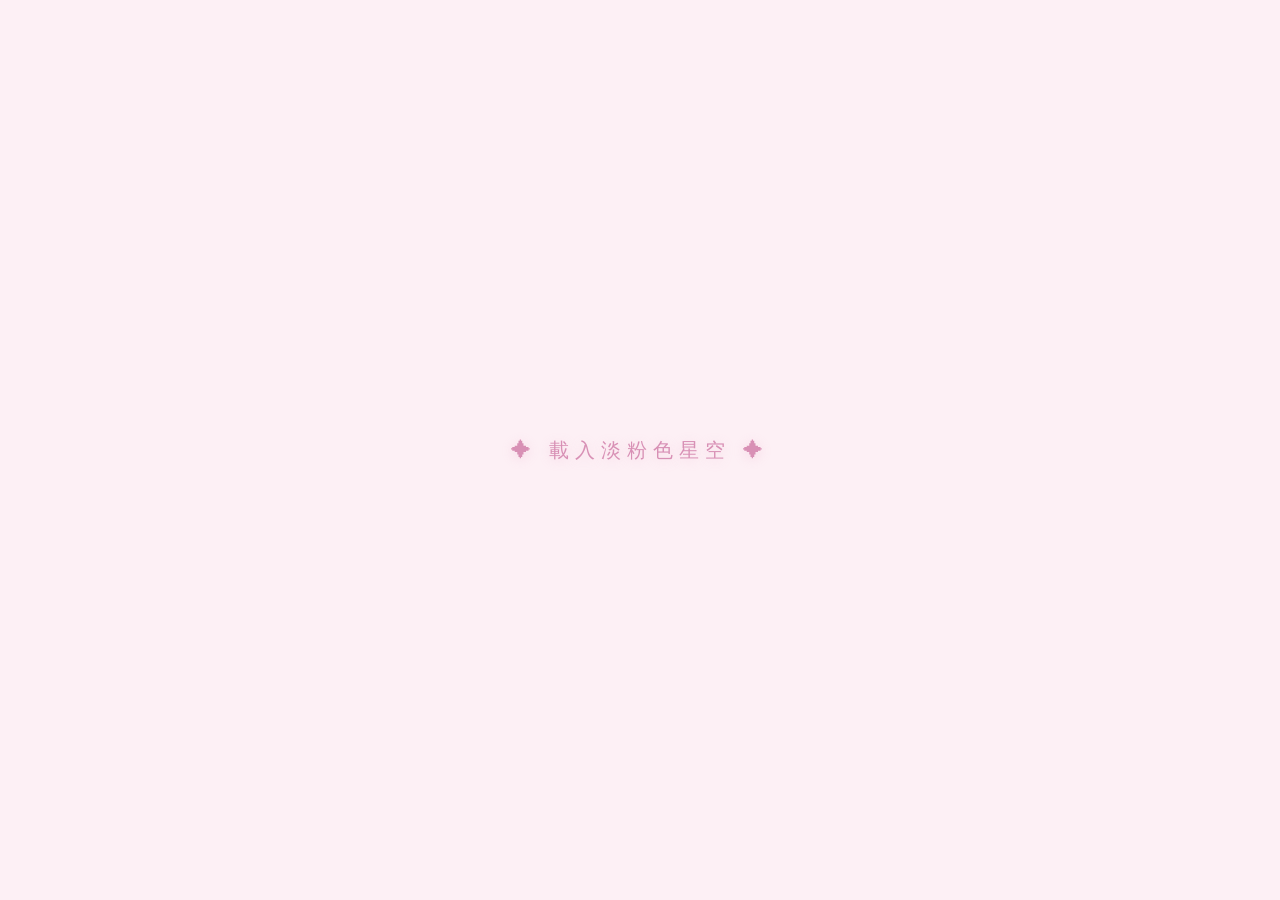
==== index.html @ 84b1563a "Add files via upload" ====
<!DOCTYPE html>
<html lang="zh-TW">
<head>
  <meta charset="UTF-8">
  <meta name="viewport" content="width=device-width, initial-scale=1.0, maximum-scale=1.0, user-scalable=no">
  <title>鄭雨絲 · 淡粉色星空AR展廳 · 臥遊</title>
  <style>
    * { margin: 0; padding: 0; box-sizing: border-box; }
    body {
      margin: 0;
      overflow: hidden;
      font-family: 'Segoe UI', '華文細黑', 'PingFang TC', 'Microsoft YaHei', sans-serif;
      background: #fdf0f5;
      touch-action: none;
    }
    #info {
      position: absolute;
      bottom: 20px;
      left: 0;
      right: 0;
      text-align: center;
      color: #8a5a75;
      font-size: 14px;
      letter-spacing: 2px;
      background: rgba(255, 240, 248, 0.7);
      backdrop-filter: blur(8px);
      -webkit-backdrop-filter: blur(8px);
      padding: 8px 20px;
      width: fit-content;
      margin: 0 auto;
      border-radius: 60px;
      border: 1px solid rgba(240, 180, 210, 0.4);
      pointer-events: none;
      z-index: 10;
      text-shadow: 0 1px 6px rgba(255, 220, 235, 0.5);
      box-shadow: 0 4px 20px rgba(220, 150, 180, 0.15);
    }
    #info span { opacity: 0.7; font-weight: 300; }
    @media (max-width: 600px) { 
      #info { font-size: 11px; padding: 4px 14px; bottom: 12px; letter-spacing: 1px; }
    }

    #loading {
      position: fixed;
      top: 0; left: 0; width: 100%; height: 100%;
      background: #fdf0f5;
      display: flex; align-items: center; justify-content: center;
      color: #d890b5; font-size: 20px; letter-spacing: 6px;
      z-index: 999; transition: opacity 0.8s ease;
      pointer-events: none; font-weight: 300;
      text-shadow: 0 2px 12px rgba(230, 160, 195, 0.3);
    }
    #loading.hide { opacity: 0; }

    /* ===== AR 掃描提示條 ===== */
    #ar-banner {
      position: absolute;
      top: 20px;
      left: 50%;
      transform: translateX(-50%);
      background: linear-gradient(90deg, 
        rgba(255, 200, 225, 0.8), 
        rgba(255, 215, 235, 0.8), 
        rgba(245, 195, 230, 0.8), 
        rgba(255, 210, 232, 0.8),
        rgba(255, 200, 225, 0.8));
      background-size: 300% 100%;
      backdrop-filter: blur(8px);
      -webkit-backdrop-filter: blur(8px);
      padding: 6px 22px;
      border-radius: 40px;
      color: #9a5a80;
      font-size: 13px;
      letter-spacing: 3px;
      border: 1px solid rgba(245, 190, 220, 0.5);
      pointer-events: none;
      z-index: 10;
      box-shadow: 0 4px 20px rgba(220, 150, 190, 0.2);
      text-shadow: 0 1px 4px rgba(255, 230, 245, 0.7);
      animation: arPulse 3s ease-in-out infinite, arRainbow 8s linear infinite;
      white-space: nowrap;
    }
    @keyframes arPulse {
      0%, 100% { opacity: 0.85; box-shadow: 0 4px 20px rgba(220, 150, 190, 0.2); }
      50% { opacity: 1; box-shadow: 0 4px 30px rgba(240, 160, 210, 0.4); }
    }
    @keyframes arRainbow {
      0% { background-position: 0% 50%; }
      100% { background-position: 300% 50%; }
    }
    @media (max-width: 600px) { 
      #ar-banner { font-size: 10px; padding: 4px 14px; letter-spacing: 2px; top: 14px; }
    }

    /* ===== 作品詳情彈窗 (臥遊) ===== */
    #detail-overlay {
      position: fixed;
      top: 0; left: 0; width: 100%; height: 100%;
      background: rgba(60, 35, 50, 0.65);
      backdrop-filter: blur(14px);
      -webkit-backdrop-filter: blur(14px);
      display: none;
      align-items: center;
      justify-content: center;
      z-index: 2000;
      animation: fadeIn 0.4s ease;
      padding: 12px;
    }
    #detail-overlay.active { display: flex; }
    #detail-box {
      background: rgba(255, 248, 252, 0.95);
      backdrop-filter: blur(10px);
      -webkit-backdrop-filter: blur(10px);
      border-radius: 28px;
      max-width: 1100px;
      width: 100%;
      max-height: 94vh;
      overflow-y: auto;
      padding: 20px 22px 22px 22px;
      box-shadow: 0 30px 80px rgba(120, 60, 90, 0.4), 0 0 0 1px rgba(245, 190, 220, 0.3);
      position: relative;
      border: 1px solid rgba(245, 200, 225, 0.5);
      display: flex;
      flex-direction: column;
      gap: 14px;
      -webkit-overflow-scrolling: touch;
    }
    #detail-close {
      position: sticky;
      top: 0;
      align-self: flex-end;
      background: rgba(220, 150, 190, 0.15);
      backdrop-filter: blur(4px);
      -webkit-backdrop-filter: blur(4px);
      border: none;
      color: #8a5a75;
      font-size: 28px;
      width: 44px; height: 44px;
      border-radius: 50%;
      cursor: pointer;
      transition: all 0.2s;
      display: flex;
      align-items: center;
      justify-content: center;
      border: 1px solid rgba(230, 170, 205, 0.3);
      flex-shrink: 0;
      margin-bottom: 2px;
      z-index: 5;
      touch-action: manipulation;
    }
    #detail-close:hover, #detail-close:active { background: rgba(230, 170, 205, 0.3); transform: scale(1.05); }

    #detail-content {
      display: flex;
      flex-direction: row;
      gap: 24px;
      flex-wrap: wrap;
      justify-content: center;
    }
    #detail-image-area {
      flex: 1 1 380px;
      min-width: 220px;
      display: flex;
      flex-direction: column;
      gap: 10px;
      position: relative;
    }
    #detail-main-img {
      width: 100%;
      border-radius: 18px;
      box-shadow: 0 10px 30px rgba(120, 60, 90, 0.2);
      background: #2a1825;
      object-fit: contain;
      max-height: 420px;
      min-height: 200px;
      border: 1px solid rgba(240, 190, 215, 0.3);
      cursor: zoom-in;
      transition: transform 0.2s;
      touch-action: manipulation;
    }
    #detail-main-img:active { transform: scale(0.98); }

    /* AR 光效層 - 淡粉色 */
    .ar-glow-effect {
      position: absolute;
      top: 0; left: 0; right: 0; bottom: 0;
      border-radius: 18px;
      pointer-events: none;
      background: radial-gradient(circle at 30% 20%, rgba(255, 200, 225, 0.15), transparent 60%),
                  radial-gradient(circle at 70% 80%, rgba(250, 190, 220, 0.12), transparent 50%),
                  radial-gradient(circle at 50% 50%, rgba(240, 200, 235, 0.1), transparent 70%);
      animation: arGlow 4s ease-in-out infinite alternate;
      z-index: 3;
    }
    @keyframes arGlow {
      0% { opacity: 0.5; }
      100% { opacity: 1; }
    }

    #detail-thumbs {
      display: flex;
      gap: 10px;
      flex-wrap: wrap;
      justify-content: center;
    }
    .thumb-img {
      width: 64px;
      height: 64px;
      object-fit: cover;
      border-radius: 12px;
      cursor: pointer;
      border: 2px solid transparent;
      transition: all 0.2s;
      background: #f5d8e8;
      box-shadow: 0 2px 8px rgba(180, 100, 140, 0.1);
      touch-action: manipulation;
    }
    .thumb-img:hover, .thumb-img:active { border-color: #e0a0c5; transform: scale(1.04); }
    .thumb-img.active { border-color: #d080b0; box-shadow: 0 0 0 2px #f0b8d8; }

    #detail-text {
      flex: 1 1 300px;
      min-width: 200px;
      display: flex;
      flex-direction: column;
      gap: 10px;
      color: #5a3a4a;
    }
    #detail-text h2 {
      font-size: 24px;
      font-weight: 400;
      letter-spacing: 2px;
      color: #5a3a4a;
      border-bottom: 2px solid rgba(240, 190, 215, 0.4);
      padding-bottom: 6px;
      word-break: break-word;
    }
    #detail-text .sub {
      font-size: 13px;
      color: #a07088;
      letter-spacing: 1px;
      margin-top: -2px;
    }
    #detail-text .concept {
      font-size: 15px;
      line-height: 1.8;
      color: #5a3a4a;
      background: rgba(255, 235, 245, 0.6);
      padding: 14px 16px;
      border-radius: 16px;
      border-left: 3px solid #f0b0d0;
      max-height: 300px;
      overflow-y: auto;
      white-space: pre-wrap;
      word-break: break-word;
      -webkit-overflow-scrolling: touch;
    }
    #detail-text .concept-en {
      font-size: 14px;
      line-height: 1.7;
      color: #7a5a6a;
      background: rgba(250, 240, 248, 0.5);
      padding: 12px 16px;
      border-radius: 16px;
      border-left: 3px solid #e0a0c5;
      max-height: 200px;
      overflow-y: auto;
      white-space: pre-wrap;
      word-break: break-word;
      -webkit-overflow-scrolling: touch;
      font-style: italic;
    }
    #detail-text .concept::-webkit-scrollbar, #detail-text .concept-en::-webkit-scrollbar { width: 4px; }
    #detail-text .concept::-webkit-scrollbar-track, #detail-text .concept-en::-webkit-scrollbar-track { background: rgba(0,0,0,0.05); border-radius: 8px; }
    #detail-text .concept::-webkit-scrollbar-thumb, #detail-text .concept-en::-webkit-scrollbar-thumb { background: #e0a0c5; border-radius: 8px; }

    .detail-footer {
      font-size: 12px;
      color: #b090a0;
      text-align: right;
      border-top: 1px solid rgba(240, 190, 215, 0.3);
      padding-top: 10px;
      margin-top: 2px;
    }
    .lang-tag {
      font-size: 11px;
      color: #b08098;
      background: rgba(240, 190, 215, 0.2);
      padding: 2px 10px;
      border-radius: 20px;
      display: inline-block;
      margin-right: 6px;
      font-weight: 400;
    }

    @media (max-width: 700px) {
      #detail-box { padding: 16px 14px; max-height: 96vh; border-radius: 24px; }
      #detail-content { flex-direction: column; gap: 14px; }
      #detail-image-area { flex: 1 1 auto; min-width: 0; }
      #detail-main-img { max-height: 300px; min-height: 160px; border-radius: 14px; }
      #detail-text h2 { font-size: 20px; }
      #detail-text .concept { font-size: 14px; max-height: 180px; padding: 12px 14px; }
      #detail-text .concept-en { font-size: 13px; max-height: 160px; padding: 10px 14px; }
      .thumb-img { width: 52px; height: 52px; }
      #detail-close { width: 38px; height: 38px; font-size: 22px; }
    }
    @media (max-width: 400px) {
      #detail-box { padding: 12px 10px; }
      #detail-main-img { max-height: 220px; min-height: 120px; }
      #detail-text h2 { font-size: 18px; }
      #detail-text .concept { font-size: 13px; max-height: 150px; }
      #detail-text .concept-en { font-size: 12px; max-height: 140px; }
      .thumb-img { width: 44px; height: 44px; }
    }
    @keyframes fadeIn { from { opacity: 0; } to { opacity: 1; } }

    .click-hint {
      position: absolute;
      bottom: 80px;
      left: 50%;
      transform: translateX(-50%);
      color: #9a5a80;
      background: rgba(255, 240, 248, 0.7);
      backdrop-filter: blur(4px);
      -webkit-backdrop-filter: blur(4px);
      padding: 6px 18px;
      border-radius: 40px;
      font-size: 13px;
      letter-spacing: 2px;
      border: 1px solid rgba(240, 180, 210, 0.3);
      pointer-events: none;
      z-index: 10;
      opacity: 0.9;
      white-space: nowrap;
    }
    @media (max-width: 600px) { 
      .click-hint { bottom: 70px; font-size: 11px; padding: 4px 14px; letter-spacing: 1px; }
    }
    @media (max-width: 400px) { 
      .click-hint { bottom: 62px; font-size: 10px; padding: 3px 12px; }
    }
  </style>
</head>
<body>
  <div id="loading">✦ 載入淡粉色星空 ✦</div>
  <div id="ar-banner">✨ AR 增強實境 · 淡粉色星空藝術體驗 ✨</div>
  <div id="info">🖱️ 拖拽旋轉 · 滾輪縮放 · 點擊畫作臥遊 🏞️ <span>「 鄭雨絲 · 淡粉色星空AR 」</span></div>
  <div class="click-hint">👆 點擊畫作 · 臥遊細節</div>

  <!-- 詳情彈窗 -->
  <div id="detail-overlay">
    <div id="detail-box">
      <button id="detail-close" aria-label="關閉">✕</button>
      <div id="detail-content">
        <div id="detail-image-area">
          <img id="detail-main-img" src="" alt="作品主圖">
          <div class="ar-glow-effect"></div>
          <div id="detail-thumbs"></div>
        </div>
        <div id="detail-text">
          <h2 id="detail-title">作品名</h2>
          <div class="sub" id="detail-sub">尺寸 · 年份</div>
          <div class="concept" id="detail-concept"><span class="lang-tag">中文</span>創作理念載入中...</div>
          <div class="concept-en" id="detail-concept-en"><span class="lang-tag">English</span>Loading...</div>
          <div class="detail-footer">👆 點擊主圖可縮放 · 縮略圖切換局部</div>
        </div>
      </div>
    </div>
  </div>

  <script type="importmap">
    {
      "imports": {
        "three": "https://unpkg.com/three@0.128.0/build/three.module.js",
        "three/addons/": "https://unpkg.com/three@0.128.0/examples/jsm/"
      }
    }
  </script>

  <script type="module">
    import * as THREE from 'three';
    import { OrbitControls } from 'three/addons/controls/OrbitControls.js';
    import { CSS2DRenderer, CSS2DObject } from 'three/addons/renderers/CSS2DRenderer.js';

    // --- DOM refs ---
    const detailOverlay = document.getElementById('detail-overlay');
    const detailClose = document.getElementById('detail-close');
    const detailMainImg = document.getElementById('detail-main-img');
    const detailTitle = document.getElementById('detail-title');
    const detailSub = document.getElementById('detail-sub');
    const detailConcept = document.getElementById('detail-concept');
    const detailConceptEn = document.getElementById('detail-concept-en');
    const detailThumbs = document.getElementById('detail-thumbs');

    // --- 1. 場景 (淡粉色星空漸變背景) ---
    const scene = new THREE.Scene();
    const canvas = document.createElement('canvas');
    canvas.width = 1024; canvas.height = 1024;
    const ctx = canvas.getContext('2d');
    
    // 淡粉色星空漸變 - 從淺粉到淡粉紫再到近白
    const gradient = ctx.createLinearGradient(0, 0, canvas.width, canvas.height);
    gradient.addColorStop(0, '#fce8f0');      // 極淺粉
    gradient.addColorStop(0.2, '#fad8e8');    // 淺粉
    gradient.addColorStop(0.4, '#f5c8e0');    // 粉紅
    gradient.addColorStop(0.6, '#f0b8d8');    // 玫瑰粉
    gradient.addColorStop(0.8, '#e8b0d5');    // 淡粉紫
    gradient.addColorStop(1, '#e0a8d0');      // 粉紫
    
    ctx.fillStyle = gradient;
    ctx.fillRect(0, 0, canvas.width, canvas.height);
    
    // 淡粉色星雲效果
    const nebulaColors = [
      'rgba(255, 210, 235, 0.2)',
      'rgba(250, 195, 225, 0.18)',
      'rgba(240, 200, 240, 0.15)',
      'rgba(255, 220, 240, 0.2)',
      'rgba(245, 200, 230, 0.18)',
      'rgba(235, 195, 235, 0.15)'
    ];
    
    for (let i = 0; i < 40; i++) {
      const x = Math.random() * canvas.width;
      const y = Math.random() * canvas.height;
      const radius = 120 + Math.random() * 350;
      const nebulaGrad = ctx.createRadialGradient(x, y, 0, x, y, radius);
      nebulaGrad.addColorStop(0, nebulaColors[i % nebulaColors.length]);
      nebulaGrad.addColorStop(0.4, 'rgba(250, 210, 235, 0.08)');
      nebulaGrad.addColorStop(0.7, 'rgba(240, 190, 230, 0.04)');
      nebulaGrad.addColorStop(1, 'rgba(220, 170, 220, 0)');
      ctx.fillStyle = nebulaGrad;
      ctx.beginPath();
      ctx.arc(x, y, radius, 0, Math.PI * 2);
      ctx.fill();
    }
    
    // 水彩暈染效果
    for (let i = 0; i < 20; i++) {
      const x = Math.random() * canvas.width;
      const y = Math.random() * canvas.height;
      const w = 180 + Math.random() * 320;
      const h = 180 + Math.random() * 320;
      const watercolorGrad = ctx.createRadialGradient(x, y, 0, x, y, Math.max(w, h));
      watercolorGrad.addColorStop(0, 'rgba(255, 220, 240, 0.12)');
      watercolorGrad.addColorStop(0.5, 'rgba(250, 200, 235, 0.06)');
      watercolorGrad.addColorStop(1, 'rgba(240, 180, 225, 0)');
      ctx.fillStyle = watercolorGrad;
      ctx.beginPath();
      ctx.ellipse(x, y, w, h, Math.random() * Math.PI, 0, Math.PI * 2);
      ctx.fill();
    }
    
    // 繪製星星 - 淡粉色調
    for (let i = 0; i < 1300; i++) {
      const x = Math.random() * canvas.width;
      const y = Math.random() * canvas.height;
      const r = Math.random() * 2.2 + 0.2;
      const brightness = Math.random() * 0.7 + 0.3;
      
      const starColors = [
        `rgba(255, 255, 255, ${brightness})`,
        `rgba(255, 230, 245, ${brightness * 0.95})`,
        `rgba(255, 215, 240, ${brightness * 0.9})`,
        `rgba(250, 225, 250, ${brightness * 0.92})`,
        `rgba(255, 240, 250, ${brightness * 0.98})`
      ];
      ctx.fillStyle = starColors[Math.floor(Math.random() * starColors.length)];
      ctx.beginPath();
      ctx.arc(x, y, r, 0, Math.PI * 2);
      ctx.fill();
      
      // 大星星加光暈
      if (r > 1.6) {
        const glowGrad = ctx.createRadialGradient(x, y, 0, x, y, r * 8);
        glowGrad.addColorStop(0, `rgba(255, 240, 250, ${brightness * 0.5})`);
        glowGrad.addColorStop(0.5, `rgba(250, 200, 235, ${brightness * 0.2})`);
        glowGrad.addColorStop(1, 'rgba(240, 180, 225, 0)');
        ctx.fillStyle = glowGrad;
        ctx.beginPath();
        ctx.arc(x, y, r * 8, 0, Math.PI * 2);
        ctx.fill();
      }
    }
    
    // 閃亮大星（帶星芒）
    for (let i = 0; i < 45; i++) {
      const x = Math.random() * canvas.width;
      const y = Math.random() * canvas.height;
      const r = Math.random() * 3.5 + 1.5;
      const glowGrad = ctx.createRadialGradient(x, y, 0, x, y, r * 12);
      glowGrad.addColorStop(0, 'rgba(255, 250, 255, 0.95)');
      glowGrad.addColorStop(0.2, 'rgba(255, 230, 245, 0.6)');
      glowGrad.addColorStop(0.5, 'rgba(245, 200, 235, 0.2)');
      glowGrad.addColorStop(1, 'rgba(235, 180, 225, 0)');
      ctx.fillStyle = glowGrad;
      ctx.beginPath();
      ctx.arc(x, y, r * 12, 0, Math.PI * 2);
      ctx.fill();
      
      // 星芒
      ctx.strokeStyle = 'rgba(255, 245, 252, 0.7)';
      ctx.lineWidth = 1.6;
      ctx.beginPath();
      ctx.moveTo(x - r * 5, y);
      ctx.lineTo(x + r * 5, y);
      ctx.moveTo(x, y - r * 5);
      ctx.lineTo(x, y + r * 5);
      ctx.stroke();
      
      // 對角星芒
      ctx.strokeStyle = 'rgba(255, 245, 252, 0.4)';
      ctx.lineWidth = 0.9;
      ctx.beginPath();
      ctx.moveTo(x - r * 3.5, y - r * 3.5);
      ctx.lineTo(x + r * 3.5, y + r * 3.5);
      ctx.moveTo(x + r * 3.5, y - r * 3.5);
      ctx.lineTo(x - r * 3.5, y + r * 3.5);
      ctx.stroke();
    }
    
    scene.background = new THREE.CanvasTexture(canvas);
    scene.fog = new THREE.FogExp2(0xf8e0ec, 0.009);

    const camera = new THREE.PerspectiveCamera(45, window.innerWidth / window.innerHeight, 0.1, 1000);
    camera.position.set(0, 2.2, 11);
    camera.lookAt(0, 0.5, 0);

    const renderer = new THREE.WebGLRenderer({ antialias: true, alpha: false });
    renderer.setSize(window.innerWidth, window.innerHeight);
    renderer.shadowMap.enabled = true;
    renderer.shadowMap.type = THREE.PCFSoftShadowMap;
    renderer.setPixelRatio(Math.min(window.devicePixelRatio, 2));
    renderer.domElement.style.touchAction = 'none';
    document.body.appendChild(renderer.domElement);

    const labelRenderer = new CSS2DRenderer();
    labelRenderer.setSize(window.innerWidth, window.innerHeight);
    labelRenderer.domElement.style.position = 'absolute';
    labelRenderer.domElement.style.top = '0px';
    labelRenderer.domElement.style.left = '0px';
    labelRenderer.domElement.style.pointerEvents = 'none';
    document.body.appendChild(labelRenderer.domElement);

    // --- 2. 控制器 (支援觸控) ---
    const controls = new OrbitControls(camera, renderer.domElement);
    controls.enableDamping = true;
    controls.dampingFactor = 0.05;
    controls.rotateSpeed = 0.6;
    controls.zoomSpeed = 0.8;
    controls.panSpeed = 0.4;
    controls.screenSpacePanning = true;
    controls.maxPolarAngle = Math.PI / 2.1;
    controls.minDistance = 2.5;
    controls.maxDistance = 18;
    controls.target.set(0, 0.6, 0);
    controls.touchRotate = true;
    controls.touchZoom = true;
    controls.touchPan = true;

    // --- 3. 燈光 (淡粉色氛圍光) ---
    const ambientLight = new THREE.AmbientLight(0xf8d8e8, 0.85);
    scene.add(ambientLight);
    const mainLight = new THREE.DirectionalLight(0xfff0f8, 1.0);
    mainLight.position.set(3, 6, 6);
    mainLight.castShadow = true;
    mainLight.shadow.mapSize.width = 1024;
    mainLight.shadow.mapSize.height = 1024;
    scene.add(mainLight);
    const backLight = new THREE.DirectionalLight(0xe8d0f0, 0.6);
    backLight.position.set(-3, 2, -6);
    scene.add(backLight);
    const fillLight = new THREE.PointLight(0xf8c8e0, 0.5);
    fillLight.position.set(0, 3, 4);
    scene.add(fillLight);
    const bottomLight = new THREE.PointLight(0xd8b0d8, 0.35);
    bottomLight.position.set(0, -2, 2);
    scene.add(bottomLight);

    // AR 專用補光
    const arLight1 = new THREE.PointLight(0xf8c8e0, 0.45);
    arLight1.position.set(2, 1.5, 3);
    scene.add(arLight1);
    const arLight2 = new THREE.PointLight(0xe0c8f0, 0.35);
    arLight2.position.set(-2, 1, 2);
    scene.add(arLight2);

    // --- 4. 地面 (淡粉色星空反光質感) ---
    const floorGeometry = new THREE.CircleGeometry(8, 32);
    const floorMaterial = new THREE.MeshStandardMaterial({
      color: 0xe8c0d8,
      roughness: 0.65,
      metalness: 0.2,
      transparent: true,
      opacity: 0.25,
      side: THREE.DoubleSide
    });
    const floor = new THREE.Mesh(floorGeometry, floorMaterial);
    floor.rotation.x = -Math.PI / 2;
    floor.position.y = -0.6;
    floor.receiveShadow = true;
    scene.add(floor);

    // AR 掃描光環 (淡粉色)
    const ringGeometry = new THREE.RingGeometry(2.5, 2.8, 64);
    const ringMaterial = new THREE.MeshBasicMaterial({
      color: 0xf0b8d8,
      transparent: true,
      opacity: 0.22,
      side: THREE.DoubleSide,
      blending: THREE.AdditiveBlending
    });
    const ring = new THREE.Mesh(ringGeometry, ringMaterial);
    ring.rotation.x = -Math.PI / 2;
    ring.position.y = -0.58;
    scene.add(ring);

    const ring2Geometry = new THREE.RingGeometry(4.5, 4.7, 64);
    const ring2Material = new THREE.MeshBasicMaterial({
      color: 0xd8b0e8,
      transparent: true,
      opacity: 0.14,
      side: THREE.DoubleSide,
      blending: THREE.AdditiveBlending
    });
    const ring2 = new THREE.Mesh(ring2Geometry, ring2Material);
    ring2.rotation.x = -Math.PI / 2;
    ring2.position.y = -0.58;
    scene.add(ring2);

    const ring3Geometry = new THREE.RingGeometry(6.0, 6.15, 64);
    const ring3Material = new THREE.MeshBasicMaterial({
      color: 0xf8c8e0,
      transparent: true,
      opacity: 0.1,
      side: THREE.DoubleSide,
      blending: THREE.AdditiveBlending
    });
    const ring3 = new THREE.Mesh(ring3Geometry, ring3Material);
    ring3.rotation.x = -Math.PI / 2;
    ring3.position.y = -0.58;
    scene.add(ring3);

    const gridHelper = new THREE.GridHelper(12, 12, 0xd8b0c8, 0xc8a0b8);
    gridHelper.position.y = -0.55;
    gridHelper.material.transparent = true;
    gridHelper.material.opacity = 0.1;
    scene.add(gridHelper);

    // --- 5. AR 粒子系統 (淡粉色粒子) ---
    const particleCount = 600;
    const particlesGeo = new THREE.BufferGeometry();
    const particlesPos = new Float32Array(particleCount * 3);
    const particlesColor = new Float32Array(particleCount * 3);
    // 淡粉色盤
    const starColors = [
      [1.0, 0.9, 0.96],  // 極淺粉
      [1.0, 0.85, 0.93], // 淡粉
      [0.95, 0.85, 0.98],// 淡粉紫
      [1.0, 0.88, 0.95], // 玫瑰粉
      [1.0, 0.95, 0.98], // 近白
    ];
    for (let i = 0; i < particleCount * 3; i += 3) {
      particlesPos[i] = (Math.random() - 0.5) * 32;
      particlesPos[i+1] = (Math.random() - 0.5) * 18;
      particlesPos[i+2] = (Math.random() - 0.5) * 24 - 4;
      const c = starColors[Math.floor(Math.random() * starColors.length)];
      particlesColor[i] = c[0];
      particlesColor[i+1] = c[1];
      particlesColor[i+2] = c[2];
    }
    particlesGeo.setAttribute('position', new THREE.BufferAttribute(particlesPos, 3));
    particlesGeo.setAttribute('color', new THREE.BufferAttribute(particlesColor, 3));
    const particlesMat = new THREE.PointsMaterial({
      size: 0.07,
      vertexColors: true,
      transparent: true,
      opacity: 0.65,
      blending: THREE.AdditiveBlending,
      sizeAttenuation: true
    });
    const particles = new THREE.Points(particlesGeo, particlesMat);
    scene.add(particles);

    // AR 光點 (環繞場景)
    const arDotsGeo = new THREE.BufferGeometry();
    const arDotsCount = 100;
    const arDotsPos = new Float32Array(arDotsCount * 3);
    for (let i = 0; i < arDotsCount * 3; i += 3) {
      const angle = Math.random() * Math.PI * 2;
      const r = 4 + Math.random() * 3;
      arDotsPos[i] = Math.sin(angle) * r;
      arDotsPos[i+1] = -0.5 + Math.random() * 2.5;
      arDotsPos[i+2] = Math.cos(angle) * r - 1.5;
    }
    arDotsGeo.setAttribute('position', new THREE.BufferAttribute(arDotsPos, 3));
    const arDotsMat = new THREE.PointsMaterial({
      color: 0xf8c0e0,
      size: 0.09,
      transparent: true,
      opacity: 0.5,
      blending: THREE.AdditiveBlending
    });
    const arDots = new THREE.Points(arDotsGeo, arDotsMat);
    scene.add(arDots);

    // --- 6. 畫作數據 (完整繁體+英文) ---
    const artworks = [
      { img: '图片1.jpg', title: '悠然自得', desc: '2025 · 宣紙 38x38cm', 
        concept: '北宋王希孟的千里江山圖，綿延不絕的山峰，層次分明的色彩結構，甚是讓人心曠神怡。因而將其重巒疊嶂的山峰和明豔夏日色彩，融入自己的想像，將峰巒嵌入茶杯中，通過清晰的山水景色，傳遞悠然自得的感受。在繁華喧囂的城市之中，給予自己一片靜謐而舒適的淨土，療愈心靈。',
        conceptEn: 'The "Ten Thousand Li Landscape" by Wang Ximeng of the Northern Song Dynasty features continuous mountains and a distinct color structure, which is truly soothing to the eyes. Therefore, I incorporated the mountain ranges with overlapping peaks and the bright colors of a sunny summer into my imagination, and then embedded the peaks into a teacup. Through the clear landscape, I convey a sense of tranquility and ease. In the midst of a bustling and noisy city, I provide myself with a peaceful and comfortable haven to heal my soul.'
      },
      { img: '图片2.jpg', title: '鏡中蜃樓', desc: '2025 · 卷軸 42x79cm', 
        concept: '童年時時常聽家裏長輩娓娓道來建築之宏偉，結構之複雜。因而便將建築融入鏡中花的想像之中，採用夏日輕盈、治癒系的柔和色調，展現「美」的內涵。繪畫時，常冥想如果鏡框裏的建築頂層有美麗的山水景色，能讓在喧囂的繁華都市裏生存的人呼吸到新鮮的空氣，欣賞大自然的山水，並從中尋找平靜，享受大自然的包圍感，在這片喧嚷的土地中找到一片屬於自己的淨土。',
        conceptEn: 'When I was a child, I often heard my elders describe the grandeur and complexity of buildings. So I incorporated architecture into the imagination of "mirror-like flowers". Then, I used the light and soothing, gentle tones of summer to convey the essence of "beauty". During the painting process, I often meditated on whether the top of the building in the frame had beautiful mountainous scenery, which could allow people living in the bustling and prosperous city to breathe fresh air and appreciate the beauty of nature\'s mountains. And from this, I sought peace and enjoyed the sense of being surrounded by nature, helping them find a piece of their own pure land in this noisy land.'
      },
      { img: '图片3.jpg', title: '香飄四溢', desc: '2025 · 宣紙 38x38cm', 
        concept: '每逢炎炎夏日，香港人總是喜歡捧著香飄四溢的奶茶欣賞著維港美麗的海景，拂面而來的海風撫平了因塵世紛擾的煩躁心情。而在深圳東門老街的夏天，是活力與煙火氣的縮影。購物與美食讓人沉浸在都市熱鬧的畫卷裏。無論是柔和愜意的海風還是霓虹閃爍的畫卷，都讓人卸下了疲憊的生活步伐。',
        conceptEn: 'Every summer, Hong Kong people always like to hold cups of fragrant milk tea and enjoy the beautiful sea view of Victoria Harbour. On the beach, the refreshing sea breeze calms people\'s agitated mood caused by worldly troubles. In the summer of Dongmen Old Street in Shenzhen, it is a snapshot of vitality and bustle. Shopping and delicious food make people immersed in the lively picture of the city. Whether it is the gentle and pleasant sea breeze or the neon-lit scene, they all make people let go of the tired pace of life.'
      },
      { img: '图片4.jpg', title: '懶惰貓貓', desc: '2025 · 42x29.7cm', 
        concept: '寵物是人類的好朋友，在面對生活的煩惱時，與善良貓咪的接觸，可以安撫緩解我們的緊張情緒。它有著明亮的眼睛和毛茸茸的身體，天生可愛討喜，舉止優雅。世人皆愛乖巧、溫馴的貓貓，就像是文人寵愛貓貓，是因為它陪伴在身邊，似一位佳人在身旁紅袖添香，讓人神清氣爽。',
        conceptEn: 'Pets are our good friends. When people are faced with life\'s troubles, interacting with kind cats can soothe and alleviate our tense emotions. It has bright eyes and a fluffy body, being naturally adorable and endearing, with graceful behavior. Everyone loves the obedient and gentle cats, and scholars adore cats because they are by our side, like a beautiful woman sitting by our side and adding fragrance to our hearts, making us feel refreshed.'
      },
      { img: '图片5.jpg', title: '旋轉木馬', desc: '2025 · 卷軸 80x31cm', 
        concept: '有時夜間臥枕時，腦海裏的記憶晶片會回撥童年時某個瞬間：小時候常與家人在遊樂場遊玩旋轉木馬，那時的無憂無慮，遠是現實的物質無法比擬的。白駒過隙，再憶往昔時，歡聲笑語時常環繞耳畔。童年裏純真美好溫暖的童話，一直寄存於旋轉木馬的歡笑之中。',
        conceptEn: 'Sometimes when lying on the pillow at night, the memory chip in my mind replays a moment from childhood: when I was young, I often played on the carousel with my family at the amusement park. The carefree feeling back then is far beyond comparison with any material things in reality. Time flies, and when I recall the past, laughter often echoes in my ears. The innocent, beautiful and warm fairy tales of childhood have always been stored in the laughter of the carousel.'
      },
      { img: '图片6.jpg', title: '丹頂鶴壽', desc: '2025 · 宣紙 33x28cm', 
        concept: '丹頂鶴有長壽、吉祥、忠貞、高潔的品德，被稱為仙鶴。繪作此畫是將祈願藏於禮物盒中，希望家中長輩，在未來漫長的歲月蹉跎中能夠長壽無疆，遠離病痛糾纏，歲歲平安、齒德俱尊、福祿延綿、福泰安康。',
        conceptEn: 'The red-crowned crane is known as the "immortal crane", symbolizing longevity, auspiciousness, loyalty, and nobility. In this painting, I have hidden my wishes in a gift box, hoping that my elders will enjoy boundless longevity in the long years ahead, stay away from illnesses, and have peace, virtue, happiness, and health year after year.'
      },
      { img: '图片7.jpg', title: '魚躍團圓', desc: '2025 · 宣紙 36.5x27cm', 
        concept: '中秋佳節是闔家團圓的喜慶之日。每逢佳節，馬鞍山體育場旁邊的恒安邨總會掛滿燈籠，而我的瞳孔總是聚焦於雀躍的小魚燈身上，心中便祈願"年年有魚，順遂無虞"。',
        conceptEn: 'The Mid-Autumn Festival is a joyous occasion for family reunion. Every time during this festival, Heng On Estate beside Ma\'anshan Stadium always hangs with lanterns. And my eyes always focus on the leaping fish-shaped lanterns, and in my heart, I always pray for "Year after year, there will be fish, and everything will go smoothly without any troubles."'
      },
      { img: '图片8.jpg', title: '梔子錦簇', desc: '2025 · 宣紙 33.5x27.5cm', 
        concept: '梔子花象徵純潔與優雅、永恆的愛與約定，一生守候與堅持，同時也有喜悅的寓意。甚是欣賞梔子的堅韌與深情。因此，便把梔子繪於古扇中，記念梔子花的忠貞。',
        conceptEn: 'Jasmines symbolize purity and elegance, eternal love and commitment, lifelong dedication and persistence, and also convey the meaning of joy. I highly appreciate the tenacity and depth of feeling of the jasmine. Therefore, I have depicted the jasmine on an ancient fan to commemorate the loyalty of the jasmine flower.'
      },
      { img: '图片9.jpg', title: '鳳冠霞帔', desc: '2025 · 宣紙 42x29.7cm', 
        concept: '古代後妃及誥命夫人的禮服，由飾有鳳凰的帽子和美如雲霞的披肩組成，以示身份尊貴，榮耀顯赫。在現代，鳳冠霞帔逐漸演變成了傳統中式婚禮的標配，象徵著喜慶、祝福和身份。同時也是一種女性自我價值的美學表達、傳統文化復興的載體。畫作將傳統的古代服飾和夏日的繽紛色彩結合在一起，現展出高雅、恬靜的古今韻味。',
        conceptEn: 'This is the ceremonial dress for ancient empresses and wives appointed by imperial edicts. It consists of a hat adorned with phoenixes and a robe resembling clouds, symbolizing their noble status and great honor. In modern times, the "Empress\'s Crown and Cloud-like Robe" has gradually evolved into a standard feature of traditional Chinese weddings. It represents joy, blessings, and identity. It is also an aesthetic expression of a woman\'s self-worth and a carrier of traditional culture revival. The painting combines traditional ancient clothing with the colorful summer hues, presenting a refined and serene charm of both the past and the present.'
      },
      { img: '图片10.jpg', title: '聘婷嫋娜·女冠', desc: '2025 · 卷軸 34x80cm', 
        concept: '女冠是指中國古代婦女的貴重禮冠。它通常分為兩種主要應用場景：一是古代後妃、命婦在重大典禮時所佩戴的頭飾；二是舊時平民女子在婚禮上搭配「霞帔」使用的豪華頭飾。畫作將古代的傳統飾物與現代夏日明亮的暖色系相融合，表達了古代女子對於美麗繁華的嚮往，也是對古韻美的一種精神寄託。',
        conceptEn: 'Female headwear refers to the precious ceremonial headgear worn by ancient Chinese women. It typically has two main applications: one is the headpiece worn by empresses and high-ranking officials in major ceremonies in ancient times; the other is the luxurious headgear used by commoner women at weddings along with the "Xiapei" (a type of veil). The painting combines the traditional ornaments of ancient times with the bright warm colors of modern summer, expressing the ancient women\'s yearning for beauty and prosperity, and also serving as a spiritual sustenance for the elegance of ancient times.'
      },
      { img: '图片11.jpg', title: '玉簪', desc: '2025 · 宣紙 38x38cm', 
        concept: '玉簪子選用玉石為原料，玉在傳統文化中象徵著美德與君子之風，在《禮記》亦有中記載："君子比德於玉，溫潤而澤仁也。"玉石在文化中享有崇高的地位，代表高雅、純潔、堅貞不渝。古人認為，佩戴玉簪子可驅邪、祈福、平安，為佩戴者帶來好運。',
        conceptEn: 'The "Yuzan" is made from jade as the raw material. Jade, in traditional culture, symbolizes virtue and the demeanor of a gentleman. It is also recorded in "The Book of Rites": "A gentleman compares his character to jade, which is smooth, lustrous and full of kindness." Jade holds a highly respected position in culture, representing elegance, purity, and unwavering loyalty. Ancient people believed that wearing a "Yuanzhen" could ward off evil, bring blessings, and ensure peace, bringing good luck to the wearer.'
      },
      { img: '图片12.jpg', title: '清馬騰飛', desc: '2025 · 宣紙 38x38cm', 
        concept: '在姑姑年輕時的畫作畢業展覽中，見到了一隻駿馬騰雲駕霧，十分輕盈俊美。她細膩的筆觸引起了我對馬兒的喜愛，便將現代版的獨角獸與細膩的工筆相結合；採用如代碼邏輯版精密的線條鋪排；結合淡淡的湖水淡蓝色和深色系的夜空色彩，展現出馬兒的美韻和自由，寓意一生清明澄澈，心性純良。',
        conceptEn: 'During my aunt\'s graduation exhibition of her paintings, I saw a magnificent horse soaring through the air, appearing extremely light and graceful. Her delicate brushstrokes sparked my love for horses, so I combined the modern version of the unicorn with meticulous line work. I used precise lines like those in code logic to arrange, combined with a light blue hue of the lake and dark colors of the night sky to showcase the beauty and freedom of the horse. It symbolizes a lifetime of clarity and purity of heart.'
      },
      { img: '图片13.jpg', title: '鄭雨絲 · 藝術家', desc: '暨南大學 · 港大進修 · 教大研究生', 
        concept: '2023年畢業於暨南大學本科，2024年在香港大學專業進修學院修讀設計課程，2026入讀香港教育大學研究生。現生活於香港並從事藝術教育工作，曾獲得倫敦英國繪畫比賽獎項，畫作曾在英國倫敦與香港展出。曾被深圳萬達廣場邀請個展「山有扶蘇，隰有荷華」個展 。擅長運用工筆繪畫生活中的靜物、所見所聞及研究古代仕女，在傳統風格裏面加入一些現代元素，賦予其美好的思想感情。用細膩的線條勾勒出物體的整體輪廓，用墨水暈染出不同的層次感和厚度，用色彩賦予其情感的完美釋放。最後將美融於畫作事物之中，以水墨的方式彰顯「美學」韻味，塑造出富有現代人性的畫面感，又能產生一種恬靜淡雅，又不失風韻的現代水墨畫作。',
        conceptEn: 'Graduated from Jinan University in 2023, studied design at HKU SPACE in 2024, and will pursue a master\'s degree at The Education University of Hong Kong in 2026. Currently living in Hong Kong and engaged in art education. Received awards in London\'s UK painting competitions, and her works have been exhibited in London and Hong Kong. Invited by Shenzhen Wanda Plaza for a solo exhibition "Shan You Fu Su, Xi You He Hua". She specializes in meticulous painting of still life, observations, and ancient court ladies, incorporating modern elements into traditional styles. With delicate lines and ink washes, she creates works that blend classical aesthetics with modern sensibility, evoking tranquility and elegance.'
      }
    ];

    const cardMeshes = [];
    const radius = 5.6;
    const startAngle = -1.2;
    const angleStep = (2.4) / (artworks.length - 1);
    const cardDataMap = new Map();

    function generateThumbUrls(baseImg) {
      return [
        baseImg + '?v=1',
        baseImg + '?v=2',
        baseImg + '?v=3'
      ];
    }

    artworks.forEach((item, index) => {
      const angle = startAngle + index * angleStep;
      const x = Math.sin(angle) * radius;
      const z = Math.cos(angle) * radius - 1.5;
      const y = 0.2 + Math.sin(angle * 1.5) * 0.3;

      const frameWidth = 1.9;
      const frameHeight = 2.1;
      const depth = 0.12;

      // 畫板 (淡粉紫星空色)
      const canvasMat = new THREE.MeshStandardMaterial({
        color: 0xf5e0ec,
        roughness: 0.5,
        metalness: 0.1,
        side: THREE.DoubleSide
      });
      const canvasGeo = new THREE.BoxGeometry(frameWidth, frameHeight, depth);
      const canvas = new THREE.Mesh(canvasGeo, canvasMat);
      canvas.castShadow = true;
      canvas.receiveShadow = true;
      canvas.position.set(x, y, z);

      // 圖片紋理
      const textureLoader = new THREE.TextureLoader();
      const placeholderMat = new THREE.MeshStandardMaterial({
        color: 0xf0d8e8,
        roughness: 0.6,
        metalness: 0.05,
      });
      const imgMesh = new THREE.Mesh(new THREE.PlaneGeometry(frameWidth * 0.85, frameHeight * 0.85), placeholderMat);
      imgMesh.position.set(x, y, z + depth/2 + 0.005);
      imgMesh.castShadow = false;
      imgMesh.receiveShadow = false;

      textureLoader.load(item.img, (texture) => {
        texture.minFilter = THREE.LinearMipmapLinearFilter;
        texture.magFilter = THREE.LinearFilter;
        texture.anisotropy = renderer.capabilities.getMaxAnisotropy();
        imgMesh.material = new THREE.MeshStandardMaterial({
          map: texture,
          roughness: 0.3,
          metalness: 0.02,
          side: THREE.DoubleSide,
        });
        imgMesh.material.needsUpdate = true;
      }, undefined, () => {
        imgMesh.material.color.setHex(0xe8c8d8);
      });

      scene.add(canvas);
      scene.add(imgMesh);

      // AR 光暈邊框 (淡粉色，每幅畫不同)
      const glowColors = [0xf0b8d8, 0xd8b0e8, 0xf8c8e0, 0xc8d8f0, 0xe8c0e8];
      const glowColor = glowColors[index % glowColors.length];
      const glowEdgeMat = new THREE.MeshBasicMaterial({
        color: glowColor,
        transparent: true,
        opacity: 0.4,
        side: THREE.DoubleSide,
        blending: THREE.AdditiveBlending
      });
      const glowEdgeGeo = new THREE.BoxGeometry(frameWidth + 0.15, frameHeight + 0.15, 0.02);
      const glowEdge = new THREE.Mesh(glowEdgeGeo, glowEdgeMat);
      glowEdge.position.set(x, y, z + depth/2 + 0.03);
      scene.add(glowEdge);

      // 裝飾外框 (淡粉金)
      const edgeMat = new THREE.MeshStandardMaterial({
        color: 0xf5d8e8,
        emissive: 0xd8b0c8,
        roughness: 0.3,
        metalness: 0.3,
        transparent: true,
        opacity: 0.3
      });
      const edgeGeo = new THREE.BoxGeometry(frameWidth + 0.08, frameHeight + 0.08, 0.04);
      const edge = new THREE.Mesh(edgeGeo, edgeMat);
      edge.position.set(x, y, z + depth/2 + 0.02);
      scene.add(edge);

      // AR 浮動粒子 (每幅畫周圍，淡粉色)
      const artParticlesGeo = new THREE.BufferGeometry();
      const artParticlesCount = 15;
      const artParticlesPos = new Float32Array(artParticlesCount * 3);
      const artParticlesCol = new Float32Array(artParticlesCount * 3);
      for (let i = 0; i < artParticlesCount * 3; i += 3) {
        artParticlesPos[i] = x + (Math.random() - 0.5) * 2.5;
        artParticlesPos[i+1] = y + (Math.random() - 0.5) * 2.5;
        artParticlesPos[i+2] = z + (Math.random() - 0.5) * 1.5;
        const pc = starColors[Math.floor(Math.random() * starColors.length)];
        artParticlesCol[i] = pc[0];
        artParticlesCol[i+1] = pc[1];
        artParticlesCol[i+2] = pc[2];
      }
      artParticlesGeo.setAttribute('position', new THREE.BufferAttribute(artParticlesPos, 3));
      artParticlesGeo.setAttribute('color', new THREE.BufferAttribute(artParticlesCol, 3));
      const artParticlesMat = new THREE.PointsMaterial({
        size: 0.06,
        vertexColors: true,
        transparent: true,
        opacity: 0.65,
        blending: THREE.AdditiveBlending
      });
      const artParticles = new THREE.Points(artParticlesGeo, artParticlesMat);
      scene.add(artParticles);

      // 標籤 (CSS2D) - 帶淡粉色AR發光效果
      const labelDiv = document.createElement('div');
      labelDiv.style.color = '#8a5a75';
      labelDiv.style.fontFamily = '"Segoe UI", "華文細黑", "PingFang TC", sans-serif';
      labelDiv.style.textAlign = 'center';
      labelDiv.style.textShadow = '0 0 20px rgba(255,200,230,0.9), 0 0 40px rgba(240,180,220,0.5)';
      labelDiv.style.background = 'rgba(255, 245, 250, 0.7)';
      labelDiv.style.backdropFilter = 'blur(6px)';
      labelDiv.style.padding = '5px 14px 7px 14px';
      labelDiv.style.borderRadius = '40px';
      labelDiv.style.border = '1px solid rgba(245, 190, 220, 0.5)';
      labelDiv.style.pointerEvents = 'none';
      labelDiv.style.maxWidth = '200px';
      
      const titleSpan = document.createElement('div');
      titleSpan.style.fontSize = '17px';
      titleSpan.style.fontWeight = '500';
      titleSpan.style.letterSpacing = '1px';
      titleSpan.style.color = '#8a5a75';
      titleSpan.textContent = item.title;
      
      const descSpan = document.createElement('div');
      descSpan.style.fontSize = '11px';
      descSpan.style.fontWeight = '300';
      descSpan.style.color = '#b08098';
      descSpan.style.marginTop = '2px';
      descSpan.textContent = item.desc;
      
      labelDiv.appendChild(titleSpan);
      labelDiv.appendChild(descSpan);
      
      const label = new CSS2DObject(labelDiv);
      label.position.set(x, y - frameHeight/2 - 0.3, z);
      scene.add(label);

      const cardKey = canvas.uuid;
      const thumbUrls = generateThumbUrls(item.img);
      cardDataMap.set(cardKey, {
        imgUrl: item.img,
        title: item.title,
        desc: item.desc,
        concept: item.concept,
        conceptEn: item.conceptEn,
        thumbs: thumbUrls
      });

      cardMeshes.push({ 
        canvas, imgMesh, edge, glowEdge, label, artParticles,
        baseY: y, phase: index * 0.5, key: cardKey 
      });
    });

    // --- 7. 中心裝飾 (淡粉色AR風格) ---
    const centerLabelDiv = document.createElement('div');
    centerLabelDiv.style.color = '#8a5a75';
    centerLabelDiv.style.fontSize = '28px';
    centerLabelDiv.style.fontWeight = '200';
    centerLabelDiv.style.letterSpacing = '10px';
    centerLabelDiv.style.textShadow = '0 0 60px rgba(255, 200, 230, 0.7), 0 0 100px rgba(240, 180, 220, 0.4)';
    centerLabelDiv.style.background = 'rgba(255, 245, 250, 0.5)';
    centerLabelDiv.style.backdropFilter = 'blur(4px)';
    centerLabelDiv.style.padding = '8px 28px';
    centerLabelDiv.style.borderRadius = '60px';
    centerLabelDiv.style.border = '1px solid rgba(245, 190, 220, 0.4)';
    centerLabelDiv.textContent = '✦ 鄭雨絲 ✦';
    const centerLabel = new CSS2DObject(centerLabelDiv);
    centerLabel.position.set(0, 1.9, -2.2);
    scene.add(centerLabel);

    // AR 中心光柱 (淡粉色)
    const pillarLightGeo = new THREE.CylinderGeometry(0.02, 0.02, 1.5, 8);
    const pillarLightMat = new THREE.MeshBasicMaterial({
      color: 0xf8c8e0,
      transparent: true,
      opacity: 0.2,
      blending: THREE.AdditiveBlending
    });
    const pillarLight = new THREE.Mesh(pillarLightGeo, pillarLightMat);
    pillarLight.position.set(0, 1.2, -2.2);
    scene.add(pillarLight);

    // 小立柱 (淡粉色裝飾)
    const pillarMat = new THREE.MeshStandardMaterial({ 
      color: 0xf0d0e0, 
      emissive: 0xd8b0c8, 
      roughness: 0.7, 
      metalness: 0.15 
    });
    for (let i = 0; i < 8; i++) {
      const angle = (i / 8) * Math.PI * 2;
      const r = 6.0;
      const pillar = new THREE.Mesh(new THREE.CylinderGeometry(0.06, 0.12, 0.3, 6), pillarMat);
      pillar.position.set(Math.sin(angle) * r, -0.5, Math.cos(angle) * r - 0.8);
      pillar.castShadow = true;
      pillar.receiveShadow = true;
      scene.add(pillar);
    }
    const glowLight = new THREE.PointLight(0xf0b8d8, 0.3);
    glowLight.position.set(0, 1, -1);
    scene.add(glowLight);

    // --- 8. 點擊交互 (支援觸控) ---
    const raycaster = new THREE.Raycaster();
    const mouse = new THREE.Vector2();
    let currentMainUrl = '';

    function openDetail(cardKey) {
      const data = cardDataMap.get(cardKey);
      if (!data) return;
      
      currentMainUrl = data.imgUrl;
      detailMainImg.src = currentMainUrl;
      detailTitle.textContent = data.title;
      detailSub.textContent = data.desc;
      detailConcept.innerHTML = `<span class="lang-tag">中文</span>${data.concept || '暫無創作理念'}`;
      detailConceptEn.innerHTML = `<span class="lang-tag">English</span>${data.conceptEn || 'No concept available'}`;

      detailThumbs.innerHTML = '';
      const thumbs = data.thumbs || [data.imgUrl];
      thumbs.forEach((thumbUrl, idx) => {
        const thumb = document.createElement('img');
        thumb.className = 'thumb-img';
        thumb.src = thumbUrl;
        thumb.alt = `局部${idx+1}`;
        thumb.dataset.url = thumbUrl;
        if (idx === 0) thumb.classList.add('active');
        thumb.addEventListener('click', (e) => {
          e.stopPropagation();
          currentMainUrl = thumbUrl;
          detailMainImg.src = thumbUrl;
          document.querySelectorAll('.thumb-img').forEach(el => el.classList.remove('active'));
          thumb.classList.add('active');
        });
        thumb.addEventListener('touchend', (e) => {
          e.preventDefault();
          e.stopPropagation();
          currentMainUrl = thumbUrl;
          detailMainImg.src = thumbUrl;
          document.querySelectorAll('.thumb-img').forEach(el => el.classList.remove('active'));
          thumb.classList.add('active');
        });
        detailThumbs.appendChild(thumb);
      });

      detailOverlay.classList.add('active');
      document.body.style.overflow = 'hidden';
    }

    function closeDetail() {
      detailOverlay.classList.remove('active');
      document.body.style.overflow = '';
      detailMainImg.src = '';
      detailThumbs.innerHTML = '';
    }

    function handlePointer(event) {
      const rect = renderer.domElement.getBoundingClientRect();
      let clientX, clientY;
      if (event.touches) {
        clientX = event.touches[0].clientX;
        clientY = event.touches[0].clientY;
        event.preventDefault();
      } else {
        clientX = event.clientX;
        clientY = event.clientY;
      }
      mouse.x = ((clientX - rect.left) / rect.width) * 2 - 1;
      mouse.y = -((clientY - rect.top) / rect.height) * 2 + 1;

      raycaster.setFromCamera(mouse, camera);
      const meshes = cardMeshes.map(item => item.canvas);
      const intersects = raycaster.intersectObjects(meshes);

      if (intersects.length > 0) {
        const hitMesh = intersects[0].object;
        const cardKey = hitMesh.uuid;
        if (cardDataMap.has(cardKey)) {
          openDetail(cardKey);
        }
      }
    }

    renderer.domElement.addEventListener('click', handlePointer);
    renderer.domElement.addEventListener('touchstart', handlePointer, { passive: false });

    detailClose.addEventListener('click', closeDetail);
    detailClose.addEventListener('touchend', (e) => { e.preventDefault(); closeDetail(); });
    detailOverlay.addEventListener('click', (e) => {
      if (e.target === detailOverlay) closeDetail();
    });
    detailOverlay.addEventListener('touchend', (e) => {
      if (e.target === detailOverlay) { e.preventDefault(); closeDetail(); }
    });
    document.addEventListener('keydown', (e) => {
      if (e.key === 'Escape') closeDetail();
    });

    // 主圖點擊縮放 (移動端友善)
    let zoomed = false;
    detailMainImg.addEventListener('click', () => {
      if (zoomed) {
        detailMainImg.style.transform = 'scale(1)';
        detailMainImg.style.cursor = 'zoom-in';
        zoomed = false;
      } else {
        detailMainImg.style.transform = 'scale(1.4)';
        detailMainImg.style.cursor = 'zoom-out';
        zoomed = true;
      }
    });
    detailMainImg.addEventListener('touchend', (e) => {
      e.preventDefault();
      if (zoomed) {
        detailMainImg.style.transform = 'scale(1)';
        detailMainImg.style.cursor = 'zoom-in';
        zoomed = false;
      } else {
        detailMainImg.style.transform = 'scale(1.4)';
        detailMainImg.style.cursor = 'zoom-out';
        zoomed = true;
      }
    });

    // --- 9. 動畫循環 (淡粉色AR動態效果) ---
    function animate() {
      const elapsedTime = performance.now() * 0.001;

      cardMeshes.forEach((item, idx) => {
        // 浮動效果
        const offsetY = Math.sin(elapsedTime * 0.4 + idx * 0.6) * 0.025;
        const baseY = 0.2 + Math.sin((idx / cardMeshes.length) * 6.28 * 0.5) * 0.3;
        const newY = baseY + offsetY;
        item.canvas.position.y = newY;
        item.imgMesh.position.y = newY;
        item.edge.position.y = newY;
        item.glowEdge.position.y = newY;
        item.label.position.y = newY - 0.25;

        // AR 光暈呼吸效果
        if (item.glowEdge) {
          const pulse = 0.3 + Math.sin(elapsedTime * 1.5 + idx) * 0.2;
          item.glowEdge.material.opacity = pulse;
        }

        // AR 粒子環繞
        if (item.artParticles) {
          item.artParticles.rotation.y += 0.002;
          item.artParticles.rotation.x += 0.001;
        }
      });

      // 地面光環動畫 (三層)
      ring.rotation.z += 0.001;
      ring2.rotation.z -= 0.0008;
      ring3.rotation.z += 0.0005;
      ring.material.opacity = 0.18 + Math.sin(elapsedTime * 0.8) * 0.08;
      ring2.material.opacity = 0.12 + Math.sin(elapsedTime * 0.6) * 0.05;
      ring3.material.opacity = 0.08 + Math.sin(elapsedTime * 0.5) * 0.04;

      // 粒子系統動態
      particles.rotation.y += 0.00015;
      arDots.rotation.y -= 0.00025;

      // 中心光柱脈衝
      pillarLight.material.opacity = 0.15 + Math.sin(elapsedTime * 2) * 0.1;

      controls.update();

      renderer.render(scene, camera);
      labelRenderer.render(scene, camera);
      requestAnimationFrame(animate);
    }
    animate();

    // --- 10. 自適應 ---
    window.addEventListener('resize', () => {
      camera.aspect = window.innerWidth / window.innerHeight;
      camera.updateProjectionMatrix();
      renderer.setSize(window.innerWidth, window.innerHeight);
      labelRenderer.setSize(window.innerWidth, window.innerHeight);
    });

    // 防止觸控滾動干擾
    document.addEventListener('touchmove', (e) => {
      if (e.target === renderer.domElement) e.preventDefault();
    }, { passive: false });

    setTimeout(() => {
      document.getElementById('loading')?.classList.add('hide');
    }, 500);

    console.log('🌸 淡粉色星空AR展廳已啟動 | 點擊畫作查看細節與理念 (支援手機觸控)');
  </script>
</body>
</html>
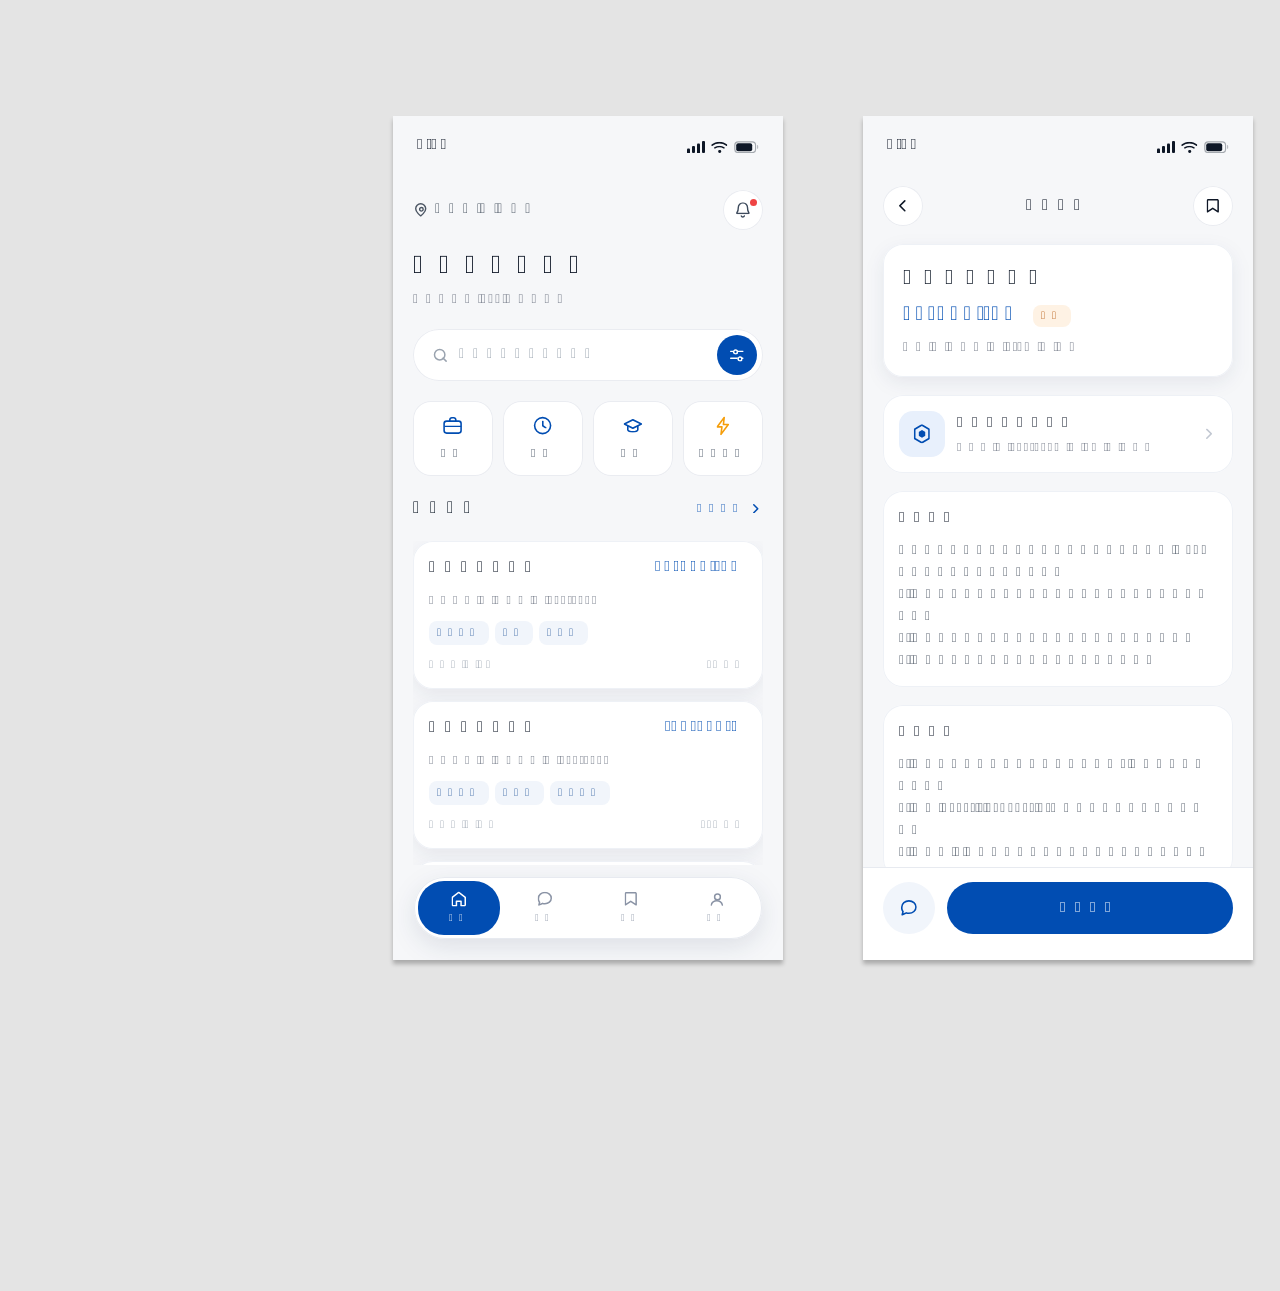
==== commit 4fe04dcb: "Add files via upload" ====
--- a/index.html
+++ b/index.html
@@ -1,1180 +1,6214 @@
 <!DOCTYPE html>
-<html lang="zh-TW">
+<html>
 <head>
-  <meta charset="UTF-8">
-  <meta name="viewport" content="width=device-width, initial-scale=1.0, maximum-scale=1.0, user-scalable=no">
-  <title>鄭雨絲 · 淡粉色星空AR展廳 · 臥遊</title>
-  <style>
-    * { margin: 0; padding: 0; box-sizing: border-box; }
-    body {
-      margin: 0;
-      overflow: hidden;
-      font-family: 'Segoe UI', '華文細黑', 'PingFang TC', 'Microsoft YaHei', sans-serif;
-      background: #fdf0f5;
-      touch-action: none;
-    }
-    #info {
-      position: absolute;
-      bottom: 20px;
-      left: 0;
-      right: 0;
-      text-align: center;
-      color: #8a5a75;
-      font-size: 14px;
-      letter-spacing: 2px;
-      background: rgba(255, 240, 248, 0.7);
-      backdrop-filter: blur(8px);
-      -webkit-backdrop-filter: blur(8px);
-      padding: 8px 20px;
-      width: fit-content;
-      margin: 0 auto;
-      border-radius: 60px;
-      border: 1px solid rgba(240, 180, 210, 0.4);
-      pointer-events: none;
-      z-index: 10;
-      text-shadow: 0 1px 6px rgba(255, 220, 235, 0.5);
-      box-shadow: 0 4px 20px rgba(220, 150, 180, 0.15);
-    }
-    #info span { opacity: 0.7; font-weight: 300; }
-    @media (max-width: 600px) { 
-      #info { font-size: 11px; padding: 4px 14px; bottom: 12px; letter-spacing: 1px; }
-    }
-
-    #loading {
-      position: fixed;
-      top: 0; left: 0; width: 100%; height: 100%;
-      background: #fdf0f5;
-      display: flex; align-items: center; justify-content: center;
-      color: #d890b5; font-size: 20px; letter-spacing: 6px;
-      z-index: 999; transition: opacity 0.8s ease;
-      pointer-events: none; font-weight: 300;
-      text-shadow: 0 2px 12px rgba(230, 160, 195, 0.3);
-    }
-    #loading.hide { opacity: 0; }
-
-    /* ===== AR 掃描提示條 ===== */
-    #ar-banner {
-      position: absolute;
-      top: 20px;
-      left: 50%;
-      transform: translateX(-50%);
-      background: linear-gradient(90deg, 
-        rgba(255, 200, 225, 0.8), 
-        rgba(255, 215, 235, 0.8), 
-        rgba(245, 195, 230, 0.8), 
-        rgba(255, 210, 232, 0.8),
-        rgba(255, 200, 225, 0.8));
-      background-size: 300% 100%;
-      backdrop-filter: blur(8px);
-      -webkit-backdrop-filter: blur(8px);
-      padding: 6px 22px;
-      border-radius: 40px;
-      color: #9a5a80;
-      font-size: 13px;
-      letter-spacing: 3px;
-      border: 1px solid rgba(245, 190, 220, 0.5);
-      pointer-events: none;
-      z-index: 10;
-      box-shadow: 0 4px 20px rgba(220, 150, 190, 0.2);
-      text-shadow: 0 1px 4px rgba(255, 230, 245, 0.7);
-      animation: arPulse 3s ease-in-out infinite, arRainbow 8s linear infinite;
-      white-space: nowrap;
-    }
-    @keyframes arPulse {
-      0%, 100% { opacity: 0.85; box-shadow: 0 4px 20px rgba(220, 150, 190, 0.2); }
-      50% { opacity: 1; box-shadow: 0 4px 30px rgba(240, 160, 210, 0.4); }
-    }
-    @keyframes arRainbow {
-      0% { background-position: 0% 50%; }
-      100% { background-position: 300% 50%; }
-    }
-    @media (max-width: 600px) { 
-      #ar-banner { font-size: 10px; padding: 4px 14px; letter-spacing: 2px; top: 14px; }
-    }
-
-    /* ===== 作品詳情彈窗 (臥遊) ===== */
-    #detail-overlay {
-      position: fixed;
-      top: 0; left: 0; width: 100%; height: 100%;
-      background: rgba(60, 35, 50, 0.65);
-      backdrop-filter: blur(14px);
-      -webkit-backdrop-filter: blur(14px);
-      display: none;
-      align-items: center;
-      justify-content: center;
-      z-index: 2000;
-      animation: fadeIn 0.4s ease;
-      padding: 12px;
-    }
-    #detail-overlay.active { display: flex; }
-    #detail-box {
-      background: rgba(255, 248, 252, 0.95);
-      backdrop-filter: blur(10px);
-      -webkit-backdrop-filter: blur(10px);
-      border-radius: 28px;
-      max-width: 1100px;
-      width: 100%;
-      max-height: 94vh;
-      overflow-y: auto;
-      padding: 20px 22px 22px 22px;
-      box-shadow: 0 30px 80px rgba(120, 60, 90, 0.4), 0 0 0 1px rgba(245, 190, 220, 0.3);
-      position: relative;
-      border: 1px solid rgba(245, 200, 225, 0.5);
-      display: flex;
-      flex-direction: column;
-      gap: 14px;
-      -webkit-overflow-scrolling: touch;
-    }
-    #detail-close {
-      position: sticky;
-      top: 0;
-      align-self: flex-end;
-      background: rgba(220, 150, 190, 0.15);
-      backdrop-filter: blur(4px);
-      -webkit-backdrop-filter: blur(4px);
-      border: none;
-      color: #8a5a75;
-      font-size: 28px;
-      width: 44px; height: 44px;
-      border-radius: 50%;
-      cursor: pointer;
-      transition: all 0.2s;
-      display: flex;
-      align-items: center;
-      justify-content: center;
-      border: 1px solid rgba(230, 170, 205, 0.3);
-      flex-shrink: 0;
-      margin-bottom: 2px;
-      z-index: 5;
-      touch-action: manipulation;
-    }
-    #detail-close:hover, #detail-close:active { background: rgba(230, 170, 205, 0.3); transform: scale(1.05); }
-
-    #detail-content {
-      display: flex;
-      flex-direction: row;
-      gap: 24px;
-      flex-wrap: wrap;
-      justify-content: center;
-    }
-    #detail-image-area {
-      flex: 1 1 380px;
-      min-width: 220px;
-      display: flex;
-      flex-direction: column;
-      gap: 10px;
-      position: relative;
-    }
-    #detail-main-img {
-      width: 100%;
-      border-radius: 18px;
-      box-shadow: 0 10px 30px rgba(120, 60, 90, 0.2);
-      background: #2a1825;
-      object-fit: contain;
-      max-height: 420px;
-      min-height: 200px;
-      border: 1px solid rgba(240, 190, 215, 0.3);
-      cursor: zoom-in;
-      transition: transform 0.2s;
-      touch-action: manipulation;
-    }
-    #detail-main-img:active { transform: scale(0.98); }
-
-    /* AR 光效層 - 淡粉色 */
-    .ar-glow-effect {
-      position: absolute;
-      top: 0; left: 0; right: 0; bottom: 0;
-      border-radius: 18px;
-      pointer-events: none;
-      background: radial-gradient(circle at 30% 20%, rgba(255, 200, 225, 0.15), transparent 60%),
-                  radial-gradient(circle at 70% 80%, rgba(250, 190, 220, 0.12), transparent 50%),
-                  radial-gradient(circle at 50% 50%, rgba(240, 200, 235, 0.1), transparent 70%);
-      animation: arGlow 4s ease-in-out infinite alternate;
-      z-index: 3;
-    }
-    @keyframes arGlow {
-      0% { opacity: 0.5; }
-      100% { opacity: 1; }
-    }
-
-    #detail-thumbs {
-      display: flex;
-      gap: 10px;
-      flex-wrap: wrap;
-      justify-content: center;
-    }
-    .thumb-img {
-      width: 64px;
-      height: 64px;
-      object-fit: cover;
-      border-radius: 12px;
-      cursor: pointer;
-      border: 2px solid transparent;
-      transition: all 0.2s;
-      background: #f5d8e8;
-      box-shadow: 0 2px 8px rgba(180, 100, 140, 0.1);
-      touch-action: manipulation;
-    }
-    .thumb-img:hover, .thumb-img:active { border-color: #e0a0c5; transform: scale(1.04); }
-    .thumb-img.active { border-color: #d080b0; box-shadow: 0 0 0 2px #f0b8d8; }
-
-    #detail-text {
-      flex: 1 1 300px;
-      min-width: 200px;
-      display: flex;
-      flex-direction: column;
-      gap: 10px;
-      color: #5a3a4a;
-    }
-    #detail-text h2 {
-      font-size: 24px;
-      font-weight: 400;
-      letter-spacing: 2px;
-      color: #5a3a4a;
-      border-bottom: 2px solid rgba(240, 190, 215, 0.4);
-      padding-bottom: 6px;
-      word-break: break-word;
-    }
-    #detail-text .sub {
-      font-size: 13px;
-      color: #a07088;
-      letter-spacing: 1px;
-      margin-top: -2px;
-    }
-    #detail-text .concept {
-      font-size: 15px;
-      line-height: 1.8;
-      color: #5a3a4a;
-      background: rgba(255, 235, 245, 0.6);
-      padding: 14px 16px;
-      border-radius: 16px;
-      border-left: 3px solid #f0b0d0;
-      max-height: 300px;
-      overflow-y: auto;
-      white-space: pre-wrap;
-      word-break: break-word;
-      -webkit-overflow-scrolling: touch;
-    }
-    #detail-text .concept-en {
-      font-size: 14px;
-      line-height: 1.7;
-      color: #7a5a6a;
-      background: rgba(250, 240, 248, 0.5);
-      padding: 12px 16px;
-      border-radius: 16px;
-      border-left: 3px solid #e0a0c5;
-      max-height: 200px;
-      overflow-y: auto;
-      white-space: pre-wrap;
-      word-break: break-word;
-      -webkit-overflow-scrolling: touch;
-      font-style: italic;
-    }
-    #detail-text .concept::-webkit-scrollbar, #detail-text .concept-en::-webkit-scrollbar { width: 4px; }
-    #detail-text .concept::-webkit-scrollbar-track, #detail-text .concept-en::-webkit-scrollbar-track { background: rgba(0,0,0,0.05); border-radius: 8px; }
-    #detail-text .concept::-webkit-scrollbar-thumb, #detail-text .concept-en::-webkit-scrollbar-thumb { background: #e0a0c5; border-radius: 8px; }
-
-    .detail-footer {
-      font-size: 12px;
-      color: #b090a0;
-      text-align: right;
-      border-top: 1px solid rgba(240, 190, 215, 0.3);
-      padding-top: 10px;
-      margin-top: 2px;
-    }
-    .lang-tag {
-      font-size: 11px;
-      color: #b08098;
-      background: rgba(240, 190, 215, 0.2);
-      padding: 2px 10px;
-      border-radius: 20px;
-      display: inline-block;
-      margin-right: 6px;
-      font-weight: 400;
-    }
-
-    @media (max-width: 700px) {
-      #detail-box { padding: 16px 14px; max-height: 96vh; border-radius: 24px; }
-      #detail-content { flex-direction: column; gap: 14px; }
-      #detail-image-area { flex: 1 1 auto; min-width: 0; }
-      #detail-main-img { max-height: 300px; min-height: 160px; border-radius: 14px; }
-      #detail-text h2 { font-size: 20px; }
-      #detail-text .concept { font-size: 14px; max-height: 180px; padding: 12px 14px; }
-      #detail-text .concept-en { font-size: 13px; max-height: 160px; padding: 10px 14px; }
-      .thumb-img { width: 52px; height: 52px; }
-      #detail-close { width: 38px; height: 38px; font-size: 22px; }
-    }
-    @media (max-width: 400px) {
-      #detail-box { padding: 12px 10px; }
-      #detail-main-img { max-height: 220px; min-height: 120px; }
-      #detail-text h2 { font-size: 18px; }
-      #detail-text .concept { font-size: 13px; max-height: 150px; }
-      #detail-text .concept-en { font-size: 12px; max-height: 140px; }
-      .thumb-img { width: 44px; height: 44px; }
-    }
-    @keyframes fadeIn { from { opacity: 0; } to { opacity: 1; } }
-
-    .click-hint {
-      position: absolute;
-      bottom: 80px;
-      left: 50%;
-      transform: translateX(-50%);
-      color: #9a5a80;
-      background: rgba(255, 240, 248, 0.7);
-      backdrop-filter: blur(4px);
-      -webkit-backdrop-filter: blur(4px);
-      padding: 6px 18px;
-      border-radius: 40px;
-      font-size: 13px;
-      letter-spacing: 2px;
-      border: 1px solid rgba(240, 180, 210, 0.3);
-      pointer-events: none;
-      z-index: 10;
-      opacity: 0.9;
-      white-space: nowrap;
-    }
-    @media (max-width: 600px) { 
-      .click-hint { bottom: 70px; font-size: 11px; padding: 4px 14px; letter-spacing: 1px; }
-    }
-    @media (max-width: 400px) { 
-      .click-hint { bottom: 62px; font-size: 10px; padding: 3px 12px; }
-    }
-  </style>
+<meta charset="utf-8">
+<meta name="viewport" content="width=device-width,initial-scale=1">
+<style>
+html { margin:0;padding:0;min-width:2241px;min-height:1291px }
+body { margin:0;padding:0;width:2241px;height:1291px;overflow:auto;font-family:sans-serif }
+</style>
 </head>
 <body>
-  <div id="loading">✦ 載入淡粉色星空 ✦</div>
-  <div id="ar-banner">✨ AR 增強實境 · 淡粉色星空藝術體驗 ✨</div>
-  <div id="info">🖱️ 拖拽旋轉 · 滾輪縮放 · 點擊畫作臥遊 🏞️ <span>「 鄭雨絲 · 淡粉色星空AR 」</span></div>
-  <div class="click-hint">👆 點擊畫作 · 臥遊細節</div>
-
-  <!-- 詳情彈窗 -->
-  <div id="detail-overlay">
-    <div id="detail-box">
-      <button id="detail-close" aria-label="關閉">✕</button>
-      <div id="detail-content">
-        <div id="detail-image-area">
-          <img id="detail-main-img" src="" alt="作品主圖">
-          <div class="ar-glow-effect"></div>
-          <div id="detail-thumbs"></div>
+<div data-pagx-viewport style="position:relative;width:2241px;height:1291px;overflow:visible">
+<style>
+.root0 {
+  position: relative;
+  width: 2241px;
+  height: 1291px;
+  overflow: hidden;
+}
+.layer0 {
+  position: absolute;
+  width: 2241px;
+  height: 1291px;
+}
+.layer1 {
+  position: absolute;
+  width: 3px;
+  height: 4.5px;
+}
+.layer2 {
+  position: absolute;
+  width: 3px;
+  height: 7px;
+}
+.layer3 {
+  position: absolute;
+  width: 3px;
+  height: 9.5px;
+}
+.layer4 {
+  position: absolute;
+  width: 3px;
+  height: 12px;
+}
+.layer5 {
+  position: absolute;
+  width: 15.49px;
+  height: 3.51px;
+}
+.layer6 {
+  position: absolute;
+  width: 9.9px;
+  height: 2.32px;
+}
+.layer7 {
+  position: absolute;
+  width: 20.8px;
+  height: 10.8px;
+}
+.layer8 {
+  position: absolute;
+  width: 15.6px;
+  height: 7.6px;
+}
+.layer9 {
+  position: absolute;
+  width: 1.4px;
+  height: 3.8px;
+}
+.layer10 {
+  position: absolute;
+  width: 13.75px;
+  height: 14.26px;
+}
+.layer11 {
+  position: absolute;
+  width: 13.6px;
+  height: 13.36px;
+}
+.layer12 {
+  position: absolute;
+  width: 11.55px;
+  height: 13.01px;
+}
+.layer13 {
+  position: absolute;
+  width: 12px;
+  height: 5px;
+}
+.layer15 {
+  position: absolute;
+  width: 390px;
+  height: 62px;
+}
+.layer16 {
+  position: absolute;
+  width: 18px;
+  height: 12px;
+}
+.layer17 {
+  position: absolute;
+  width: 350px;
+  height: 1px;
+}
+.layer18 {
+  position: absolute;
+  top: 0;
+  left: 0;
+  transform-origin: 0 0;
+}
+.layer19 {
+  width: 390px;
+  height: 62px;
+  transform: translate(393px,1076px);
+}
+.layer20 {
+  width: 3px;
+  height: 4.5px;
+  transform: translate(0,7.5px);
+}
+.layer21 {
+  width: 3px;
+  height: 7px;
+  transform: translate(5px,5px);
+}
+.layer22 {
+  width: 3px;
+  height: 9.5px;
+  transform: translate(10px,2.5px);
+}
+.layer23 {
+  width: 3px;
+  height: 12px;
+  transform: translate(15px,0);
+}
+.layer24 {
+  width: 14.6px;
+  height: 2.63px;
+  transform: translate(1.2px,1.68px);
+}
+.layer25 {
+  width: 9px;
+  height: 1.43px;
+  transform: translate(4px,5.68px);
+}
+.layer26 {
+  width: 2.6px;
+  height: 2.6px;
+  transform: translate(7.2px,8.9px);
+}
+.layer27 {
+  width: 20.8px;
+  height: 10.8px;
+  transform: translate(0.6px,0.6px);
+}
+.layer28 {
+  width: 15.6px;
+  height: 7.6px;
+  transform: translate(2.2px,2.2px);
+}
+.layer29 {
+  width: 1.4px;
+  height: 3.8px;
+  transform: translate(23.2px,4.1px);
+}
+.layer30 {
+  width: 390px;
+  height: 95px;
+  transform: translate(393px,1196px);
+}
+.layer31 {
+  width: 13px;
+  height: 13.5px;
+  transform: translate(2.5px,2.5px);
+}
+.layer32 {
+  width: 12.85px;
+  height: 12.6px;
+  transform: translate(2.55px,2.8px);
+}
+.layer33 {
+  width: 10.8px;
+  height: 12.2px;
+  transform: translate(3.6px,2.9px);
+}
+.layer34 {
+  width: 5.8px;
+  height: 5.8px;
+  transform: translate(6.1px,3.5px);
+}
+.layer35 {
+  width: 11.2px;
+  height: 4.2px;
+  transform: translate(3.4px,11.1px);
+}
+.layer36 {
+  width: 390px;
+  height: 687px;
+  transform: translate(0,62px);
+}
+.layer37 {
+  width: 10px;
+  height: 12.2px;
+  transform: translate(3px,2px);
+}
+.layer38 {
+  width: 3.6px;
+  height: 3.6px;
+  transform: translate(6.2px,5.1px);
+}
+.layer39 {
+  width: 12.28px;
+  height: 10.6px;
+  transform: translate(2.86px,2.2px);
+}
+.layer40 {
+  width: 3.2px;
+  height: 1.13px;
+  transform: translate(7.4px,15.1px);
+}
+.layer41 {
+  width: 10.4px;
+  height: 10.4px;
+  transform: translate(3px,3px);
+}
+.layer42 {
+  width: 3.2px;
+  height: 3.2px;
+  transform: translate(12.2px,12.2px);
+}
+.layer43 {
+  width: 12px;
+  height: 7px;
+  transform: translate(3px,5.5px);
+}
+.layer44 {
+  width: 3.8px;
+  height: 3.8px;
+  transform: translate(5.1px,3.6px);
+}
+.layer45 {
+  width: 3.8px;
+  height: 3.8px;
+  transform: translate(9.6px,10.6px);
+}
+.layer46 {
+  width: 17px;
+  height: 12px;
+  transform: translate(2.5px,6.5px);
+}
+.layer47 {
+  width: 6px;
+  height: 3.5px;
+  transform: translate(8px,3px);
+}
+.layer48 {
+  width: 17px;
+  height: 0.8px;
+  transform: translate(2.5px,11.5px);
+}
+.layer49 {
+  width: 16px;
+  height: 16px;
+  transform: translate(3px,3px);
+}
+.layer50 {
+  width: 3px;
+  height: 6.5px;
+  transform: translate(11px,6.5px);
+}
+.layer51 {
+  width: 17px;
+  height: 8.4px;
+  transform: translate(2.5px,5px);
+}
+.layer52 {
+  width: 10px;
+  height: 5.5px;
+  transform: translate(6px,11.6px);
+}
+.layer53 {
+  width: 11px;
+  height: 17px;
+  transform: translate(5.5px,2.5px);
+}
+.layer54 {
+  width: 4px;
+  height: 8px;
+  transform: translate(5px,3px);
+}
+.layer55 {
+  width: 390px;
+  height: 95px;
+  transform: translate(0,749px);
+}
+.layer56 {
+  width: 390px;
+  height: 844px;
+  transform: translate(470px,0);
+}
+.layer57 {
+  width: 390px;
+  height: 690px;
+  transform: translate(0,62px);
+}
+.layer58 {
+  width: 5px;
+  height: 10px;
+  transform: translate(6px,4px);
+}
+.layer59 {
+  width: 14.4px;
+  height: 17.6px;
+  transform: translate(4.8px,3.2px);
+}
+.layer60 {
+  width: 6.8px;
+  height: 7.6px;
+  transform: translate(8.6px,8.1px);
+}
+.layer61 {
+  width: 4.5px;
+  height: 9px;
+  transform: translate(6px,3.5px);
+}
+.layer62 {
+  width: 3.4px;
+  height: 3.4px;
+  transform: translate(6.3px,5.2px);
+}
+.layer63 {
+  width: 390px;
+  height: 1px;
+  transform: translate(0,751px);
+}
+.layer64 {
+  width: 390px;
+  height: 92px;
+  transform: translate(0,752px);
+}
+.layer65 {
+  width: 14.26px;
+  height: 13.9px;
+  transform: translate(2.84px,3.1px);
+}
+.layer66 {
+  width: 390px;
+  height: 844px;
+  transform: translate(940px,0);
+}
+.layer67 {
+  width: 11px;
+  height: 11px;
+  transform: translate(3.5px,3.5px);
+}
+.layer68 {
+  width: 14px;
+  height: 15.6px;
+  transform: translate(4px,3.2px);
+}
+.layer69 {
+  width: 6.2px;
+  height: 4.2px;
+  transform: translate(8px,8.8px);
+}
+.layer70 {
+  width: 16px;
+  height: 13px;
+  transform: translate(3px,5px);
+}
+.layer71 {
+  width: 7px;
+  height: 3px;
+  transform: translate(7.5px,3px);
+}
+.layer72 {
+  width: 7px;
+  height: 3.5px;
+  transform: translate(7.5px,11px);
+}
+.layer73 {
+  position: absolute;
+  top: 0;
+  left: 0;
+  overflow: hidden;
+}
+.layer74 {
+  width: 390px;
+  height: 62px;
+}
+.layer75 {
+  width: 72px;
+  height: 12px;
+}
+.layer76 {
+  width: 18px;
+  height: 12px;
+}
+.layer77 {
+  width: 17px;
+  height: 12px;
+}
+.layer78 {
+  width: 25px;
+  height: 12px;
+}
+.layer79 {
+  width: 390px;
+  height: 95px;
+}
+.layer80 {
+  width: 348px;
+  height: 62px;
+}
+.layer81 {
+  width: 82px;
+  height: 54px;
+}
+.layer82 {
+  width: 18px;
+  height: 18px;
+}
+.layer83 {
+  width: 390px;
+  height: 844px;
+}
+.layer84 {
+  width: 390px;
+  height: 687px;
+}
+.layer85 {
+  width: 350px;
+  height: 40px;
+}
+.layer86 {
+  width: 127px;
+  height: 20px;
+}
+.layer87 {
+  width: 16px;
+  height: 16px;
+}
+.layer88 {
+  width: 40px;
+  height: 40px;
+}
+.layer89 {
+  width: 350px;
+  height: 59px;
+}
+.layer90 {
+  width: 350px;
+  height: 52px;
+}
+.layer91 {
+  width: 350px;
+  height: 75px;
+}
+.layer92 {
+  width: 80px;
+  height: 75px;
+}
+.layer93 {
+  width: 22px;
+  height: 22px;
+}
+.layer94 {
+  width: 350px;
+  height: 25px;
+}
+.layer95 {
+  width: 66px;
+  height: 17px;
+}
+.layer96 {
+  width: 14px;
+  height: 14px;
+}
+.layer97 {
+  width: 350px;
+  height: 468px;
+}
+.layer98 {
+  width: 350px;
+  height: 148px;
+}
+.layer99 {
+  width: 318px;
+  height: 23px;
+}
+.layer100 {
+  width: 318px;
+  height: 24px;
+}
+.layer101 {
+  width: 60px;
+  height: 24px;
+}
+.layer102 {
+  width: 38px;
+  height: 24px;
+}
+.layer103 {
+  width: 49px;
+  height: 24px;
+}
+.layer104 {
+  width: 318px;
+  height: 16px;
+}
+.layer105 {
+  width: 390px;
+  height: 690px;
+}
+.layer106 {
+  width: 350px;
+  height: 133px;
+}
+.layer107 {
+  width: 310px;
+  height: 24px;
+}
+.layer108 {
+  width: 38px;
+  height: 22px;
+}
+.layer109 {
+  width: 350px;
+  height: 78px;
+}
+.layer110 {
+  width: 46px;
+  height: 46px;
+}
+.layer111 {
+  width: 24px;
+  height: 24px;
+}
+.layer112 {
+  width: 232px;
+  height: 44px;
+}
+.layer113 {
+  width: 350px;
+  height: 196px;
+}
+.layer114 {
+  width: 350px;
+  height: 174px;
+}
+.layer115 {
+  width: 350px;
+  height: 108px;
+}
+.layer116 {
+  width: 350px;
+  height: 86px;
+}
+.layer117 {
+  width: 318px;
+  height: 22px;
+}
+.layer118 {
+  width: 390px;
+  height: 1px;
+}
+.layer119 {
+  width: 390px;
+  height: 92px;
+}
+.layer120 {
+  width: 52px;
+  height: 52px;
+}
+.layer121 {
+  width: 20px;
+  height: 20px;
+}
+.layer122 {
+  width: 286px;
+  height: 52px;
+}
+.layer123 {
+  width: 90px;
+  height: 40px;
+}
+.layer124 {
+  width: 350px;
+  height: 44px;
+}
+.layer125 {
+  width: 111.33px;
+  height: 36px;
+}
+.layer126 {
+  width: 350px;
+  height: 457px;
+}
+.layer127 {
+  width: 350px;
+  height: 74px;
+}
+.layer128 {
+  width: 260px;
+  height: 46px;
+}
+.layer129 {
+  width: 260px;
+  height: 22px;
+}
+.layer130 {
+  width: 260px;
+  height: 19px;
+}
+.layer131 {
+  width: 19px;
+  height: 16px;
+}
+.layer132 {
+  width: 350px;
+  height: 1px;
+}
+.layer133 {
+  width: 17px;
+  height: 16px;
+}
+.div0 {
+  position: relative;
+  top: 0;
+  left: 0;
+}
+.div1 {
+  position: absolute;
+  top: 0;
+  left: 0;
+}
+.svg1 {
+  position: absolute;
+  top: -0.85px;
+  left: -0.89px;
+}
+.svg2 {
+  position: absolute;
+  top: -0.85px;
+  left: -0.9px;
+}
+.svg3 {
+  position: absolute;
+  top: -1.2px;
+  left: -1.2px;
+}
+.svg4 {
+  position: absolute;
+  top: -0.75px;
+  left: -0.75px;
+}
+.svg5 {
+  position: absolute;
+  top: -0.75px;
+  left: -0.86px;
+}
+.svg6 {
+  position: absolute;
+  top: -0.75px;
+  left: -0.76px;
+}
+.svg7 {
+  position: absolute;
+  top: -1.5px;
+  left: -1.5px;
+}
+.svg8 {
+  position: absolute;
+  top: -0.75px;
+  left: -0.8px;
+}
+.svg9 {
+  position: absolute;
+  top: -2px;
+  left: -2px;
+}
+.svg10 {
+  position: absolute;
+  top: -0.7px;
+  left: -0.7px;
+}
+.svg11 {
+  position: absolute;
+  top: -1.4px;
+  left: -1.4px;
+}
+.svg14 {
+  position: absolute;
+  top: -0.76px;
+  left: -0.76px;
+}
+.svg15 {
+  position: absolute;
+  top: -1.6px;
+  left: -1.6px;
+}
+.svg18 {
+  position: absolute;
+  top: -0.81px;
+  left: -0.81px;
+}
+.layer134 {
+  position: absolute;
+  display: flex;
+  flex-direction: row;
+  justify-content: space-between;
+  align-items: center;
+  box-sizing: border-box;
+  width: 390px;
+  height: 62px;
+  padding: 0 24px;
+}
+.layer135 {
+  position: relative;
+  flex-shrink: 0;
+}
+.layer136 {
+  width: 31px;
+  height: 18px;
+}
+.layer137 {
+  width: 72px;
+  height: 12px;
+}
+.layer138 {
+  width: 18px;
+  height: 12px;
+}
+.layer139 {
+  width: 17px;
+  height: 12px;
+}
+.layer140 {
+  width: 25px;
+  height: 12px;
+}
+.layer141 {
+  width: 348px;
+  height: 62px;
+}
+.layer142 {
+  width: 82px;
+  height: 54px;
+}
+.layer143 {
+  width: 18px;
+  height: 18px;
+}
+.layer144 {
+  width: 20px;
+  height: 14px;
+}
+.layer145 {
+  width: 350px;
+  height: 40px;
+}
+.layer146 {
+  width: 127px;
+  height: 20px;
+}
+.layer147 {
+  width: 16px;
+  height: 16px;
+}
+.layer148 {
+  width: 105px;
+  height: 20px;
+}
+.layer149 {
+  width: 40px;
+  height: 40px;
+}
+.layer150 {
+  width: 350px;
+  height: 59px;
+}
+.layer151 {
+  width: 350px;
+  height: 34px;
+}
+.layer152 {
+  width: 350px;
+  height: 19px;
+}
+.layer153 {
+  width: 350px;
+  height: 52px;
+}
+.layer154 {
+  width: 248px;
+  height: 20px;
+}
+.layer155 {
+  width: 350px;
+  height: 75px;
+}
+.layer156 {
+  width: 80px;
+  height: 75px;
+}
+.layer157 {
+  width: 22px;
+  height: 22px;
+}
+.layer158 {
+  width: 24px;
+  height: 17px;
+}
+.layer159 {
+  width: 48px;
+  height: 17px;
+}
+.layer160 {
+  width: 350px;
+  height: 25px;
+}
+.layer161 {
+  width: 68px;
+  height: 25px;
+}
+.layer162 {
+  width: 66px;
+  height: 17px;
+}
+.layer163 {
+  width: 14px;
+  height: 14px;
+}
+.layer164 {
+  width: 350px;
+  height: 468px;
+}
+.layer165 {
+  width: 350px;
+  height: 148px;
+}
+.layer166 {
+  width: 318px;
+  height: 23px;
+}
+.layer167 {
+  width: 218px;
+  height: 23px;
+}
+.layer168 {
+  width: 92px;
+  height: 18px;
+}
+.layer169 {
+  width: 318px;
+  height: 17px;
+}
+.layer170 {
+  width: 318px;
+  height: 24px;
+}
+.layer171 {
+  width: 60px;
+  height: 24px;
+}
+.layer172 {
+  width: 44px;
+  height: 16px;
+}
+.layer173 {
+  width: 38px;
+  height: 24px;
+}
+.layer174 {
+  width: 22px;
+  height: 16px;
+}
+.layer175 {
+  width: 49px;
+  height: 24px;
+}
+.layer176 {
+  width: 33px;
+  height: 16px;
+}
+.layer177 {
+  width: 318px;
+  height: 16px;
+}
+.layer178 {
+  width: 64px;
+  height: 16px;
+}
+.layer179 {
+  width: 40px;
+  height: 16px;
+}
+.layer180 {
+  width: 228px;
+  height: 23px;
+}
+.layer181 {
+  width: 82px;
+  height: 18px;
+}
+.layer182 {
+  width: 71px;
+  height: 16px;
+}
+.layer183 {
+  width: 46px;
+  height: 16px;
+}
+.layer184 {
+  width: 267px;
+  height: 23px;
+}
+.layer185 {
+  width: 43px;
+  height: 18px;
+}
+.layer186 {
+  width: 93px;
+  height: 16px;
+}
+.layer187 {
+  width: 254px;
+  height: 23px;
+}
+.layer188 {
+  width: 350px;
+  height: 133px;
+}
+.layer189 {
+  width: 310px;
+  height: 30px;
+}
+.layer190 {
+  width: 310px;
+  height: 24px;
+}
+.layer191 {
+  width: 122px;
+  height: 24px;
+}
+.layer192 {
+  width: 38px;
+  height: 22px;
+}
+.layer193 {
+  width: 310px;
+  height: 19px;
+}
+.layer194 {
+  width: 350px;
+  height: 78px;
+}
+.layer195 {
+  width: 46px;
+  height: 46px;
+}
+.layer196 {
+  width: 24px;
+  height: 24px;
+}
+.layer197 {
+  width: 232px;
+  height: 44px;
+}
+.layer198 {
+  width: 232px;
+  height: 22px;
+}
+.layer199 {
+  width: 232px;
+  height: 17px;
+}
+.layer200 {
+  width: 350px;
+  height: 196px;
+}
+.layer201 {
+  width: 318px;
+  height: 22px;
+}
+.layer202 {
+  width: 318px;
+  height: 132px;
+}
+.layer203 {
+  width: 350px;
+  height: 174px;
+}
+.layer204 {
+  width: 318px;
+  height: 110px;
+}
+.layer205 {
+  width: 350px;
+  height: 108px;
+}
+.layer206 {
+  width: 318px;
+  height: 44px;
+}
+.layer207 {
+  width: 350px;
+  height: 86px;
+}
+.layer208 {
+  width: 294px;
+  height: 22px;
+}
+.layer209 {
+  width: 52px;
+  height: 52px;
+}
+.layer210 {
+  width: 20px;
+  height: 20px;
+}
+.layer211 {
+  width: 286px;
+  height: 52px;
+}
+.layer212 {
+  width: 60px;
+  height: 22px;
+}
+.layer213 {
+  width: 52px;
+  height: 38px;
+}
+.layer214 {
+  width: 90px;
+  height: 40px;
+}
+.layer215 {
+  width: 350px;
+  height: 44px;
+}
+.layer216 {
+  width: 111px;
+  height: 36px;
+}
+.layer217 {
+  width: 26px;
+  height: 19px;
+}
+.layer218 {
+  width: 112px;
+  height: 36px;
+}
+.layer219 {
+  width: 52px;
+  height: 19px;
+}
+.layer220 {
+  width: 350px;
+  height: 457px;
+}
+.layer221 {
+  width: 350px;
+  height: 74px;
+}
+.layer222 {
+  width: 260px;
+  height: 46px;
+}
+.layer223 {
+  width: 260px;
+  height: 22px;
+}
+.layer224 {
+  width: 127px;
+  height: 22px;
+}
+.layer225 {
+  width: 31px;
+  height: 13px;
+}
+.layer226 {
+  width: 260px;
+  height: 19px;
+}
+.layer227 {
+  width: 233px;
+  height: 19px;
+}
+.layer228 {
+  width: 19px;
+  height: 16px;
+}
+.layer229 {
+  width: 7px;
+  height: 12px;
+}
+.layer230 {
+  width: 350px;
+  height: 1px;
+}
+.layer231 {
+  width: 235px;
+  height: 19px;
+}
+.layer232 {
+  width: 17px;
+  height: 16px;
+}
+.layer233 {
+  width: 5px;
+  height: 12px;
+}
+.layer234 {
+  width: 142px;
+  height: 22px;
+}
+.layer235 {
+  width: 90px;
+  height: 22px;
+}
+.layer236 {
+  width: 75px;
+  height: 22px;
+}
+.text0 {
+  position: absolute;
+  top: -1px;
+  left: 0;
+  color: #0E1726;
+  font-family: 'pagx-font-f0';
+  font-size: 15px;
+  line-height: 1;
+}
+.text1 {
+  position: absolute;
+  top: -1px;
+  left: 9.57px;
+  color: #0E1726;
+  font-family: 'pagx-font-f0';
+  font-size: 15px;
+  line-height: 1;
+}
+.text2 {
+  position: absolute;
+  top: -1px;
+  left: 14.27px;
+  color: #0E1726;
+  font-family: 'pagx-font-f0';
+  font-size: 15px;
+  line-height: 1;
+}
+.text3 {
+  position: absolute;
+  top: -1px;
+  left: 23.76px;
+  color: #0E1726;
+  font-family: 'pagx-font-f0';
+  font-size: 15px;
+  line-height: 1;
+}
+.text4 {
+  position: absolute;
+  top: 1px;
+  left: 0;
+  color: #FFFFFF;
+  font-family: 'pagx-font-f1';
+  font-size: 10px;
+  line-height: 1;
+}
+.text5 {
+  position: absolute;
+  top: 1px;
+  left: 10px;
+  color: #FFFFFF;
+  font-family: 'pagx-font-f1';
+  font-size: 10px;
+  line-height: 1;
+}
+.text6 {
+  position: absolute;
+  top: 1px;
+  left: 0;
+  color: #8A93A5;
+  font-family: 'pagx-font-f1';
+  font-size: 10px;
+  line-height: 1;
+}
+.text7 {
+  position: absolute;
+  top: 1px;
+  left: 10px;
+  color: #8A93A5;
+  font-family: 'pagx-font-f1';
+  font-size: 10px;
+  line-height: 1;
+}
+.text24 {
+  position: absolute;
+  top: 2px;
+  left: 0;
+  color: #6B7280;
+  font-family: 'pagx-font-f4';
+  font-size: 13px;
+  line-height: 1;
+}
+.text25 {
+  position: absolute;
+  top: 2px;
+  left: 13px;
+  color: #6B7280;
+  font-family: 'pagx-font-f4';
+  font-size: 13px;
+  line-height: 1;
+}
+.text26 {
+  position: absolute;
+  top: 2px;
+  left: 26px;
+  color: #6B7280;
+  font-family: 'pagx-font-f4';
+  font-size: 13px;
+  line-height: 1;
+}
+.text27 {
+  position: absolute;
+  top: 2px;
+  left: 39px;
+  color: #6B7280;
+  font-family: 'pagx-font-f4';
+  font-size: 13px;
+  line-height: 1;
+}
+.text28 {
+  position: absolute;
+  top: 2px;
+  left: 52px;
+  color: #6B7280;
+  font-family: 'pagx-font-f4';
+  font-size: 13px;
+  line-height: 1;
+}
+.text29 {
+  position: absolute;
+  top: 2px;
+  left: 65px;
+  color: #6B7280;
+  font-family: 'pagx-font-f4';
+  font-size: 13px;
+  line-height: 1;
+}
+.text49 {
+  position: absolute;
+  top: 2px;
+  left: 0;
+  color: #3D4A5C;
+  font-family: 'pagx-font-f1';
+  font-size: 12px;
+  line-height: 1;
+}
+.text50 {
+  position: absolute;
+  top: 2px;
+  left: 12px;
+  color: #3D4A5C;
+  font-family: 'pagx-font-f1';
+  font-size: 12px;
+  line-height: 1;
+}
+.text61 {
+  position: absolute;
+  top: 2px;
+  left: 0;
+  color: #0E1726;
+  font-family: 'pagx-font-f6';
+  font-size: 16px;
+  line-height: 1;
+}
+.text62 {
+  position: absolute;
+  top: 2px;
+  left: 16px;
+  color: #0E1726;
+  font-family: 'pagx-font-f6';
+  font-size: 16px;
+  line-height: 1;
+}
+.text63 {
+  position: absolute;
+  top: 2px;
+  left: 32px;
+  color: #0E1726;
+  font-family: 'pagx-font-f6';
+  font-size: 16px;
+  line-height: 1;
+}
+.text64 {
+  position: absolute;
+  top: 2px;
+  left: 48px;
+  color: #0E1726;
+  font-family: 'pagx-font-f6';
+  font-size: 16px;
+  line-height: 1;
+}
+.text65 {
+  position: absolute;
+  top: 2px;
+  left: 64px;
+  color: #0E1726;
+  font-family: 'pagx-font-f6';
+  font-size: 16px;
+  line-height: 1;
+}
+.text66 {
+  position: absolute;
+  top: 2px;
+  left: 80px;
+  color: #0E1726;
+  font-family: 'pagx-font-f6';
+  font-size: 16px;
+  line-height: 1;
+}
+.text67 {
+  position: absolute;
+  top: 2px;
+  left: 96px;
+  color: #0E1726;
+  font-family: 'pagx-font-f6';
+  font-size: 16px;
+  line-height: 1;
+}
+.text68 {
+  position: absolute;
+  top: -1px;
+  left: 0;
+  color: #014DB2;
+  font-family: 'pagx-font-f0';
+  font-size: 15px;
+  line-height: 1;
+}
+.text78 {
+  position: absolute;
+  top: 2px;
+  left: 0;
+  color: #6B7280;
+  font-family: 'pagx-font-f4';
+  font-size: 12px;
+  line-height: 1;
+}
+.text79 {
+  position: absolute;
+  top: 2px;
+  left: 12px;
+  color: #6B7280;
+  font-family: 'pagx-font-f4';
+  font-size: 12px;
+  line-height: 1;
+}
+.text80 {
+  position: absolute;
+  top: 2px;
+  left: 24px;
+  color: #6B7280;
+  font-family: 'pagx-font-f4';
+  font-size: 12px;
+  line-height: 1;
+}
+.text81 {
+  position: absolute;
+  top: 2px;
+  left: 36px;
+  color: #6B7280;
+  font-family: 'pagx-font-f4';
+  font-size: 12px;
+  line-height: 1;
+}
+.text82 {
+  position: absolute;
+  top: 2px;
+  left: 48px;
+  color: #6B7280;
+  font-family: 'pagx-font-f4';
+  font-size: 12px;
+  line-height: 1;
+}
+.text83 {
+  position: absolute;
+  top: 2px;
+  left: 50.69px;
+  color: #6B7280;
+  font-family: 'pagx-font-f4';
+  font-size: 12px;
+  line-height: 1;
+}
+.text84 {
+  position: absolute;
+  top: 2px;
+  left: 62.69px;
+  color: #6B7280;
+  font-family: 'pagx-font-f4';
+  font-size: 12px;
+  line-height: 1;
+}
+.text85 {
+  position: absolute;
+  top: 2px;
+  left: 65.38px;
+  color: #6B7280;
+  font-family: 'pagx-font-f4';
+  font-size: 12px;
+  line-height: 1;
+}
+.text86 {
+  position: absolute;
+  top: 2px;
+  left: 77.38px;
+  color: #6B7280;
+  font-family: 'pagx-font-f4';
+  font-size: 12px;
+  line-height: 1;
+}
+.text87 {
+  position: absolute;
+  top: 2px;
+  left: 89.38px;
+  color: #6B7280;
+  font-family: 'pagx-font-f4';
+  font-size: 12px;
+  line-height: 1;
+}
+.text88 {
+  position: absolute;
+  top: 2px;
+  left: 101.38px;
+  color: #6B7280;
+  font-family: 'pagx-font-f4';
+  font-size: 12px;
+  line-height: 1;
+}
+.text90 {
+  position: absolute;
+  top: 2px;
+  left: 116.06px;
+  color: #6B7280;
+  font-family: 'pagx-font-f4';
+  font-size: 12px;
+  line-height: 1;
+}
+.text99 {
+  position: absolute;
+  top: 2px;
+  left: 0;
+  color: #2B5B9E;
+  font-family: 'pagx-font-f4';
+  font-size: 11px;
+  line-height: 1;
+}
+.text100 {
+  position: absolute;
+  top: 2px;
+  left: 11px;
+  color: #2B5B9E;
+  font-family: 'pagx-font-f4';
+  font-size: 11px;
+  line-height: 1;
+}
+.text101 {
+  position: absolute;
+  top: 2px;
+  left: 22px;
+  color: #2B5B9E;
+  font-family: 'pagx-font-f4';
+  font-size: 11px;
+  line-height: 1;
+}
+.text102 {
+  position: absolute;
+  top: 2px;
+  left: 33px;
+  color: #2B5B9E;
+  font-family: 'pagx-font-f4';
+  font-size: 11px;
+  line-height: 1;
+}
+.text103 {
+  position: absolute;
+  top: 2px;
+  left: 0;
+  color: #9AA3AF;
+  font-family: 'pagx-font-f4';
+  font-size: 11px;
+  line-height: 1;
+}
+.text104 {
+  position: absolute;
+  top: 2px;
+  left: 11px;
+  color: #9AA3AF;
+  font-family: 'pagx-font-f4';
+  font-size: 11px;
+  line-height: 1;
+}
+.text105 {
+  position: absolute;
+  top: 2px;
+  left: 22px;
+  color: #9AA3AF;
+  font-family: 'pagx-font-f4';
+  font-size: 11px;
+  line-height: 1;
+}
+.text106 {
+  position: absolute;
+  top: 2px;
+  left: 33px;
+  color: #9AA3AF;
+  font-family: 'pagx-font-f4';
+  font-size: 11px;
+  line-height: 1;
+}
+.text107 {
+  position: absolute;
+  top: 2px;
+  left: 35.46px;
+  color: #9AA3AF;
+  font-family: 'pagx-font-f4';
+  font-size: 11px;
+  line-height: 1;
+}
+.text108 {
+  position: absolute;
+  top: 2px;
+  left: 46.46px;
+  color: #9AA3AF;
+  font-family: 'pagx-font-f4';
+  font-size: 11px;
+  line-height: 1;
+}
+.text109 {
+  position: absolute;
+  top: 2px;
+  left: 48.93px;
+  color: #9AA3AF;
+  font-family: 'pagx-font-f4';
+  font-size: 11px;
+  line-height: 1;
+}
+.text111 {
+  position: absolute;
+  top: 2px;
+  left: 6.11px;
+  color: #9AA3AF;
+  font-family: 'pagx-font-f4';
+  font-size: 11px;
+  line-height: 1;
+}
+.text112 {
+  position: absolute;
+  top: 2px;
+  left: 17.11px;
+  color: #9AA3AF;
+  font-family: 'pagx-font-f4';
+  font-size: 11px;
+  line-height: 1;
+}
+.text113 {
+  position: absolute;
+  top: 2px;
+  left: 28.11px;
+  color: #9AA3AF;
+  font-family: 'pagx-font-f4';
+  font-size: 11px;
+  line-height: 1;
+}
+.text122 {
+  position: absolute;
+  top: 2px;
+  left: 113.38px;
+  color: #6B7280;
+  font-family: 'pagx-font-f4';
+  font-size: 12px;
+  line-height: 1;
+}
+.text123 {
+  position: absolute;
+  top: 2px;
+  left: 128.06px;
+  color: #6B7280;
+  font-family: 'pagx-font-f4';
+  font-size: 12px;
+  line-height: 1;
+}
+.text124 {
+  position: absolute;
+  top: 2px;
+  left: 130.75px;
+  color: #6B7280;
+  font-family: 'pagx-font-f4';
+  font-size: 12px;
+  line-height: 1;
+}
+.text125 {
+  position: absolute;
+  top: 2px;
+  left: 137.41px;
+  color: #6B7280;
+  font-family: 'pagx-font-f4';
+  font-size: 12px;
+  line-height: 1;
+}
+.text126 {
+  position: absolute;
+  top: 2px;
+  left: 144.07px;
+  color: #6B7280;
+  font-family: 'pagx-font-f4';
+  font-size: 12px;
+  line-height: 1;
+}
+.text127 {
+  position: absolute;
+  top: 2px;
+  left: 150.73px;
+  color: #6B7280;
+  font-family: 'pagx-font-f4';
+  font-size: 12px;
+  line-height: 1;
+}
+.text132 {
+  position: absolute;
+  top: 2px;
+  left: 59.93px;
+  color: #9AA3AF;
+  font-family: 'pagx-font-f4';
+  font-size: 11px;
+  line-height: 1;
+}
+.text187 {
+  position: absolute;
+  top: 3px;
+  left: 0;
+  color: #0E1726;
+  font-family: 'pagx-font-f10';
+  font-size: 15px;
+  line-height: 1;
+}
+.text188 {
+  position: absolute;
+  top: 3px;
+  left: 15px;
+  color: #0E1726;
+  font-family: 'pagx-font-f10';
+  font-size: 15px;
+  line-height: 1;
+}
+.text189 {
+  position: absolute;
+  top: 3px;
+  left: 30px;
+  color: #0E1726;
+  font-family: 'pagx-font-f10';
+  font-size: 15px;
+  line-height: 1;
+}
+.text190 {
+  position: absolute;
+  top: 3px;
+  left: 45px;
+  color: #0E1726;
+  font-family: 'pagx-font-f10';
+  font-size: 15px;
+  line-height: 1;
+}
+.text191 {
+  position: absolute;
+  top: 3px;
+  left: 60px;
+  color: #0E1726;
+  font-family: 'pagx-font-f10';
+  font-size: 15px;
+  line-height: 1;
+}
+.text192 {
+  position: absolute;
+  top: 3px;
+  left: 75px;
+  color: #0E1726;
+  font-family: 'pagx-font-f10';
+  font-size: 15px;
+  line-height: 1;
+}
+.text215 {
+  position: absolute;
+  top: 4px;
+  left: 0;
+  color: #4B5563;
+  font-family: 'pagx-font-f4';
+  font-size: 13px;
+  line-height: 1;
+}
+.text216 {
+  position: absolute;
+  top: 4px;
+  left: 13px;
+  color: #4B5563;
+  font-family: 'pagx-font-f4';
+  font-size: 13px;
+  line-height: 1;
+}
+.text217 {
+  position: absolute;
+  top: 4px;
+  left: 26px;
+  color: #4B5563;
+  font-family: 'pagx-font-f4';
+  font-size: 13px;
+  line-height: 1;
+}
+.text218 {
+  position: absolute;
+  top: 4px;
+  left: 39px;
+  color: #4B5563;
+  font-family: 'pagx-font-f4';
+  font-size: 13px;
+  line-height: 1;
+}
+.text219 {
+  position: absolute;
+  top: 4px;
+  left: 52px;
+  color: #4B5563;
+  font-family: 'pagx-font-f4';
+  font-size: 13px;
+  line-height: 1;
+}
+.text220 {
+  position: absolute;
+  top: 4px;
+  left: 65px;
+  color: #4B5563;
+  font-family: 'pagx-font-f4';
+  font-size: 13px;
+  line-height: 1;
+}
+.text221 {
+  position: absolute;
+  top: 4px;
+  left: 78px;
+  color: #4B5563;
+  font-family: 'pagx-font-f4';
+  font-size: 13px;
+  line-height: 1;
+}
+.text222 {
+  position: absolute;
+  top: 4px;
+  left: 91px;
+  color: #4B5563;
+  font-family: 'pagx-font-f4';
+  font-size: 13px;
+  line-height: 1;
+}
+.text223 {
+  position: absolute;
+  top: 4px;
+  left: 104px;
+  color: #4B5563;
+  font-family: 'pagx-font-f4';
+  font-size: 13px;
+  line-height: 1;
+}
+.text224 {
+  position: absolute;
+  top: 4px;
+  left: 117px;
+  color: #4B5563;
+  font-family: 'pagx-font-f4';
+  font-size: 13px;
+  line-height: 1;
+}
+.text225 {
+  position: absolute;
+  top: 4px;
+  left: 130px;
+  color: #4B5563;
+  font-family: 'pagx-font-f4';
+  font-size: 13px;
+  line-height: 1;
+}
+.text241 {
+  position: absolute;
+  top: 26px;
+  left: 0;
+  color: #4B5563;
+  font-family: 'pagx-font-f4';
+  font-size: 13px;
+  line-height: 1;
+}
+.text242 {
+  position: absolute;
+  top: 26px;
+  left: 13px;
+  color: #4B5563;
+  font-family: 'pagx-font-f4';
+  font-size: 13px;
+  line-height: 1;
+}
+.text243 {
+  position: absolute;
+  top: 26px;
+  left: 26px;
+  color: #4B5563;
+  font-family: 'pagx-font-f4';
+  font-size: 13px;
+  line-height: 1;
+}
+.text244 {
+  position: absolute;
+  top: 26px;
+  left: 39px;
+  color: #4B5563;
+  font-family: 'pagx-font-f4';
+  font-size: 13px;
+  line-height: 1;
+}
+.text245 {
+  position: absolute;
+  top: 26px;
+  left: 52px;
+  color: #4B5563;
+  font-family: 'pagx-font-f4';
+  font-size: 13px;
+  line-height: 1;
+}
+.text254 {
+  position: absolute;
+  top: 48px;
+  left: 0;
+  color: #4B5563;
+  font-family: 'pagx-font-f4';
+  font-size: 13px;
+  line-height: 1;
+}
+.text255 {
+  position: absolute;
+  top: 48px;
+  left: 7.22px;
+  color: #4B5563;
+  font-family: 'pagx-font-f4';
+  font-size: 13px;
+  line-height: 1;
+}
+.text256 {
+  position: absolute;
+  top: 48px;
+  left: 10.83px;
+  color: #4B5563;
+  font-family: 'pagx-font-f4';
+  font-size: 13px;
+  line-height: 1;
+}
+.text257 {
+  position: absolute;
+  top: 48px;
+  left: 13.74px;
+  color: #4B5563;
+  font-family: 'pagx-font-f4';
+  font-size: 13px;
+  line-height: 1;
+}
+.text258 {
+  position: absolute;
+  top: 48px;
+  left: 26.74px;
+  color: #4B5563;
+  font-family: 'pagx-font-f4';
+  font-size: 13px;
+  line-height: 1;
+}
+.text259 {
+  position: absolute;
+  top: 48px;
+  left: 39.74px;
+  color: #4B5563;
+  font-family: 'pagx-font-f4';
+  font-size: 13px;
+  line-height: 1;
+}
+.text280 {
+  position: absolute;
+  top: 70px;
+  left: 0;
+  color: #4B5563;
+  font-family: 'pagx-font-f4';
+  font-size: 13px;
+  line-height: 1;
+}
+.text281 {
+  position: absolute;
+  top: 70px;
+  left: 13px;
+  color: #4B5563;
+  font-family: 'pagx-font-f4';
+  font-size: 13px;
+  line-height: 1;
+}
+.text283 {
+  position: absolute;
+  top: 92px;
+  left: 0;
+  color: #4B5563;
+  font-family: 'pagx-font-f4';
+  font-size: 13px;
+  line-height: 1;
+}
+.text284 {
+  position: absolute;
+  top: 92px;
+  left: 7.22px;
+  color: #4B5563;
+  font-family: 'pagx-font-f4';
+  font-size: 13px;
+  line-height: 1;
+}
+.text285 {
+  position: absolute;
+  top: 92px;
+  left: 10.83px;
+  color: #4B5563;
+  font-family: 'pagx-font-f4';
+  font-size: 13px;
+  line-height: 1;
+}
+.text286 {
+  position: absolute;
+  top: 92px;
+  left: 13.74px;
+  color: #4B5563;
+  font-family: 'pagx-font-f4';
+  font-size: 13px;
+  line-height: 1;
+}
+.text287 {
+  position: absolute;
+  top: 92px;
+  left: 26.74px;
+  color: #4B5563;
+  font-family: 'pagx-font-f4';
+  font-size: 13px;
+  line-height: 1;
+}
+.text288 {
+  position: absolute;
+  top: 92px;
+  left: 39.74px;
+  color: #4B5563;
+  font-family: 'pagx-font-f4';
+  font-size: 13px;
+  line-height: 1;
+}
+.text289 {
+  position: absolute;
+  top: 92px;
+  left: 52.74px;
+  color: #4B5563;
+  font-family: 'pagx-font-f4';
+  font-size: 13px;
+  line-height: 1;
+}
+.text472 {
+  position: absolute;
+  top: 3px;
+  left: 63.39px;
+  color: #0E1726;
+  font-family: 'pagx-font-f10';
+  font-size: 15px;
+  line-height: 1;
+}
+.text473 {
+  position: absolute;
+  top: 3px;
+  left: 78.39px;
+  color: #0E1726;
+  font-family: 'pagx-font-f10';
+  font-size: 15px;
+  line-height: 1;
+}
+.text474 {
+  position: absolute;
+  top: 3px;
+  left: 81.78px;
+  color: #0E1726;
+  font-family: 'pagx-font-f10';
+  font-size: 15px;
+  line-height: 1;
+}
+.text475 {
+  position: absolute;
+  top: 3px;
+  left: 96.78px;
+  color: #0E1726;
+  font-family: 'pagx-font-f10';
+  font-size: 15px;
+  line-height: 1;
+}
+.text476 {
+  position: absolute;
+  top: 3px;
+  left: 111.78px;
+  color: #0E1726;
+  font-family: 'pagx-font-f10';
+  font-size: 15px;
+  line-height: 1;
+}
+.text482 {
+  position: absolute;
+  top: 2px;
+  left: 78px;
+  color: #6B7280;
+  font-family: 'pagx-font-f4';
+  font-size: 13px;
+  line-height: 1;
+}
+.text483 {
+  position: absolute;
+  top: 2px;
+  left: 91px;
+  color: #6B7280;
+  font-family: 'pagx-font-f4';
+  font-size: 13px;
+  line-height: 1;
+}
+.text484 {
+  position: absolute;
+  top: 2px;
+  left: 104px;
+  color: #6B7280;
+  font-family: 'pagx-font-f4';
+  font-size: 13px;
+  line-height: 1;
+}
+.text485 {
+  position: absolute;
+  top: 2px;
+  left: 117px;
+  color: #6B7280;
+  font-family: 'pagx-font-f4';
+  font-size: 13px;
+  line-height: 1;
+}
+.text486 {
+  position: absolute;
+  top: 0;
+  left: 0;
+  color: #FFFFFF;
+  font-family: 'pagx-font-f0';
+  font-size: 10px;
+  line-height: 1;
+}
+.text487 {
+  position: absolute;
+  top: 2px;
+  left: 54.91px;
+  color: #6B7280;
+  font-family: 'pagx-font-f4';
+  font-size: 13px;
+  line-height: 1;
+}
+.text488 {
+  position: absolute;
+  top: 2px;
+  left: 62.13px;
+  color: #6B7280;
+  font-family: 'pagx-font-f4';
+  font-size: 13px;
+  line-height: 1;
+}
+.text497 {
+  position: absolute;
+  top: 2px;
+  left: 130px;
+  color: #6B7280;
+  font-family: 'pagx-font-f4';
+  font-size: 13px;
+  line-height: 1;
+}
+.text498 {
+  position: absolute;
+  top: 2px;
+  left: 143px;
+  color: #6B7280;
+  font-family: 'pagx-font-f4';
+  font-size: 13px;
+  line-height: 1;
+}
+.text499 {
+  position: absolute;
+  top: 2px;
+  left: 156px;
+  color: #6B7280;
+  font-family: 'pagx-font-f4';
+  font-size: 13px;
+  line-height: 1;
+}
+.layer237 {
+  position: absolute;
+  display: flex;
+  flex-direction: row;
+  align-items: center;
+  gap: 6px;
+  box-sizing: border-box;
+  width: 72px;
+  height: 12px;
+}
+.layer243 {
+  position: absolute;
+  display: flex;
+  flex-direction: row;
+  align-items: center;
+  gap: 8px;
+  box-sizing: border-box;
+  width: 318px;
+  height: 23px;
+}
+.layer244 {
+  position: absolute;
+  display: flex;
+  flex-direction: row;
+  align-items: flex-start;
+  gap: 6px;
+  box-sizing: border-box;
+  width: 318px;
+  height: 24px;
+}
+.layer250 {
+  position: absolute;
+  display: flex;
+  flex-direction: column;
+  align-items: center;
+  gap: 5px;
+  box-sizing: border-box;
+  width: 260px;
+  height: 46px;
+}
+.layer251 {
+  position: absolute;
+  display: flex;
+  flex-direction: row;
+  align-items: center;
+  gap: 8px;
+  box-sizing: border-box;
+  width: 260px;
+  height: 19px;
+}
+.layer252 {
+  position: absolute;
+  top: 0;
+  left: 0;
+  width: 3px;
+  height: 4.5px;
+  background-color: #0E1726;
+  border-radius: 1px;
+}
+.layer253 {
+  position: absolute;
+  top: 0;
+  left: 0;
+  width: 3px;
+  height: 7px;
+  background-color: #0E1726;
+  border-radius: 1px;
+}
+.layer254 {
+  position: absolute;
+  top: 0;
+  left: 0;
+  width: 3px;
+  height: 9.5px;
+  background-color: #0E1726;
+  border-radius: 1px;
+}
+.layer255 {
+  position: absolute;
+  top: 0;
+  left: 0;
+  width: 3px;
+  height: 12px;
+  background-color: #0E1726;
+  border-radius: 1px;
+}
+.layer256 {
+  position: absolute;
+  top: 0;
+  left: 0;
+  width: 2.6px;
+  height: 2.6px;
+  background-color: #0E1726;
+  border-radius: 50%;
+}
+.layer257 {
+  position: absolute;
+  top: 0;
+  left: 0;
+  width: 15.6px;
+  height: 7.6px;
+  background-color: #0E1726;
+  border-radius: 2px;
+}
+.layer258 {
+  position: absolute;
+  top: 0;
+  left: 0;
+  width: 348px;
+  height: 62px;
+  background-color: #FFFFFF;
+  border-radius: 31px;
+}
+.layer259 {
+  position: absolute;
+  top: 0;
+  left: 0;
+  width: 82px;
+  height: 54px;
+  background-color: #014DB2;
+  border-radius: 26px;
+}
+.layer260 {
+  position: absolute;
+  top: 0;
+  left: 0;
+  width: 40px;
+  height: 40px;
+  background-color: #FFFFFF;
+  border-radius: 20px;
+}
+.layer264 {
+  position: absolute;
+  top: 0;
+  left: 0;
+  width: 3.8px;
+  height: 3.8px;
+  background-color: #014DB2;
+  border-radius: 50%;
+}
+.layer265 {
+  position: absolute;
+  top: 0;
+  left: 0;
+  width: 80px;
+  height: 75px;
+  background-color: #FFFFFF;
+  border-radius: 18px;
+}
+.layer266 {
+  position: absolute;
+  top: 0;
+  left: 0;
+  width: 350px;
+  height: 148px;
+  background-color: #FFFFFF;
+  border-radius: 20px;
+}
+.layer267 {
+  position: absolute;
+  top: 0;
+  left: 0;
+  width: 60px;
+  height: 24px;
+  background-color: #F1F5FB;
+  border-radius: 8px;
+}
+.layer269 {
+  position: absolute;
+  top: 0;
+  left: 0;
+  width: 49px;
+  height: 24px;
+  background-color: #F1F5FB;
+  border-radius: 8px;
+}
+.layer287 {
+  position: absolute;
+  display: flex;
+  flex-direction: column;
+  align-items: center;
+  box-sizing: border-box;
+  width: 390px;
+  height: 95px;
+  padding: 12px 21px 21px 21px;
+}
+.layer288 {
+  position: absolute;
+  top: 8px;
+  left: 0;
+  width: 348px;
+  height: 62px;
+  filter: blur(12px);
+  background-color: rgba(13,31,71,0.1);
+  border-radius: 36px;
+}
+.layer289 {
+  position: absolute;
+  top: 6px;
+  left: 0;
+  width: 350px;
+  height: 148px;
+  filter: blur(9px);
+  background-color: rgba(15,36,79,0.07);
+  border-radius: 20px;
+}
+.div2 {
+  display: none;
+}
+.layer348 {
+  position: relative;
+  top: 0;
+  left: 0;
+  display: flex;
+  flex-direction: row;
+  align-items: center;
+  gap: 4px;
+  box-sizing: border-box;
+  width: 348px;
+  height: 62px;
+  padding: 4px;
+}
+.layer350 {
+  position: relative;
+  top: 0;
+  left: 0;
+  display: flex;
+  flex-direction: column;
+  align-items: center;
+  gap: 12px;
+  box-sizing: border-box;
+  width: 350px;
+  height: 148px;
+  padding: 16px;
+}
+.layer358 {
+  position: relative;
+  top: 0;
+  left: 0;
+  display: flex;
+  flex-direction: column;
+  justify-content: center;
+  align-items: center;
+  gap: 4px;
+  box-sizing: border-box;
+  width: 82px;
+  height: 54px;
+}
+.bg0 {
+  position: absolute;
+  top: 0;
+  left: 0;
+}
+.bg1 {
+  width: 2241px;
+  height: 1291px;
+  background-color: #E4E4E4;
+}
+.bg2 {
+  width: 390px;
+  height: 844px;
+  background-color: #F6F7F9;
+}
+.bg3 {
+  width: 390px;
+  height: 1px;
+  background-color: #E7EAF0;
+}
+.bg4 {
+  width: 390px;
+  height: 92px;
+  background-color: #FFFFFF;
+}
+.bg5 {
+  width: 350px;
+  height: 1px;
+  background-color: #F1F3F7;
+}
+.layer360 {
+  position: absolute;
+  top: 22px;
+  left: 24px;
+  width: 31px;
+  height: 18px;
+}
+.layer361 {
+  position: absolute;
+  top: 25px;
+  left: 294px;
+  width: 72px;
+  height: 12px;
+}
+.layer362 {
+  position: absolute;
+  top: 0;
+  left: 24px;
+  width: 17px;
+  height: 12px;
+}
+.layer363 {
+  position: absolute;
+  top: 0;
+  left: 47px;
+  width: 25px;
+  height: 12px;
+}
+.layer367 {
+  position: absolute;
+  top: 9px;
+  left: 32px;
+  width: 18px;
+  height: 18px;
+}
+.layer368 {
+  position: absolute;
+  top: 31px;
+  left: 31px;
+  width: 20px;
+  height: 14px;
+}
+.layer376 {
+  position: absolute;
+  display: flex;
+  flex-direction: row;
+  align-items: center;
+  gap: 12px;
+  box-sizing: border-box;
+  width: 350px;
+  height: 74px;
+  padding: 14px 16px;
+}
+.flex0 {
+  position: absolute;
+  display: flex;
+  flex-direction: row;
+  justify-content: space-between;
+  align-items: center;
+  box-sizing: border-box;
+}
+.flex1 {
+  width: 350px;
+  height: 40px;
+}
+.flex2 {
+  width: 350px;
+  height: 25px;
+}
+.flex3 {
+  width: 318px;
+  height: 16px;
+}
+.flex4 {
+  width: 260px;
+  height: 22px;
+}
+.flex5 {
+  position: relative;
+  top: 0;
+  left: 0;
+  display: flex;
+  flex-direction: column;
+  justify-content: center;
+  align-items: center;
+  box-sizing: border-box;
+}
+.flex6 {
+  width: 40px;
+  height: 40px;
+}
+.flex7 {
+  width: 46px;
+  height: 46px;
+}
+.flex8 {
+  width: 52px;
+  height: 52px;
+}
+.flex9 {
+  width: 286px;
+  height: 52px;
+}
+.flex10 {
+  width: 111px;
+  height: 36px;
+}
+.flex11 {
+  width: 112px;
+  height: 36px;
+}
+.layer377 {
+  position: absolute;
+  top: 0;
+  left: 0;
+  word-wrap: break-word;
+}
+.layer378 {
+  width: 350px;
+  line-height: 34px;
+}
+.layer379 {
+  width: 318px;
+  line-height: 22px;
+}
+.layer380 {
+  width: 294px;
+  line-height: 22px;
+}
+.layer381 {
+  position: absolute;
+  top: 0;
+  left: 0;
+  word-wrap: break-word;
+}
+.layer382 {
+  width: 350px;
+}
+.layer383 {
+  width: 248px;
+}
+.layer384 {
+  width: 218px;
+}
+.layer385 {
+  width: 318px;
+}
+.layer386 {
+  width: 228px;
+}
+.layer387 {
+  width: 267px;
+}
+.layer388 {
+  width: 310px;
+}
+.layer389 {
+  width: 232px;
+}
+.layer390 {
+  width: 233px;
+}
+.layer391 {
+  width: 235px;
+}
+.layer392 {
+  width: 260px;
+}
+.layer393 {
+  position: relative;
+  top: 0;
+  left: 0;
+  display: flex;
+  flex-direction: column;
+  justify-content: center;
+  align-items: center;
+  gap: 8px;
+  box-sizing: border-box;
+  width: 80px;
+  height: 75px;
+  padding: 14px 6px;
+}
+.layer394 {
+  position: relative;
+  top: 0;
+  left: 0;
+  display: flex;
+  flex-direction: row;
+  align-items: flex-start;
+  box-sizing: border-box;
+  width: 60px;
+  height: 24px;
+  padding: 4px 8px;
+}
+.layer396 {
+  position: relative;
+  top: 0;
+  left: 0;
+  display: flex;
+  flex-direction: row;
+  align-items: flex-start;
+  box-sizing: border-box;
+  width: 49px;
+  height: 24px;
+  padding: 4px 8px;
+}
+.layer402 {
+  position: absolute;
+  top: 0;
+  left: 0;
+  width: 46px;
+  height: 46px;
+  background-position: center;
+  background-repeat: no-repeat;
+  border-radius: 23px;
+  background-size: cover;
+}
+.layer403 {
+  background-image: url(assets/img109.jpeg);
+}
+.layer404 {
+  background-image: url(assets/img112.jpeg);
+}
+.layer405 {
+  background-image: url(assets/img115.jpeg);
+}
+.layer406 {
+  background-image: url(assets/img120.jpeg);
+}
+</style>
+<div class="root0" data-pagx-version="1.0">
+  <style>
+@font-face{font-family:'pagx-font-f0';src:url('assets/fonts/font_f0.woff2') format('woff2')}
+@font-face{font-family:'pagx-font-f1';src:url('assets/fonts/font_f1.woff2') format('woff2')}
+@font-face{font-family:'pagx-font-f2';src:url('assets/fonts/font_f2.woff2') format('woff2')}
+@font-face{font-family:'pagx-font-f3';src:url('assets/fonts/font_f3.woff2') format('woff2')}
+@font-face{font-family:'pagx-font-f4';src:url('assets/fonts/font_f4.woff2') format('woff2')}
+@font-face{font-family:'pagx-font-f5';src:url('assets/fonts/font_f5.woff2') format('woff2')}
+@font-face{font-family:'pagx-font-f6';src:url('assets/fonts/font_f6.woff2') format('woff2')}
+@font-face{font-family:'pagx-font-f7';src:url('assets/fonts/font_f7.woff2') format('woff2')}
+@font-face{font-family:'pagx-font-f8';src:url('assets/fonts/font_f8.woff2') format('woff2')}
+@font-face{font-family:'pagx-font-f9';src:url('assets/fonts/font_f9.woff2') format('woff2')}
+@font-face{font-family:'pagx-font-f10';src:url('assets/fonts/font_f10.woff2') format('woff2')}
+@font-face{font-family:'pagx-font-f11';src:url('assets/fonts/font_f11.woff2') format('woff2')}
+  </style>
+  <svg style="position:absolute;width:0;height:0;overflow:hidden">
+    <defs>
+    <path id="p12" d="M-0.551873 1.97852Q1.08051 0.585027 3.15169 -0.145366Q5.14983 -0.85 7.3 -0.85Q9.45017 -0.85 11.4483 -0.145366Q13.5195 0.585026 15.1519 1.97852Q15.4295 2.20207 15.4474 2.5581Q15.4856 2.91252 15.2465 3.17687Q15.0229 3.45454 14.6669 3.47236Q14.3125 3.51063 14.0481 3.27148Q11.2115 0.85 7.3 0.85Q3.38846 0.85 0.551873 3.27148Q0.28752 3.51063 -0.0668971 3.47236Q-0.422929 3.45454 -0.64648 3.17687Q-0.885632 2.91252 -0.847363 2.5581Q-0.829544 2.20207 -0.551873 1.97852Z"/>
+    <path id="p13" d="M-0.527597 0.758561Q1.50427 -0.85 4.5 -0.85Q7.49573 -0.85 9.5276 0.758561Q9.81334 0.971695 9.84431 1.32682Q9.89565 1.67958 9.66644 1.9526Q9.45331 2.23834 9.09818 2.26931Q8.74541 2.32066 8.4724 2.09144Q6.90427 0.85 4.5 0.85Q2.09573 0.85 0.527597 2.09144Q0.254585 2.32066 -0.0981757 2.26931Q-0.453305 2.23834 -0.666439 1.9526Q-0.895655 1.67958 -0.844311 1.32682Q-0.813342 0.971695 -0.527597 0.758561Z"/>
+    <path id="p14" d="M0 4.76837e-07L0 3.8C1 3.5 1.4 2.9 1.4 1.9C1.4 0.9 1 0.300001 0 4.76837e-07Z"/>
+    <clipPath id="clip15">
+      <rect width="348" height="62" rx="36"/>
+    </clipPath>
+    <clipPath id="clip16">
+      <rect width="82" height="54" rx="26"/>
+    </clipPath>
+    <path id="p17" d="M6.03703 -0.590053Q6.23929 -0.754638 6.5 -0.75Q6.76071 -0.754638 6.96297 -0.590054L13.463 4.50995Q13.5997 4.61594 13.6744 4.77192Q13.751 4.92703 13.75 5.1L13.75 12.5Q13.75 13.2249 13.2374 13.7374Q12.7249 14.25 12 14.25L8.8 14.25Q8.48559 14.259 8.26967 14.0303Q8.04095 13.8144 8.05 13.5L8.05 9.85L4.95 9.85L4.95 13.5Q4.95905 13.8144 4.73033 14.0303Q4.51441 14.259 4.2 14.25L1 14.25Q0.275125 14.25 -0.237437 13.7374Q-0.75 13.2249 -0.75 12.5L-0.75 5.1Q-0.750989 4.92703 -0.674434 4.77192Q-0.599659 4.61594 -0.462965 4.50995L6.03703 -0.590053ZM0.75 5.46484L0.75 12.5Q0.75 12.6036 0.823223 12.6768Q0.896447 12.75 1 12.75L3.45 12.75L3.45 9.1Q3.44095 8.78559 3.66967 8.56967Q3.88559 8.34095 4.2 8.35L8.8 8.35Q9.11441 8.34095 9.33033 8.56967Q9.55905 8.78559 9.55 9.1L9.55 12.75L12 12.75Q12.1036 12.75 12.1768 12.6768Q12.25 12.6036 12.25 12.5L12.25 5.46484L6.5 0.953303L0.75 5.46484Z"/>
+    <clipPath id="clip18">
+      <rect width="82" height="54" rx="26"/>
+    </clipPath>
+    <path id="p19" d="M6.45375 -0.75Q9.38427 -0.75 11.455 1.03144Q13.6033 2.87952 13.6033 5.6Q13.6033 8.32047 11.455 10.1686Q9.38426 11.95 6.45375 11.95Q5.1604 11.95 4.18956 11.6167L0.782309 13.2744Q0.66496 13.3319 0.535024 13.3456Q0.405159 13.36 0.278222 13.3291Q-0.0295335 13.2641 -0.185765 12.9911Q-0.357439 12.7275 -0.274874 12.424L0.343031 9.86395Q-0.262168 8.9924 -0.53995 7.95695Q-0.859329 6.76646 -0.695575 5.54686Q-0.674768 2.86145 1.45246 1.03144Q3.52323 -0.75 6.45375 -0.75ZM6.45375 0.75Q4.07965 0.75 2.4307 2.16856Q0.80422 3.56779 0.80422 5.6Q0.80422 5.6266 0.802335 5.65314Q0.80045 5.67967 0.79669 5.70601Q0.662102 6.64863 0.908821 7.56829Q1.15554 8.48795 1.74385 9.2366Q1.85117 9.37158 1.88693 9.54028Q1.92461 9.70856 1.8832 9.87597L1.55647 11.2297L3.8258 10.1256Q3.97248 10.0533 4.13596 10.0502Q4.2994 10.0455 4.44937 10.1107Q5.24114 10.45 6.45375 10.45Q8.82784 10.45 10.4768 9.03144Q12.1033 7.63221 12.1033 5.6Q12.1033 3.56779 10.4768 2.16856Q8.82784 0.75 6.45375 0.75Z"/>
+    <clipPath id="clip20">
+      <rect width="82" height="54" rx="26"/>
+    </clipPath>
+    <path id="p21" d="M9.8 -0.75Q10.5249 -0.75 11.0374 -0.237437Q11.55 0.275128 11.55 1L11.55 12.2Q11.5502 12.3086 11.5192 12.4127Q11.4886 12.5169 11.4294 12.6079Q11.266 12.8767 10.9566 12.9335Q10.651 13.008 10.3921 12.8294L5.4 9.59376L0.407922 12.8294Q0.316878 12.8886 0.212693 12.9192Q0.108598 12.9502 0 12.95Q-0.314409 12.9591 -0.53033 12.7303Q-0.75905 12.5144 -0.75 12.2L-0.75 0.999999Q-0.749999 0.275127 -0.237437 -0.237437Q0.275126 -0.75 1 -0.75L9.8 -0.75ZM9.8 0.75L1 0.75Q0.896446 0.75 0.823223 0.823223Q0.75 0.896447 0.75 1L0.75 10.8201L4.99208 8.07064Q5.17744 7.94742 5.4 7.95Q5.62256 7.94742 5.80792 8.07064L10.05 10.8201L10.05 1Q10.05 0.896447 9.97678 0.823223Q9.90355 0.75 9.8 0.75Z"/>
+    <clipPath id="clip22">
+      <rect width="82" height="54" rx="26"/>
+    </clipPath>
+    <path id="p23" d="M-0.736505 4.05836Q-0.310917 1.84531 1.49365 0.52044Q3.22407 -0.75 5.6 -0.75Q7.97593 -0.75 9.70636 0.52044Q11.5109 1.84531 11.9365 4.05836Q12.0048 4.36541 11.8209 4.62064Q11.6521 4.88602 11.3416 4.9365Q11.0346 5.00477 10.7794 4.82094Q10.514 4.6521 10.4635 4.34164Q10.149 2.70628 8.81865 1.72956Q7.48442 0.75 5.6 0.75Q3.71558 0.75 2.38135 1.72956Q1.051 2.70628 0.736505 4.34164Q0.686016 4.6521 0.420636 4.82094Q0.165407 5.00477 -0.141636 4.9365Q-0.452096 4.88602 -0.620939 4.62064Q-0.804767 4.36541 -0.736505 4.05836Z"/>
+    <filter id="filter25" x="-50%" y="-50%" width="200%" height="200%" color-interpolation-filters="sRGB">
+      <feColorMatrix in="SourceAlpha" type="matrix" values="0 0 0 0 0 0 0 0 0 0 0 0 0 0 0 0 0 0 255 0" result="opaqueAlpha"/>
+      <feGaussianBlur in="opaqueAlpha" stdDeviation="2 2" result="blur0"/>
+      <feOffset in="blur0" dy="4" result="off0"/>
+      <feColorMatrix in="off0" type="matrix" values="0 0 0 0 0 0 0 0 0 0 0 0 0 0 0 0 0 0 0.25 0" result="shadow0"/>
+      <feMerge>
+        <feMergeNode in="shadow0"/>
+        <feMergeNode in="SourceGraphic"/>
+      </feMerge>
+    </filter>
+    <path id="p26" d="M10.7 5Q10.7 7.52372 8.01483 10.4243Q6.7173 11.8259 5.40907 12.768L5.40901 12.7681Q5.22686 12.9033 5 12.9Q4.77314 12.9033 4.59099 12.7681Q3.28404 11.8271 1.98637 10.4256Q-0.7 7.5243 -0.7 5Q-0.7 2.63898 0.969491 0.969491Q2.63898 -0.7 5 -0.7Q7.36102 -0.7 9.03051 0.969491Q10.7 2.63898 10.7 5ZM9.3 5Q9.3 3.21888 8.04056 1.95944Q6.78111 0.7 5 0.7Q3.21888 0.7 1.95944 1.95944Q0.7 3.21888 0.7 5Q0.700001 6.97569 3.01363 9.47441Q4.00998 10.5505 4.99997 11.3247Q5.99103 10.5496 6.98747 9.47322Q9.3 6.97518 9.3 5Z"/>
+    <clipPath id="clip27">
+      <rect width="40" height="40" rx="20"/>
+    </clipPath>
+    <path id="p28" d="M9.88862 0.852334Q11.441 2.40467 11.441 4.6Q11.441 7.78914 12.6582 9.22774Q13.1883 9.77893 12.8909 10.5225Q12.5799 11.3 11.741 11.3L0.540954 11.3Q-0.297969 11.3 -0.60898 10.5225Q-0.906399 9.77892 -0.376292 9.22773Q0.840954 7.78913 0.840954 4.6Q0.840954 2.40467 2.39329 0.852334Q3.94562 -0.7 6.14095 -0.7Q8.33629 -0.700001 9.88862 0.852334ZM8.89867 1.84228Q7.75639 0.7 6.14095 0.7Q4.52552 0.7 3.38324 1.84228Q2.24095 2.98457 2.24095 4.6Q2.24095 8.07425 0.876944 9.9L11.405 9.9Q10.041 8.07425 10.041 4.6Q10.041 2.98457 8.89867 1.84228Z"/>
+    <path id="p29" d="M0.658824 -0.236541Q0.765774 0.0613414 1.02464 0.243442Q1.2835 0.425544 1.6 0.425544Q1.9165 0.425544 2.17536 0.243442Q2.43423 0.0613408 2.54118 -0.236541Q2.63239 -0.515581 2.9014 -0.633118Q3.16321 -0.765933 3.43654 -0.658824Q3.71558 -0.567612 3.83312 -0.298599Q3.96593 -0.0367916 3.85882 0.236541Q3.60214 0.951457 2.98087 1.3885Q2.3596 1.82554 1.6 1.82554Q0.840399 1.82554 0.219131 1.3885Q-0.402143 0.951458 -0.658824 0.236541Q-0.765934 -0.0367916 -0.633118 -0.298599Q-0.515581 -0.567612 -0.236541 -0.658824Q0.0367916 -0.765934 0.298599 -0.633118Q0.567612 -0.515581 0.658824 -0.236541Z"/>
+    <clipPath id="clip30">
+      <rect width="7" height="7" rx="4"/>
+    </clipPath>
+    <clipPath id="clip32">
+      <rect width="350" height="52" rx="26"/>
+    </clipPath>
+    <path id="p33" d="M0.53033 -0.53033L3.73033 2.66967Q3.95905 2.88559 3.95 3.2Q3.95905 3.51441 3.73033 3.73033Q3.51441 3.95905 3.2 3.95Q2.88559 3.95905 2.66967 3.73033L-0.53033 0.53033Q-0.75905 0.314409 -0.75 0Q-0.75905 -0.314409 -0.53033 -0.53033Q-0.314409 -0.75905 0 -0.75Q0.314409 -0.75905 0.53033 -0.53033Z"/>
+    <clipPath id="clip34">
+      <rect width="40" height="40" rx="20"/>
+    </clipPath>
+    <path id="p35" d="M0 -0.75L12 -0.75Q12.3144 -0.759049 12.5303 -0.53033Q12.759 -0.314409 12.75 0Q12.759 0.314409 12.5303 0.53033Q12.3144 0.759049 12 0.75L0 0.75Q-0.314409 0.759049 -0.53033 0.53033Q-0.759049 0.314409 -0.75 0Q-0.759049 -0.314409 -0.53033 -0.53033Q-0.314409 -0.759049 0 -0.75ZM0 6.25L12 6.25Q12.3144 6.24095 12.5303 6.46967Q12.759 6.68559 12.75 7Q12.759 7.31441 12.5303 7.53033Q12.3144 7.75905 12 7.75L0 7.75Q-0.314409 7.75905 -0.53033 7.53033Q-0.759049 7.31441 -0.75 7Q-0.759049 6.68559 -0.53033 6.46967Q-0.314409 6.24095 0 6.25Z"/>
+    <clipPath id="clip37">
+      <rect width="80" height="75" rx="18"/>
+    </clipPath>
+    <path id="p38" d="M-0.8 3.5L-0.8 2Q-0.8 0.840204 0.0201011 0.0201015Q0.840202 -0.8 2 -0.8L4 -0.8Q5.1598 -0.8 5.9799 0.0201006Q6.8 0.840204 6.8 2L6.8 3.5Q6.80965 3.83537 6.56569 4.06569Q6.33537 4.30965 6 4.3Q5.66463 4.30965 5.43431 4.06569Q5.19035 3.83537 5.2 3.5L5.2 2Q5.2 1.50294 4.84853 1.15147Q4.49706 0.8 4 0.8L2 0.8Q1.50294 0.8 1.15147 1.15147Q0.8 1.50294 0.8 2L0.8 3.5Q0.809653 3.83537 0.565685 4.06569Q0.335369 4.30965 0 4.3Q-0.335369 4.30965 -0.565685 4.06569Q-0.809653 3.83537 -0.8 3.5Z"/>
+    <path id="p39" d="M17 -0.8L17 0.8L0 0.8L0 -0.8L17 -0.8Z"/>
+    <clipPath id="clip41">
+      <rect width="80" height="75" rx="18"/>
+    </clipPath>
+    <path id="p42" d="M0.8 0L0.8 4.07185L3.44376 5.83436Q3.72816 6.01236 3.78446 6.34311Q3.8597 6.67007 3.66564 6.94376Q3.48764 7.22816 3.15689 7.28446Q2.82993 7.3597 2.55624 7.16564L-0.8 4.92815L-0.8 0Q-0.809653 -0.335369 -0.565685 -0.565685Q-0.335369 -0.809653 0 -0.8Q0.335369 -0.809653 0.565685 -0.565685Q0.809653 -0.335369 0.8 0Z"/>
+    <clipPath id="clip44">
+      <rect width="80" height="75" rx="18"/>
+    </clipPath>
+    <path id="p45" d="M8.14561 -0.717221Q8.31288 -0.801114 8.5 -0.8Q8.68712 -0.801114 8.85439 -0.717221L17.3544 3.48278Q17.4727 3.54091 17.5657 3.63431Q17.6591 3.72731 17.7172 3.84561Q17.8744 4.142 17.7577 4.45656Q17.6593 4.77731 17.3544 4.91722L8.85439 9.11722Q8.68712 9.20111 8.5 9.2Q8.31288 9.20111 8.14561 9.11722L-0.354392 4.91722Q-0.472686 4.85909 -0.565685 4.76569Q-0.659088 4.67269 -0.717221 4.55439Q-0.874441 4.258 -0.757745 3.94344Q-0.659335 3.62269 -0.354392 3.48278L8.14561 -0.717221ZM1.80591 4.2L8.5 7.50767L15.1941 4.2L8.5 0.892333L1.80591 4.2Z"/>
+    <path id="p46" d="M0.8 0L0.8 3.3Q0.8 3.42313 0.96681 3.59828Q1.23354 3.87834 1.77491 4.11895Q3.08227 4.7 5 4.7Q6.91773 4.7 8.22509 4.11895Q8.76646 3.87834 9.03319 3.59828Q9.2 3.42313 9.2 3.3L9.2 0Q9.19035 -0.335369 9.43431 -0.565685Q9.66463 -0.809653 10 -0.8Q10.3354 -0.809653 10.5657 -0.565685Q10.8097 -0.335369 10.8 0L10.8 3.3Q10.8 4.72546 8.87491 5.58105Q7.25727 6.3 5 6.3Q2.74273 6.3 1.12509 5.58105Q-0.8 4.72545 -0.8 3.3L-0.8 0Q-0.809653 -0.335369 -0.565685 -0.565685Q-0.335369 -0.809653 0 -0.8Q0.335369 -0.809653 0.565685 -0.565685Q0.809653 -0.335369 0.8 0Z"/>
+    <clipPath id="clip48">
+      <rect width="80" height="75" rx="18"/>
+    </clipPath>
+    <path id="p49" d="M-0.647283 9.02987L6.25272 -0.470132Q6.44199 -0.747153 6.77473 -0.790132Q7.10446 -0.852178 7.37013 -0.647283Q7.54619 -0.521804 7.63177 -0.323273Q7.7209 -0.126305 7.69511 0.0883451L6.99381 6.4L11 6.4Q11.3354 6.39035 11.5657 6.63431Q11.8097 6.86463 11.8 7.2Q11.8003 7.32919 11.7594 7.45174Q11.719 7.57445 11.6416 7.6779L4.34157 17.4779Q4.14897 17.7526 3.81573 17.7916Q3.48528 17.8497 3.2221 17.6416Q3.04816 17.5144 2.9649 17.3156Q2.87813 17.1184 2.9057 16.9047L3.69826 10.3L0 10.3Q-0.335369 10.3097 -0.565685 10.0657Q-0.809653 9.83537 -0.8 9.5Q-0.800244 9.37328 -0.760864 9.25284Q-0.721947 9.13225 -0.647283 9.02987ZM4.6 8.7Q4.62389 8.7 4.64774 8.70143Q4.67159 8.70285 4.69532 8.7057Q5.02945 8.73607 5.22905 9.00574Q5.44384 9.26349 5.3943 9.59532L4.85203 14.1143L9.40652 8L6.1 8Q6.07786 8 6.05576 7.99878Q6.03366 7.99755 6.01166 7.99511Q5.67727 7.96767 5.47531 7.69976Q5.25826 7.44391 5.30489 7.11165L5.77112 2.91557L1.5698 8.7L4.6 8.7Z"/>
+    <path id="p51" d="M0.53033 -0.53033L4.53033 3.46967Q4.75905 3.68559 4.75 4Q4.75905 4.31441 4.53033 4.53033L0.53033 8.53033Q0.314409 8.75905 0 8.75Q-0.314409 8.75905 -0.53033 8.53033Q-0.759049 8.31441 -0.75 8Q-0.759049 7.68559 -0.53033 7.46967L2.93934 4L-0.53033 0.53033Q-0.759049 0.314409 -0.75 0Q-0.759049 -0.314409 -0.53033 -0.53033Q-0.314409 -0.759049 0 -0.75Q0.314409 -0.759049 0.53033 -0.53033Z"/>
+    <clipPath id="clip52">
+      <rect width="350" height="148" rx="20"/>
+    </clipPath>
+    <clipPath id="clip53">
+      <rect width="60" height="24" rx="8"/>
+    </clipPath>
+    <clipPath id="clip54">
+      <rect width="38" height="24" rx="8"/>
+    </clipPath>
+    <clipPath id="clip55">
+      <rect width="49" height="24" rx="8"/>
+    </clipPath>
+    <clipPath id="clip57">
+      <rect width="350" height="148" rx="20"/>
+    </clipPath>
+    <clipPath id="clip58">
+      <rect width="60" height="24" rx="8"/>
+    </clipPath>
+    <clipPath id="clip59">
+      <rect width="49" height="24" rx="8"/>
+    </clipPath>
+    <clipPath id="clip60">
+      <rect width="60" height="24" rx="8"/>
+    </clipPath>
+    <clipPath id="clip62">
+      <rect width="350" height="148" rx="20"/>
+    </clipPath>
+    <clipPath id="clip63">
+      <rect width="60" height="24" rx="8"/>
+    </clipPath>
+    <clipPath id="clip64">
+      <rect width="60" height="24" rx="8"/>
+    </clipPath>
+    <clipPath id="clip65">
+      <rect width="60" height="24" rx="8"/>
+    </clipPath>
+    <clipPath id="clip67">
+      <rect width="348" height="62" rx="36"/>
+    </clipPath>
+    <clipPath id="clip68">
+      <rect width="82" height="54" rx="26"/>
+    </clipPath>
+    <clipPath id="clip69">
+      <rect width="82" height="54" rx="26"/>
+    </clipPath>
+    <clipPath id="clip70">
+      <rect width="82" height="54" rx="26"/>
+    </clipPath>
+    <clipPath id="clip71">
+      <rect width="82" height="54" rx="26"/>
+    </clipPath>
+    <clipPath id="clip73">
+      <rect width="40" height="40" rx="20"/>
+    </clipPath>
+    <path id="p74" d="M5.56569 0.565685L1.13137 5L5.56569 9.43431Q5.80965 9.66463 5.8 10Q5.80965 10.3354 5.56569 10.5657Q5.33537 10.8097 5 10.8Q4.66463 10.8097 4.43431 10.5657L-0.565685 5.56569Q-0.809653 5.33537 -0.8 5Q-0.809653 4.66463 -0.565685 4.43431L4.43431 -0.565685Q4.66463 -0.809653 5 -0.8Q5.33537 -0.809653 5.56569 -0.565685Q5.80965 -0.335369 5.8 0Q5.80965 0.335369 5.56569 0.565685Z"/>
+    <clipPath id="clip76">
+      <rect width="40" height="40" rx="20"/>
+    </clipPath>
+    <path id="p77" d="M9.8 -0.75Q10.5249 -0.75 11.0374 -0.237437Q11.55 0.275128 11.55 1L11.55 12.2Q11.5502 12.3086 11.5192 12.4127Q11.4886 12.5169 11.4294 12.6079Q11.266 12.8767 10.9566 12.9335Q10.651 13.008 10.3921 12.8294L5.4 9.59376L0.407922 12.8294Q0.316878 12.8886 0.212693 12.9192Q0.108598 12.9502 0 12.95Q-0.314409 12.959 -0.53033 12.7303Q-0.75905 12.5144 -0.75 12.2L-0.75 0.999999Q-0.749999 0.275127 -0.237437 -0.237437Q0.275126 -0.75 1 -0.75L9.8 -0.75ZM9.8 0.75L1 0.75Q0.896446 0.75 0.823223 0.823223Q0.75 0.896447 0.75 1L0.75 10.8201L4.99208 8.07063Q5.17744 7.94742 5.4 7.95Q5.62256 7.94742 5.80792 8.07063L10.05 10.8201L10.05 1Q10.05 0.896447 9.97678 0.823223Q9.90355 0.75 9.8 0.75Z"/>
+    <clipPath id="clip79">
+      <rect width="350" height="133" rx="20"/>
+    </clipPath>
+    <clipPath id="clip80">
+      <rect width="38" height="22" rx="8"/>
+    </clipPath>
+    <clipPath id="clip82">
+      <rect width="350" height="78" rx="20"/>
+    </clipPath>
+    <clipPath id="clip83">
+      <rect width="46" height="46" rx="14"/>
+    </clipPath>
+    <path id="p84" d="M14.8206 3.36136Q15.0212 3.47323 15.1349 3.67281Q15.2521 3.87033 15.25 4.1L15.25 13.5Q15.2521 13.7297 15.1349 13.9272Q15.0212 14.1268 14.8206 14.2386L7.62061 18.3386Q7.42556 18.4519 7.2 18.45Q6.97444 18.4519 6.77939 18.3386L-0.420613 14.2386Q-0.621206 14.1268 -0.734854 13.9272Q-0.852055 13.7297 -0.85 13.5L-0.85 4.1Q-0.852055 3.87033 -0.734854 3.67281Q-0.621206 3.47323 -0.420613 3.36136L6.77939 -0.738637Q6.97444 -0.851919 7.2 -0.85Q7.42556 -0.851919 7.62061 -0.738637L14.8206 3.36136ZM7.2 0.978153L0.85 4.59413L0.85 13.0059L7.2 16.6218L13.55 13.0059L13.55 4.59413L7.2 0.978153Z"/>
+    <path id="p85" d="M3.4 0L6.8 1.9L6.8 5.7L3.4 7.6L0 5.7L0 1.9L3.4 0Z"/>
+    <path id="p86" d="M0.565685 -0.565685L5.06569 3.93431Q5.30965 4.16463 5.3 4.5Q5.30965 4.83537 5.06569 5.06569L0.565685 9.56569Q0.335369 9.80965 0 9.8Q-0.335369 9.80965 -0.565685 9.56569Q-0.809653 9.33537 -0.8 9Q-0.809653 8.66463 -0.565685 8.43431L3.36863 4.5L-0.565685 0.565685Q-0.809653 0.335369 -0.8 0Q-0.809653 -0.335369 -0.565685 -0.565685Q-0.335369 -0.809653 0 -0.8Q0.335369 -0.809653 0.565685 -0.565685Z"/>
+    <clipPath id="clip88">
+      <rect width="350" height="196" rx="20"/>
+    </clipPath>
+    <clipPath id="clip90">
+      <rect width="350" height="174" rx="20"/>
+    </clipPath>
+    <clipPath id="clip92">
+      <rect width="350" height="108" rx="20"/>
+    </clipPath>
+    <clipPath id="clip94">
+      <rect width="350" height="86" rx="20"/>
+    </clipPath>
+    <clipPath id="clip96">
+      <rect width="52" height="52" rx="26"/>
+    </clipPath>
+    <path id="p97" d="M7.15652 -0.8Q10.3979 -0.8 12.6917 1.18219Q15.056 3.22526 15.056 6.2Q15.056 9.17474 12.6917 11.2178Q10.3979 13.2 7.15652 13.2Q5.70038 13.2 4.60245 12.8605L0.793375 14.6258Q0.669065 14.6838 0.532481 14.6964Q0.39596 14.7097 0.262971 14.6761Q-0.0647275 14.6041 -0.229001 14.3116Q-0.409829 14.029 -0.319131 13.706L0.390084 10.8689Q-0.268055 9.91123 -0.570416 8.7773Q-0.917121 7.47706 -0.742782 6.14483Q-0.721032 3.20629 1.6213 1.18219Q3.91514 -0.8 7.15652 -0.8ZM7.15652 0.8Q4.51068 0.8 2.66744 2.39281Q0.857014 3.95726 0.857014 6.2Q0.857015 6.2276 0.855112 6.25514Q0.85321 6.28268 0.849413 6.31002Q0.704978 7.35028 0.975568 8.36506Q1.24616 9.37984 1.88934 10.21Q2.00299 10.355 2.03984 10.5355Q2.07874 10.7156 2.03305 10.894L1.63896 12.4705L4.22032 11.2742Q4.36594 11.206 4.52664 11.2006Q4.68729 11.1939 4.83762 11.2509Q5.76837 11.6 7.15652 11.6Q9.80237 11.6 11.6456 10.0072Q13.456 8.44274 13.456 6.2Q13.456 3.95726 11.6456 2.39281Q9.80237 0.8 7.15652 0.8Z"/>
+    <clipPath id="clip98">
+      <rect width="286" height="52" rx="26"/>
+    </clipPath>
+    <clipPath id="clip99">
+      <rect width="40" height="40" rx="20"/>
+    </clipPath>
+    <clipPath id="clip101">
+      <rect width="40" height="40" rx="20"/>
+    </clipPath>
+    <path id="p102" d="M6.3 0L6.3 4.7L11 4.7Q11.3354 4.69035 11.5657 4.93431Q11.8097 5.16463 11.8 5.5Q11.8097 5.83537 11.5657 6.06569Q11.3354 6.30965 11 6.3L6.3 6.3L6.3 11Q6.30965 11.3354 6.06569 11.5657Q5.83537 11.8097 5.5 11.8Q5.16463 11.8097 4.93431 11.5657Q4.69035 11.3354 4.7 11L4.7 6.3L0 6.3Q-0.335369 6.30965 -0.565685 6.06569Q-0.809653 5.83537 -0.8 5.5Q-0.809653 5.16463 -0.565685 4.93431Q-0.335369 4.69035 0 4.7L4.7 4.7L4.7 0Q4.69035 -0.335369 4.93431 -0.565685Q5.16463 -0.809653 5.5 -0.8Q5.83537 -0.809653 6.06569 -0.565685Q6.30965 -0.335369 6.3 0Z"/>
+    <clipPath id="clip104">
+      <rect width="350" height="44" rx="22"/>
+    </clipPath>
+    <clipPath id="clip105">
+      <rect width="111.3333" height="36" rx="18"/>
+    </clipPath>
+    <clipPath id="clip106">
+      <rect width="111.3333" height="36" rx="18"/>
+    </clipPath>
+    <clipPath id="clip107">
+      <rect width="111.3333" height="36" rx="18"/>
+    </clipPath>
+    <clipPath id="clip108">
+      <rect width="350" height="457" rx="20"/>
+    </clipPath>
+    <clipPath id="clip110">
+      <rect width="46" height="46" rx="23"/>
+    </clipPath>
+    <clipPath id="clip111">
+      <rect width="19" height="16" rx="9"/>
+    </clipPath>
+    <clipPath id="clip113">
+      <rect width="46" height="46" rx="23"/>
+    </clipPath>
+    <clipPath id="clip114">
+      <rect width="17" height="16" rx="9"/>
+    </clipPath>
+    <clipPath id="clip116">
+      <rect width="46" height="46" rx="23"/>
+    </clipPath>
+    <clipPath id="clip117">
+      <rect width="46" height="46" rx="23"/>
+    </clipPath>
+    <path id="p118" d="M14.2971 2.05722Q14.527 2.14576 14.6625 2.3515Q14.8032 2.55369 14.8 2.8L14.8 7.4Q14.8 10.664 12.6415 13.1495Q10.5504 15.5575 7.18957 16.3772Q7.09616 16.4001 7 16.4Q6.90384 16.4001 6.81043 16.3772Q3.44958 15.5575 1.35847 13.1495Q-0.8 10.664 -0.8 7.4L-0.8 2.8Q-0.803161 2.55369 -0.662454 2.3515Q-0.526982 2.14576 -0.297113 2.05722L6.70289 -0.742781Q6.84583 -0.800526 7 -0.8Q7.15417 -0.800526 7.29711 -0.742781L14.2971 2.05722ZM7 0.861626L0.8 3.34163L0.8 7.4Q0.8 10.0663 2.56653 12.1004Q4.26514 14.0564 7 14.7748Q9.73486 14.0564 11.4335 12.1005Q13.2 10.0663 13.2 7.4L13.2 3.34163L7 0.861626Z"/>
+    <path id="p119" d="M0.565685 1.43431L2.18603 3.05466L5.62069 -0.551724Q5.84499 -0.801235 6.18049 -0.799762Q6.51553 -0.817589 6.75172 -0.57931Q7.00123 -0.355011 6.99976 -0.0195064Q7.01759 0.315528 6.77931 0.551724L2.77931 4.75172Q2.77595 4.75526 2.77254 4.75875Q2.76913 4.76224 2.76569 4.76569Q2.53537 5.00965 2.2 5Q1.86463 5.00965 1.63431 4.76569L-0.565685 2.56569Q-0.809653 2.33537 -0.8 2Q-0.809653 1.66463 -0.565685 1.43431Q-0.335369 1.19035 0 1.2Q0.335369 1.19035 0.565685 1.43431Z"/>
+    <clipPath id="clip121">
+      <rect width="46" height="46" rx="23"/>
+    </clipPath>
+    <clipPath id="clip122">
+      <rect width="46" height="46" rx="23"/>
+    </clipPath>
+    <path id="p123" d="M0.8 0L0.8 3Q0.809653 3.33537 0.565685 3.56569Q0.335369 3.80965 0 3.8Q-0.335369 3.80965 -0.565685 3.56569Q-0.809653 3.33537 -0.8 3L-0.8 0Q-0.809653 -0.335369 -0.565685 -0.565685Q-0.335369 -0.809653 0 -0.8Q0.335369 -0.809653 0.565685 -0.565685Q0.809653 -0.335369 0.8 0ZM7.8 0L7.8 3Q7.80965 3.33537 7.56569 3.56569Q7.33537 3.80965 7 3.8Q6.66463 3.80965 6.43431 3.56569Q6.19035 3.33537 6.2 3L6.2 0Q6.19035 -0.335369 6.43431 -0.565685Q6.66463 -0.809653 7 -0.8Q7.33537 -0.809653 7.56568 -0.565685Q7.80965 -0.335369 7.8 0Z"/>
+    <path id="p124" d="M0 -0.8L7 -0.8Q7.33537 -0.809653 7.56568 -0.565685Q7.80965 -0.335369 7.8 0Q7.80965 0.335369 7.56569 0.565685Q7.33537 0.809653 7 0.8L0 0.8Q-0.335369 0.809653 -0.565685 0.565685Q-0.809653 0.335369 -0.8 0Q-0.809653 -0.335369 -0.565685 -0.565685Q-0.335369 -0.809653 0 -0.8ZM0 2.7L4 2.7Q4.33537 2.69035 4.56569 2.93431Q4.80965 3.16463 4.8 3.5Q4.80965 3.83537 4.56569 4.06569Q4.33537 4.30965 4 4.3L0 4.3Q-0.335369 4.30965 -0.565685 4.06569Q-0.809653 3.83537 -0.8 3.5Q-0.809653 3.16463 -0.565685 2.93431Q-0.335369 2.69035 0 2.7Z"/>
+    <clipPath id="clip126">
+      <rect width="348" height="62" rx="36"/>
+    </clipPath>
+    <clipPath id="clip127">
+      <rect width="82" height="54" rx="26"/>
+    </clipPath>
+    <clipPath id="clip128">
+      <rect width="82" height="54" rx="26"/>
+    </clipPath>
+    <clipPath id="clip129">
+      <rect width="82" height="54" rx="26"/>
+    </clipPath>
+    <clipPath id="clip130">
+      <rect width="82" height="54" rx="26"/>
+    </clipPath>
+    </defs>
+  </svg>
+  <div class="layer0" id="2:1" data-name="Group 3" data-node-type="3">
+    <div class="layer18 layer19" id="2:2" data-name="组件 / 状态栏" data-stack-borders-take-space="false" data-stack-counter-spacing="infinity" data-stack-padding-bottom="0.000000" data-page-offset="-727.5,430.5" data-stack-padding-right="24.000000" data-stack-vertical-padding="0.000000" data-stack-counter-align-content="auto" data-node-type="15" data-stack-primary-sizing="fixed" data-stack-horizontal-padding="24.000000" data-stack-reverse-z-index="false" data-stack-counter-sizing="fixed" data-stack-spacing="0.000000" data-stack-counter-align-items="center" data-stack-wrap="no-wrap" data-stack-primary-align-items="space-between" data-stack-mode="horizontal">
+      <div class="layer73 layer74">
+        <div class="div0">
+          <div class="layer134" id="2:2__layout" data-name="__layout">
+            <div class="layer135 layer136" id="2:17" data-name="时间" data-cocraft-height-size-type="hug" data-text-auto-resize="width-and-height" data-stack-positioning="auto" data-stack-child-align-self="auto" data-cocraft-width-size-type="hug" data-stack-child-primary-grow="0.000000" data-node-type="13">
+              <div class="div1" data-pagx-text="9:41" data-pagx-font-family="Inter" data-pagx-font-style="SemiBold" data-pagx-faux-bold="0" data-pagx-faux-italic="0">
+                <span class="text0" data-pagx-text-part="1"></span>
+                <span class="text1" data-pagx-text-part="1"></span>
+                <span class="text2" data-pagx-text-part="1"></span>
+                <span class="text3" data-pagx-text-part="1"></span>
+              </div>
+            </div>
+            <div class="layer135 layer137" id="2:3" data-name="系统图标" data-stack-child-align-self="auto" data-stack-child-primary-grow="0.000000" data-stack-borders-take-space="false" data-stack-counter-spacing="infinity" data-stack-padding-bottom="0.000000" data-page-offset="-433.5,455.5" data-stack-padding-right="0.000000" data-cocraft-height-size-type="hug" data-stack-vertical-padding="0.000000" data-stack-counter-align-content="auto" data-node-type="4" data-stack-primary-sizing="resize-to-fit-with-implicit-size" data-stack-horizontal-padding="0.000000" data-cocraft-width-size-type="hug" data-stack-reverse-z-index="false" data-stack-counter-sizing="resize-to-fit-with-implicit-size" data-stack-spacing="6.000000" data-stack-positioning="auto" data-stack-counter-align-items="center" data-stack-wrap="no-wrap" data-stack-primary-align-items="min" data-stack-mode="horizontal">
+              <div class="layer73 layer75">
+                <div class="div0">
+                  <div class="layer237" id="2:3__layout" data-name="__layout">
+                    <div class="layer135 layer138" id="2:4" data-name="信号" data-cocraft-height-size-type="fixed" data-cocraft-width-size-type="fixed" data-stack-positioning="auto" data-stack-child-align-self="auto" data-stack-child-primary-grow="0.000000" data-page-offset="-433.5,455.5" data-node-type="4">
+                      <div class="layer73 layer76">
+                        <div class="div0">
+                          <div class="layer18 layer20" id="2:5" data-name="Rectangle" data-node-type="10">
+                            <div class="layer1">
+                              <div class="layer252"></div>
+                            </div>
+                          </div>
+                          <div class="layer18 layer21" id="2:8" data-name="Rectangle" data-node-type="10">
+                            <div class="layer2">
+                              <div class="layer253"></div>
+                            </div>
+                          </div>
+                          <div class="layer18 layer22" id="2:7" data-name="Rectangle" data-node-type="10">
+                            <div class="layer3">
+                              <div class="layer254"></div>
+                            </div>
+                          </div>
+                          <div class="layer18 layer23" id="2:6" data-name="Rectangle" data-node-type="10">
+                            <div class="layer4">
+                              <div class="layer255"></div>
+                            </div>
+                          </div>
+                        </div>
+                      </div>
+                    </div>
+                    <div class="layer135 layer139" id="2:9" data-name="无线网络" data-cocraft-height-size-type="fixed" data-cocraft-width-size-type="fixed" data-stack-positioning="auto" data-stack-child-align-self="auto" data-stack-child-primary-grow="0.000000" data-page-offset="-409.5,455.5" data-node-type="4">
+                      <div class="layer73 layer77">
+                        <div class="div0">
+                          <div class="layer18 layer24" id="2:12" data-name="Vector" data-node-type="6">
+                            <div class="layer5">
+                              <svg class="svg1" width="16.3713" height="4.3606" viewBox="-0.8856 -0.85 16.3713 4.3606">
+                                <use href="#p12" fill="#0E1726"/>
+                              </svg>
+                            </div>
+                          </div>
+                          <div class="layer18 layer25" id="2:10" data-name="Vector" data-node-type="6">
+                            <div class="layer6">
+                              <svg class="svg2" width="10.7913" height="3.1707" viewBox="-0.8957 -0.85 10.7913 3.1707">
+                                <use href="#p13" fill="#0E1726"/>
+                              </svg>
+                            </div>
+                          </div>
+                          <div class="layer18 layer26" id="2:11" data-name="Ellipse" data-node-type="9">
+                            <div class="layer256"></div>
+                          </div>
+                        </div>
+                      </div>
+                    </div>
+                    <div class="layer135 layer140" id="2:13" data-name="电量" data-cocraft-height-size-type="fixed" data-cocraft-width-size-type="fixed" data-stack-positioning="auto" data-stack-child-align-self="auto" data-stack-child-primary-grow="0.000000" data-page-offset="-386.5,455.5" data-node-type="4">
+                      <div class="layer73 layer78">
+                        <div class="div0">
+                          <div class="layer18 layer27" id="2:14" data-name="Rectangle" data-node-type="10">
+                            <div class="layer7">
+                              <svg class="svg3" width="23.2" height="13.2" viewBox="-1.2 -1.2 23.2 13.2">
+                                <rect width="20.8" height="10.8" rx="3.4" ry="3.4" fill="none" stroke="#0E1726" stroke-opacity="0.35" stroke-width="1.2"/>
+                              </svg>
+                            </div>
+                          </div>
+                          <div class="layer18 layer28" id="2:15" data-name="Rectangle" data-node-type="10">
+                            <div class="layer8">
+                              <div class="layer257"></div>
+                            </div>
+                          </div>
+                          <div class="layer18 layer29" id="2:16" data-name="Vector" data-node-type="6">
+                            <div class="layer9">
+                              <svg class="div1" width="1.4" height="3.8" viewBox="0 0 1.4 3.8">
+                                <use href="#p14" fill="#0E1726" fill-opacity="0.4"/>
+                              </svg>
+                            </div>
+                          </div>
+                        </div>
+                      </div>
+                    </div>
+                  </div>
+                </div>
+              </div>
+            </div>
+          </div>
         </div>
-        <div id="detail-text">
-          <h2 id="detail-title">作品名</h2>
-          <div class="sub" id="detail-sub">尺寸 · 年份</div>
-          <div class="concept" id="detail-concept"><span class="lang-tag">中文</span>創作理念載入中...</div>
-          <div class="concept-en" id="detail-concept-en"><span class="lang-tag">English</span>Loading...</div>
-          <div class="detail-footer">👆 點擊主圖可縮放 · 縮略圖切換局部</div>
+      </div>
+    </div>
+    <div class="layer18 layer30" id="2:271" data-name="组件 / 标签栏" data-stack-borders-take-space="false" data-stack-counter-spacing="infinity" data-stack-padding-bottom="21.000000" data-page-offset="-727.5,550.5" data-stack-padding-right="21.000000" data-stack-vertical-padding="12.000000" data-stack-counter-align-content="auto" data-node-type="15" data-stack-primary-sizing="fixed" data-stack-horizontal-padding="21.000000" data-stack-reverse-z-index="false" data-stack-counter-sizing="fixed" data-stack-spacing="0.000000" data-stack-counter-align-items="min" data-stack-wrap="no-wrap" data-stack-primary-align-items="min" data-stack-mode="vertical">
+      <div class="layer73 layer79">
+        <div class="div0">
+          <div class="layer287" id="2:271__layout" data-name="__layout">
+            <div class="layer135 layer141" id="2:272" data-name="胶囊" data-stack-child-align-self="stretch" data-stack-child-primary-grow="0.000000" data-stack-borders-take-space="false" data-stack-counter-spacing="infinity" data-stack-padding-bottom="4.000000" data-page-offset="-706.5,562.5" data-stack-padding-right="4.000000" data-cocraft-height-size-type="fixed" data-stack-vertical-padding="4.000000" data-stack-counter-align-content="auto" data-node-type="4" data-stack-primary-sizing="fixed" data-stack-horizontal-padding="4.000000" data-cocraft-width-size-type="fill" data-stack-reverse-z-index="false" data-stack-counter-sizing="fixed" data-stack-spacing="4.000000" data-stack-positioning="auto" data-stack-counter-align-items="min" data-stack-wrap="no-wrap" data-stack-primary-align-items="min" data-stack-mode="horizontal">
+              <div class="layer288"></div>
+              <div class="layer258"></div>
+              <div class="div2" id="2:272__clip_mask"></div>
+              <div style="position:absolute;width:348px;height:62px;clip-path:url(#clip15)" id="2:272__clip" data-name="__clip">
+                <div class="layer73 layer80">
+                  <div class="layer348">
+                    <div class="layer135 layer142" id="2:286" data-name="标签 / 首页" data-stack-child-align-self="stretch" data-stack-child-primary-grow="1.000000" data-stack-borders-take-space="false" data-stack-counter-spacing="infinity" data-stack-padding-bottom="0.000000" data-page-offset="-702.5,566.5" data-stack-padding-right="0.000000" data-cocraft-height-size-type="fill" data-stack-vertical-padding="0.000000" data-stack-counter-align-content="auto" data-node-type="4" data-stack-primary-sizing="fixed" data-stack-horizontal-padding="0.000000" data-cocraft-width-size-type="fill" data-stack-reverse-z-index="false" data-stack-counter-sizing="fixed" data-stack-spacing="4.000000" data-stack-positioning="auto" data-stack-counter-align-items="center" data-stack-wrap="no-wrap" data-stack-primary-align-items="center" data-stack-mode="vertical">
+                      <div class="layer259"></div>
+                      <div class="div2" id="2:286__clip_mask"></div>
+                      <div style="position:absolute;width:82px;height:54px;clip-path:url(#clip16)" id="2:286__clip" data-name="__clip">
+                        <div class="layer73 layer81">
+                          <div class="layer358">
+                            <div class="layer135 layer143" id="2:287" data-name="图标" data-cocraft-height-size-type="fixed" data-cocraft-width-size-type="fixed" data-stack-positioning="auto" data-stack-child-align-self="auto" data-stack-child-primary-grow="0.000000" data-page-offset="-670.5,575.5" data-node-type="4">
+                              <div class="layer73 layer82">
+                                <div class="div0">
+                                  <div class="layer18 layer31" id="2:288" data-name="Vector" data-node-type="6">
+                                    <div class="layer10">
+                                      <svg class="svg4" width="14.502" height="15.0137" viewBox="-0.751 -0.7546 14.502 15.0137">
+                                        <use href="#p17" fill="#FFFFFF"/>
+                                      </svg>
+                                    </div>
+                                  </div>
+                                </div>
+                              </div>
+                            </div>
+                            <div class="layer135 layer144" id="2:289" data-name="文字" data-cocraft-height-size-type="hug" data-text-auto-resize="width-and-height" data-stack-positioning="auto" data-stack-child-align-self="auto" data-cocraft-width-size-type="hug" data-stack-child-primary-grow="0.000000" data-node-type="13">
+                              <div class="div1" data-pagx-text="首页" data-pagx-font-family="Noto Sans SC" data-pagx-font-style="Medium" data-pagx-faux-bold="0" data-pagx-faux-italic="0">
+                                <span class="text4" data-pagx-text-part="1"></span>
+                                <span class="text5" data-pagx-text-part="1"></span>
+                              </div>
+                            </div>
+                          </div>
+                        </div>
+                      </div>
+                    </div>
+                    <div class="layer135 layer142" id="2:282" data-name="标签 / 消息" data-stack-child-align-self="stretch" data-stack-child-primary-grow="1.000000" data-stack-borders-take-space="false" data-stack-counter-spacing="infinity" data-stack-padding-bottom="0.000000" data-page-offset="-616.5,566.5" data-stack-padding-right="0.000000" data-cocraft-height-size-type="fill" data-stack-vertical-padding="0.000000" data-stack-counter-align-content="auto" data-node-type="4" data-stack-primary-sizing="fixed" data-stack-horizontal-padding="0.000000" data-cocraft-width-size-type="fill" data-stack-reverse-z-index="false" data-stack-counter-sizing="fixed" data-stack-spacing="4.000000" data-stack-positioning="auto" data-stack-counter-align-items="center" data-stack-wrap="no-wrap" data-stack-primary-align-items="center" data-stack-mode="vertical">
+                      <div class="div2" id="2:282__clip_mask"></div>
+                      <div style="position:absolute;width:82px;height:54px;clip-path:url(#clip18)" id="2:282__clip" data-name="__clip">
+                        <div class="layer73 layer81">
+                          <div class="layer358">
+                            <div class="layer135 layer143" id="2:284" data-name="图标" data-cocraft-height-size-type="fixed" data-cocraft-width-size-type="fixed" data-stack-positioning="auto" data-stack-child-align-self="auto" data-stack-child-primary-grow="0.000000" data-page-offset="-584.5,575.5" data-node-type="4">
+                              <div class="layer73 layer82">
+                                <div class="div0">
+                                  <div class="layer18 layer32" id="2:285" data-name="Vector" data-node-type="6">
+                                    <div class="layer11">
+                                      <svg class="svg5" width="14.4626" height="14.11" viewBox="-0.8593 -0.75 14.4626 14.11">
+                                        <use href="#p19" fill="#8A93A5"/>
+                                      </svg>
+                                    </div>
+                                  </div>
+                                </div>
+                              </div>
+                            </div>
+                            <div class="layer135 layer144" id="2:283" data-name="文字" data-cocraft-height-size-type="hug" data-text-auto-resize="width-and-height" data-stack-positioning="auto" data-stack-child-align-self="auto" data-cocraft-width-size-type="hug" data-stack-child-primary-grow="0.000000" data-node-type="13">
+                              <div class="div1" data-pagx-text="消息" data-pagx-font-family="Noto Sans SC" data-pagx-font-style="Medium" data-pagx-faux-bold="0" data-pagx-faux-italic="0">
+                                <span class="text6" data-pagx-text-part="1"></span>
+                                <span class="text7" data-pagx-text-part="1"></span>
+                              </div>
+                            </div>
+                          </div>
+                        </div>
+                      </div>
+                    </div>
+                    <div class="layer135 layer142" id="2:278" data-name="标签 / 收藏" data-stack-child-align-self="stretch" data-stack-child-primary-grow="1.000000" data-stack-borders-take-space="false" data-stack-counter-spacing="infinity" data-stack-padding-bottom="0.000000" data-page-offset="-530.5,566.5" data-stack-padding-right="0.000000" data-cocraft-height-size-type="fill" data-stack-vertical-padding="0.000000" data-stack-counter-align-content="auto" data-node-type="4" data-stack-primary-sizing="fixed" data-stack-horizontal-padding="0.000000" data-cocraft-width-size-type="fill" data-stack-reverse-z-index="false" data-stack-counter-sizing="fixed" data-stack-spacing="4.000000" data-stack-positioning="auto" data-stack-counter-align-items="center" data-stack-wrap="no-wrap" data-stack-primary-align-items="center" data-stack-mode="vertical">
+                      <div class="div2" id="2:278__clip_mask"></div>
+                      <div style="position:absolute;width:82px;height:54px;clip-path:url(#clip20)" id="2:278__clip" data-name="__clip">
+                        <div class="layer73 layer81">
+                          <div class="layer358">
+                            <div class="layer135 layer143" id="2:279" data-name="图标" data-cocraft-height-size-type="fixed" data-cocraft-width-size-type="fixed" data-stack-positioning="auto" data-stack-child-align-self="auto" data-stack-child-primary-grow="0.000000" data-page-offset="-498.5,575.5" data-node-type="4">
+                              <div class="layer73 layer82">
+                                <div class="div0">
+                                  <div class="layer18 layer33" id="2:280" data-name="Vector" data-node-type="6">
+                                    <div class="layer12">
+                                      <svg class="svg6" width="12.3092" height="13.758" viewBox="-0.759 -0.75 12.3092 13.758">
+                                        <use href="#p21" fill="#8A93A5"/>
+                                      </svg>
+                                    </div>
+                                  </div>
+                                </div>
+                              </div>
+                            </div>
+                            <div class="layer135 layer144" id="2:281" data-name="文字" data-cocraft-height-size-type="hug" data-text-auto-resize="width-and-height" data-stack-positioning="auto" data-stack-child-align-self="auto" data-cocraft-width-size-type="hug" data-stack-child-primary-grow="0.000000" data-node-type="13">
+                              <div class="div1" data-pagx-text="收藏" data-pagx-font-family="Noto Sans SC" data-pagx-font-style="Medium" data-pagx-faux-bold="0" data-pagx-faux-italic="0">
+                                <span class="text6" data-pagx-text-part="1"></span>
+                                <span class="text7" data-pagx-text-part="1"></span>
+                              </div>
+                            </div>
+                          </div>
+                        </div>
+                      </div>
+                    </div>
+                    <div class="layer135 layer142" id="2:273" data-name="标签 / 我的" data-stack-child-align-self="stretch" data-stack-child-primary-grow="1.000000" data-stack-borders-take-space="false" data-stack-counter-spacing="infinity" data-stack-padding-bottom="0.000000" data-page-offset="-444.5,566.5" data-stack-padding-right="0.000000" data-cocraft-height-size-type="fill" data-stack-vertical-padding="0.000000" data-stack-counter-align-content="auto" data-node-type="4" data-stack-primary-sizing="fixed" data-stack-horizontal-padding="0.000000" data-cocraft-width-size-type="fill" data-stack-reverse-z-index="false" data-stack-counter-sizing="fixed" data-stack-spacing="4.000000" data-stack-positioning="auto" data-stack-counter-align-items="center" data-stack-wrap="no-wrap" data-stack-primary-align-items="center" data-stack-mode="vertical">
+                      <div class="div2" id="2:273__clip_mask"></div>
+                      <div style="position:absolute;width:82px;height:54px;clip-path:url(#clip22)" id="2:273__clip" data-name="__clip">
+                        <div class="layer73 layer81">
+                          <div class="layer358">
+                            <div class="layer135 layer143" id="2:274" data-name="图标" data-cocraft-height-size-type="fixed" data-cocraft-width-size-type="fixed" data-stack-positioning="auto" data-stack-child-align-self="auto" data-stack-child-primary-grow="0.000000" data-page-offset="-412.5,575.5" data-node-type="4">
+                              <div class="layer73 layer82">
+                                <div class="div0">
+                                  <div class="layer18 layer34" id="2:276" data-name="Ellipse" data-node-type="9">
+                                    <svg class="svg7" width="8.8" height="8.8" viewBox="-1.5 -1.5 8.8 8.8">
+                                      <ellipse cx="2.9" cy="2.9" rx="2.9" ry="2.9" fill="none" stroke="#8A93A5" stroke-width="1.5"/>
+                                    </svg>
+                                  </div>
+                                  <div class="layer18 layer35" id="2:275" data-name="Vector" data-node-type="6">
+                                    <div class="layer13">
+                                      <svg class="svg8" width="12.8095" height="5.7548" viewBox="-0.8048 -0.75 12.8095 5.7548">
+                                        <use href="#p23" fill="#8A93A5"/>
+                                      </svg>
+                                    </div>
+                                  </div>
+                                </div>
+                              </div>
+                            </div>
+                            <div class="layer135 layer144" id="2:277" data-name="文字" data-cocraft-height-size-type="hug" data-text-auto-resize="width-and-height" data-stack-positioning="auto" data-stack-child-align-self="auto" data-cocraft-width-size-type="hug" data-stack-child-primary-grow="0.000000" data-node-type="13">
+                              <div class="div1" data-pagx-text="我的" data-pagx-font-family="Noto Sans SC" data-pagx-font-style="Medium" data-pagx-faux-bold="0" data-pagx-faux-italic="0">
+                                <span class="text6" data-pagx-text-part="1"></span>
+                                <span class="text7" data-pagx-text-part="1"></span>
+                              </div>
+                            </div>
+                          </div>
+                        </div>
+                      </div>
+                    </div>
+                  </div>
+                </div>
+              </div>
+              <svg class="svg9" width="352" height="66" viewBox="-2 -2 352 66">
+                <defs>
+                  <clipPath id="sclip24">
+                    <rect width="348" height="62" rx="31"/>
+                  </clipPath>
+                </defs>
+                <g clip-path="url(#sclip24)">
+                  <rect width="348" height="62" rx="31" ry="31" fill="none" stroke="#E7EAF0" stroke-width="2"/>
+                </g>
+              </svg>
+            </div>
+          </div>
+        </div>
+      </div>
+    </div>
+    <div class="layer0" id="2:290" data-name="Rectangle 3" data-node-type="10">
+      <div class="bg0 bg1"></div>
+    </div>
+    <div style="position:absolute;top:0;left:0;width:390px;height:844px;transform:translate(393px,116px);transform-origin:0 0;filter:url(#filter25)" id="2:18" data-name="Group 1" data-node-type="3">
+      <div style="position:absolute;width:390px;height:844px" id="2:19" data-name="01 首页 · 职位发现" data-page-offset="-727.5,-529.499634" data-node-type="4">
+        <div class="layer73 layer83">
+          <div class="div0">
+            <div class="bg0 bg2"></div>
+            <div class="layer15" id="2:119" data-name="组件 / 状态栏" data-stack-borders-take-space="false" data-stack-counter-spacing="infinity" data-stack-padding-bottom="0.000000" data-page-offset="-727.5,-529.499634" data-stack-padding-right="24.000000" data-stack-vertical-padding="0.000000" data-stack-counter-align-content="auto" data-node-type="16" data-stack-primary-sizing="fixed" data-stack-horizontal-padding="24.000000" data-stack-reverse-z-index="false" data-stack-counter-sizing="fixed" data-stack-spacing="0.000000" data-stack-counter-align-items="center" data-stack-wrap="no-wrap" data-stack-primary-align-items="space-between" data-component-id="2:2" data-stack-mode="horizontal">
+              <div class="layer73 layer74">
+                <div class="div0">
+                  <div class="layer134" id="2:119__layout" data-name="__layout">
+                    <div class="layer360" id="2:119__2:119;2:17" data-name="时间" data-cocraft-height-size-type="hug" data-text-auto-resize="width-and-height" data-stack-positioning="auto" data-stack-child-align-self="auto" data-cocraft-width-size-type="hug" data-stack-child-primary-grow="0.000000" data-node-type="13">
+                      <div class="div1" data-pagx-text="9:41" data-pagx-font-family="Inter" data-pagx-font-style="SemiBold" data-pagx-faux-bold="0" data-pagx-faux-italic="0">
+                        <span class="text0" data-pagx-text-part="1"></span>
+                        <span class="text1" data-pagx-text-part="1"></span>
+                        <span class="text2" data-pagx-text-part="1"></span>
+                        <span class="text3" data-pagx-text-part="1"></span>
+                      </div>
+                    </div>
+                    <div class="layer361" id="2:119__2:119;2:3" data-name="系统图标" data-stack-child-align-self="auto" data-stack-child-primary-grow="0.000000" data-stack-borders-take-space="false" data-stack-counter-spacing="infinity" data-stack-padding-bottom="0.000000" data-page-offset="-433.5,-504.499634" data-stack-padding-right="0.000000" data-cocraft-height-size-type="hug" data-stack-vertical-padding="0.000000" data-stack-counter-align-content="auto" data-node-type="4" data-stack-primary-sizing="resize-to-fit-with-implicit-size" data-stack-horizontal-padding="0.000000" data-cocraft-width-size-type="hug" data-stack-reverse-z-index="false" data-stack-counter-sizing="resize-to-fit-with-implicit-size" data-stack-spacing="6.000000" data-stack-positioning="auto" data-stack-counter-align-items="center" data-stack-wrap="no-wrap" data-stack-primary-align-items="min" data-stack-mode="horizontal">
+                      <div class="layer73 layer75">
+                        <div class="div0">
+                          <div class="layer237" id="2:119__2:119;2:3__layout" data-name="__layout">
+                            <div class="layer16" id="2:119__2:119;2:4" data-name="信号" data-cocraft-height-size-type="fixed" data-cocraft-width-size-type="fixed" data-stack-positioning="auto" data-stack-child-align-self="auto" data-stack-child-primary-grow="0.000000" data-page-offset="-433.5,-504.499634" data-node-type="4">
+                              <div class="layer73 layer76">
+                                <div class="div0">
+                                  <div class="layer18 layer20" id="2:119__2:119;2:5" data-name="Rectangle" data-node-type="10">
+                                    <div class="layer1">
+                                      <div class="layer252"></div>
+                                    </div>
+                                  </div>
+                                  <div class="layer18 layer21" id="2:119__2:119;2:8" data-name="Rectangle" data-node-type="10">
+                                    <div class="layer2">
+                                      <div class="layer253"></div>
+                                    </div>
+                                  </div>
+                                  <div class="layer18 layer22" id="2:119__2:119;2:7" data-name="Rectangle" data-node-type="10">
+                                    <div class="layer3">
+                                      <div class="layer254"></div>
+                                    </div>
+                                  </div>
+                                  <div class="layer18 layer23" id="2:119__2:119;2:6" data-name="Rectangle" data-node-type="10">
+                                    <div class="layer4">
+                                      <div class="layer255"></div>
+                                    </div>
+                                  </div>
+                                </div>
+                              </div>
+                            </div>
+                            <div class="layer362" id="2:119__2:119;2:9" data-name="无线网络" data-cocraft-height-size-type="fixed" data-cocraft-width-size-type="fixed" data-stack-positioning="auto" data-stack-child-align-self="auto" data-stack-child-primary-grow="0.000000" data-page-offset="-409.5,-504.499634" data-node-type="4">
+                              <div class="layer73 layer77">
+                                <div class="div0">
+                                  <div class="layer18 layer24" id="2:119__2:119;2:12" data-name="Vector" data-node-type="6">
+                                    <div class="layer5">
+                                      <svg class="svg1" width="16.3713" height="4.3606" viewBox="-0.8856 -0.85 16.3713 4.3606">
+                                        <use href="#p12" fill="#0E1726"/>
+                                      </svg>
+                                    </div>
+                                  </div>
+                                  <div class="layer18 layer25" id="2:119__2:119;2:10" data-name="Vector" data-node-type="6">
+                                    <div class="layer6">
+                                      <svg class="svg2" width="10.7913" height="3.1707" viewBox="-0.8957 -0.85 10.7913 3.1707">
+                                        <use href="#p13" fill="#0E1726"/>
+                                      </svg>
+                                    </div>
+                                  </div>
+                                  <div class="layer18 layer26" id="2:119__2:119;2:11" data-name="Ellipse" data-node-type="9">
+                                    <div class="layer256"></div>
+                                  </div>
+                                </div>
+                              </div>
+                            </div>
+                            <div class="layer363" id="2:119__2:119;2:13" data-name="电量" data-cocraft-height-size-type="fixed" data-cocraft-width-size-type="fixed" data-stack-positioning="auto" data-stack-child-align-self="auto" data-stack-child-primary-grow="0.000000" data-page-offset="-386.5,-504.499634" data-node-type="4">
+                              <div class="layer73 layer78">
+                                <div class="div0">
+                                  <div class="layer18 layer27" id="2:119__2:119;2:14" data-name="Rectangle" data-node-type="10">
+                                    <div class="layer7">
+                                      <svg class="svg3" width="23.2" height="13.2" viewBox="-1.2 -1.2 23.2 13.2">
+                                        <rect width="20.8" height="10.8" rx="3.4" ry="3.4" fill="none" stroke="#0E1726" stroke-opacity="0.35" stroke-width="1.2"/>
+                                      </svg>
+                                    </div>
+                                  </div>
+                                  <div class="layer18 layer28" id="2:119__2:119;2:15" data-name="Rectangle" data-node-type="10">
+                                    <div class="layer8">
+                                      <div class="layer257"></div>
+                                    </div>
+                                  </div>
+                                  <div class="layer18 layer29" id="2:119__2:119;2:16" data-name="Vector" data-node-type="6">
+                                    <div class="layer9">
+                                      <svg class="div1" width="1.4" height="3.8" viewBox="0 0 1.4 3.8">
+                                        <use href="#p14" fill="#0E1726" fill-opacity="0.4"/>
+                                      </svg>
+                                    </div>
+                                  </div>
+                                </div>
+                              </div>
+                            </div>
+                          </div>
+                        </div>
+                      </div>
+                    </div>
+                  </div>
+                </div>
+              </div>
+            </div>
+            <div class="layer18 layer36" id="2:20" data-name="内容" data-stack-borders-take-space="false" data-stack-counter-spacing="infinity" data-stack-padding-bottom="24.000000" data-page-offset="-727.5,-467.499634" data-stack-padding-right="20.000000" data-stack-vertical-padding="12.000000" data-stack-counter-align-content="auto" data-node-type="4" data-stack-primary-sizing="fixed" data-stack-horizontal-padding="20.000000" data-stack-reverse-z-index="false" data-stack-counter-sizing="fixed" data-stack-spacing="20.000000" data-stack-counter-align-items="min" data-stack-wrap="no-wrap" data-stack-primary-align-items="min" data-stack-mode="vertical">
+              <div class="layer73 layer84">
+                <div class="div0">
+                  <div style="position:absolute;display:flex;flex-direction:column;align-items:center;gap:20px;box-sizing:border-box;width:390px;height:687px;padding:12px 20px 24px 20px" id="2:20__layout" data-name="__layout">
+                    <div class="layer135 layer145" id="2:21" data-name="顶部信息" data-stack-child-align-self="stretch" data-stack-child-primary-grow="0.000000" data-stack-borders-take-space="false" data-stack-counter-spacing="infinity" data-stack-padding-bottom="0.000000" data-page-offset="-707.5,-455.499634" data-stack-padding-right="0.000000" data-cocraft-height-size-type="hug" data-stack-vertical-padding="0.000000" data-stack-counter-align-content="auto" data-node-type="4" data-stack-primary-sizing="fixed" data-stack-horizontal-padding="0.000000" data-cocraft-width-size-type="fill" data-stack-reverse-z-index="false" data-stack-counter-sizing="resize-to-fit-with-implicit-size" data-stack-spacing="0.000000" data-stack-positioning="auto" data-stack-counter-align-items="center" data-stack-wrap="no-wrap" data-stack-primary-align-items="space-between" data-stack-mode="horizontal">
+                      <div class="layer73 layer85">
+                        <div class="div0">
+                          <div class="flex0 flex1" id="2:21__layout" data-name="__layout">
+                            <div class="layer135 layer146" id="2:22" data-name="定位" data-stack-child-align-self="auto" data-stack-child-primary-grow="0.000000" data-stack-borders-take-space="false" data-stack-counter-spacing="infinity" data-stack-padding-bottom="0.000000" data-page-offset="-707.5,-445.499634" data-stack-padding-right="0.000000" data-cocraft-height-size-type="hug" data-stack-vertical-padding="0.000000" data-stack-counter-align-content="auto" data-node-type="4" data-stack-primary-sizing="resize-to-fit-with-implicit-size" data-stack-horizontal-padding="0.000000" data-cocraft-width-size-type="hug" data-stack-reverse-z-index="false" data-stack-counter-sizing="resize-to-fit-with-implicit-size" data-stack-spacing="6.000000" data-stack-positioning="auto" data-stack-counter-align-items="center" data-stack-wrap="no-wrap" data-stack-primary-align-items="min" data-stack-mode="horizontal">
+                              <div class="layer73 layer86">
+                                <div class="div0">
+                                  <div style="position:absolute;display:flex;flex-direction:row;align-items:center;gap:6px;box-sizing:border-box;width:127px;height:20px" id="2:22__layout" data-name="__layout">
+                                    <div class="layer135 layer147" id="2:24" data-name="定位图标" data-cocraft-height-size-type="fixed" data-cocraft-width-size-type="fixed" data-stack-positioning="auto" data-stack-child-align-self="auto" data-stack-child-primary-grow="0.000000" data-page-offset="-707.5,-443.499634" data-node-type="4">
+                                      <div class="layer73 layer87">
+                                        <div class="div0">
+                                          <div class="layer18 layer37" id="2:25" data-name="Vector" data-node-type="6">
+                                            <svg class="svg10" width="11.4" height="13.6033" viewBox="-0.7 -0.7 11.4 13.6033">
+                                              <use href="#p26" fill="#4B5563"/>
+                                            </svg>
+                                          </div>
+                                          <div class="layer18 layer38" id="2:26" data-name="Ellipse" data-node-type="9">
+                                            <svg class="svg11" width="6.4" height="6.4" viewBox="-1.4 -1.4 6.4 6.4">
+                                              <ellipse cx="1.8" cy="1.8" rx="1.8" ry="1.8" fill="none" stroke="#4B5563" stroke-width="1.4"/>
+                                            </svg>
+                                          </div>
+                                        </div>
+                                      </div>
+                                    </div>
+                                    <div class="layer135 layer148" id="2:23" data-name="城市" data-cocraft-height-size-type="hug" data-text-auto-resize="width-and-height" data-stack-positioning="auto" data-stack-child-align-self="auto" data-cocraft-width-size-type="hug" data-stack-child-primary-grow="0.000000" data-node-type="13">
+                                      <div class="div1" data-pagx-text="北京市 · 朝阳区" data-pagx-font-family="Noto Sans SC" data-pagx-font-style="Medium" data-pagx-faux-bold="0" data-pagx-faux-italic="0">
+                                        <span style="position:absolute;top:2px;left:0;color:#4B5563;font-family:'pagx-font-f2';font-size:14px;line-height:1" data-pagx-text-part="1"></span>
+                                        <span style="position:absolute;top:2px;left:14px;color:#4B5563;font-family:'pagx-font-f2';font-size:14px;line-height:1" data-pagx-text-part="1"></span>
+                                        <span style="position:absolute;top:2px;left:28px;color:#4B5563;font-family:'pagx-font-f2';font-size:14px;line-height:1" data-pagx-text-part="1"></span>
+                                        <span style="position:absolute;top:2px;left:42px;color:#4B5563;font-family:'pagx-font-f2';font-size:14px;line-height:1" data-pagx-text-part="1"></span>
+                                        <span style="position:absolute;top:2px;left:45.15px;color:#4B5563;font-family:'pagx-font-f2';font-size:14px;line-height:1" data-pagx-text-part="1"></span>
+                                        <span style="position:absolute;top:2px;left:59.15px;color:#4B5563;font-family:'pagx-font-f2';font-size:14px;line-height:1" data-pagx-text-part="1"></span>
+                                        <span style="position:absolute;top:2px;left:62.3px;color:#4B5563;font-family:'pagx-font-f2';font-size:14px;line-height:1" data-pagx-text-part="1"></span>
+                                        <span style="position:absolute;top:2px;left:76.3px;color:#4B5563;font-family:'pagx-font-f2';font-size:14px;line-height:1" data-pagx-text-part="1"></span>
+                                        <span style="position:absolute;top:2px;left:90.3px;color:#4B5563;font-family:'pagx-font-f2';font-size:14px;line-height:1" data-pagx-text-part="1"></span>
+                                      </div>
+                                    </div>
+                                  </div>
+                                </div>
+                              </div>
+                            </div>
+                            <div class="layer135 layer149" id="2:27" data-name="通知按钮" data-stack-child-align-self="auto" data-stack-child-primary-grow="0.000000" data-stack-borders-take-space="false" data-stack-counter-spacing="infinity" data-stack-padding-bottom="0.000000" data-page-offset="-397.5,-455.499634" data-stack-padding-right="0.000000" data-cocraft-height-size-type="fixed" data-stack-vertical-padding="0.000000" data-stack-counter-align-content="auto" data-node-type="4" data-stack-primary-sizing="fixed" data-stack-horizontal-padding="0.000000" data-cocraft-width-size-type="fixed" data-stack-reverse-z-index="false" data-stack-counter-sizing="fixed" data-stack-spacing="0.000000" data-stack-positioning="auto" data-stack-counter-align-items="center" data-stack-wrap="no-wrap" data-stack-primary-align-items="center" data-stack-mode="vertical">
+                              <div class="layer260"></div>
+                              <div class="div2" id="2:27__clip_mask"></div>
+                              <div style="position:absolute;width:40px;height:40px;clip-path:url(#clip27)" id="2:27__clip" data-name="__clip">
+                                <div class="layer73 layer88">
+                                  <div class="flex5 flex6">
+                                    <div class="layer135 layer143" id="2:28" data-name="铃铛" data-cocraft-height-size-type="fixed" data-cocraft-width-size-type="fixed" data-stack-positioning="auto" data-stack-child-align-self="auto" data-stack-child-primary-grow="0.000000" data-page-offset="-386.5,-444.499634" data-node-type="4">
+                                      <div class="layer73 layer82">
+                                        <div class="div0">
+                                          <div class="layer18 layer39" id="2:29" data-name="Vector" data-node-type="6">
+                                            <svg style="position:absolute;top:-0.7px;left:-0.91px" width="14.0947" height="12" viewBox="-0.9064 -0.7 14.0947 12">
+                                              <use href="#p28" fill="#3D4A5C"/>
+                                            </svg>
+                                          </div>
+                                          <div class="layer18 layer40" id="2:30" data-name="Vector" data-node-type="6">
+                                            <svg style="position:absolute;top:-0.77px;left:-0.77px" width="4.7319" height="2.5915" viewBox="-0.7659 -0.7659 4.7319 2.5915">
+                                              <use href="#p29" fill="#3D4A5C"/>
+                                            </svg>
+                                          </div>
+                                        </div>
+                                      </div>
+                                    </div>
+                                    <div style="position:absolute;top:9px;left:27px;width:7px;height:7px" id="2:31" data-name="红点" data-cocraft-height-size-type="fixed" data-cocraft-width-size-type="fixed" data-stack-positioning="absolute" data-stack-child-align-self="auto" data-stack-child-primary-grow="0.000000" data-page-offset="-370.5,-446.499634" data-node-type="4">
+                                      <div style="position:absolute;top:0;left:0;width:7px;height:7px;background-color:#EF4444;border-radius:3.5px"></div>
+                                      <div class="div2" id="2:31__clip_mask"></div>
+                                      <div style="position:absolute;clip-path:url(#clip30)" id="2:31__clip" data-name="__clip"></div>
+                                    </div>
+                                  </div>
+                                </div>
+                              </div>
+                              <svg class="svg9" width="44" height="44" viewBox="-2 -2 44 44">
+                                <defs>
+                                  <clipPath id="sclip31">
+                                    <rect width="40" height="40" rx="20"/>
+                                  </clipPath>
+                                </defs>
+                                <g clip-path="url(#sclip31)">
+                                  <rect width="40" height="40" rx="20" ry="20" fill="none" stroke="#EAECF1" stroke-width="2"/>
+                                </g>
+                              </svg>
+                            </div>
+                          </div>
+                        </div>
+                      </div>
+                    </div>
+                    <div class="layer135 layer150" id="2:32" data-name="标题组" data-stack-child-align-self="stretch" data-stack-child-primary-grow="0.000000" data-stack-borders-take-space="false" data-stack-counter-spacing="infinity" data-stack-padding-bottom="0.000000" data-page-offset="-707.5,-395.499634" data-stack-padding-right="0.000000" data-cocraft-height-size-type="hug" data-stack-vertical-padding="0.000000" data-stack-counter-align-content="auto" data-node-type="4" data-stack-primary-sizing="resize-to-fit-with-implicit-size" data-stack-horizontal-padding="0.000000" data-cocraft-width-size-type="fill" data-stack-reverse-z-index="false" data-stack-counter-sizing="fixed" data-stack-spacing="6.000000" data-stack-positioning="auto" data-stack-counter-align-items="min" data-stack-wrap="no-wrap" data-stack-primary-align-items="min" data-stack-mode="vertical">
+                      <div class="layer73 layer89">
+                        <div class="div0">
+                          <div style="position:absolute;display:flex;flex-direction:column;align-items:center;gap:6px;box-sizing:border-box;width:350px;height:59px" id="2:32__layout" data-name="__layout">
+                            <div class="layer135 layer151" id="2:33" data-name="主标题" data-cocraft-height-size-type="hug" data-text-auto-resize="height" data-stack-positioning="auto" data-stack-child-align-self="stretch" data-cocraft-width-size-type="fill" data-stack-child-primary-grow="0.000000" data-node-type="13">
+                              <div class="layer377 layer378">
+                                <div class="div1" data-pagx-text="找到心仪的工作" data-pagx-font-family="Noto Sans SC" data-pagx-font-style="Bold" data-pagx-faux-bold="0" data-pagx-faux-italic="0">
+                                  <span style="position:absolute;top:2px;left:0;color:#0E1726;font-family:'pagx-font-f3';font-size:26px;line-height:1" data-pagx-text-part="1"></span>
+                                  <span style="position:absolute;top:2px;left:26px;color:#0E1726;font-family:'pagx-font-f3';font-size:26px;line-height:1" data-pagx-text-part="1"></span>
+                                  <span style="position:absolute;top:2px;left:52px;color:#0E1726;font-family:'pagx-font-f3';font-size:26px;line-height:1" data-pagx-text-part="1"></span>
+                                  <span style="position:absolute;top:2px;left:78px;color:#0E1726;font-family:'pagx-font-f3';font-size:26px;line-height:1" data-pagx-text-part="1"></span>
+                                  <span style="position:absolute;top:2px;left:104px;color:#0E1726;font-family:'pagx-font-f3';font-size:26px;line-height:1" data-pagx-text-part="1"></span>
+                                  <span style="position:absolute;top:2px;left:130px;color:#0E1726;font-family:'pagx-font-f3';font-size:26px;line-height:1" data-pagx-text-part="1"></span>
+                                  <span style="position:absolute;top:2px;left:156px;color:#0E1726;font-family:'pagx-font-f3';font-size:26px;line-height:1" data-pagx-text-part="1"></span>
+                                </div>
+                              </div>
+                            </div>
+                            <div class="layer135 layer152" id="2:34" data-name="副标题" data-cocraft-height-size-type="hug" data-text-auto-resize="height" data-stack-positioning="auto" data-stack-child-align-self="stretch" data-cocraft-width-size-type="fill" data-stack-child-primary-grow="0.000000" data-node-type="13">
+                              <div class="layer381 layer382">
+                                <div class="div1" data-pagx-text="已为你匹配 128 个高薪职位" data-pagx-font-family="Noto Sans SC" data-pagx-font-style="Regular" data-pagx-faux-bold="0" data-pagx-faux-italic="0">
+                                  <span class="text24" data-pagx-text-part="1"></span>
+                                  <span class="text25" data-pagx-text-part="1"></span>
+                                  <span class="text26" data-pagx-text-part="1"></span>
+                                  <span class="text27" data-pagx-text-part="1"></span>
+                                  <span class="text28" data-pagx-text-part="1"></span>
+                                  <span class="text29" data-pagx-text-part="1"></span>
+                                  <span style="position:absolute;top:2px;left:67.91px;color:#6B7280;font-family:'pagx-font-f4';font-size:13px;line-height:1" data-pagx-text-part="1"></span>
+                                  <span style="position:absolute;top:2px;left:75.13px;color:#6B7280;font-family:'pagx-font-f4';font-size:13px;line-height:1" data-pagx-text-part="1"></span>
+                                  <span style="position:absolute;top:2px;left:82.34px;color:#6B7280;font-family:'pagx-font-f4';font-size:13px;line-height:1" data-pagx-text-part="1"></span>
+                                  <span style="position:absolute;top:2px;left:89.56px;color:#6B7280;font-family:'pagx-font-f4';font-size:13px;line-height:1" data-pagx-text-part="1"></span>
+                                  <span style="position:absolute;top:2px;left:92.47px;color:#6B7280;font-family:'pagx-font-f4';font-size:13px;line-height:1" data-pagx-text-part="1"></span>
+                                  <span style="position:absolute;top:2px;left:105.47px;color:#6B7280;font-family:'pagx-font-f4';font-size:13px;line-height:1" data-pagx-text-part="1"></span>
+                                  <span style="position:absolute;top:2px;left:118.47px;color:#6B7280;font-family:'pagx-font-f4';font-size:13px;line-height:1" data-pagx-text-part="1"></span>
+                                  <span style="position:absolute;top:2px;left:131.47px;color:#6B7280;font-family:'pagx-font-f4';font-size:13px;line-height:1" data-pagx-text-part="1"></span>
+                                  <span style="position:absolute;top:2px;left:144.47px;color:#6B7280;font-family:'pagx-font-f4';font-size:13px;line-height:1" data-pagx-text-part="1"></span>
+                                </div>
+                              </div>
+                            </div>
+                          </div>
+                        </div>
+                      </div>
+                    </div>
+                    <div class="layer135 layer153" id="2:35" data-name="搜索框" data-stack-child-align-self="stretch" data-stack-child-primary-grow="0.000000" data-stack-borders-take-space="false" data-stack-counter-spacing="infinity" data-stack-padding-bottom="0.000000" data-page-offset="-707.5,-316.499634" data-stack-padding-right="6.000000" data-cocraft-height-size-type="fixed" data-stack-vertical-padding="0.000000" data-stack-counter-align-content="auto" data-node-type="4" data-stack-primary-sizing="fixed" data-stack-horizontal-padding="18.000000" data-cocraft-width-size-type="fill" data-stack-reverse-z-index="false" data-stack-counter-sizing="fixed" data-stack-spacing="10.000000" data-stack-positioning="auto" data-stack-counter-align-items="center" data-stack-wrap="no-wrap" data-stack-primary-align-items="min" data-stack-mode="horizontal">
+                      <div style="position:absolute;top:0;left:0;width:350px;height:52px;background-color:#FFFFFF;border-radius:26px"></div>
+                      <div class="div2" id="2:35__clip_mask"></div>
+                      <div style="position:absolute;width:350px;height:52px;clip-path:url(#clip32)" id="2:35__clip" data-name="__clip">
+                        <div class="layer73 layer90">
+                          <div style="position:relative;top:0;left:0;display:flex;flex-direction:row;align-items:center;gap:10px;box-sizing:border-box;width:350px;height:52px;padding:0 6px 0 18px">
+                            <div class="layer135 layer143" id="2:36" data-name="搜索图标" data-cocraft-height-size-type="fixed" data-cocraft-width-size-type="fixed" data-stack-positioning="auto" data-stack-child-align-self="auto" data-stack-child-primary-grow="0.000000" data-page-offset="-689.5,-299.499634" data-node-type="4">
+                              <div class="layer73 layer82">
+                                <div class="div0">
+                                  <div class="layer18 layer41" id="2:37" data-name="Ellipse" data-node-type="9">
+                                    <svg class="svg7" width="13.4" height="13.4" viewBox="-1.5 -1.5 13.4 13.4">
+                                      <ellipse cx="5.2" cy="5.2" rx="5.2" ry="5.2" fill="none" stroke="#9AA3AF" stroke-width="1.5"/>
+                                    </svg>
+                                  </div>
+                                  <div class="layer18 layer42" id="2:38" data-name="Vector" data-node-type="6">
+                                    <svg class="svg14" width="4.7181" height="4.7181" viewBox="-0.759 -0.759 4.7181 4.7181">
+                                      <use href="#p33" fill="#9AA3AF"/>
+                                    </svg>
+                                  </div>
+                                </div>
+                              </div>
+                            </div>
+                            <div class="layer135 layer154" id="2:44" data-name="占位文案" data-cocraft-height-size-type="hug" data-text-auto-resize="height" data-stack-positioning="auto" data-stack-child-align-self="auto" data-cocraft-width-size-type="fill" data-stack-child-primary-grow="1.000000" data-node-type="13">
+                              <div class="layer381 layer383">
+                                <div class="div1" data-pagx-text="搜索职位、公司或技能" data-pagx-font-family="Noto Sans SC" data-pagx-font-style="Regular" data-pagx-faux-bold="0" data-pagx-faux-italic="0">
+                                  <span style="position:absolute;top:2px;left:0;color:#9AA3AF;font-family:'pagx-font-f5';font-size:14px;line-height:1" data-pagx-text-part="1"></span>
+                                  <span style="position:absolute;top:2px;left:14px;color:#9AA3AF;font-family:'pagx-font-f5';font-size:14px;line-height:1" data-pagx-text-part="1"></span>
+                                  <span style="position:absolute;top:2px;left:28px;color:#9AA3AF;font-family:'pagx-font-f5';font-size:14px;line-height:1" data-pagx-text-part="1"></span>
+                                  <span style="position:absolute;top:2px;left:42px;color:#9AA3AF;font-family:'pagx-font-f5';font-size:14px;line-height:1" data-pagx-text-part="1"></span>
+                                  <span style="position:absolute;top:2px;left:56px;color:#9AA3AF;font-family:'pagx-font-f5';font-size:14px;line-height:1" data-pagx-text-part="1"></span>
+                                  <span style="position:absolute;top:2px;left:70px;color:#9AA3AF;font-family:'pagx-font-f5';font-size:14px;line-height:1" data-pagx-text-part="1"></span>
+                                  <span style="position:absolute;top:2px;left:84px;color:#9AA3AF;font-family:'pagx-font-f5';font-size:14px;line-height:1" data-pagx-text-part="1"></span>
+                                  <span style="position:absolute;top:2px;left:98px;color:#9AA3AF;font-family:'pagx-font-f5';font-size:14px;line-height:1" data-pagx-text-part="1"></span>
+                                  <span style="position:absolute;top:2px;left:112px;color:#9AA3AF;font-family:'pagx-font-f5';font-size:14px;line-height:1" data-pagx-text-part="1"></span>
+                                  <span style="position:absolute;top:2px;left:126px;color:#9AA3AF;font-family:'pagx-font-f5';font-size:14px;line-height:1" data-pagx-text-part="1"></span>
+                                </div>
+                              </div>
+                            </div>
+                            <div class="layer135 layer149" id="2:39" data-name="筛选按钮" data-stack-child-align-self="auto" data-stack-child-primary-grow="0.000000" data-stack-borders-take-space="false" data-stack-counter-spacing="infinity" data-stack-padding-bottom="0.000000" data-page-offset="-403.5,-310.499634" data-stack-padding-right="0.000000" data-cocraft-height-size-type="fixed" data-stack-vertical-padding="0.000000" data-stack-counter-align-content="auto" data-node-type="4" data-stack-primary-sizing="fixed" data-stack-horizontal-padding="0.000000" data-cocraft-width-size-type="fixed" data-stack-reverse-z-index="false" data-stack-counter-sizing="fixed" data-stack-spacing="0.000000" data-stack-positioning="auto" data-stack-counter-align-items="center" data-stack-wrap="no-wrap" data-stack-primary-align-items="center" data-stack-mode="vertical">
+                              <div style="position:absolute;top:0;left:0;width:40px;height:40px;background-color:#014DB2;border-radius:20px"></div>
+                              <div class="div2" id="2:39__clip_mask"></div>
+                              <div style="position:absolute;width:40px;height:40px;clip-path:url(#clip34)" id="2:39__clip" data-name="__clip">
+                                <div class="layer73 layer88">
+                                  <div class="flex5 flex6">
+                                    <div class="layer135 layer143" id="2:40" data-name="筛选图标" data-cocraft-height-size-type="fixed" data-cocraft-width-size-type="fixed" data-stack-positioning="auto" data-stack-child-align-self="auto" data-stack-child-primary-grow="0.000000" data-page-offset="-392.5,-299.499634" data-node-type="4">
+                                      <div class="layer73 layer82">
+                                        <div class="div0">
+                                          <div class="layer18 layer43" id="2:43" data-name="Vector" data-node-type="6">
+                                            <svg class="svg14" width="13.5181" height="8.5181" viewBox="-0.759 -0.759 13.5181 8.5181">
+                                              <use href="#p35" fill="#FFFFFF"/>
+                                            </svg>
+                                          </div>
+                                          <div class="layer18 layer44" id="2:41" data-name="Ellipse" data-node-type="9">
+                                            <div class="layer264"></div>
+                                            <svg class="svg7" width="6.8" height="6.8" viewBox="-1.5 -1.5 6.8 6.8">
+                                              <ellipse cx="1.9" cy="1.9" rx="1.9" ry="1.9" fill="none" stroke="#FFFFFF" stroke-width="1.5"/>
+                                            </svg>
+                                          </div>
+                                          <div class="layer18 layer45" id="2:42" data-name="Ellipse" data-node-type="9">
+                                            <div class="layer264"></div>
+                                            <svg class="svg7" width="6.8" height="6.8" viewBox="-1.5 -1.5 6.8 6.8">
+                                              <ellipse cx="1.9" cy="1.9" rx="1.9" ry="1.9" fill="none" stroke="#FFFFFF" stroke-width="1.5"/>
+                                            </svg>
+                                          </div>
+                                        </div>
+                                      </div>
+                                    </div>
+                                  </div>
+                                </div>
+                              </div>
+                            </div>
+                          </div>
+                        </div>
+                      </div>
+                      <svg class="svg9" width="354" height="56" viewBox="-2 -2 354 56">
+                        <defs>
+                          <clipPath id="sclip36">
+                            <rect width="350" height="52" rx="26"/>
+                          </clipPath>
+                        </defs>
+                        <g clip-path="url(#sclip36)">
+                          <rect width="350" height="52" rx="26" ry="26" fill="none" stroke="#EAECF1" stroke-width="2"/>
+                        </g>
+                      </svg>
+                    </div>
+                    <div class="layer135 layer155" id="2:51" data-name="快捷分类" data-stack-child-align-self="stretch" data-stack-child-primary-grow="0.000000" data-stack-borders-take-space="false" data-stack-counter-spacing="infinity" data-stack-padding-bottom="0.000000" data-page-offset="-707.5,-244.499634" data-stack-padding-right="0.000000" data-cocraft-height-size-type="hug" data-stack-vertical-padding="0.000000" data-stack-counter-align-content="auto" data-node-type="4" data-stack-primary-sizing="fixed" data-stack-horizontal-padding="0.000000" data-cocraft-width-size-type="fill" data-stack-reverse-z-index="false" data-stack-counter-sizing="resize-to-fit-with-implicit-size" data-stack-spacing="10.000000" data-stack-positioning="auto" data-stack-counter-align-items="min" data-stack-wrap="no-wrap" data-stack-primary-align-items="min" data-stack-mode="horizontal">
+                      <div class="layer73 layer91">
+                        <div class="div0">
+                          <div style="position:absolute;display:flex;flex-direction:row;align-items:flex-start;gap:10px;box-sizing:border-box;width:350px;height:75px" id="2:51__layout" data-name="__layout">
+                            <div class="layer135 layer156" id="2:61" data-name="分类 / 全职" data-stack-child-align-self="auto" data-stack-child-primary-grow="1.000000" data-stack-borders-take-space="false" data-stack-counter-spacing="infinity" data-stack-padding-bottom="14.000000" data-page-offset="-707.5,-244.499634" data-stack-padding-right="6.000000" data-cocraft-height-size-type="hug" data-stack-vertical-padding="14.000000" data-stack-counter-align-content="auto" data-node-type="4" data-stack-primary-sizing="resize-to-fit-with-implicit-size" data-stack-horizontal-padding="6.000000" data-cocraft-width-size-type="fill" data-stack-reverse-z-index="false" data-stack-counter-sizing="fixed" data-stack-spacing="8.000000" data-stack-positioning="auto" data-stack-counter-align-items="center" data-stack-wrap="no-wrap" data-stack-primary-align-items="center" data-stack-mode="vertical">
+                              <div class="layer265"></div>
+                              <div class="div2" id="2:61__clip_mask"></div>
+                              <div style="position:absolute;width:80px;height:75px;clip-path:url(#clip37)" id="2:61__clip" data-name="__clip">
+                                <div class="layer73 layer92">
+                                  <div class="layer393">
+                                    <div class="layer135 layer157" id="2:63" data-name="图标" data-cocraft-height-size-type="fixed" data-cocraft-width-size-type="fixed" data-stack-positioning="auto" data-stack-child-align-self="auto" data-stack-child-primary-grow="0.000000" data-page-offset="-678.5,-230.499634" data-node-type="4">
+                                      <div class="layer73 layer93">
+                                        <div class="div0">
+                                          <div class="layer18 layer46" id="2:66" data-name="Rectangle" data-node-type="10">
+                                            <svg class="svg15" width="20.2" height="15.2" viewBox="-1.6 -1.6 20.2 15.2">
+                                              <rect width="17" height="12" rx="2.5" ry="2.5" fill="none" stroke="#014DB2" stroke-width="1.6"/>
+                                            </svg>
+                                          </div>
+                                          <div class="layer18 layer47" id="2:65" data-name="Vector" data-node-type="6">
+                                            <svg style="position:absolute;top:-0.8px;left:-0.81px" width="7.6193" height="5.1097" viewBox="-0.8097 -0.8 7.6193 5.1097">
+                                              <use href="#p38" fill="#014DB2"/>
+                                            </svg>
+                                          </div>
+                                          <div class="layer18 layer48" id="2:64" data-name="Vector" data-node-type="6">
+                                            <svg style="position:absolute;top:-0.8px;left:0" width="17" height="1.6" viewBox="0 -0.8 17 1.6">
+                                              <use href="#p39" fill="#014DB2"/>
+                                            </svg>
+                                          </div>
+                                        </div>
+                                      </div>
+                                    </div>
+                                    <div class="layer135 layer158" id="2:62" data-name="文字" data-cocraft-height-size-type="hug" data-text-auto-resize="width-and-height" data-stack-positioning="auto" data-stack-child-align-self="auto" data-cocraft-width-size-type="hug" data-stack-child-primary-grow="0.000000" data-node-type="13">
+                                      <div class="div1" data-pagx-text="全职" data-pagx-font-family="Noto Sans SC" data-pagx-font-style="Medium" data-pagx-faux-bold="0" data-pagx-faux-italic="0">
+                                        <span class="text49" data-pagx-text-part="1"></span>
+                                        <span class="text50" data-pagx-text-part="1"></span>
+                                      </div>
+                                    </div>
+                                  </div>
+                                </div>
+                              </div>
+                              <svg class="svg9" width="84" height="79" viewBox="-2 -2 84 79">
+                                <defs>
+                                  <clipPath id="sclip40">
+                                    <rect width="80" height="75" rx="18"/>
+                                  </clipPath>
+                                </defs>
+                                <g clip-path="url(#sclip40)">
+                                  <rect width="80" height="75" rx="18" ry="18" fill="none" stroke="#EAECF1" stroke-width="2"/>
+                                </g>
+                              </svg>
+                            </div>
+                            <div class="layer135 layer156" id="2:52" data-name="分类 / 兼职" data-stack-child-align-self="auto" data-stack-child-primary-grow="1.000000" data-stack-borders-take-space="false" data-stack-counter-spacing="infinity" data-stack-padding-bottom="14.000000" data-page-offset="-617.5,-244.499634" data-stack-padding-right="6.000000" data-cocraft-height-size-type="hug" data-stack-vertical-padding="14.000000" data-stack-counter-align-content="auto" data-node-type="4" data-stack-primary-sizing="resize-to-fit-with-implicit-size" data-stack-horizontal-padding="6.000000" data-cocraft-width-size-type="fill" data-stack-reverse-z-index="false" data-stack-counter-sizing="fixed" data-stack-spacing="8.000000" data-stack-positioning="auto" data-stack-counter-align-items="center" data-stack-wrap="no-wrap" data-stack-primary-align-items="center" data-stack-mode="vertical">
+                              <div class="layer265"></div>
+                              <div class="div2" id="2:52__clip_mask"></div>
+                              <div style="position:absolute;width:80px;height:75px;clip-path:url(#clip41)" id="2:52__clip" data-name="__clip">
+                                <div class="layer73 layer92">
+                                  <div class="layer393">
+                                    <div class="layer135 layer157" id="2:54" data-name="图标" data-cocraft-height-size-type="fixed" data-cocraft-width-size-type="fixed" data-stack-positioning="auto" data-stack-child-align-self="auto" data-stack-child-primary-grow="0.000000" data-page-offset="-588.5,-230.499634" data-node-type="4">
+                                      <div class="layer73 layer93">
+                                        <div class="div0">
+                                          <div class="layer18 layer49" id="2:55" data-name="Ellipse" data-node-type="9">
+                                            <svg class="svg15" width="19.2" height="19.2" viewBox="-1.6 -1.6 19.2 19.2">
+                                              <ellipse cx="8" cy="8" rx="8" ry="8" fill="none" stroke="#014DB2" stroke-width="1.6"/>
+                                            </svg>
+                                          </div>
+                                          <div class="layer18 layer50" id="2:56" data-name="Vector" data-node-type="6">
+                                            <svg class="svg18" width="4.6694" height="8.1694" viewBox="-0.8097 -0.8097 4.6694 8.1694">
+                                              <use href="#p42" fill="#014DB2"/>
+                                            </svg>
+                                          </div>
+                                        </div>
+                                      </div>
+                                    </div>
+                                    <div class="layer135 layer158" id="2:53" data-name="文字" data-cocraft-height-size-type="hug" data-text-auto-resize="width-and-height" data-stack-positioning="auto" data-stack-child-align-self="auto" data-cocraft-width-size-type="hug" data-stack-child-primary-grow="0.000000" data-node-type="13">
+                                      <div class="div1" data-pagx-text="兼职" data-pagx-font-family="Noto Sans SC" data-pagx-font-style="Medium" data-pagx-faux-bold="0" data-pagx-faux-italic="0">
+                                        <span class="text49" data-pagx-text-part="1"></span>
+                                        <span class="text50" data-pagx-text-part="1"></span>
+                                      </div>
+                                    </div>
+                                  </div>
+                                </div>
+                              </div>
+                              <svg class="svg9" width="84" height="79" viewBox="-2 -2 84 79">
+                                <defs>
+                                  <clipPath id="sclip43">
+                                    <rect width="80" height="75" rx="18"/>
+                                  </clipPath>
+                                </defs>
+                                <g clip-path="url(#sclip43)">
+                                  <rect width="80" height="75" rx="18" ry="18" fill="none" stroke="#EAECF1" stroke-width="2"/>
+                                </g>
+                              </svg>
+                            </div>
+                            <div class="layer135 layer156" id="2:67" data-name="分类 / 实习" data-stack-child-align-self="auto" data-stack-child-primary-grow="1.000000" data-stack-borders-take-space="false" data-stack-counter-spacing="infinity" data-stack-padding-bottom="14.000000" data-page-offset="-527.5,-244.499634" data-stack-padding-right="6.000000" data-cocraft-height-size-type="hug" data-stack-vertical-padding="14.000000" data-stack-counter-align-content="auto" data-node-type="4" data-stack-primary-sizing="resize-to-fit-with-implicit-size" data-stack-horizontal-padding="6.000000" data-cocraft-width-size-type="fill" data-stack-reverse-z-index="false" data-stack-counter-sizing="fixed" data-stack-spacing="8.000000" data-stack-positioning="auto" data-stack-counter-align-items="center" data-stack-wrap="no-wrap" data-stack-primary-align-items="center" data-stack-mode="vertical">
+                              <div class="layer265"></div>
+                              <div class="div2" id="2:67__clip_mask"></div>
+                              <div style="position:absolute;width:80px;height:75px;clip-path:url(#clip44)" id="2:67__clip" data-name="__clip">
+                                <div class="layer73 layer92">
+                                  <div class="layer393">
+                                    <div class="layer135 layer157" id="2:68" data-name="图标" data-cocraft-height-size-type="fixed" data-cocraft-width-size-type="fixed" data-stack-positioning="auto" data-stack-child-align-self="auto" data-stack-child-primary-grow="0.000000" data-page-offset="-498.5,-230.499634" data-node-type="4">
+                                      <div class="layer73 layer93">
+                                        <div class="div0">
+                                          <div class="layer18 layer51" id="2:70" data-name="Vector" data-node-type="6">
+                                            <svg style="position:absolute;top:-0.8px;left:-0.87px" width="18.7489" height="10.0022" viewBox="-0.8744 -0.8011 18.7489 10.0022">
+                                              <use href="#p45" fill="#014DB2"/>
+                                            </svg>
+                                          </div>
+                                          <div class="layer18 layer52" id="2:69" data-name="Vector" data-node-type="6">
+                                            <svg class="svg18" width="11.6193" height="7.1097" viewBox="-0.8097 -0.8097 11.6193 7.1097">
+                                              <use href="#p46" fill="#014DB2"/>
+                                            </svg>
+                                          </div>
+                                        </div>
+                                      </div>
+                                    </div>
+                                    <div class="layer135 layer158" id="2:71" data-name="文字" data-cocraft-height-size-type="hug" data-text-auto-resize="width-and-height" data-stack-positioning="auto" data-stack-child-align-self="auto" data-cocraft-width-size-type="hug" data-stack-child-primary-grow="0.000000" data-node-type="13">
+                                      <div class="div1" data-pagx-text="实习" data-pagx-font-family="Noto Sans SC" data-pagx-font-style="Medium" data-pagx-faux-bold="0" data-pagx-faux-italic="0">
+                                        <span class="text49" data-pagx-text-part="1"></span>
+                                        <span class="text50" data-pagx-text-part="1"></span>
+                                      </div>
+                                    </div>
+                                  </div>
+                                </div>
+                              </div>
+                              <svg class="svg9" width="84" height="79" viewBox="-2 -2 84 79">
+                                <defs>
+                                  <clipPath id="sclip47">
+                                    <rect width="80" height="75" rx="18"/>
+                                  </clipPath>
+                                </defs>
+                                <g clip-path="url(#sclip47)">
+                                  <rect width="80" height="75" rx="18" ry="18" fill="none" stroke="#EAECF1" stroke-width="2"/>
+                                </g>
+                              </svg>
+                            </div>
+                            <div class="layer135 layer156" id="2:57" data-name="分类 / 高薪急招" data-stack-child-align-self="auto" data-stack-child-primary-grow="1.000000" data-stack-borders-take-space="false" data-stack-counter-spacing="infinity" data-stack-padding-bottom="14.000000" data-page-offset="-437.5,-244.499634" data-stack-padding-right="6.000000" data-cocraft-height-size-type="hug" data-stack-vertical-padding="14.000000" data-stack-counter-align-content="auto" data-node-type="4" data-stack-primary-sizing="resize-to-fit-with-implicit-size" data-stack-horizontal-padding="6.000000" data-cocraft-width-size-type="fill" data-stack-reverse-z-index="false" data-stack-counter-sizing="fixed" data-stack-spacing="8.000000" data-stack-positioning="auto" data-stack-counter-align-items="center" data-stack-wrap="no-wrap" data-stack-primary-align-items="center" data-stack-mode="vertical">
+                              <div class="layer265"></div>
+                              <div class="div2" id="2:57__clip_mask"></div>
+                              <div style="position:absolute;width:80px;height:75px;clip-path:url(#clip48)" id="2:57__clip" data-name="__clip">
+                                <div class="layer73 layer92">
+                                  <div class="layer393">
+                                    <div class="layer135 layer157" id="2:58" data-name="图标" data-cocraft-height-size-type="fixed" data-cocraft-width-size-type="fixed" data-stack-positioning="auto" data-stack-child-align-self="auto" data-stack-child-primary-grow="0.000000" data-page-offset="-408.5,-230.499634" data-node-type="4">
+                                      <div class="layer73 layer93">
+                                        <div class="div0">
+                                          <div class="layer18 layer53" id="2:59" data-name="Vector" data-node-type="6">
+                                            <svg style="position:absolute;top:-0.85px;left:-0.81px" width="12.6193" height="18.7018" viewBox="-0.8097 -0.8522 12.6193 18.7018">
+                                              <use href="#p49" fill="#F59E0B"/>
+                                            </svg>
+                                          </div>
+                                        </div>
+                                      </div>
+                                    </div>
+                                    <div class="layer135 layer159" id="2:60" data-name="文字" data-cocraft-height-size-type="hug" data-text-auto-resize="width-and-height" data-stack-positioning="auto" data-stack-child-align-self="auto" data-cocraft-width-size-type="hug" data-stack-child-primary-grow="0.000000" data-node-type="13">
+                                      <div class="div1" data-pagx-text="高薪急招" data-pagx-font-family="Noto Sans SC" data-pagx-font-style="Medium" data-pagx-faux-bold="0" data-pagx-faux-italic="0">
+                                        <span class="text49" data-pagx-text-part="1"></span>
+                                        <span class="text50" data-pagx-text-part="1"></span>
+                                        <span style="position:absolute;top:2px;left:24px;color:#3D4A5C;font-family:'pagx-font-f1';font-size:12px;line-height:1" data-pagx-text-part="1"></span>
+                                        <span style="position:absolute;top:2px;left:36px;color:#3D4A5C;font-family:'pagx-font-f1';font-size:12px;line-height:1" data-pagx-text-part="1"></span>
+                                      </div>
+                                    </div>
+                                  </div>
+                                </div>
+                              </div>
+                              <svg class="svg9" width="84" height="79" viewBox="-2 -2 84 79">
+                                <defs>
+                                  <clipPath id="sclip50">
+                                    <rect width="80" height="75" rx="18"/>
+                                  </clipPath>
+                                </defs>
+                                <g clip-path="url(#sclip50)">
+                                  <rect width="80" height="75" rx="18" ry="18" fill="none" stroke="#EAECF1" stroke-width="2"/>
+                                </g>
+                              </svg>
+                            </div>
+                          </div>
+                        </div>
+                      </div>
+                    </div>
+                    <div class="layer135 layer160" id="2:45" data-name="区块标题" data-stack-child-align-self="stretch" data-stack-child-primary-grow="0.000000" data-stack-borders-take-space="false" data-stack-counter-spacing="infinity" data-stack-padding-bottom="0.000000" data-page-offset="-707.5,-149.499634" data-stack-padding-right="0.000000" data-cocraft-height-size-type="hug" data-stack-vertical-padding="0.000000" data-stack-counter-align-content="auto" data-node-type="4" data-stack-primary-sizing="fixed" data-stack-horizontal-padding="0.000000" data-cocraft-width-size-type="fill" data-stack-reverse-z-index="false" data-stack-counter-sizing="resize-to-fit-with-implicit-size" data-stack-spacing="0.000000" data-stack-positioning="auto" data-stack-counter-align-items="center" data-stack-wrap="no-wrap" data-stack-primary-align-items="space-between" data-stack-mode="horizontal">
+                      <div class="layer73 layer94">
+                        <div class="div0">
+                          <div class="flex0 flex2" id="2:45__layout" data-name="__layout">
+                            <div class="layer135 layer161" id="2:46" data-name="标题" data-cocraft-height-size-type="hug" data-text-auto-resize="width-and-height" data-stack-positioning="auto" data-stack-child-align-self="auto" data-cocraft-width-size-type="hug" data-stack-child-primary-grow="0.000000" data-node-type="13">
+                              <div class="div1" data-pagx-text="推荐职位" data-pagx-font-family="Noto Sans SC" data-pagx-font-style="SemiBold" data-pagx-faux-bold="0" data-pagx-faux-italic="0">
+                                <span style="position:absolute;top:3px;left:0;color:#0E1726;font-family:'pagx-font-f6';font-size:17px;line-height:1" data-pagx-text-part="1"></span>
+                                <span style="position:absolute;top:3px;left:17px;color:#0E1726;font-family:'pagx-font-f6';font-size:17px;line-height:1" data-pagx-text-part="1"></span>
+                                <span style="position:absolute;top:3px;left:34px;color:#0E1726;font-family:'pagx-font-f6';font-size:17px;line-height:1" data-pagx-text-part="1"></span>
+                                <span style="position:absolute;top:3px;left:51px;color:#0E1726;font-family:'pagx-font-f6';font-size:17px;line-height:1" data-pagx-text-part="1"></span>
+                              </div>
+                            </div>
+                            <div class="layer135 layer162" id="2:47" data-name="查看全部" data-stack-child-align-self="auto" data-stack-child-primary-grow="0.000000" data-stack-borders-take-space="false" data-stack-counter-spacing="infinity" data-stack-padding-bottom="0.000000" data-page-offset="-423.5,-145.499634" data-stack-padding-right="0.000000" data-cocraft-height-size-type="hug" data-stack-vertical-padding="0.000000" data-stack-counter-align-content="auto" data-node-type="4" data-stack-primary-sizing="resize-to-fit-with-implicit-size" data-stack-horizontal-padding="0.000000" data-cocraft-width-size-type="hug" data-stack-reverse-z-index="false" data-stack-counter-sizing="resize-to-fit-with-implicit-size" data-stack-spacing="4.000000" data-stack-positioning="auto" data-stack-counter-align-items="center" data-stack-wrap="no-wrap" data-stack-primary-align-items="min" data-stack-mode="horizontal">
+                              <div class="layer73 layer95">
+                                <div class="div0">
+                                  <div style="position:absolute;display:flex;flex-direction:row;align-items:center;gap:4px;box-sizing:border-box;width:66px;height:17px" id="2:47__layout" data-name="__layout">
+                                    <div class="layer135 layer159" id="2:48" data-name="文字" data-cocraft-height-size-type="hug" data-text-auto-resize="width-and-height" data-stack-positioning="auto" data-stack-child-align-self="auto" data-cocraft-width-size-type="hug" data-stack-child-primary-grow="0.000000" data-node-type="13">
+                                      <div class="div1" data-pagx-text="查看全部" data-pagx-font-family="Noto Sans SC" data-pagx-font-style="Regular" data-pagx-faux-bold="0" data-pagx-faux-italic="0">
+                                        <span style="position:absolute;top:2px;left:0;color:#014DB2;font-family:'pagx-font-f4';font-size:12px;line-height:1" data-pagx-text-part="1"></span>
+                                        <span style="position:absolute;top:2px;left:12px;color:#014DB2;font-family:'pagx-font-f4';font-size:12px;line-height:1" data-pagx-text-part="1"></span>
+                                        <span style="position:absolute;top:2px;left:24px;color:#014DB2;font-family:'pagx-font-f4';font-size:12px;line-height:1" data-pagx-text-part="1"></span>
+                                        <span style="position:absolute;top:2px;left:36px;color:#014DB2;font-family:'pagx-font-f4';font-size:12px;line-height:1" data-pagx-text-part="1"></span>
+                                      </div>
+                                    </div>
+                                    <div class="layer135 layer163" id="2:49" data-name="箭头" data-cocraft-height-size-type="fixed" data-cocraft-width-size-type="fixed" data-stack-positioning="auto" data-stack-child-align-self="auto" data-stack-child-primary-grow="0.000000" data-page-offset="-371.5,-143.999634" data-node-type="4">
+                                      <div class="layer73 layer96">
+                                        <div class="div0">
+                                          <div class="layer18 layer54" id="2:50" data-name="Vector" data-node-type="6">
+                                            <svg class="svg14" width="5.5181" height="9.5181" viewBox="-0.759 -0.759 5.5181 9.5181">
+                                              <use href="#p51" fill="#014DB2"/>
+                                            </svg>
+                                          </div>
+                                        </div>
+                                      </div>
+                                    </div>
+                                  </div>
+                                </div>
+                              </div>
+                            </div>
+                          </div>
+                        </div>
+                      </div>
+                    </div>
+                    <div class="layer135 layer164" id="2:72" data-name="职位列表" data-stack-child-align-self="stretch" data-stack-child-primary-grow="0.000000" data-stack-borders-take-space="false" data-stack-counter-spacing="infinity" data-stack-padding-bottom="0.000000" data-page-offset="-707.5,-104.499634" data-stack-padding-right="0.000000" data-cocraft-height-size-type="hug" data-stack-vertical-padding="0.000000" data-stack-counter-align-content="auto" data-node-type="4" data-stack-primary-sizing="resize-to-fit-with-implicit-size" data-stack-horizontal-padding="0.000000" data-cocraft-width-size-type="fill" data-stack-reverse-z-index="false" data-stack-counter-sizing="fixed" data-stack-spacing="12.000000" data-stack-positioning="auto" data-stack-counter-align-items="min" data-stack-wrap="no-wrap" data-stack-primary-align-items="min" data-stack-mode="vertical">
+                      <div class="layer73 layer97">
+                        <div class="div0">
+                          <div style="position:absolute;display:flex;flex-direction:column;align-items:center;gap:12px;box-sizing:border-box;width:350px;height:468px" id="2:72__layout" data-name="__layout">
+                            <div class="layer135 layer165" id="2:73" data-name="职位卡 / 高级前端工程师" data-stack-child-align-self="stretch" data-stack-child-primary-grow="0.000000" data-stack-borders-take-space="false" data-stack-counter-spacing="infinity" data-stack-padding-bottom="16.000000" data-page-offset="-707.5,-104.499634" data-stack-padding-right="16.000000" data-cocraft-height-size-type="hug" data-stack-vertical-padding="16.000000" data-stack-counter-align-content="auto" data-node-type="4" data-stack-primary-sizing="resize-to-fit-with-implicit-size" data-stack-horizontal-padding="16.000000" data-cocraft-width-size-type="fill" data-stack-reverse-z-index="false" data-stack-counter-sizing="fixed" data-stack-spacing="12.000000" data-stack-positioning="auto" data-stack-counter-align-items="min" data-stack-wrap="no-wrap" data-stack-primary-align-items="min" data-stack-mode="vertical">
+                              <div class="layer289"></div>
+                              <div class="layer266"></div>
+                              <div class="div2" id="2:73__clip_mask"></div>
+                              <div style="position:absolute;width:350px;height:148px;clip-path:url(#clip52)" id="2:73__clip" data-name="__clip">
+                                <div class="layer73 layer98">
+                                  <div class="layer350">
+                                    <div class="layer135 layer166" id="2:78" data-name="标题行" data-stack-child-align-self="stretch" data-stack-child-primary-grow="0.000000" data-stack-borders-take-space="false" data-stack-counter-spacing="infinity" data-stack-padding-bottom="0.000000" data-page-offset="-691.5,-88.499634" data-stack-padding-right="0.000000" data-cocraft-height-size-type="hug" data-stack-vertical-padding="0.000000" data-stack-counter-align-content="auto" data-node-type="4" data-stack-primary-sizing="fixed" data-stack-horizontal-padding="0.000000" data-cocraft-width-size-type="fill" data-stack-reverse-z-index="false" data-stack-counter-sizing="resize-to-fit-with-implicit-size" data-stack-spacing="8.000000" data-stack-positioning="auto" data-stack-counter-align-items="center" data-stack-wrap="no-wrap" data-stack-primary-align-items="min" data-stack-mode="horizontal">
+                                      <div class="layer73 layer99">
+                                        <div class="div0">
+                                          <div class="layer243" id="2:78__layout" data-name="__layout">
+                                            <div class="layer135 layer167" id="2:79" data-name="职位名" data-cocraft-height-size-type="hug" data-text-auto-resize="height" data-stack-positioning="auto" data-stack-child-align-self="auto" data-cocraft-width-size-type="fill" data-stack-child-primary-grow="1.000000" data-node-type="13">
+                                              <div class="layer381 layer384">
+                                                <div class="div1" data-pagx-text="高级前端工程师" data-pagx-font-family="Noto Sans SC" data-pagx-font-style="SemiBold" data-pagx-faux-bold="0" data-pagx-faux-italic="0">
+                                                  <span class="text61" data-pagx-text-part="1"></span>
+                                                  <span class="text62" data-pagx-text-part="1"></span>
+                                                  <span class="text63" data-pagx-text-part="1"></span>
+                                                  <span class="text64" data-pagx-text-part="1"></span>
+                                                  <span class="text65" data-pagx-text-part="1"></span>
+                                                  <span class="text66" data-pagx-text-part="1"></span>
+                                                  <span class="text67" data-pagx-text-part="1"></span>
+                                                </div>
+                                              </div>
+                                            </div>
+                                            <div class="layer135 layer168" id="2:80" data-name="薪资" data-cocraft-height-size-type="hug" data-text-auto-resize="width-and-height" data-stack-positioning="auto" data-stack-child-align-self="auto" data-cocraft-width-size-type="hug" data-stack-child-primary-grow="0.000000" data-node-type="13">
+                                              <div class="div1" data-pagx-text="25-40K·14薪" data-pagx-font-family="Inter" data-pagx-font-style="SemiBold" data-pagx-faux-bold="0" data-pagx-faux-italic="0">
+                                                <span class="text68" data-pagx-text-part="1"></span>
+                                                <span style="position:absolute;top:-1px;left:9.32px;color:#014DB2;font-family:'pagx-font-f0';font-size:15px;line-height:1" data-pagx-text-part="1"></span>
+                                                <span style="position:absolute;top:-1px;left:18.49px;color:#014DB2;font-family:'pagx-font-f0';font-size:15px;line-height:1" data-pagx-text-part="1"></span>
+                                                <span style="position:absolute;top:-1px;left:25.44px;color:#014DB2;font-family:'pagx-font-f0';font-size:15px;line-height:1" data-pagx-text-part="1"></span>
+                                                <span style="position:absolute;top:-1px;left:35.42px;color:#014DB2;font-family:'pagx-font-f0';font-size:15px;line-height:1" data-pagx-text-part="1"></span>
+                                                <span style="position:absolute;top:-1px;left:45.3px;color:#014DB2;font-family:'pagx-font-f0';font-size:15px;line-height:1" data-pagx-text-part="1"></span>
+                                                <span style="position:absolute;top:-1px;left:55.14px;color:#014DB2;font-family:'pagx-font-f0';font-size:15px;line-height:1" data-pagx-text-part="1"></span>
+                                                <span style="position:absolute;top:-1px;left:59.85px;color:#014DB2;font-family:'pagx-font-f0';font-size:15px;line-height:1" data-pagx-text-part="1"></span>
+                                                <span style="position:absolute;top:-1px;left:66.16px;color:#014DB2;font-family:'pagx-font-f0';font-size:15px;line-height:1" data-pagx-text-part="1"></span>
+                                                <span style="position:absolute;top:-1px;left:76.14px;color:#014DB2;font-family:'pagx-font-f7';font-size:15px;line-height:1" data-pagx-text-part="1"></span>
+                                              </div>
+                                            </div>
+                                          </div>
+                                        </div>
+                                      </div>
+                                    </div>
+                                    <div class="layer135 layer169" id="2:74" data-name="公司信息" data-cocraft-height-size-type="hug" data-text-auto-resize="height" data-stack-positioning="auto" data-stack-child-align-self="stretch" data-cocraft-width-size-type="fill" data-stack-child-primary-grow="0.000000" data-node-type="13">
+                                      <div class="layer381 layer385">
+                                        <div class="div1" data-pagx-text="星野科技 · 互联网 · 500-999人" data-pagx-font-family="Noto Sans SC" data-pagx-font-style="Regular" data-pagx-faux-bold="0" data-pagx-faux-italic="0">
+                                          <span class="text78" data-pagx-text-part="1"></span>
+                                          <span class="text79" data-pagx-text-part="1"></span>
+                                          <span class="text80" data-pagx-text-part="1"></span>
+                                          <span class="text81" data-pagx-text-part="1"></span>
+                                          <span class="text82" data-pagx-text-part="1"></span>
+                                          <span class="text83" data-pagx-text-part="1"></span>
+                                          <span class="text84" data-pagx-text-part="1"></span>
+                                          <span class="text85" data-pagx-text-part="1"></span>
+                                          <span class="text86" data-pagx-text-part="1"></span>
+                                          <span class="text87" data-pagx-text-part="1"></span>
+                                          <span class="text88" data-pagx-text-part="1"></span>
+                                          <span style="position:absolute;top:2px;left:104.06px;color:#6B7280;font-family:'pagx-font-f4';font-size:12px;line-height:1" data-pagx-text-part="1"></span>
+                                          <span class="text90" data-pagx-text-part="1"></span>
+                                          <span style="position:absolute;top:2px;left:118.75px;color:#6B7280;font-family:'pagx-font-f4';font-size:12px;line-height:1" data-pagx-text-part="1"></span>
+                                          <span style="position:absolute;top:2px;left:125.41px;color:#6B7280;font-family:'pagx-font-f4';font-size:12px;line-height:1" data-pagx-text-part="1"></span>
+                                          <span style="position:absolute;top:2px;left:132.07px;color:#6B7280;font-family:'pagx-font-f4';font-size:12px;line-height:1" data-pagx-text-part="1"></span>
+                                          <span style="position:absolute;top:2px;left:138.73px;color:#6B7280;font-family:'pagx-font-f4';font-size:12px;line-height:1" data-pagx-text-part="1"></span>
+                                          <span style="position:absolute;top:2px;left:142.9px;color:#6B7280;font-family:'pagx-font-f4';font-size:12px;line-height:1" data-pagx-text-part="1"></span>
+                                          <span style="position:absolute;top:2px;left:149.56px;color:#6B7280;font-family:'pagx-font-f4';font-size:12px;line-height:1" data-pagx-text-part="1"></span>
+                                          <span style="position:absolute;top:2px;left:156.22px;color:#6B7280;font-family:'pagx-font-f4';font-size:12px;line-height:1" data-pagx-text-part="1"></span>
+                                          <span style="position:absolute;top:2px;left:162.88px;color:#6B7280;font-family:'pagx-font-f4';font-size:12px;line-height:1" data-pagx-text-part="1"></span>
+                                        </div>
+                                      </div>
+                                    </div>
+                                    <div class="layer135 layer170" id="2:81" data-name="标签行" data-stack-child-align-self="stretch" data-stack-child-primary-grow="0.000000" data-stack-borders-take-space="false" data-stack-counter-spacing="infinity" data-stack-padding-bottom="0.000000" data-page-offset="-691.5,-24.499634" data-stack-padding-right="0.000000" data-cocraft-height-size-type="hug" data-stack-vertical-padding="0.000000" data-stack-counter-align-content="auto" data-node-type="4" data-stack-primary-sizing="fixed" data-stack-horizontal-padding="0.000000" data-cocraft-width-size-type="fill" data-stack-reverse-z-index="false" data-stack-counter-sizing="resize-to-fit-with-implicit-size" data-stack-spacing="6.000000" data-stack-positioning="auto" data-stack-counter-align-items="min" data-stack-wrap="no-wrap" data-stack-primary-align-items="min" data-stack-mode="horizontal">
+                                      <div class="layer73 layer100">
+                                        <div class="div0">
+                                          <div class="layer244" id="2:81__layout" data-name="__layout">
+                                            <div class="layer135 layer171" id="2:82" data-name="标签" data-stack-child-align-self="auto" data-stack-child-primary-grow="0.000000" data-stack-borders-take-space="false" data-stack-counter-spacing="infinity" data-stack-padding-bottom="4.000000" data-page-offset="-691.5,-24.499634" data-stack-padding-right="8.000000" data-cocraft-height-size-type="hug" data-stack-vertical-padding="4.000000" data-stack-counter-align-content="auto" data-node-type="4" data-stack-primary-sizing="resize-to-fit-with-implicit-size" data-stack-horizontal-padding="8.000000" data-cocraft-width-size-type="hug" data-stack-reverse-z-index="false" data-stack-counter-sizing="resize-to-fit-with-implicit-size" data-stack-spacing="0.000000" data-stack-positioning="auto" data-stack-counter-align-items="min" data-stack-wrap="no-wrap" data-stack-primary-align-items="min" data-stack-mode="horizontal">
+                                              <div class="layer267"></div>
+                                              <div class="div2" id="2:82__clip_mask"></div>
+                                              <div style="position:absolute;width:60px;height:24px;clip-path:url(#clip53)" id="2:82__clip" data-name="__clip">
+                                                <div class="layer73 layer101">
+                                                  <div class="layer394">
+                                                    <div class="layer135 layer172" id="2:83" data-name="文字" data-cocraft-height-size-type="hug" data-text-auto-resize="width-and-height" data-stack-positioning="auto" data-stack-child-align-self="auto" data-cocraft-width-size-type="hug" data-stack-child-primary-grow="0.000000" data-node-type="13">
+                                                      <div class="div1" data-pagx-text="五险一金" data-pagx-font-family="Noto Sans SC" data-pagx-font-style="Regular" data-pagx-faux-bold="0" data-pagx-faux-italic="0">
+                                                        <span class="text99" data-pagx-text-part="1"></span>
+                                                        <span class="text100" data-pagx-text-part="1"></span>
+                                                        <span class="text101" data-pagx-text-part="1"></span>
+                                                        <span class="text102" data-pagx-text-part="1"></span>
+                                                      </div>
+                                                    </div>
+                                                  </div>
+                                                </div>
+                                              </div>
+                                            </div>
+                                            <div class="layer135 layer173" id="2:86" data-name="标签" data-stack-child-align-self="auto" data-stack-child-primary-grow="0.000000" data-stack-borders-take-space="false" data-stack-counter-spacing="infinity" data-stack-padding-bottom="4.000000" data-page-offset="-625.5,-24.499634" data-stack-padding-right="8.000000" data-cocraft-height-size-type="hug" data-stack-vertical-padding="4.000000" data-stack-counter-align-content="auto" data-node-type="4" data-stack-primary-sizing="resize-to-fit-with-implicit-size" data-stack-horizontal-padding="8.000000" data-cocraft-width-size-type="hug" data-stack-reverse-z-index="false" data-stack-counter-sizing="resize-to-fit-with-implicit-size" data-stack-spacing="0.000000" data-stack-positioning="auto" data-stack-counter-align-items="min" data-stack-wrap="no-wrap" data-stack-primary-align-items="min" data-stack-mode="horizontal">
+                                              <div style="position:absolute;top:0;left:0;width:38px;height:24px;background-color:#F1F5FB;border-radius:8px"></div>
+                                              <div class="div2" id="2:86__clip_mask"></div>
+                                              <div style="position:absolute;width:38px;height:24px;clip-path:url(#clip54)" id="2:86__clip" data-name="__clip">
+                                                <div class="layer73 layer102">
+                                                  <div style="position:relative;top:0;left:0;display:flex;flex-direction:row;align-items:flex-start;box-sizing:border-box;width:38px;height:24px;padding:4px 8px">
+                                                    <div class="layer135 layer174" id="2:87" data-name="文字" data-cocraft-height-size-type="hug" data-text-auto-resize="width-and-height" data-stack-positioning="auto" data-stack-child-align-self="auto" data-cocraft-width-size-type="hug" data-stack-child-primary-grow="0.000000" data-node-type="13">
+                                                      <div class="div1" data-pagx-text="双休" data-pagx-font-family="Noto Sans SC" data-pagx-font-style="Regular" data-pagx-faux-bold="0" data-pagx-faux-italic="0">
+                                                        <span class="text99" data-pagx-text-part="1"></span>
+                                                        <span class="text100" data-pagx-text-part="1"></span>
+                                                      </div>
+                                                    </div>
+                                                  </div>
+                                                </div>
+                                              </div>
+                                            </div>
+                                            <div class="layer135 layer175" id="2:84" data-name="标签" data-stack-child-align-self="auto" data-stack-child-primary-grow="0.000000" data-stack-borders-take-space="false" data-stack-counter-spacing="infinity" data-stack-padding-bottom="4.000000" data-page-offset="-581.5,-24.499634" data-stack-padding-right="8.000000" data-cocraft-height-size-type="hug" data-stack-vertical-padding="4.000000" data-stack-counter-align-content="auto" data-node-type="4" data-stack-primary-sizing="resize-to-fit-with-implicit-size" data-stack-horizontal-padding="8.000000" data-cocraft-width-size-type="hug" data-stack-reverse-z-index="false" data-stack-counter-sizing="resize-to-fit-with-implicit-size" data-stack-spacing="0.000000" data-stack-positioning="auto" data-stack-counter-align-items="min" data-stack-wrap="no-wrap" data-stack-primary-align-items="min" data-stack-mode="horizontal">
+                                              <div class="layer269"></div>
+                                              <div class="div2" id="2:84__clip_mask"></div>
+                                              <div style="position:absolute;width:49px;height:24px;clip-path:url(#clip55)" id="2:84__clip" data-name="__clip">
+                                                <div class="layer73 layer103">
+                                                  <div class="layer396">
+                                                    <div class="layer135 layer176" id="2:85" data-name="文字" data-cocraft-height-size-type="hug" data-text-auto-resize="width-and-height" data-stack-positioning="auto" data-stack-child-align-self="auto" data-cocraft-width-size-type="hug" data-stack-child-primary-grow="0.000000" data-node-type="13">
+                                                      <div class="div1" data-pagx-text="年终奖" data-pagx-font-family="Noto Sans SC" data-pagx-font-style="Regular" data-pagx-faux-bold="0" data-pagx-faux-italic="0">
+                                                        <span class="text99" data-pagx-text-part="1"></span>
+                                                        <span class="text100" data-pagx-text-part="1"></span>
+                                                        <span class="text101" data-pagx-text-part="1"></span>
+                                                      </div>
+                                                    </div>
+                                                  </div>
+                                                </div>
+                                              </div>
+                                            </div>
+                                          </div>
+                                        </div>
+                                      </div>
+                                    </div>
+                                    <div class="layer135 layer177" id="2:75" data-name="底部行" data-stack-child-align-self="stretch" data-stack-child-primary-grow="0.000000" data-stack-borders-take-space="false" data-stack-counter-spacing="infinity" data-stack-padding-bottom="0.000000" data-page-offset="-691.5,11.500366" data-stack-padding-right="0.000000" data-cocraft-height-size-type="hug" data-stack-vertical-padding="0.000000" data-stack-counter-align-content="auto" data-node-type="4" data-stack-primary-sizing="fixed" data-stack-horizontal-padding="0.000000" data-cocraft-width-size-type="fill" data-stack-reverse-z-index="false" data-stack-counter-sizing="resize-to-fit-with-implicit-size" data-stack-spacing="0.000000" data-stack-positioning="auto" data-stack-counter-align-items="center" data-stack-wrap="no-wrap" data-stack-primary-align-items="space-between" data-stack-mode="horizontal">
+                                      <div class="layer73 layer104">
+                                        <div class="div0">
+                                          <div class="flex0 flex3" id="2:75__layout" data-name="__layout">
+                                            <div class="layer135 layer178" id="2:77" data-name="招聘人" data-cocraft-height-size-type="hug" data-text-auto-resize="width-and-height" data-stack-positioning="auto" data-stack-child-align-self="auto" data-cocraft-width-size-type="hug" data-stack-child-primary-grow="0.000000" data-node-type="13">
+                                              <div class="div1" data-pagx-text="王女士 · HR" data-pagx-font-family="Noto Sans SC" data-pagx-font-style="Regular" data-pagx-faux-bold="0" data-pagx-faux-italic="0">
+                                                <span class="text103" data-pagx-text-part="1"></span>
+                                                <span class="text104" data-pagx-text-part="1"></span>
+                                                <span class="text105" data-pagx-text-part="1"></span>
+                                                <span class="text106" data-pagx-text-part="1"></span>
+                                                <span class="text107" data-pagx-text-part="1"></span>
+                                                <span class="text108" data-pagx-text-part="1"></span>
+                                                <span class="text109" data-pagx-text-part="1"></span>
+                                                <span style="position:absolute;top:2px;left:56.94px;color:#9AA3AF;font-family:'pagx-font-f4';font-size:11px;line-height:1" data-pagx-text-part="1"></span>
+                                              </div>
+                                            </div>
+                                            <div class="layer135 layer179" id="2:76" data-name="时间" data-cocraft-height-size-type="hug" data-text-auto-resize="width-and-height" data-stack-positioning="auto" data-stack-child-align-self="auto" data-cocraft-width-size-type="hug" data-stack-child-primary-grow="0.000000" data-node-type="13">
+                                              <div class="div1" data-pagx-text="3分钟前" data-pagx-font-family="Noto Sans SC" data-pagx-font-style="Regular" data-pagx-faux-bold="0" data-pagx-faux-italic="0">
+                                                <span class="text103" data-pagx-text-part="1"></span>
+                                                <span class="text111" data-pagx-text-part="1"></span>
+                                                <span class="text112" data-pagx-text-part="1"></span>
+                                                <span class="text113" data-pagx-text-part="1"></span>
+                                              </div>
+                                            </div>
+                                          </div>
+                                        </div>
+                                      </div>
+                                    </div>
+                                  </div>
+                                </div>
+                              </div>
+                              <svg class="svg9" width="354" height="152" viewBox="-2 -2 354 152">
+                                <defs>
+                                  <clipPath id="sclip56">
+                                    <rect width="350" height="148" rx="20"/>
+                                  </clipPath>
+                                </defs>
+                                <g clip-path="url(#sclip56)">
+                                  <rect width="350" height="148" rx="20" ry="20" fill="none" stroke="#EEF1F6" stroke-width="2"/>
+                                </g>
+                              </svg>
+                            </div>
+                            <div class="layer135 layer165" id="2:103" data-name="职位卡 / 产品运营实习生" data-stack-child-align-self="stretch" data-stack-child-primary-grow="0.000000" data-stack-borders-take-space="false" data-stack-counter-spacing="infinity" data-stack-padding-bottom="16.000000" data-page-offset="-707.5,55.500366" data-stack-padding-right="16.000000" data-cocraft-height-size-type="hug" data-stack-vertical-padding="16.000000" data-stack-counter-align-content="auto" data-node-type="4" data-stack-primary-sizing="resize-to-fit-with-implicit-size" data-stack-horizontal-padding="16.000000" data-cocraft-width-size-type="fill" data-stack-reverse-z-index="false" data-stack-counter-sizing="fixed" data-stack-spacing="12.000000" data-stack-positioning="auto" data-stack-counter-align-items="min" data-stack-wrap="no-wrap" data-stack-primary-align-items="min" data-stack-mode="vertical">
+                              <div class="layer289"></div>
+                              <div class="layer266"></div>
+                              <div class="div2" id="2:103__clip_mask"></div>
+                              <div style="position:absolute;width:350px;height:148px;clip-path:url(#clip57)" id="2:103__clip" data-name="__clip">
+                                <div class="layer73 layer98">
+                                  <div class="layer350">
+                                    <div class="layer135 layer166" id="2:104" data-name="标题行" data-stack-child-align-self="stretch" data-stack-child-primary-grow="0.000000" data-stack-borders-take-space="false" data-stack-counter-spacing="infinity" data-stack-padding-bottom="0.000000" data-page-offset="-691.5,71.500366" data-stack-padding-right="0.000000" data-cocraft-height-size-type="hug" data-stack-vertical-padding="0.000000" data-stack-counter-align-content="auto" data-node-type="4" data-stack-primary-sizing="fixed" data-stack-horizontal-padding="0.000000" data-cocraft-width-size-type="fill" data-stack-reverse-z-index="false" data-stack-counter-sizing="resize-to-fit-with-implicit-size" data-stack-spacing="8.000000" data-stack-positioning="auto" data-stack-counter-align-items="center" data-stack-wrap="no-wrap" data-stack-primary-align-items="min" data-stack-mode="horizontal">
+                                      <div class="layer73 layer99">
+                                        <div class="div0">
+                                          <div class="layer243" id="2:104__layout" data-name="__layout">
+                                            <div class="layer135 layer180" id="2:105" data-name="职位名" data-cocraft-height-size-type="hug" data-text-auto-resize="height" data-stack-positioning="auto" data-stack-child-align-self="auto" data-cocraft-width-size-type="fill" data-stack-child-primary-grow="1.000000" data-node-type="13">
+                                              <div class="layer381 layer386">
+                                                <div class="div1" data-pagx-text="产品运营实习生" data-pagx-font-family="Noto Sans SC" data-pagx-font-style="SemiBold" data-pagx-faux-bold="0" data-pagx-faux-italic="0">
+                                                  <span class="text61" data-pagx-text-part="1"></span>
+                                                  <span class="text62" data-pagx-text-part="1"></span>
+                                                  <span class="text63" data-pagx-text-part="1"></span>
+                                                  <span class="text64" data-pagx-text-part="1"></span>
+                                                  <span class="text65" data-pagx-text-part="1"></span>
+                                                  <span class="text66" data-pagx-text-part="1"></span>
+                                                  <span class="text67" data-pagx-text-part="1"></span>
+                                                </div>
+                                              </div>
+                                            </div>
+                                            <div class="layer135 layer181" id="2:106" data-name="薪资" data-cocraft-height-size-type="hug" data-text-auto-resize="width-and-height" data-stack-positioning="auto" data-stack-child-align-self="auto" data-cocraft-width-size-type="hug" data-stack-child-primary-grow="0.000000" data-node-type="13">
+                                              <div class="div1" data-pagx-text="180-220/天" data-pagx-font-family="Inter" data-pagx-font-style="SemiBold" data-pagx-faux-bold="0" data-pagx-faux-italic="0">
+                                                <span class="text68" data-pagx-text-part="1"></span>
+                                                <span style="position:absolute;top:-1px;left:6.31px;color:#014DB2;font-family:'pagx-font-f0';font-size:15px;line-height:1" data-pagx-text-part="1"></span>
+                                                <span style="position:absolute;top:-1px;left:15.89px;color:#014DB2;font-family:'pagx-font-f0';font-size:15px;line-height:1" data-pagx-text-part="1"></span>
+                                                <span style="position:absolute;top:-1px;left:25.77px;color:#014DB2;font-family:'pagx-font-f0';font-size:15px;line-height:1" data-pagx-text-part="1"></span>
+                                                <span style="position:absolute;top:-1px;left:32.34px;color:#014DB2;font-family:'pagx-font-f0';font-size:15px;line-height:1" data-pagx-text-part="1"></span>
+                                                <span style="position:absolute;top:-1px;left:41.66px;color:#014DB2;font-family:'pagx-font-f0';font-size:15px;line-height:1" data-pagx-text-part="1"></span>
+                                                <span style="position:absolute;top:-1px;left:50.98px;color:#014DB2;font-family:'pagx-font-f0';font-size:15px;line-height:1" data-pagx-text-part="1"></span>
+                                                <span style="position:absolute;top:-1px;left:60.86px;color:#014DB2;font-family:'pagx-font-f0';font-size:15px;line-height:1" data-pagx-text-part="1"></span>
+                                                <span style="position:absolute;top:-1px;left:66.52px;color:#014DB2;font-family:'pagx-font-f7';font-size:15px;line-height:1" data-pagx-text-part="1"></span>
+                                              </div>
+                                            </div>
+                                          </div>
+                                        </div>
+                                      </div>
+                                    </div>
+                                    <div class="layer135 layer169" id="2:117" data-name="公司信息" data-cocraft-height-size-type="hug" data-text-auto-resize="height" data-stack-positioning="auto" data-stack-child-align-self="stretch" data-cocraft-width-size-type="fill" data-stack-child-primary-grow="0.000000" data-node-type="13">
+                                      <div class="layer381 layer385">
+                                        <div class="div1" data-pagx-text="拾光文化 · 内容社区 · 100-499人" data-pagx-font-family="Noto Sans SC" data-pagx-font-style="Regular" data-pagx-faux-bold="0" data-pagx-faux-italic="0">
+                                          <span class="text78" data-pagx-text-part="1"></span>
+                                          <span class="text79" data-pagx-text-part="1"></span>
+                                          <span class="text80" data-pagx-text-part="1"></span>
+                                          <span class="text81" data-pagx-text-part="1"></span>
+                                          <span class="text82" data-pagx-text-part="1"></span>
+                                          <span class="text83" data-pagx-text-part="1"></span>
+                                          <span class="text84" data-pagx-text-part="1"></span>
+                                          <span class="text85" data-pagx-text-part="1"></span>
+                                          <span class="text86" data-pagx-text-part="1"></span>
+                                          <span class="text87" data-pagx-text-part="1"></span>
+                                          <span class="text88" data-pagx-text-part="1"></span>
+                                          <span class="text122" data-pagx-text-part="1"></span>
+                                          <span class="text90" data-pagx-text-part="1"></span>
+                                          <span class="text123" data-pagx-text-part="1"></span>
+                                          <span class="text124" data-pagx-text-part="1"></span>
+                                          <span class="text125" data-pagx-text-part="1"></span>
+                                          <span class="text126" data-pagx-text-part="1"></span>
+                                          <span class="text127" data-pagx-text-part="1"></span>
+                                          <span style="position:absolute;top:2px;left:154.9px;color:#6B7280;font-family:'pagx-font-f4';font-size:12px;line-height:1" data-pagx-text-part="1"></span>
+                                          <span style="position:absolute;top:2px;left:161.56px;color:#6B7280;font-family:'pagx-font-f4';font-size:12px;line-height:1" data-pagx-text-part="1"></span>
+                                          <span style="position:absolute;top:2px;left:168.22px;color:#6B7280;font-family:'pagx-font-f4';font-size:12px;line-height:1" data-pagx-text-part="1"></span>
+                                          <span style="position:absolute;top:2px;left:174.88px;color:#6B7280;font-family:'pagx-font-f4';font-size:12px;line-height:1" data-pagx-text-part="1"></span>
+                                        </div>
+                                      </div>
+                                    </div>
+                                    <div class="layer135 layer170" id="2:107" data-name="标签行" data-stack-child-align-self="stretch" data-stack-child-primary-grow="0.000000" data-stack-borders-take-space="false" data-stack-counter-spacing="infinity" data-stack-padding-bottom="0.000000" data-page-offset="-691.5,135.500366" data-stack-padding-right="0.000000" data-cocraft-height-size-type="hug" data-stack-vertical-padding="0.000000" data-stack-counter-align-content="auto" data-node-type="4" data-stack-primary-sizing="fixed" data-stack-horizontal-padding="0.000000" data-cocraft-width-size-type="fill" data-stack-reverse-z-index="false" data-stack-counter-sizing="resize-to-fit-with-implicit-size" data-stack-spacing="6.000000" data-stack-positioning="auto" data-stack-counter-align-items="min" data-stack-wrap="no-wrap" data-stack-primary-align-items="min" data-stack-mode="horizontal">
+                                      <div class="layer73 layer100">
+                                        <div class="div0">
+                                          <div class="layer244" id="2:107__layout" data-name="__layout">
+                                            <div class="layer135 layer171" id="2:112" data-name="标签" data-stack-child-align-self="auto" data-stack-child-primary-grow="0.000000" data-stack-borders-take-space="false" data-stack-counter-spacing="infinity" data-stack-padding-bottom="4.000000" data-page-offset="-691.5,135.500366" data-stack-padding-right="8.000000" data-cocraft-height-size-type="hug" data-stack-vertical-padding="4.000000" data-stack-counter-align-content="auto" data-node-type="4" data-stack-primary-sizing="resize-to-fit-with-implicit-size" data-stack-horizontal-padding="8.000000" data-cocraft-width-size-type="hug" data-stack-reverse-z-index="false" data-stack-counter-sizing="resize-to-fit-with-implicit-size" data-stack-spacing="0.000000" data-stack-positioning="auto" data-stack-counter-align-items="min" data-stack-wrap="no-wrap" data-stack-primary-align-items="min" data-stack-mode="horizontal">
+                                              <div class="layer267"></div>
+                                              <div class="div2" id="2:112__clip_mask"></div>
+                                              <div style="position:absolute;width:60px;height:24px;clip-path:url(#clip58)" id="2:112__clip" data-name="__clip">
+                                                <div class="layer73 layer101">
+                                                  <div class="layer394">
+                                                    <div class="layer135 layer172" id="2:113" data-name="文字" data-cocraft-height-size-type="hug" data-text-auto-resize="width-and-height" data-stack-positioning="auto" data-stack-child-align-self="auto" data-cocraft-width-size-type="hug" data-stack-child-primary-grow="0.000000" data-node-type="13">
+                                                      <div class="div1" data-pagx-text="接受应届" data-pagx-font-family="Noto Sans SC" data-pagx-font-style="Regular" data-pagx-faux-bold="0" data-pagx-faux-italic="0">
+                                                        <span class="text99" data-pagx-text-part="1"></span>
+                                                        <span class="text100" data-pagx-text-part="1"></span>
+                                                        <span class="text101" data-pagx-text-part="1"></span>
+                                                        <span class="text102" data-pagx-text-part="1"></span>
+                                                      </div>
+                                                    </div>
+                                                  </div>
+                                                </div>
+                                              </div>
+                                            </div>
+                                            <div class="layer135 layer175" id="2:110" data-name="标签" data-stack-child-align-self="auto" data-stack-child-primary-grow="0.000000" data-stack-borders-take-space="false" data-stack-counter-spacing="infinity" data-stack-padding-bottom="4.000000" data-page-offset="-625.5,135.500366" data-stack-padding-right="8.000000" data-cocraft-height-size-type="hug" data-stack-vertical-padding="4.000000" data-stack-counter-align-content="auto" data-node-type="4" data-stack-primary-sizing="resize-to-fit-with-implicit-size" data-stack-horizontal-padding="8.000000" data-cocraft-width-size-type="hug" data-stack-reverse-z-index="false" data-stack-counter-sizing="resize-to-fit-with-implicit-size" data-stack-spacing="0.000000" data-stack-positioning="auto" data-stack-counter-align-items="min" data-stack-wrap="no-wrap" data-stack-primary-align-items="min" data-stack-mode="horizontal">
+                                              <div class="layer269"></div>
+                                              <div class="div2" id="2:110__clip_mask"></div>
+                                              <div style="position:absolute;width:49px;height:24px;clip-path:url(#clip59)" id="2:110__clip" data-name="__clip">
+                                                <div class="layer73 layer103">
+                                                  <div class="layer396">
+                                                    <div class="layer135 layer176" id="2:111" data-name="文字" data-cocraft-height-size-type="hug" data-text-auto-resize="width-and-height" data-stack-positioning="auto" data-stack-child-align-self="auto" data-cocraft-width-size-type="hug" data-stack-child-primary-grow="0.000000" data-node-type="13">
+                                                      <div class="div1" data-pagx-text="可转正" data-pagx-font-family="Noto Sans SC" data-pagx-font-style="Regular" data-pagx-faux-bold="0" data-pagx-faux-italic="0">
+                                                        <span class="text99" data-pagx-text-part="1"></span>
+                                                        <span class="text100" data-pagx-text-part="1"></span>
+                                                        <span class="text101" data-pagx-text-part="1"></span>
+                                                      </div>
+                                                    </div>
+                                                  </div>
+                                                </div>
+                                              </div>
+                                            </div>
+                                            <div class="layer135 layer171" id="2:108" data-name="标签" data-stack-child-align-self="auto" data-stack-child-primary-grow="0.000000" data-stack-borders-take-space="false" data-stack-counter-spacing="infinity" data-stack-padding-bottom="4.000000" data-page-offset="-570.5,135.500366" data-stack-padding-right="8.000000" data-cocraft-height-size-type="hug" data-stack-vertical-padding="4.000000" data-stack-counter-align-content="auto" data-node-type="4" data-stack-primary-sizing="resize-to-fit-with-implicit-size" data-stack-horizontal-padding="8.000000" data-cocraft-width-size-type="hug" data-stack-reverse-z-index="false" data-stack-counter-sizing="resize-to-fit-with-implicit-size" data-stack-spacing="0.000000" data-stack-positioning="auto" data-stack-counter-align-items="min" data-stack-wrap="no-wrap" data-stack-primary-align-items="min" data-stack-mode="horizontal">
+                                              <div class="layer267"></div>
+                                              <div class="div2" id="2:108__clip_mask"></div>
+                                              <div style="position:absolute;width:60px;height:24px;clip-path:url(#clip60)" id="2:108__clip" data-name="__clip">
+                                                <div class="layer73 layer101">
+                                                  <div class="layer394">
+                                                    <div class="layer135 layer172" id="2:109" data-name="文字" data-cocraft-height-size-type="hug" data-text-auto-resize="width-and-height" data-stack-positioning="auto" data-stack-child-align-self="auto" data-cocraft-width-size-type="hug" data-stack-child-primary-grow="0.000000" data-node-type="13">
+                                                      <div class="div1" data-pagx-text="弹性工作" data-pagx-font-family="Noto Sans SC" data-pagx-font-style="Regular" data-pagx-faux-bold="0" data-pagx-faux-italic="0">
+                                                        <span class="text99" data-pagx-text-part="1"></span>
+                                                        <span class="text100" data-pagx-text-part="1"></span>
+                                                        <span class="text101" data-pagx-text-part="1"></span>
+                                                        <span class="text102" data-pagx-text-part="1"></span>
+                                                      </div>
+                                                    </div>
+                                                  </div>
+                                                </div>
+                                              </div>
+                                            </div>
+                                          </div>
+                                        </div>
+                                      </div>
+                                    </div>
+                                    <div class="layer135 layer177" id="2:114" data-name="底部行" data-stack-child-align-self="stretch" data-stack-child-primary-grow="0.000000" data-stack-borders-take-space="false" data-stack-counter-spacing="infinity" data-stack-padding-bottom="0.000000" data-page-offset="-691.5,171.500366" data-stack-padding-right="0.000000" data-cocraft-height-size-type="hug" data-stack-vertical-padding="0.000000" data-stack-counter-align-content="auto" data-node-type="4" data-stack-primary-sizing="fixed" data-stack-horizontal-padding="0.000000" data-cocraft-width-size-type="fill" data-stack-reverse-z-index="false" data-stack-counter-sizing="resize-to-fit-with-implicit-size" data-stack-spacing="0.000000" data-stack-positioning="auto" data-stack-counter-align-items="center" data-stack-wrap="no-wrap" data-stack-primary-align-items="space-between" data-stack-mode="horizontal">
+                                      <div class="layer73 layer104">
+                                        <div class="div0">
+                                          <div class="flex0 flex3" id="2:114__layout" data-name="__layout">
+                                            <div class="layer135 layer182" id="2:116" data-name="招聘人" data-cocraft-height-size-type="hug" data-text-auto-resize="width-and-height" data-stack-positioning="auto" data-stack-child-align-self="auto" data-cocraft-width-size-type="hug" data-stack-child-primary-grow="0.000000" data-node-type="13">
+                                              <div class="div1" data-pagx-text="李女士 · 招聘" data-pagx-font-family="Noto Sans SC" data-pagx-font-style="Regular" data-pagx-faux-bold="0" data-pagx-faux-italic="0">
+                                                <span class="text103" data-pagx-text-part="1"></span>
+                                                <span class="text104" data-pagx-text-part="1"></span>
+                                                <span class="text105" data-pagx-text-part="1"></span>
+                                                <span class="text106" data-pagx-text-part="1"></span>
+                                                <span class="text107" data-pagx-text-part="1"></span>
+                                                <span class="text108" data-pagx-text-part="1"></span>
+                                                <span class="text109" data-pagx-text-part="1"></span>
+                                                <span class="text132" data-pagx-text-part="1"></span>
+                                              </div>
+                                            </div>
+                                            <div class="layer135 layer183" id="2:115" data-name="时间" data-cocraft-height-size-type="hug" data-text-auto-resize="width-and-height" data-stack-positioning="auto" data-stack-child-align-self="auto" data-cocraft-width-size-type="hug" data-stack-child-primary-grow="0.000000" data-node-type="13">
+                                              <div class="div1" data-pagx-text="12分钟前" data-pagx-font-family="Noto Sans SC" data-pagx-font-style="Regular" data-pagx-faux-bold="0" data-pagx-faux-italic="0">
+                                                <span class="text103" data-pagx-text-part="1"></span>
+                                                <span class="text111" data-pagx-text-part="1"></span>
+                                                <span style="position:absolute;top:2px;left:12.21px;color:#9AA3AF;font-family:'pagx-font-f4';font-size:11px;line-height:1" data-pagx-text-part="1"></span>
+                                                <span style="position:absolute;top:2px;left:23.21px;color:#9AA3AF;font-family:'pagx-font-f4';font-size:11px;line-height:1" data-pagx-text-part="1"></span>
+                                                <span style="position:absolute;top:2px;left:34.21px;color:#9AA3AF;font-family:'pagx-font-f4';font-size:11px;line-height:1" data-pagx-text-part="1"></span>
+                                              </div>
+                                            </div>
+                                          </div>
+                                        </div>
+                                      </div>
+                                    </div>
+                                  </div>
+                                </div>
+                              </div>
+                              <svg class="svg9" width="354" height="152" viewBox="-2 -2 354 152">
+                                <defs>
+                                  <clipPath id="sclip61">
+                                    <rect width="350" height="148" rx="20"/>
+                                  </clipPath>
+                                </defs>
+                                <g clip-path="url(#sclip61)">
+                                  <rect width="350" height="148" rx="20" ry="20" fill="none" stroke="#EEF1F6" stroke-width="2"/>
+                                </g>
+                              </svg>
+                            </div>
+                            <div class="layer135 layer165" id="2:88" data-name="职位卡 / 门店储备店长" data-stack-child-align-self="stretch" data-stack-child-primary-grow="0.000000" data-stack-borders-take-space="false" data-stack-counter-spacing="infinity" data-stack-padding-bottom="16.000000" data-page-offset="-707.5,215.500366" data-stack-padding-right="16.000000" data-cocraft-height-size-type="hug" data-stack-vertical-padding="16.000000" data-stack-counter-align-content="auto" data-node-type="4" data-stack-primary-sizing="resize-to-fit-with-implicit-size" data-stack-horizontal-padding="16.000000" data-cocraft-width-size-type="fill" data-stack-reverse-z-index="false" data-stack-counter-sizing="fixed" data-stack-spacing="12.000000" data-stack-positioning="auto" data-stack-counter-align-items="min" data-stack-wrap="no-wrap" data-stack-primary-align-items="min" data-stack-mode="vertical">
+                              <div class="layer289"></div>
+                              <div class="layer266"></div>
+                              <div class="div2" id="2:88__clip_mask"></div>
+                              <div style="position:absolute;width:350px;height:148px;clip-path:url(#clip62)" id="2:88__clip" data-name="__clip">
+                                <div class="layer73 layer98">
+                                  <div class="layer350">
+                                    <div class="layer135 layer166" id="2:99" data-name="标题行" data-stack-child-align-self="stretch" data-stack-child-primary-grow="0.000000" data-stack-borders-take-space="false" data-stack-counter-spacing="infinity" data-stack-padding-bottom="0.000000" data-page-offset="-691.5,231.500366" data-stack-padding-right="0.000000" data-cocraft-height-size-type="hug" data-stack-vertical-padding="0.000000" data-stack-counter-align-content="auto" data-node-type="4" data-stack-primary-sizing="fixed" data-stack-horizontal-padding="0.000000" data-cocraft-width-size-type="fill" data-stack-reverse-z-index="false" data-stack-counter-sizing="resize-to-fit-with-implicit-size" data-stack-spacing="8.000000" data-stack-positioning="auto" data-stack-counter-align-items="center" data-stack-wrap="no-wrap" data-stack-primary-align-items="min" data-stack-mode="horizontal">
+                                      <div class="layer73 layer99">
+                                        <div class="div0">
+                                          <div class="layer243" id="2:99__layout" data-name="__layout">
+                                            <div class="layer135 layer184" id="2:101" data-name="职位名" data-cocraft-height-size-type="hug" data-text-auto-resize="height" data-stack-positioning="auto" data-stack-child-align-self="auto" data-cocraft-width-size-type="fill" data-stack-child-primary-grow="1.000000" data-node-type="13">
+                                              <div class="layer381 layer387">
+                                                <div class="div1" data-pagx-text="门店储备店长" data-pagx-font-family="Noto Sans SC" data-pagx-font-style="SemiBold" data-pagx-faux-bold="0" data-pagx-faux-italic="0">
+                                                  <span class="text61" data-pagx-text-part="1"></span>
+                                                  <span class="text62" data-pagx-text-part="1"></span>
+                                                  <span class="text63" data-pagx-text-part="1"></span>
+                                                  <span class="text64" data-pagx-text-part="1"></span>
+                                                  <span class="text65" data-pagx-text-part="1"></span>
+                                                  <span class="text66" data-pagx-text-part="1"></span>
+                                                </div>
+                                              </div>
+                                            </div>
+                                            <div class="layer135 layer185" id="2:100" data-name="薪资" data-cocraft-height-size-type="hug" data-text-auto-resize="width-and-height" data-stack-positioning="auto" data-stack-child-align-self="auto" data-cocraft-width-size-type="hug" data-stack-child-primary-grow="0.000000" data-node-type="13">
+                                              <div class="div1" data-pagx-text="8-12K" data-pagx-font-family="Inter" data-pagx-font-style="SemiBold" data-pagx-faux-bold="0" data-pagx-faux-italic="0">
+                                                <span class="text68" data-pagx-text-part="1"></span>
+                                                <span style="position:absolute;top:-1px;left:9.57px;color:#014DB2;font-family:'pagx-font-f0';font-size:15px;line-height:1" data-pagx-text-part="1"></span>
+                                                <span style="position:absolute;top:-1px;left:16.53px;color:#014DB2;font-family:'pagx-font-f0';font-size:15px;line-height:1" data-pagx-text-part="1"></span>
+                                                <span style="position:absolute;top:-1px;left:22.84px;color:#014DB2;font-family:'pagx-font-f0';font-size:15px;line-height:1" data-pagx-text-part="1"></span>
+                                                <span style="position:absolute;top:-1px;left:32.16px;color:#014DB2;font-family:'pagx-font-f0';font-size:15px;line-height:1" data-pagx-text-part="1"></span>
+                                              </div>
+                                            </div>
+                                          </div>
+                                        </div>
+                                      </div>
+                                    </div>
+                                    <div class="layer135 layer169" id="2:102" data-name="公司信息" data-cocraft-height-size-type="hug" data-text-auto-resize="height" data-stack-positioning="auto" data-stack-child-align-self="stretch" data-cocraft-width-size-type="fill" data-stack-child-primary-grow="0.000000" data-node-type="13">
+                                      <div class="layer381 layer385">
+                                        <div class="div1" data-pagx-text="好邻居便利 · 新零售 · 1000人以上" data-pagx-font-family="Noto Sans SC" data-pagx-font-style="Regular" data-pagx-faux-bold="0" data-pagx-faux-italic="0">
+                                          <span class="text78" data-pagx-text-part="1"></span>
+                                          <span class="text79" data-pagx-text-part="1"></span>
+                                          <span class="text80" data-pagx-text-part="1"></span>
+                                          <span class="text81" data-pagx-text-part="1"></span>
+                                          <span class="text82" data-pagx-text-part="1"></span>
+                                          <span style="position:absolute;top:2px;left:60px;color:#6B7280;font-family:'pagx-font-f4';font-size:12px;line-height:1" data-pagx-text-part="1"></span>
+                                          <span class="text84" data-pagx-text-part="1"></span>
+                                          <span style="position:absolute;top:2px;left:74.69px;color:#6B7280;font-family:'pagx-font-f4';font-size:12px;line-height:1" data-pagx-text-part="1"></span>
+                                          <span class="text86" data-pagx-text-part="1"></span>
+                                          <span class="text87" data-pagx-text-part="1"></span>
+                                          <span class="text88" data-pagx-text-part="1"></span>
+                                          <span class="text122" data-pagx-text-part="1"></span>
+                                          <span class="text90" data-pagx-text-part="1"></span>
+                                          <span class="text123" data-pagx-text-part="1"></span>
+                                          <span class="text124" data-pagx-text-part="1"></span>
+                                          <span class="text125" data-pagx-text-part="1"></span>
+                                          <span class="text126" data-pagx-text-part="1"></span>
+                                          <span class="text127" data-pagx-text-part="1"></span>
+                                          <span style="position:absolute;top:2px;left:157.39px;color:#6B7280;font-family:'pagx-font-f4';font-size:12px;line-height:1" data-pagx-text-part="1"></span>
+                                          <span style="position:absolute;top:2px;left:169.39px;color:#6B7280;font-family:'pagx-font-f4';font-size:12px;line-height:1" data-pagx-text-part="1"></span>
+                                          <span style="position:absolute;top:2px;left:181.39px;color:#6B7280;font-family:'pagx-font-f4';font-size:12px;line-height:1" data-pagx-text-part="1"></span>
+                                        </div>
+                                      </div>
+                                    </div>
+                                    <div class="layer135 layer170" id="2:89" data-name="标签行" data-stack-child-align-self="stretch" data-stack-child-primary-grow="0.000000" data-stack-borders-take-space="false" data-stack-counter-spacing="infinity" data-stack-padding-bottom="0.000000" data-page-offset="-691.5,295.500366" data-stack-padding-right="0.000000" data-cocraft-height-size-type="hug" data-stack-vertical-padding="0.000000" data-stack-counter-align-content="auto" data-node-type="4" data-stack-primary-sizing="fixed" data-stack-horizontal-padding="0.000000" data-cocraft-width-size-type="fill" data-stack-reverse-z-index="false" data-stack-counter-sizing="resize-to-fit-with-implicit-size" data-stack-spacing="6.000000" data-stack-positioning="auto" data-stack-counter-align-items="min" data-stack-wrap="no-wrap" data-stack-primary-align-items="min" data-stack-mode="horizontal">
+                                      <div class="layer73 layer100">
+                                        <div class="div0">
+                                          <div class="layer244" id="2:89__layout" data-name="__layout">
+                                            <div class="layer135 layer171" id="2:94" data-name="标签" data-stack-child-align-self="auto" data-stack-child-primary-grow="0.000000" data-stack-borders-take-space="false" data-stack-counter-spacing="infinity" data-stack-padding-bottom="4.000000" data-page-offset="-691.5,295.500366" data-stack-padding-right="8.000000" data-cocraft-height-size-type="hug" data-stack-vertical-padding="4.000000" data-stack-counter-align-content="auto" data-node-type="4" data-stack-primary-sizing="resize-to-fit-with-implicit-size" data-stack-horizontal-padding="8.000000" data-cocraft-width-size-type="hug" data-stack-reverse-z-index="false" data-stack-counter-sizing="resize-to-fit-with-implicit-size" data-stack-spacing="0.000000" data-stack-positioning="auto" data-stack-counter-align-items="min" data-stack-wrap="no-wrap" data-stack-primary-align-items="min" data-stack-mode="horizontal">
+                                              <div class="layer267"></div>
+                                              <div class="div2" id="2:94__clip_mask"></div>
+                                              <div style="position:absolute;width:60px;height:24px;clip-path:url(#clip63)" id="2:94__clip" data-name="__clip">
+                                                <div class="layer73 layer101">
+                                                  <div class="layer394">
+                                                    <div class="layer135 layer172" id="2:95" data-name="文字" data-cocraft-height-size-type="hug" data-text-auto-resize="width-and-height" data-stack-positioning="auto" data-stack-child-align-self="auto" data-cocraft-width-size-type="hug" data-stack-child-primary-grow="0.000000" data-node-type="13">
+                                                      <div class="div1" data-pagx-text="提供住宿" data-pagx-font-family="Noto Sans SC" data-pagx-font-style="Regular" data-pagx-faux-bold="0" data-pagx-faux-italic="0">
+                                                        <span class="text99" data-pagx-text-part="1"></span>
+                                                        <span class="text100" data-pagx-text-part="1"></span>
+                                                        <span class="text101" data-pagx-text-part="1"></span>
+                                                        <span class="text102" data-pagx-text-part="1"></span>
+                                                      </div>
+                                                    </div>
+                                                  </div>
+                                                </div>
+                                              </div>
+                                            </div>
+                                            <div class="layer135 layer171" id="2:90" data-name="标签" data-stack-child-align-self="auto" data-stack-child-primary-grow="0.000000" data-stack-borders-take-space="false" data-stack-counter-spacing="infinity" data-stack-padding-bottom="4.000000" data-page-offset="-625.5,295.500366" data-stack-padding-right="8.000000" data-cocraft-height-size-type="hug" data-stack-vertical-padding="4.000000" data-stack-counter-align-content="auto" data-node-type="4" data-stack-primary-sizing="resize-to-fit-with-implicit-size" data-stack-horizontal-padding="8.000000" data-cocraft-width-size-type="hug" data-stack-reverse-z-index="false" data-stack-counter-sizing="resize-to-fit-with-implicit-size" data-stack-spacing="0.000000" data-stack-positioning="auto" data-stack-counter-align-items="min" data-stack-wrap="no-wrap" data-stack-primary-align-items="min" data-stack-mode="horizontal">
+                                              <div class="layer267"></div>
+                                              <div class="div2" id="2:90__clip_mask"></div>
+                                              <div style="position:absolute;width:60px;height:24px;clip-path:url(#clip64)" id="2:90__clip" data-name="__clip">
+                                                <div class="layer73 layer101">
+                                                  <div class="layer394">
+                                                    <div class="layer135 layer172" id="2:91" data-name="文字" data-cocraft-height-size-type="hug" data-text-auto-resize="width-and-height" data-stack-positioning="auto" data-stack-child-align-self="auto" data-cocraft-width-size-type="hug" data-stack-child-primary-grow="0.000000" data-node-type="13">
+                                                      <div class="div1" data-pagx-text="带薪培训" data-pagx-font-family="Noto Sans SC" data-pagx-font-style="Regular" data-pagx-faux-bold="0" data-pagx-faux-italic="0">
+                                                        <span class="text99" data-pagx-text-part="1"></span>
+                                                        <span class="text100" data-pagx-text-part="1"></span>
+                                                        <span class="text101" data-pagx-text-part="1"></span>
+                                                        <span class="text102" data-pagx-text-part="1"></span>
+                                                      </div>
+                                                    </div>
+                                                  </div>
+                                                </div>
+                                              </div>
+                                            </div>
+                                            <div class="layer135 layer171" id="2:92" data-name="标签" data-stack-child-align-self="auto" data-stack-child-primary-grow="0.000000" data-stack-borders-take-space="false" data-stack-counter-spacing="infinity" data-stack-padding-bottom="4.000000" data-page-offset="-559.5,295.500366" data-stack-padding-right="8.000000" data-cocraft-height-size-type="hug" data-stack-vertical-padding="4.000000" data-stack-counter-align-content="auto" data-node-type="4" data-stack-primary-sizing="resize-to-fit-with-implicit-size" data-stack-horizontal-padding="8.000000" data-cocraft-width-size-type="hug" data-stack-reverse-z-index="false" data-stack-counter-sizing="resize-to-fit-with-implicit-size" data-stack-spacing="0.000000" data-stack-positioning="auto" data-stack-counter-align-items="min" data-stack-wrap="no-wrap" data-stack-primary-align-items="min" data-stack-mode="horizontal">
+                                              <div class="layer267"></div>
+                                              <div class="div2" id="2:92__clip_mask"></div>
+                                              <div style="position:absolute;width:60px;height:24px;clip-path:url(#clip65)" id="2:92__clip" data-name="__clip">
+                                                <div class="layer73 layer101">
+                                                  <div class="layer394">
+                                                    <div class="layer135 layer172" id="2:93" data-name="文字" data-cocraft-height-size-type="hug" data-text-auto-resize="width-and-height" data-stack-positioning="auto" data-stack-child-align-self="auto" data-cocraft-width-size-type="hug" data-stack-child-primary-grow="0.000000" data-node-type="13">
+                                                      <div class="div1" data-pagx-text="晋升通道" data-pagx-font-family="Noto Sans SC" data-pagx-font-style="Regular" data-pagx-faux-bold="0" data-pagx-faux-italic="0">
+                                                        <span class="text99" data-pagx-text-part="1"></span>
+                                                        <span class="text100" data-pagx-text-part="1"></span>
+                                                        <span class="text101" data-pagx-text-part="1"></span>
+                                                        <span class="text102" data-pagx-text-part="1"></span>
+                                                      </div>
+                                                    </div>
+                                                  </div>
+                                                </div>
+                                              </div>
+                                            </div>
+                                          </div>
+                                        </div>
+                                      </div>
+                                    </div>
+                                    <div class="layer135 layer177" id="2:96" data-name="底部行" data-stack-child-align-self="stretch" data-stack-child-primary-grow="0.000000" data-stack-borders-take-space="false" data-stack-counter-spacing="infinity" data-stack-padding-bottom="0.000000" data-page-offset="-691.5,331.500366" data-stack-padding-right="0.000000" data-cocraft-height-size-type="hug" data-stack-vertical-padding="0.000000" data-stack-counter-align-content="auto" data-node-type="4" data-stack-primary-sizing="fixed" data-stack-horizontal-padding="0.000000" data-cocraft-width-size-type="fill" data-stack-reverse-z-index="false" data-stack-counter-sizing="resize-to-fit-with-implicit-size" data-stack-spacing="0.000000" data-stack-positioning="auto" data-stack-counter-align-items="center" data-stack-wrap="no-wrap" data-stack-primary-align-items="space-between" data-stack-mode="horizontal">
+                                      <div class="layer73 layer104">
+                                        <div class="div0">
+                                          <div class="flex0 flex3" id="2:96__layout" data-name="__layout">
+                                            <div class="layer135 layer186" id="2:97" data-name="招聘人" data-cocraft-height-size-type="hug" data-text-auto-resize="width-and-height" data-stack-positioning="auto" data-stack-child-align-self="auto" data-cocraft-width-size-type="hug" data-stack-child-primary-grow="0.000000" data-node-type="13">
+                                              <div class="div1" data-pagx-text="张先生 · 区域经理" data-pagx-font-family="Noto Sans SC" data-pagx-font-style="Regular" data-pagx-faux-bold="0" data-pagx-faux-italic="0">
+                                                <span class="text103" data-pagx-text-part="1"></span>
+                                                <span class="text104" data-pagx-text-part="1"></span>
+                                                <span class="text105" data-pagx-text-part="1"></span>
+                                                <span class="text106" data-pagx-text-part="1"></span>
+                                                <span class="text107" data-pagx-text-part="1"></span>
+                                                <span class="text108" data-pagx-text-part="1"></span>
+                                                <span class="text109" data-pagx-text-part="1"></span>
+                                                <span class="text132" data-pagx-text-part="1"></span>
+                                                <span style="position:absolute;top:2px;left:70.93px;color:#9AA3AF;font-family:'pagx-font-f4';font-size:11px;line-height:1" data-pagx-text-part="1"></span>
+                                                <span style="position:absolute;top:2px;left:81.93px;color:#9AA3AF;font-family:'pagx-font-f4';font-size:11px;line-height:1" data-pagx-text-part="1"></span>
+                                              </div>
+                                            </div>
+                                            <div class="layer135 layer179" id="2:98" data-name="时间" data-cocraft-height-size-type="hug" data-text-auto-resize="width-and-height" data-stack-positioning="auto" data-stack-child-align-self="auto" data-cocraft-width-size-type="hug" data-stack-child-primary-grow="0.000000" data-node-type="13">
+                                              <div class="div1" data-pagx-text="1小时前" data-pagx-font-family="Noto Sans SC" data-pagx-font-style="Regular" data-pagx-faux-bold="0" data-pagx-faux-italic="0">
+                                                <span class="text103" data-pagx-text-part="1"></span>
+                                                <span class="text111" data-pagx-text-part="1"></span>
+                                                <span class="text112" data-pagx-text-part="1"></span>
+                                                <span class="text113" data-pagx-text-part="1"></span>
+                                              </div>
+                                            </div>
+                                          </div>
+                                        </div>
+                                      </div>
+                                    </div>
+                                  </div>
+                                </div>
+                              </div>
+                              <svg class="svg9" width="354" height="152" viewBox="-2 -2 354 152">
+                                <defs>
+                                  <clipPath id="sclip66">
+                                    <rect width="350" height="148" rx="20"/>
+                                  </clipPath>
+                                </defs>
+                                <g clip-path="url(#sclip66)">
+                                  <rect width="350" height="148" rx="20" ry="20" fill="none" stroke="#EEF1F6" stroke-width="2"/>
+                                </g>
+                              </svg>
+                            </div>
+                          </div>
+                        </div>
+                      </div>
+                    </div>
+                  </div>
+                </div>
+              </div>
+            </div>
+            <div class="layer18 layer55" id="2:118" data-name="组件 / 标签栏" data-stack-borders-take-space="false" data-stack-counter-spacing="infinity" data-stack-padding-bottom="21.000000" data-page-offset="-727.5,219.500366" data-stack-padding-right="21.000000" data-stack-vertical-padding="12.000000" data-stack-counter-align-content="auto" data-node-type="16" data-stack-primary-sizing="fixed" data-stack-horizontal-padding="21.000000" data-stack-reverse-z-index="false" data-stack-counter-sizing="fixed" data-stack-spacing="0.000000" data-stack-counter-align-items="min" data-stack-wrap="no-wrap" data-stack-primary-align-items="min" data-component-id="2:271" data-stack-mode="vertical">
+              <div class="layer73 layer79">
+                <div class="div0">
+                  <div class="layer287" id="2:118__layout" data-name="__layout">
+                    <div style="position:absolute;top:12px;left:21px;width:348px;height:62px" id="2:118__2:118;2:272" data-name="胶囊" data-stack-child-align-self="stretch" data-stack-child-primary-grow="0.000000" data-stack-borders-take-space="false" data-stack-counter-spacing="infinity" data-stack-padding-bottom="4.000000" data-page-offset="-706.5,231.500366" data-stack-padding-right="4.000000" data-cocraft-height-size-type="fixed" data-stack-vertical-padding="4.000000" data-stack-counter-align-content="auto" data-node-type="4" data-stack-primary-sizing="fixed" data-stack-horizontal-padding="4.000000" data-cocraft-width-size-type="fill" data-stack-reverse-z-index="false" data-stack-counter-sizing="fixed" data-stack-spacing="4.000000" data-stack-positioning="auto" data-stack-counter-align-items="min" data-stack-wrap="no-wrap" data-stack-primary-align-items="min" data-stack-mode="horizontal">
+                      <div class="layer288"></div>
+                      <div class="layer258"></div>
+                      <div class="div2" id="2:118__2:118;2:272__clip_mask"></div>
+                      <div style="position:absolute;width:348px;height:62px;clip-path:url(#clip67)" id="2:118__2:118;2:272__clip" data-name="__clip">
+                        <div class="layer73 layer80">
+                          <div class="layer348">
+                            <div style="position:absolute;top:4px;left:4px;width:82px;height:54px" id="2:118__2:118;2:286" data-name="标签 / 首页" data-stack-child-align-self="stretch" data-stack-child-primary-grow="1.000000" data-stack-borders-take-space="false" data-stack-counter-spacing="infinity" data-stack-padding-bottom="0.000000" data-page-offset="-702.5,235.500366" data-stack-padding-right="0.000000" data-cocraft-height-size-type="fill" data-stack-vertical-padding="0.000000" data-stack-counter-align-content="auto" data-node-type="4" data-stack-primary-sizing="fixed" data-stack-horizontal-padding="0.000000" data-cocraft-width-size-type="fill" data-stack-reverse-z-index="false" data-stack-counter-sizing="fixed" data-stack-spacing="4.000000" data-stack-positioning="auto" data-stack-counter-align-items="center" data-stack-wrap="no-wrap" data-stack-primary-align-items="center" data-stack-mode="vertical">
+                              <div class="layer259"></div>
+                              <div class="div2" id="2:118__2:118;2:286__clip_mask"></div>
+                              <div style="position:absolute;width:82px;height:54px;clip-path:url(#clip68)" id="2:118__2:118;2:286__clip" data-name="__clip">
+                                <div class="layer73 layer81">
+                                  <div class="layer358">
+                                    <div class="layer367" id="2:118__2:118;2:287" data-name="图标" data-cocraft-height-size-type="fixed" data-cocraft-width-size-type="fixed" data-stack-positioning="auto" data-stack-child-align-self="auto" data-stack-child-primary-grow="0.000000" data-page-offset="-670.5,244.500366" data-node-type="4">
+                                      <div class="layer73 layer82">
+                                        <div class="div0">
+                                          <div class="layer18 layer31" id="2:118__2:118;2:288" data-name="Vector" data-node-type="6">
+                                            <div class="layer10">
+                                              <svg class="svg4" width="14.502" height="15.0137" viewBox="-0.751 -0.7546 14.502 15.0137">
+                                                <use href="#p17" fill="#FFFFFF"/>
+                                              </svg>
+                                            </div>
+                                          </div>
+                                        </div>
+                                      </div>
+                                    </div>
+                                    <div class="layer368" id="2:118__2:118;2:289" data-name="文字" data-cocraft-height-size-type="hug" data-text-auto-resize="width-and-height" data-stack-positioning="auto" data-stack-child-align-self="auto" data-cocraft-width-size-type="hug" data-stack-child-primary-grow="0.000000" data-node-type="13">
+                                      <div class="div1" data-pagx-text="首页" data-pagx-font-family="Noto Sans SC" data-pagx-font-style="Medium" data-pagx-faux-bold="0" data-pagx-faux-italic="0">
+                                        <span class="text4" data-pagx-text-part="1"></span>
+                                        <span class="text5" data-pagx-text-part="1"></span>
+                                      </div>
+                                    </div>
+                                  </div>
+                                </div>
+                              </div>
+                            </div>
+                            <div style="position:absolute;top:4px;left:90px;width:82px;height:54px" id="2:118__2:118;2:282" data-name="标签 / 消息" data-stack-child-align-self="stretch" data-stack-child-primary-grow="1.000000" data-stack-borders-take-space="false" data-stack-counter-spacing="infinity" data-stack-padding-bottom="0.000000" data-page-offset="-616.5,235.500366" data-stack-padding-right="0.000000" data-cocraft-height-size-type="fill" data-stack-vertical-padding="0.000000" data-stack-counter-align-content="auto" data-node-type="4" data-stack-primary-sizing="fixed" data-stack-horizontal-padding="0.000000" data-cocraft-width-size-type="fill" data-stack-reverse-z-index="false" data-stack-counter-sizing="fixed" data-stack-spacing="4.000000" data-stack-positioning="auto" data-stack-counter-align-items="center" data-stack-wrap="no-wrap" data-stack-primary-align-items="center" data-stack-mode="vertical">
+                              <div class="div2" id="2:118__2:118;2:282__clip_mask"></div>
+                              <div style="position:absolute;width:82px;height:54px;clip-path:url(#clip69)" id="2:118__2:118;2:282__clip" data-name="__clip">
+                                <div class="layer73 layer81">
+                                  <div class="layer358">
+                                    <div class="layer367" id="2:118__2:118;2:284" data-name="图标" data-cocraft-height-size-type="fixed" data-cocraft-width-size-type="fixed" data-stack-positioning="auto" data-stack-child-align-self="auto" data-stack-child-primary-grow="0.000000" data-page-offset="-584.5,244.500366" data-node-type="4">
+                                      <div class="layer73 layer82">
+                                        <div class="div0">
+                                          <div class="layer18 layer32" id="2:118__2:118;2:285" data-name="Vector" data-node-type="6">
+                                            <div class="layer11">
+                                              <svg class="svg5" width="14.4626" height="14.11" viewBox="-0.8593 -0.75 14.4626 14.11">
+                                                <use href="#p19" fill="#8A93A5"/>
+                                              </svg>
+                                            </div>
+                                          </div>
+                                        </div>
+                                      </div>
+                                    </div>
+                                    <div class="layer368" id="2:118__2:118;2:283" data-name="文字" data-cocraft-height-size-type="hug" data-text-auto-resize="width-and-height" data-stack-positioning="auto" data-stack-child-align-self="auto" data-cocraft-width-size-type="hug" data-stack-child-primary-grow="0.000000" data-node-type="13">
+                                      <div class="div1" data-pagx-text="消息" data-pagx-font-family="Noto Sans SC" data-pagx-font-style="Medium" data-pagx-faux-bold="0" data-pagx-faux-italic="0">
+                                        <span class="text6" data-pagx-text-part="1"></span>
+                                        <span class="text7" data-pagx-text-part="1"></span>
+                                      </div>
+                                    </div>
+                                  </div>
+                                </div>
+                              </div>
+                            </div>
+                            <div style="position:absolute;top:4px;left:176px;width:82px;height:54px" id="2:118__2:118;2:278" data-name="标签 / 收藏" data-stack-child-align-self="stretch" data-stack-child-primary-grow="1.000000" data-stack-borders-take-space="false" data-stack-counter-spacing="infinity" data-stack-padding-bottom="0.000000" data-page-offset="-530.5,235.500366" data-stack-padding-right="0.000000" data-cocraft-height-size-type="fill" data-stack-vertical-padding="0.000000" data-stack-counter-align-content="auto" data-node-type="4" data-stack-primary-sizing="fixed" data-stack-horizontal-padding="0.000000" data-cocraft-width-size-type="fill" data-stack-reverse-z-index="false" data-stack-counter-sizing="fixed" data-stack-spacing="4.000000" data-stack-positioning="auto" data-stack-counter-align-items="center" data-stack-wrap="no-wrap" data-stack-primary-align-items="center" data-stack-mode="vertical">
+                              <div class="div2" id="2:118__2:118;2:278__clip_mask"></div>
+                              <div style="position:absolute;width:82px;height:54px;clip-path:url(#clip70)" id="2:118__2:118;2:278__clip" data-name="__clip">
+                                <div class="layer73 layer81">
+                                  <div class="layer358">
+                                    <div class="layer367" id="2:118__2:118;2:279" data-name="图标" data-cocraft-height-size-type="fixed" data-cocraft-width-size-type="fixed" data-stack-positioning="auto" data-stack-child-align-self="auto" data-stack-child-primary-grow="0.000000" data-page-offset="-498.5,244.500366" data-node-type="4">
+                                      <div class="layer73 layer82">
+                                        <div class="div0">
+                                          <div class="layer18 layer33" id="2:118__2:118;2:280" data-name="Vector" data-node-type="6">
+                                            <div class="layer12">
+                                              <svg class="svg6" width="12.3092" height="13.758" viewBox="-0.759 -0.75 12.3092 13.758">
+                                                <use href="#p21" fill="#8A93A5"/>
+                                              </svg>
+                                            </div>
+                                          </div>
+                                        </div>
+                                      </div>
+                                    </div>
+                                    <div class="layer368" id="2:118__2:118;2:281" data-name="文字" data-cocraft-height-size-type="hug" data-text-auto-resize="width-and-height" data-stack-positioning="auto" data-stack-child-align-self="auto" data-cocraft-width-size-type="hug" data-stack-child-primary-grow="0.000000" data-node-type="13">
+                                      <div class="div1" data-pagx-text="收藏" data-pagx-font-family="Noto Sans SC" data-pagx-font-style="Medium" data-pagx-faux-bold="0" data-pagx-faux-italic="0">
+                                        <span class="text6" data-pagx-text-part="1"></span>
+                                        <span class="text7" data-pagx-text-part="1"></span>
+                                      </div>
+                                    </div>
+                                  </div>
+                                </div>
+                              </div>
+                            </div>
+                            <div style="position:absolute;top:4px;left:262px;width:82px;height:54px" id="2:118__2:118;2:273" data-name="标签 / 我的" data-stack-child-align-self="stretch" data-stack-child-primary-grow="1.000000" data-stack-borders-take-space="false" data-stack-counter-spacing="infinity" data-stack-padding-bottom="0.000000" data-page-offset="-444.5,235.500366" data-stack-padding-right="0.000000" data-cocraft-height-size-type="fill" data-stack-vertical-padding="0.000000" data-stack-counter-align-content="auto" data-node-type="4" data-stack-primary-sizing="fixed" data-stack-horizontal-padding="0.000000" data-cocraft-width-size-type="fill" data-stack-reverse-z-index="false" data-stack-counter-sizing="fixed" data-stack-spacing="4.000000" data-stack-positioning="auto" data-stack-counter-align-items="center" data-stack-wrap="no-wrap" data-stack-primary-align-items="center" data-stack-mode="vertical">
+                              <div class="div2" id="2:118__2:118;2:273__clip_mask"></div>
+                              <div style="position:absolute;width:82px;height:54px;clip-path:url(#clip71)" id="2:118__2:118;2:273__clip" data-name="__clip">
+                                <div class="layer73 layer81">
+                                  <div class="layer358">
+                                    <div class="layer367" id="2:118__2:118;2:274" data-name="图标" data-cocraft-height-size-type="fixed" data-cocraft-width-size-type="fixed" data-stack-positioning="auto" data-stack-child-align-self="auto" data-stack-child-primary-grow="0.000000" data-page-offset="-412.5,244.500366" data-node-type="4">
+                                      <div class="layer73 layer82">
+                                        <div class="div0">
+                                          <div class="layer18 layer34" id="2:118__2:118;2:276" data-name="Ellipse" data-node-type="9">
+                                            <svg class="svg7" width="8.8" height="8.8" viewBox="-1.5 -1.5 8.8 8.8">
+                                              <ellipse cx="2.9" cy="2.9" rx="2.9" ry="2.9" fill="none" stroke="#8A93A5" stroke-width="1.5"/>
+                                            </svg>
+                                          </div>
+                                          <div class="layer18 layer35" id="2:118__2:118;2:275" data-name="Vector" data-node-type="6">
+                                            <div class="layer13">
+                                              <svg class="svg8" width="12.8095" height="5.7548" viewBox="-0.8048 -0.75 12.8095 5.7548">
+                                                <use href="#p23" fill="#8A93A5"/>
+                                              </svg>
+                                            </div>
+                                          </div>
+                                        </div>
+                                      </div>
+                                    </div>
+                                    <div class="layer368" id="2:118__2:118;2:277" data-name="文字" data-cocraft-height-size-type="hug" data-text-auto-resize="width-and-height" data-stack-positioning="auto" data-stack-child-align-self="auto" data-cocraft-width-size-type="hug" data-stack-child-primary-grow="0.000000" data-node-type="13">
+                                      <div class="div1" data-pagx-text="我的" data-pagx-font-family="Noto Sans SC" data-pagx-font-style="Medium" data-pagx-faux-bold="0" data-pagx-faux-italic="0">
+                                        <span class="text6" data-pagx-text-part="1"></span>
+                                        <span class="text7" data-pagx-text-part="1"></span>
+                                      </div>
+                                    </div>
+                                  </div>
+                                </div>
+                              </div>
+                            </div>
+                          </div>
+                        </div>
+                      </div>
+                      <svg class="svg9" width="352" height="66" viewBox="-2 -2 352 66">
+                        <defs>
+                          <clipPath id="sclip72">
+                            <rect width="348" height="62" rx="31"/>
+                          </clipPath>
+                        </defs>
+                        <g clip-path="url(#sclip72)">
+                          <rect width="348" height="62" rx="31" ry="31" fill="none" stroke="#E7EAF0" stroke-width="2"/>
+                        </g>
+                      </svg>
+                    </div>
+                  </div>
+                </div>
+              </div>
+            </div>
+          </div>
+        </div>
+      </div>
+      <div class="layer18 layer56" id="2:220" data-name="02 职位详情" data-page-offset="-257.5,-529.499634" data-node-type="4">
+        <div class="layer73 layer83">
+          <div class="div0">
+            <div class="bg0 bg2"></div>
+            <div class="layer15" id="2:270" data-name="组件 / 状态栏" data-stack-borders-take-space="false" data-stack-counter-spacing="infinity" data-stack-padding-bottom="0.000000" data-page-offset="-257.5,-529.499634" data-stack-padding-right="24.000000" data-stack-vertical-padding="0.000000" data-stack-counter-align-content="auto" data-node-type="16" data-stack-primary-sizing="fixed" data-stack-horizontal-padding="24.000000" data-stack-reverse-z-index="false" data-stack-counter-sizing="fixed" data-stack-spacing="0.000000" data-stack-counter-align-items="center" data-stack-wrap="no-wrap" data-stack-primary-align-items="space-between" data-component-id="2:2" data-stack-mode="horizontal">
+              <div class="layer73 layer74">
+                <div class="div0">
+                  <div class="layer134" id="2:270__layout" data-name="__layout">
+                    <div class="layer360" id="2:270__2:270;2:17" data-name="时间" data-cocraft-height-size-type="hug" data-text-auto-resize="width-and-height" data-stack-positioning="auto" data-stack-child-align-self="auto" data-cocraft-width-size-type="hug" data-stack-child-primary-grow="0.000000" data-node-type="13">
+                      <div class="div1" data-pagx-text="9:41" data-pagx-font-family="Inter" data-pagx-font-style="SemiBold" data-pagx-faux-bold="0" data-pagx-faux-italic="0">
+                        <span class="text0" data-pagx-text-part="1"></span>
+                        <span class="text1" data-pagx-text-part="1"></span>
+                        <span class="text2" data-pagx-text-part="1"></span>
+                        <span class="text3" data-pagx-text-part="1"></span>
+                      </div>
+                    </div>
+                    <div class="layer361" id="2:270__2:270;2:3" data-name="系统图标" data-stack-child-align-self="auto" data-stack-child-primary-grow="0.000000" data-stack-borders-take-space="false" data-stack-counter-spacing="infinity" data-stack-padding-bottom="0.000000" data-page-offset="36.5,-504.499634" data-stack-padding-right="0.000000" data-cocraft-height-size-type="hug" data-stack-vertical-padding="0.000000" data-stack-counter-align-content="auto" data-node-type="4" data-stack-primary-sizing="resize-to-fit-with-implicit-size" data-stack-horizontal-padding="0.000000" data-cocraft-width-size-type="hug" data-stack-reverse-z-index="false" data-stack-counter-sizing="resize-to-fit-with-implicit-size" data-stack-spacing="6.000000" data-stack-positioning="auto" data-stack-counter-align-items="center" data-stack-wrap="no-wrap" data-stack-primary-align-items="min" data-stack-mode="horizontal">
+                      <div class="layer73 layer75">
+                        <div class="div0">
+                          <div class="layer237" id="2:270__2:270;2:3__layout" data-name="__layout">
+                            <div class="layer16" id="2:270__2:270;2:4" data-name="信号" data-cocraft-height-size-type="fixed" data-cocraft-width-size-type="fixed" data-stack-positioning="auto" data-stack-child-align-self="auto" data-stack-child-primary-grow="0.000000" data-page-offset="36.5,-504.499634" data-node-type="4">
+                              <div class="layer73 layer76">
+                                <div class="div0">
+                                  <div class="layer18 layer20" id="2:270__2:270;2:5" data-name="Rectangle" data-node-type="10">
+                                    <div class="layer1">
+                                      <div class="layer252"></div>
+                                    </div>
+                                  </div>
+                                  <div class="layer18 layer21" id="2:270__2:270;2:8" data-name="Rectangle" data-node-type="10">
+                                    <div class="layer2">
+                                      <div class="layer253"></div>
+                                    </div>
+                                  </div>
+                                  <div class="layer18 layer22" id="2:270__2:270;2:7" data-name="Rectangle" data-node-type="10">
+                                    <div class="layer3">
+                                      <div class="layer254"></div>
+                                    </div>
+                                  </div>
+                                  <div class="layer18 layer23" id="2:270__2:270;2:6" data-name="Rectangle" data-node-type="10">
+                                    <div class="layer4">
+                                      <div class="layer255"></div>
+                                    </div>
+                                  </div>
+                                </div>
+                              </div>
+                            </div>
+                            <div class="layer362" id="2:270__2:270;2:9" data-name="无线网络" data-cocraft-height-size-type="fixed" data-cocraft-width-size-type="fixed" data-stack-positioning="auto" data-stack-child-align-self="auto" data-stack-child-primary-grow="0.000000" data-page-offset="60.5,-504.499634" data-node-type="4">
+                              <div class="layer73 layer77">
+                                <div class="div0">
+                                  <div class="layer18 layer24" id="2:270__2:270;2:12" data-name="Vector" data-node-type="6">
+                                    <div class="layer5">
+                                      <svg class="svg1" width="16.3713" height="4.3606" viewBox="-0.8856 -0.85 16.3713 4.3606">
+                                        <use href="#p12" fill="#0E1726"/>
+                                      </svg>
+                                    </div>
+                                  </div>
+                                  <div class="layer18 layer25" id="2:270__2:270;2:10" data-name="Vector" data-node-type="6">
+                                    <div class="layer6">
+                                      <svg class="svg2" width="10.7913" height="3.1707" viewBox="-0.8957 -0.85 10.7913 3.1707">
+                                        <use href="#p13" fill="#0E1726"/>
+                                      </svg>
+                                    </div>
+                                  </div>
+                                  <div class="layer18 layer26" id="2:270__2:270;2:11" data-name="Ellipse" data-node-type="9">
+                                    <div class="layer256"></div>
+                                  </div>
+                                </div>
+                              </div>
+                            </div>
+                            <div class="layer363" id="2:270__2:270;2:13" data-name="电量" data-cocraft-height-size-type="fixed" data-cocraft-width-size-type="fixed" data-stack-positioning="auto" data-stack-child-align-self="auto" data-stack-child-primary-grow="0.000000" data-page-offset="83.5,-504.499634" data-node-type="4">
+                              <div class="layer73 layer78">
+                                <div class="div0">
+                                  <div class="layer18 layer27" id="2:270__2:270;2:14" data-name="Rectangle" data-node-type="10">
+                                    <div class="layer7">
+                                      <svg class="svg3" width="23.2" height="13.2" viewBox="-1.2 -1.2 23.2 13.2">
+                                        <rect width="20.8" height="10.8" rx="3.4" ry="3.4" fill="none" stroke="#0E1726" stroke-opacity="0.35" stroke-width="1.2"/>
+                                      </svg>
+                                    </div>
+                                  </div>
+                                  <div class="layer18 layer28" id="2:270__2:270;2:15" data-name="Rectangle" data-node-type="10">
+                                    <div class="layer8">
+                                      <div class="layer257"></div>
+                                    </div>
+                                  </div>
+                                  <div class="layer18 layer29" id="2:270__2:270;2:16" data-name="Vector" data-node-type="6">
+                                    <div class="layer9">
+                                      <svg class="div1" width="1.4" height="3.8" viewBox="0 0 1.4 3.8">
+                                        <use href="#p14" fill="#0E1726" fill-opacity="0.4"/>
+                                      </svg>
+                                    </div>
+                                  </div>
+                                </div>
+                              </div>
+                            </div>
+                          </div>
+                        </div>
+                      </div>
+                    </div>
+                  </div>
+                </div>
+              </div>
+            </div>
+            <div class="layer18 layer57" id="2:227" data-name="内容" data-stack-borders-take-space="false" data-stack-counter-spacing="infinity" data-stack-padding-bottom="24.000000" data-page-offset="-257.5,-467.499634" data-stack-padding-right="20.000000" data-stack-vertical-padding="8.000000" data-stack-counter-align-content="auto" data-node-type="4" data-stack-primary-sizing="fixed" data-stack-horizontal-padding="20.000000" data-stack-reverse-z-index="false" data-stack-counter-sizing="fixed" data-stack-spacing="18.000000" data-stack-counter-align-items="min" data-stack-wrap="no-wrap" data-stack-primary-align-items="min" data-stack-mode="vertical">
+              <div class="layer73 layer105">
+                <div class="div0">
+                  <div style="position:absolute;display:flex;flex-direction:column;align-items:center;gap:18px;box-sizing:border-box;width:390px;height:690px;padding:8px 20px 24px 20px" id="2:227__layout" data-name="__layout">
+                    <div class="layer135 layer145" id="2:258" data-name="导航栏" data-stack-child-align-self="stretch" data-stack-child-primary-grow="0.000000" data-stack-borders-take-space="false" data-stack-counter-spacing="infinity" data-stack-padding-bottom="0.000000" data-page-offset="-237.5,-459.499634" data-stack-padding-right="0.000000" data-cocraft-height-size-type="hug" data-stack-vertical-padding="0.000000" data-stack-counter-align-content="auto" data-node-type="4" data-stack-primary-sizing="fixed" data-stack-horizontal-padding="0.000000" data-cocraft-width-size-type="fill" data-stack-reverse-z-index="false" data-stack-counter-sizing="resize-to-fit-with-implicit-size" data-stack-spacing="8.000000" data-stack-positioning="auto" data-stack-counter-align-items="center" data-stack-wrap="no-wrap" data-stack-primary-align-items="min" data-stack-mode="horizontal">
+                      <div class="layer73 layer85">
+                        <div class="div0">
+                          <div style="position:absolute;display:flex;flex-direction:row;align-items:center;gap:8px;box-sizing:border-box;width:350px;height:40px" id="2:258__layout" data-name="__layout">
+                            <div class="layer135 layer149" id="2:263" data-name="返回" data-stack-child-align-self="auto" data-stack-child-primary-grow="0.000000" data-stack-borders-take-space="false" data-stack-counter-spacing="infinity" data-stack-padding-bottom="0.000000" data-page-offset="-237.5,-459.499634" data-stack-padding-right="0.000000" data-cocraft-height-size-type="fixed" data-stack-vertical-padding="0.000000" data-stack-counter-align-content="auto" data-node-type="4" data-stack-primary-sizing="fixed" data-stack-horizontal-padding="0.000000" data-cocraft-width-size-type="fixed" data-stack-reverse-z-index="false" data-stack-counter-sizing="fixed" data-stack-spacing="0.000000" data-stack-positioning="auto" data-stack-counter-align-items="center" data-stack-wrap="no-wrap" data-stack-primary-align-items="center" data-stack-mode="vertical">
+                              <div class="layer260"></div>
+                              <div class="div2" id="2:263__clip_mask"></div>
+                              <div style="position:absolute;width:40px;height:40px;clip-path:url(#clip73)" id="2:263__clip" data-name="__clip">
+                                <div class="layer73 layer88">
+                                  <div class="flex5 flex6">
+                                    <div class="layer135 layer143" id="2:264" data-name="图标" data-cocraft-height-size-type="fixed" data-cocraft-width-size-type="fixed" data-stack-positioning="auto" data-stack-child-align-self="auto" data-stack-child-primary-grow="0.000000" data-page-offset="-226.5,-448.499634" data-node-type="4">
+                                      <div class="layer73 layer82">
+                                        <div class="div0">
+                                          <div class="layer18 layer58" id="2:265" data-name="Vector" data-node-type="6">
+                                            <svg class="svg18" width="6.6193" height="11.6193" viewBox="-0.8097 -0.8097 6.6193 11.6193">
+                                              <use href="#p74" fill="#0E1726"/>
+                                            </svg>
+                                          </div>
+                                        </div>
+                                      </div>
+                                    </div>
+                                  </div>
+                                </div>
+                              </div>
+                              <svg class="svg9" width="44" height="44" viewBox="-2 -2 44 44">
+                                <defs>
+                                  <clipPath id="sclip75">
+                                    <rect width="40" height="40" rx="20"/>
+                                  </clipPath>
+                                </defs>
+                                <g clip-path="url(#sclip75)">
+                                  <rect width="40" height="40" rx="20" ry="20" fill="none" stroke="#EAECF1" stroke-width="2"/>
+                                </g>
+                              </svg>
+                            </div>
+                            <div class="layer135 layer187" id="2:262" data-name="页面标题" data-cocraft-height-size-type="hug" data-text-auto-resize="height" data-stack-positioning="auto" data-stack-child-align-self="auto" data-cocraft-width-size-type="fill" data-stack-child-primary-grow="1.000000" data-node-type="13">
+                              <div style="position:absolute;top:0;left:0;width:254px;text-align:center;word-wrap:break-word">
+                                <div class="div1" data-pagx-text="职位详情" data-pagx-font-family="Noto Sans SC" data-pagx-font-style="SemiBold" data-pagx-faux-bold="0" data-pagx-faux-italic="0">
+                                  <span style="position:absolute;top:2px;left:95px;color:#0E1726;font-family:'pagx-font-f6';font-size:16px;line-height:1" data-pagx-text-part="1"></span>
+                                  <span style="position:absolute;top:2px;left:111px;color:#0E1726;font-family:'pagx-font-f6';font-size:16px;line-height:1" data-pagx-text-part="1"></span>
+                                  <span style="position:absolute;top:2px;left:127px;color:#0E1726;font-family:'pagx-font-f6';font-size:16px;line-height:1" data-pagx-text-part="1"></span>
+                                  <span style="position:absolute;top:2px;left:143px;color:#0E1726;font-family:'pagx-font-f6';font-size:16px;line-height:1" data-pagx-text-part="1"></span>
+                                </div>
+                              </div>
+                            </div>
+                            <div class="layer135 layer149" id="2:259" data-name="收藏" data-stack-child-align-self="auto" data-stack-child-primary-grow="0.000000" data-stack-borders-take-space="false" data-stack-counter-spacing="infinity" data-stack-padding-bottom="0.000000" data-page-offset="72.5,-459.499634" data-stack-padding-right="0.000000" data-cocraft-height-size-type="fixed" data-stack-vertical-padding="0.000000" data-stack-counter-align-content="auto" data-node-type="4" data-stack-primary-sizing="fixed" data-stack-horizontal-padding="0.000000" data-cocraft-width-size-type="fixed" data-stack-reverse-z-index="false" data-stack-counter-sizing="fixed" data-stack-spacing="0.000000" data-stack-positioning="auto" data-stack-counter-align-items="center" data-stack-wrap="no-wrap" data-stack-primary-align-items="center" data-stack-mode="vertical">
+                              <div class="layer260"></div>
+                              <div class="div2" id="2:259__clip_mask"></div>
+                              <div style="position:absolute;width:40px;height:40px;clip-path:url(#clip76)" id="2:259__clip" data-name="__clip">
+                                <div class="layer73 layer88">
+                                  <div class="flex5 flex6">
+                                    <div class="layer135 layer143" id="2:260" data-name="图标" data-cocraft-height-size-type="fixed" data-cocraft-width-size-type="fixed" data-stack-positioning="auto" data-stack-child-align-self="auto" data-stack-child-primary-grow="0.000000" data-page-offset="83.5,-448.499634" data-node-type="4">
+                                      <div class="layer73 layer82">
+                                        <div class="div0">
+                                          <div class="layer18 layer33" id="2:261" data-name="Vector" data-node-type="6">
+                                            <svg class="svg6" width="12.3092" height="13.758" viewBox="-0.759 -0.75 12.3092 13.758">
+                                              <use href="#p77" fill="#0E1726"/>
+                                            </svg>
+                                          </div>
+                                        </div>
+                                      </div>
+                                    </div>
+                                  </div>
+                                </div>
+                              </div>
+                              <svg class="svg9" width="44" height="44" viewBox="-2 -2 44 44">
+                                <defs>
+                                  <clipPath id="sclip78">
+                                    <rect width="40" height="40" rx="20"/>
+                                  </clipPath>
+                                </defs>
+                                <g clip-path="url(#sclip78)">
+                                  <rect width="40" height="40" rx="20" ry="20" fill="none" stroke="#EAECF1" stroke-width="2"/>
+                                </g>
+                              </svg>
+                            </div>
+                          </div>
+                        </div>
+                      </div>
+                    </div>
+                    <div class="layer135 layer188" id="2:241" data-name="职位头卡" data-stack-child-align-self="stretch" data-stack-child-primary-grow="0.000000" data-stack-borders-take-space="false" data-stack-counter-spacing="infinity" data-stack-padding-bottom="20.000000" data-page-offset="-237.5,-401.499634" data-stack-padding-right="20.000000" data-cocraft-height-size-type="hug" data-stack-vertical-padding="20.000000" data-stack-counter-align-content="auto" data-node-type="4" data-stack-primary-sizing="resize-to-fit-with-implicit-size" data-stack-horizontal-padding="20.000000" data-cocraft-width-size-type="fill" data-stack-reverse-z-index="false" data-stack-counter-sizing="fixed" data-stack-spacing="10.000000" data-stack-positioning="auto" data-stack-counter-align-items="min" data-stack-wrap="no-wrap" data-stack-primary-align-items="min" data-stack-mode="vertical">
+                      <div style="position:absolute;top:6px;left:0;width:350px;height:133px;filter:blur(9px);background-color:rgba(15,36,79,0.07);border-radius:20px"></div>
+                      <div style="position:absolute;top:0;left:0;width:350px;height:133px;background-color:#FFFFFF;border-radius:20px"></div>
+                      <div class="div2" id="2:241__clip_mask"></div>
+                      <div style="position:absolute;width:350px;height:133px;clip-path:url(#clip79)" id="2:241__clip" data-name="__clip">
+                        <div class="layer73 layer106">
+                          <div style="position:relative;top:0;left:0;display:flex;flex-direction:column;align-items:center;gap:10px;box-sizing:border-box;width:350px;height:133px;padding:20px">
+                            <div class="layer135 layer189" id="2:242" data-name="职位名" data-cocraft-height-size-type="hug" data-text-auto-resize="height" data-stack-positioning="auto" data-stack-child-align-self="stretch" data-cocraft-width-size-type="fill" data-stack-child-primary-grow="0.000000" data-node-type="13">
+                              <div class="layer381 layer388">
+                                <div class="div1" data-pagx-text="高级前端工程师" data-pagx-font-family="Noto Sans SC" data-pagx-font-style="Bold" data-pagx-faux-bold="0" data-pagx-faux-italic="0">
+                                  <span style="position:absolute;top:3px;left:0;color:#0E1726;font-family:'pagx-font-f3';font-size:21px;line-height:1" data-pagx-text-part="1"></span>
+                                  <span style="position:absolute;top:3px;left:21px;color:#0E1726;font-family:'pagx-font-f3';font-size:21px;line-height:1" data-pagx-text-part="1"></span>
+                                  <span style="position:absolute;top:3px;left:42px;color:#0E1726;font-family:'pagx-font-f3';font-size:21px;line-height:1" data-pagx-text-part="1"></span>
+                                  <span style="position:absolute;top:3px;left:63px;color:#0E1726;font-family:'pagx-font-f3';font-size:21px;line-height:1" data-pagx-text-part="1"></span>
+                                  <span style="position:absolute;top:3px;left:84px;color:#0E1726;font-family:'pagx-font-f3';font-size:21px;line-height:1" data-pagx-text-part="1"></span>
+                                  <span style="position:absolute;top:3px;left:105px;color:#0E1726;font-family:'pagx-font-f3';font-size:21px;line-height:1" data-pagx-text-part="1"></span>
+                                  <span style="position:absolute;top:3px;left:126px;color:#0E1726;font-family:'pagx-font-f3';font-size:21px;line-height:1" data-pagx-text-part="1"></span>
+                                </div>
+                              </div>
+                            </div>
+                            <div class="layer135 layer190" id="2:243" data-name="薪资行" data-stack-child-align-self="stretch" data-stack-child-primary-grow="0.000000" data-stack-borders-take-space="false" data-stack-counter-spacing="infinity" data-stack-padding-bottom="0.000000" data-page-offset="-217.5,-341.499634" data-stack-padding-right="0.000000" data-cocraft-height-size-type="hug" data-stack-vertical-padding="0.000000" data-stack-counter-align-content="auto" data-node-type="4" data-stack-primary-sizing="fixed" data-stack-horizontal-padding="0.000000" data-cocraft-width-size-type="fill" data-stack-reverse-z-index="false" data-stack-counter-sizing="resize-to-fit-with-implicit-size" data-stack-spacing="8.000000" data-stack-positioning="auto" data-stack-counter-align-items="center" data-stack-wrap="no-wrap" data-stack-primary-align-items="min" data-stack-mode="horizontal">
+                              <div class="layer73 layer107">
+                                <div class="div0">
+                                  <div style="position:absolute;display:flex;flex-direction:row;align-items:center;gap:8px;box-sizing:border-box;width:310px;height:24px" id="2:243__layout" data-name="__layout">
+                                    <div class="layer135 layer191" id="2:244" data-name="薪资" data-cocraft-height-size-type="hug" data-text-auto-resize="width-and-height" data-stack-positioning="auto" data-stack-child-align-self="auto" data-cocraft-width-size-type="hug" data-stack-child-primary-grow="0.000000" data-node-type="13">
+                                      <div class="div1" data-pagx-text="25-40K·14薪" data-pagx-font-family="Inter" data-pagx-font-style="Bold" data-pagx-faux-bold="0" data-pagx-faux-italic="0">
+                                        <span style="position:absolute;top:-1px;left:0;color:#014DB2;font-family:'pagx-font-f8';font-size:20px;line-height:1" data-pagx-text-part="1"></span>
+                                        <span style="position:absolute;top:-1px;left:12.38px;color:#014DB2;font-family:'pagx-font-f8';font-size:20px;line-height:1" data-pagx-text-part="1"></span>
+                                        <span style="position:absolute;top:-1px;left:24.68px;color:#014DB2;font-family:'pagx-font-f8';font-size:20px;line-height:1" data-pagx-text-part="1"></span>
+                                        <span style="position:absolute;top:-1px;left:33.89px;color:#014DB2;font-family:'pagx-font-f8';font-size:20px;line-height:1" data-pagx-text-part="1"></span>
+                                        <span style="position:absolute;top:-1px;left:47.29px;color:#014DB2;font-family:'pagx-font-f8';font-size:20px;line-height:1" data-pagx-text-part="1"></span>
+                                        <span style="position:absolute;top:-1px;left:60.61px;color:#014DB2;font-family:'pagx-font-f8';font-size:20px;line-height:1" data-pagx-text-part="1"></span>
+                                        <span style="position:absolute;top:-1px;left:73.86px;color:#014DB2;font-family:'pagx-font-f8';font-size:20px;line-height:1" data-pagx-text-part="1"></span>
+                                        <span style="position:absolute;top:-1px;left:79.94px;color:#014DB2;font-family:'pagx-font-f8';font-size:20px;line-height:1" data-pagx-text-part="1"></span>
+                                        <span style="position:absolute;top:-1px;left:88.29px;color:#014DB2;font-family:'pagx-font-f8';font-size:20px;line-height:1" data-pagx-text-part="1"></span>
+                                        <span style="position:absolute;top:-1px;left:101.69px;color:#014DB2;font-family:'pagx-font-f9';font-size:20px;line-height:1" data-pagx-text-part="1"></span>
+                                      </div>
+                                    </div>
+                                    <div class="layer135 layer192" id="2:245" data-name="急招标签" data-stack-child-align-self="auto" data-stack-child-primary-grow="0.000000" data-stack-borders-take-space="false" data-stack-counter-spacing="infinity" data-stack-padding-bottom="3.000000" data-page-offset="-87.5,-340.499634" data-stack-padding-right="8.000000" data-cocraft-height-size-type="hug" data-stack-vertical-padding="3.000000" data-stack-counter-align-content="auto" data-node-type="4" data-stack-primary-sizing="resize-to-fit-with-implicit-size" data-stack-horizontal-padding="8.000000" data-cocraft-width-size-type="hug" data-stack-reverse-z-index="false" data-stack-counter-sizing="resize-to-fit-with-implicit-size" data-stack-spacing="0.000000" data-stack-positioning="auto" data-stack-counter-align-items="min" data-stack-wrap="no-wrap" data-stack-primary-align-items="min" data-stack-mode="horizontal">
+                                      <div style="position:absolute;top:0;left:0;width:38px;height:22px;background-color:#FEF2E4;border-radius:8px"></div>
+                                      <div class="div2" id="2:245__clip_mask"></div>
+                                      <div style="position:absolute;width:38px;height:22px;clip-path:url(#clip80)" id="2:245__clip" data-name="__clip">
+                                        <div class="layer73 layer108">
+                                          <div style="position:relative;top:0;left:0;display:flex;flex-direction:row;align-items:flex-start;box-sizing:border-box;width:38px;height:22px;padding:3px 8px">
+                                            <div class="layer135 layer174" id="2:246" data-name="文字" data-cocraft-height-size-type="hug" data-text-auto-resize="width-and-height" data-stack-positioning="auto" data-stack-child-align-self="auto" data-cocraft-width-size-type="hug" data-stack-child-primary-grow="0.000000" data-node-type="13">
+                                              <div class="div1" data-pagx-text="急招" data-pagx-font-family="Noto Sans SC" data-pagx-font-style="Medium" data-pagx-faux-bold="0" data-pagx-faux-italic="0">
+                                                <span style="position:absolute;top:2px;left:0;color:#B45309;font-family:'pagx-font-f1';font-size:11px;line-height:1" data-pagx-text-part="1"></span>
+                                                <span style="position:absolute;top:2px;left:11px;color:#B45309;font-family:'pagx-font-f1';font-size:11px;line-height:1" data-pagx-text-part="1"></span>
+                                              </div>
+                                            </div>
+                                          </div>
+                                        </div>
+                                      </div>
+                                    </div>
+                                  </div>
+                                </div>
+                              </div>
+                            </div>
+                            <div class="layer135 layer193" id="2:247" data-name="职位信息" data-cocraft-height-size-type="hug" data-text-auto-resize="height" data-stack-positioning="auto" data-stack-child-align-self="stretch" data-cocraft-width-size-type="fill" data-stack-child-primary-grow="0.000000" data-node-type="13">
+                              <div class="layer381 layer388">
+                                <div class="div1" data-pagx-text="北京 · 朝阳区 · 3-5年 · 本科" data-pagx-font-family="Noto Sans SC" data-pagx-font-style="Regular" data-pagx-faux-bold="0" data-pagx-faux-italic="0">
+                                  <span class="text24" data-pagx-text-part="1"></span>
+                                  <span class="text25" data-pagx-text-part="1"></span>
+                                  <span class="text26" data-pagx-text-part="1"></span>
+                                  <span style="position:absolute;top:2px;left:28.91px;color:#6B7280;font-family:'pagx-font-f4';font-size:13px;line-height:1" data-pagx-text-part="1"></span>
+                                  <span style="position:absolute;top:2px;left:41.91px;color:#6B7280;font-family:'pagx-font-f4';font-size:13px;line-height:1" data-pagx-text-part="1"></span>
+                                  <span style="position:absolute;top:2px;left:44.82px;color:#6B7280;font-family:'pagx-font-f4';font-size:13px;line-height:1" data-pagx-text-part="1"></span>
+                                  <span style="position:absolute;top:2px;left:57.82px;color:#6B7280;font-family:'pagx-font-f4';font-size:13px;line-height:1" data-pagx-text-part="1"></span>
+                                  <span style="position:absolute;top:2px;left:70.82px;color:#6B7280;font-family:'pagx-font-f4';font-size:13px;line-height:1" data-pagx-text-part="1"></span>
+                                  <span style="position:absolute;top:2px;left:83.82px;color:#6B7280;font-family:'pagx-font-f4';font-size:13px;line-height:1" data-pagx-text-part="1"></span>
+                                  <span style="position:absolute;top:2px;left:86.74px;color:#6B7280;font-family:'pagx-font-f4';font-size:13px;line-height:1" data-pagx-text-part="1"></span>
+                                  <span style="position:absolute;top:2px;left:99.74px;color:#6B7280;font-family:'pagx-font-f4';font-size:13px;line-height:1" data-pagx-text-part="1"></span>
+                                  <span style="position:absolute;top:2px;left:102.65px;color:#6B7280;font-family:'pagx-font-f4';font-size:13px;line-height:1" data-pagx-text-part="1"></span>
+                                  <span style="position:absolute;top:2px;left:109.86px;color:#6B7280;font-family:'pagx-font-f4';font-size:13px;line-height:1" data-pagx-text-part="1"></span>
+                                  <span style="position:absolute;top:2px;left:114.37px;color:#6B7280;font-family:'pagx-font-f4';font-size:13px;line-height:1" data-pagx-text-part="1"></span>
+                                  <span style="position:absolute;top:2px;left:121.59px;color:#6B7280;font-family:'pagx-font-f4';font-size:13px;line-height:1" data-pagx-text-part="1"></span>
+                                  <span style="position:absolute;top:2px;left:134.59px;color:#6B7280;font-family:'pagx-font-f4';font-size:13px;line-height:1" data-pagx-text-part="1"></span>
+                                  <span style="position:absolute;top:2px;left:137.5px;color:#6B7280;font-family:'pagx-font-f4';font-size:13px;line-height:1" data-pagx-text-part="1"></span>
+                                  <span style="position:absolute;top:2px;left:150.5px;color:#6B7280;font-family:'pagx-font-f4';font-size:13px;line-height:1" data-pagx-text-part="1"></span>
+                                  <span style="position:absolute;top:2px;left:153.41px;color:#6B7280;font-family:'pagx-font-f4';font-size:13px;line-height:1" data-pagx-text-part="1"></span>
+                                  <span style="position:absolute;top:2px;left:166.41px;color:#6B7280;font-family:'pagx-font-f4';font-size:13px;line-height:1" data-pagx-text-part="1"></span>
+                                </div>
+                              </div>
+                            </div>
+                          </div>
+                        </div>
+                      </div>
+                      <svg class="svg9" width="354" height="137" viewBox="-2 -2 354 137">
+                        <defs>
+                          <clipPath id="sclip81">
+                            <rect width="350" height="133" rx="20"/>
+                          </clipPath>
+                        </defs>
+                        <g clip-path="url(#sclip81)">
+                          <rect width="350" height="133" rx="20" ry="20" fill="none" stroke="#EEF1F6" stroke-width="2"/>
+                        </g>
+                      </svg>
+                    </div>
+                    <div class="layer135 layer194" id="2:231" data-name="企业信息卡" data-stack-child-align-self="stretch" data-stack-child-primary-grow="0.000000" data-stack-borders-take-space="false" data-stack-counter-spacing="infinity" data-stack-padding-bottom="16.000000" data-page-offset="-237.5,-250.499634" data-stack-padding-right="16.000000" data-cocraft-height-size-type="hug" data-stack-vertical-padding="16.000000" data-stack-counter-align-content="auto" data-node-type="4" data-stack-primary-sizing="fixed" data-stack-horizontal-padding="16.000000" data-cocraft-width-size-type="fill" data-stack-reverse-z-index="false" data-stack-counter-sizing="resize-to-fit-with-implicit-size" data-stack-spacing="12.000000" data-stack-positioning="auto" data-stack-counter-align-items="center" data-stack-wrap="no-wrap" data-stack-primary-align-items="min" data-stack-mode="horizontal">
+                      <div style="position:absolute;top:0;left:0;width:350px;height:78px;background-color:#FFFFFF;border-radius:20px"></div>
+                      <div class="div2" id="2:231__clip_mask"></div>
+                      <div style="position:absolute;width:350px;height:78px;clip-path:url(#clip82)" id="2:231__clip" data-name="__clip">
+                        <div class="layer73 layer109">
+                          <div style="position:relative;top:0;left:0;display:flex;flex-direction:row;align-items:center;gap:12px;box-sizing:border-box;width:350px;height:78px;padding:16px">
+                            <div class="layer135 layer195" id="2:232" data-name="企业标识" data-stack-child-align-self="auto" data-stack-child-primary-grow="0.000000" data-stack-borders-take-space="false" data-stack-counter-spacing="infinity" data-stack-padding-bottom="0.000000" data-page-offset="-221.5,-234.499634" data-stack-padding-right="0.000000" data-cocraft-height-size-type="fixed" data-stack-vertical-padding="0.000000" data-stack-counter-align-content="auto" data-node-type="4" data-stack-primary-sizing="fixed" data-stack-horizontal-padding="0.000000" data-cocraft-width-size-type="fixed" data-stack-reverse-z-index="false" data-stack-counter-sizing="fixed" data-stack-spacing="0.000000" data-stack-positioning="auto" data-stack-counter-align-items="center" data-stack-wrap="no-wrap" data-stack-primary-align-items="center" data-stack-mode="vertical">
+                              <div style="position:absolute;top:0;left:0;width:46px;height:46px;background-color:#E8F0FC;border-radius:14px"></div>
+                              <div class="div2" id="2:232__clip_mask"></div>
+                              <div style="position:absolute;width:46px;height:46px;clip-path:url(#clip83)" id="2:232__clip" data-name="__clip">
+                                <div class="layer73 layer110">
+                                  <div class="flex5 flex7">
+                                    <div class="layer135 layer196" id="2:233" data-name="标识图形" data-cocraft-height-size-type="fixed" data-cocraft-width-size-type="fixed" data-stack-positioning="auto" data-stack-child-align-self="auto" data-stack-child-primary-grow="0.000000" data-page-offset="-210.5,-223.499634" data-node-type="4">
+                                      <div class="layer73 layer111">
+                                        <div class="div0">
+                                          <div class="layer18 layer59" id="2:234" data-name="Vector" data-node-type="6">
+                                            <svg style="position:absolute;top:-0.85px;left:-0.85px" width="16.1041" height="19.3038" viewBox="-0.8521 -0.8519 16.1041 19.3038">
+                                              <use href="#p84" fill="#014DB2"/>
+                                            </svg>
+                                          </div>
+                                          <div class="layer18 layer60" id="2:235" data-name="Vector" data-node-type="6">
+                                            <svg class="div1" width="6.8" height="7.6" viewBox="0 0 6.8 7.6">
+                                              <use href="#p85" fill="#014DB2"/>
+                                            </svg>
+                                          </div>
+                                        </div>
+                                      </div>
+                                    </div>
+                                  </div>
+                                </div>
+                              </div>
+                            </div>
+                            <div class="layer135 layer197" id="2:238" data-name="企业文字" data-stack-child-align-self="auto" data-stack-child-primary-grow="1.000000" data-stack-borders-take-space="false" data-stack-counter-spacing="infinity" data-stack-padding-bottom="0.000000" data-page-offset="-163.5,-233.499634" data-stack-padding-right="0.000000" data-cocraft-height-size-type="hug" data-stack-vertical-padding="0.000000" data-stack-counter-align-content="auto" data-node-type="4" data-stack-primary-sizing="resize-to-fit-with-implicit-size" data-stack-horizontal-padding="0.000000" data-cocraft-width-size-type="fill" data-stack-reverse-z-index="false" data-stack-counter-sizing="fixed" data-stack-spacing="5.000000" data-stack-positioning="auto" data-stack-counter-align-items="min" data-stack-wrap="no-wrap" data-stack-primary-align-items="min" data-stack-mode="vertical">
+                              <div class="layer73 layer112">
+                                <div class="div0">
+                                  <div style="position:absolute;display:flex;flex-direction:column;align-items:center;gap:5px;box-sizing:border-box;width:232px;height:44px" id="2:238__layout" data-name="__layout">
+                                    <div class="layer135 layer198" id="2:239" data-name="企业名称" data-cocraft-height-size-type="hug" data-text-auto-resize="height" data-stack-positioning="auto" data-stack-child-align-self="stretch" data-cocraft-width-size-type="fill" data-stack-child-primary-grow="0.000000" data-node-type="13">
+                                      <div class="layer381 layer389">
+                                        <div class="div1" data-pagx-text="星野科技有限公司" data-pagx-font-family="Noto Sans SC" data-pagx-font-style="SemiBold" data-pagx-faux-bold="0" data-pagx-faux-italic="0">
+                                          <span class="text187" data-pagx-text-part="1"></span>
+                                          <span class="text188" data-pagx-text-part="1"></span>
+                                          <span class="text189" data-pagx-text-part="1"></span>
+                                          <span class="text190" data-pagx-text-part="1"></span>
+                                          <span class="text191" data-pagx-text-part="1"></span>
+                                          <span class="text192" data-pagx-text-part="1"></span>
+                                          <span style="position:absolute;top:3px;left:90px;color:#0E1726;font-family:'pagx-font-f10';font-size:15px;line-height:1" data-pagx-text-part="1"></span>
+                                          <span style="position:absolute;top:3px;left:105px;color:#0E1726;font-family:'pagx-font-f10';font-size:15px;line-height:1" data-pagx-text-part="1"></span>
+                                        </div>
+                                      </div>
+                                    </div>
+                                    <div class="layer135 layer199" id="2:240" data-name="企业信息" data-cocraft-height-size-type="hug" data-text-auto-resize="height" data-stack-positioning="auto" data-stack-child-align-self="stretch" data-cocraft-width-size-type="fill" data-stack-child-primary-grow="0.000000" data-node-type="13">
+                                      <div class="layer381 layer389">
+                                        <div class="div1" data-pagx-text="互联网 · 500-999人 · B轮 · 已认证" data-pagx-font-family="Noto Sans SC" data-pagx-font-style="Regular" data-pagx-faux-bold="0" data-pagx-faux-italic="0">
+                                          <span class="text78" data-pagx-text-part="1"></span>
+                                          <span class="text79" data-pagx-text-part="1"></span>
+                                          <span class="text80" data-pagx-text-part="1"></span>
+                                          <span class="text81" data-pagx-text-part="1"></span>
+                                          <span style="position:absolute;top:2px;left:38.69px;color:#6B7280;font-family:'pagx-font-f4';font-size:12px;line-height:1" data-pagx-text-part="1"></span>
+                                          <span class="text83" data-pagx-text-part="1"></span>
+                                          <span style="position:absolute;top:2px;left:53.38px;color:#6B7280;font-family:'pagx-font-f4';font-size:12px;line-height:1" data-pagx-text-part="1"></span>
+                                          <span style="position:absolute;top:2px;left:60.04px;color:#6B7280;font-family:'pagx-font-f4';font-size:12px;line-height:1" data-pagx-text-part="1"></span>
+                                          <span style="position:absolute;top:2px;left:66.7px;color:#6B7280;font-family:'pagx-font-f4';font-size:12px;line-height:1" data-pagx-text-part="1"></span>
+                                          <span style="position:absolute;top:2px;left:73.36px;color:#6B7280;font-family:'pagx-font-f4';font-size:12px;line-height:1" data-pagx-text-part="1"></span>
+                                          <span style="position:absolute;top:2px;left:77.52px;color:#6B7280;font-family:'pagx-font-f4';font-size:12px;line-height:1" data-pagx-text-part="1"></span>
+                                          <span style="position:absolute;top:2px;left:84.18px;color:#6B7280;font-family:'pagx-font-f4';font-size:12px;line-height:1" data-pagx-text-part="1"></span>
+                                          <span style="position:absolute;top:2px;left:90.84px;color:#6B7280;font-family:'pagx-font-f4';font-size:12px;line-height:1" data-pagx-text-part="1"></span>
+                                          <span style="position:absolute;top:2px;left:97.5px;color:#6B7280;font-family:'pagx-font-f4';font-size:12px;line-height:1" data-pagx-text-part="1"></span>
+                                          <span style="position:absolute;top:2px;left:109.5px;color:#6B7280;font-family:'pagx-font-f4';font-size:12px;line-height:1" data-pagx-text-part="1"></span>
+                                          <span style="position:absolute;top:2px;left:112.19px;color:#6B7280;font-family:'pagx-font-f4';font-size:12px;line-height:1" data-pag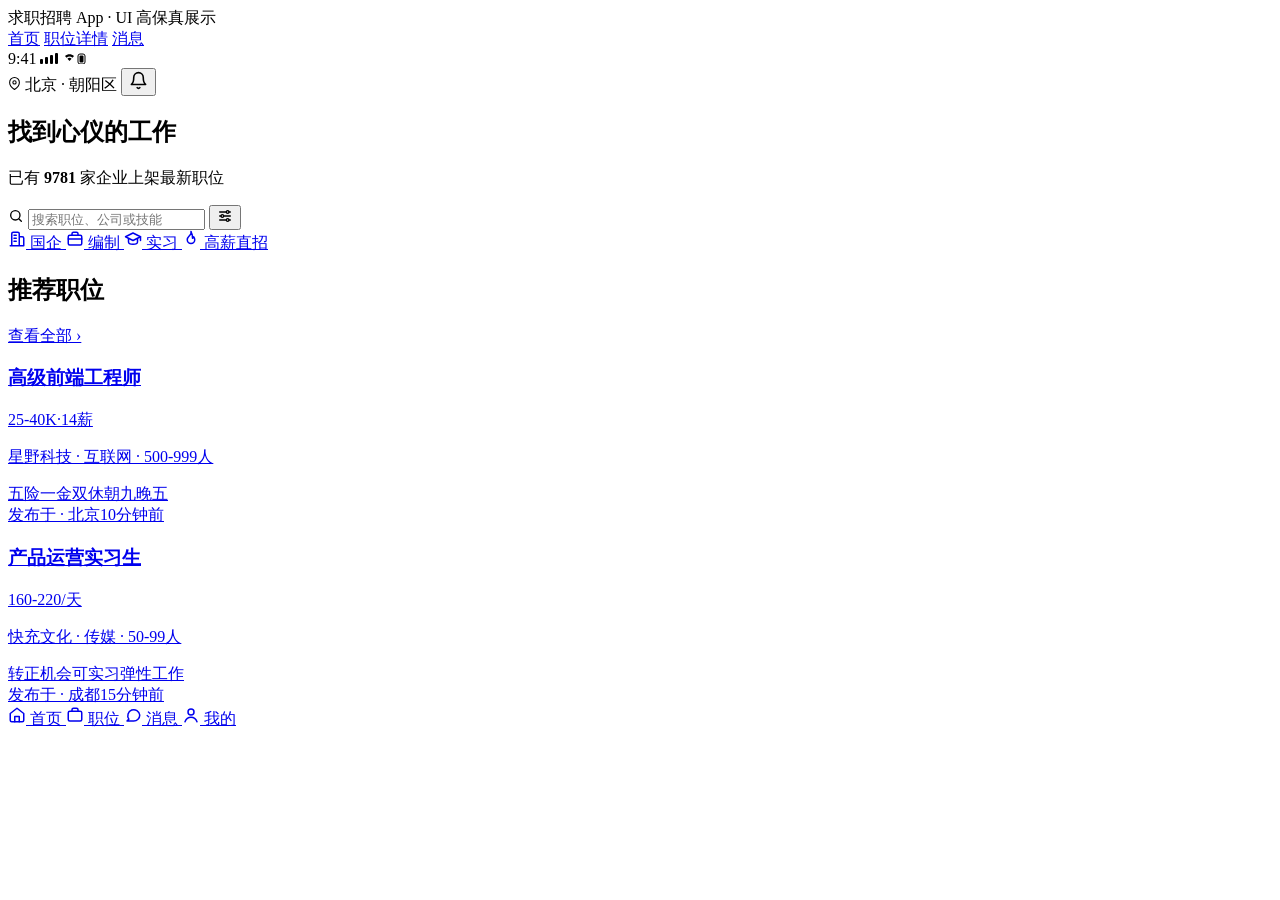
==== commit eb53129b: "Add files via upload" ====
--- a/index.html
+++ b/index.html
@@ -1,6214 +1,160 @@
 <!DOCTYPE html>
-<html>
+<html lang="zh-CN">
 <head>
-<meta charset="utf-8">
-<meta name="viewport" content="width=device-width,initial-scale=1">
-<style>
-html { margin:0;padding:0;min-width:2241px;min-height:1291px }
-body { margin:0;padding:0;width:2241px;height:1291px;overflow:auto;font-family:sans-serif }
-</style>
+  <meta charset="UTF-8" />
+  <meta name="viewport" content="width=device-width, initial-scale=1.0" />
+  <title>首页 · 求职招聘 App UI 展示</title>
+  <link rel="stylesheet" href="css/style.css" />
 </head>
 <body>
-<div data-pagx-viewport style="position:relative;width:2241px;height:1291px;overflow:visible">
-<style>
-.root0 {
-  position: relative;
-  width: 2241px;
-  height: 1291px;
-  overflow: hidden;
-}
-.layer0 {
-  position: absolute;
-  width: 2241px;
-  height: 1291px;
-}
-.layer1 {
-  position: absolute;
-  width: 3px;
-  height: 4.5px;
-}
-.layer2 {
-  position: absolute;
-  width: 3px;
-  height: 7px;
-}
-.layer3 {
-  position: absolute;
-  width: 3px;
-  height: 9.5px;
-}
-.layer4 {
-  position: absolute;
-  width: 3px;
-  height: 12px;
-}
-.layer5 {
-  position: absolute;
-  width: 15.49px;
-  height: 3.51px;
-}
-.layer6 {
-  position: absolute;
-  width: 9.9px;
-  height: 2.32px;
-}
-.layer7 {
-  position: absolute;
-  width: 20.8px;
-  height: 10.8px;
-}
-.layer8 {
-  position: absolute;
-  width: 15.6px;
-  height: 7.6px;
-}
-.layer9 {
-  position: absolute;
-  width: 1.4px;
-  height: 3.8px;
-}
-.layer10 {
-  position: absolute;
-  width: 13.75px;
-  height: 14.26px;
-}
-.layer11 {
-  position: absolute;
-  width: 13.6px;
-  height: 13.36px;
-}
-.layer12 {
-  position: absolute;
-  width: 11.55px;
-  height: 13.01px;
-}
-.layer13 {
-  position: absolute;
-  width: 12px;
-  height: 5px;
-}
-.layer15 {
-  position: absolute;
-  width: 390px;
-  height: 62px;
-}
-.layer16 {
-  position: absolute;
-  width: 18px;
-  height: 12px;
-}
-.layer17 {
-  position: absolute;
-  width: 350px;
-  height: 1px;
-}
-.layer18 {
-  position: absolute;
-  top: 0;
-  left: 0;
-  transform-origin: 0 0;
-}
-.layer19 {
-  width: 390px;
-  height: 62px;
-  transform: translate(393px,1076px);
-}
-.layer20 {
-  width: 3px;
-  height: 4.5px;
-  transform: translate(0,7.5px);
-}
-.layer21 {
-  width: 3px;
-  height: 7px;
-  transform: translate(5px,5px);
-}
-.layer22 {
-  width: 3px;
-  height: 9.5px;
-  transform: translate(10px,2.5px);
-}
-.layer23 {
-  width: 3px;
-  height: 12px;
-  transform: translate(15px,0);
-}
-.layer24 {
-  width: 14.6px;
-  height: 2.63px;
-  transform: translate(1.2px,1.68px);
-}
-.layer25 {
-  width: 9px;
-  height: 1.43px;
-  transform: translate(4px,5.68px);
-}
-.layer26 {
-  width: 2.6px;
-  height: 2.6px;
-  transform: translate(7.2px,8.9px);
-}
-.layer27 {
-  width: 20.8px;
-  height: 10.8px;
-  transform: translate(0.6px,0.6px);
-}
-.layer28 {
-  width: 15.6px;
-  height: 7.6px;
-  transform: translate(2.2px,2.2px);
-}
-.layer29 {
-  width: 1.4px;
-  height: 3.8px;
-  transform: translate(23.2px,4.1px);
-}
-.layer30 {
-  width: 390px;
-  height: 95px;
-  transform: translate(393px,1196px);
-}
-.layer31 {
-  width: 13px;
-  height: 13.5px;
-  transform: translate(2.5px,2.5px);
-}
-.layer32 {
-  width: 12.85px;
-  height: 12.6px;
-  transform: translate(2.55px,2.8px);
-}
-.layer33 {
-  width: 10.8px;
-  height: 12.2px;
-  transform: translate(3.6px,2.9px);
-}
-.layer34 {
-  width: 5.8px;
-  height: 5.8px;
-  transform: translate(6.1px,3.5px);
-}
-.layer35 {
-  width: 11.2px;
-  height: 4.2px;
-  transform: translate(3.4px,11.1px);
-}
-.layer36 {
-  width: 390px;
-  height: 687px;
-  transform: translate(0,62px);
-}
-.layer37 {
-  width: 10px;
-  height: 12.2px;
-  transform: translate(3px,2px);
-}
-.layer38 {
-  width: 3.6px;
-  height: 3.6px;
-  transform: translate(6.2px,5.1px);
-}
-.layer39 {
-  width: 12.28px;
-  height: 10.6px;
-  transform: translate(2.86px,2.2px);
-}
-.layer40 {
-  width: 3.2px;
-  height: 1.13px;
-  transform: translate(7.4px,15.1px);
-}
-.layer41 {
-  width: 10.4px;
-  height: 10.4px;
-  transform: translate(3px,3px);
-}
-.layer42 {
-  width: 3.2px;
-  height: 3.2px;
-  transform: translate(12.2px,12.2px);
-}
-.layer43 {
-  width: 12px;
-  height: 7px;
-  transform: translate(3px,5.5px);
-}
-.layer44 {
-  width: 3.8px;
-  height: 3.8px;
-  transform: translate(5.1px,3.6px);
-}
-.layer45 {
-  width: 3.8px;
-  height: 3.8px;
-  transform: translate(9.6px,10.6px);
-}
-.layer46 {
-  width: 17px;
-  height: 12px;
-  transform: translate(2.5px,6.5px);
-}
-.layer47 {
-  width: 6px;
-  height: 3.5px;
-  transform: translate(8px,3px);
-}
-.layer48 {
-  width: 17px;
-  height: 0.8px;
-  transform: translate(2.5px,11.5px);
-}
-.layer49 {
-  width: 16px;
-  height: 16px;
-  transform: translate(3px,3px);
-}
-.layer50 {
-  width: 3px;
-  height: 6.5px;
-  transform: translate(11px,6.5px);
-}
-.layer51 {
-  width: 17px;
-  height: 8.4px;
-  transform: translate(2.5px,5px);
-}
-.layer52 {
-  width: 10px;
-  height: 5.5px;
-  transform: translate(6px,11.6px);
-}
-.layer53 {
-  width: 11px;
-  height: 17px;
-  transform: translate(5.5px,2.5px);
-}
-.layer54 {
-  width: 4px;
-  height: 8px;
-  transform: translate(5px,3px);
-}
-.layer55 {
-  width: 390px;
-  height: 95px;
-  transform: translate(0,749px);
-}
-.layer56 {
-  width: 390px;
-  height: 844px;
-  transform: translate(470px,0);
-}
-.layer57 {
-  width: 390px;
-  height: 690px;
-  transform: translate(0,62px);
-}
-.layer58 {
-  width: 5px;
-  height: 10px;
-  transform: translate(6px,4px);
-}
-.layer59 {
-  width: 14.4px;
-  height: 17.6px;
-  transform: translate(4.8px,3.2px);
-}
-.layer60 {
-  width: 6.8px;
-  height: 7.6px;
-  transform: translate(8.6px,8.1px);
-}
-.layer61 {
-  width: 4.5px;
-  height: 9px;
-  transform: translate(6px,3.5px);
-}
-.layer62 {
-  width: 3.4px;
-  height: 3.4px;
-  transform: translate(6.3px,5.2px);
-}
-.layer63 {
-  width: 390px;
-  height: 1px;
-  transform: translate(0,751px);
-}
-.layer64 {
-  width: 390px;
-  height: 92px;
-  transform: translate(0,752px);
-}
-.layer65 {
-  width: 14.26px;
-  height: 13.9px;
-  transform: translate(2.84px,3.1px);
-}
-.layer66 {
-  width: 390px;
-  height: 844px;
-  transform: translate(940px,0);
-}
-.layer67 {
-  width: 11px;
-  height: 11px;
-  transform: translate(3.5px,3.5px);
-}
-.layer68 {
-  width: 14px;
-  height: 15.6px;
-  transform: translate(4px,3.2px);
-}
-.layer69 {
-  width: 6.2px;
-  height: 4.2px;
-  transform: translate(8px,8.8px);
-}
-.layer70 {
-  width: 16px;
-  height: 13px;
-  transform: translate(3px,5px);
-}
-.layer71 {
-  width: 7px;
-  height: 3px;
-  transform: translate(7.5px,3px);
-}
-.layer72 {
-  width: 7px;
-  height: 3.5px;
-  transform: translate(7.5px,11px);
-}
-.layer73 {
-  position: absolute;
-  top: 0;
-  left: 0;
-  overflow: hidden;
-}
-.layer74 {
-  width: 390px;
-  height: 62px;
-}
-.layer75 {
-  width: 72px;
-  height: 12px;
-}
-.layer76 {
-  width: 18px;
-  height: 12px;
-}
-.layer77 {
-  width: 17px;
-  height: 12px;
-}
-.layer78 {
-  width: 25px;
-  height: 12px;
-}
-.layer79 {
-  width: 390px;
-  height: 95px;
-}
-.layer80 {
-  width: 348px;
-  height: 62px;
-}
-.layer81 {
-  width: 82px;
-  height: 54px;
-}
-.layer82 {
-  width: 18px;
-  height: 18px;
-}
-.layer83 {
-  width: 390px;
-  height: 844px;
-}
-.layer84 {
-  width: 390px;
-  height: 687px;
-}
-.layer85 {
-  width: 350px;
-  height: 40px;
-}
-.layer86 {
-  width: 127px;
-  height: 20px;
-}
-.layer87 {
-  width: 16px;
-  height: 16px;
-}
-.layer88 {
-  width: 40px;
-  height: 40px;
-}
-.layer89 {
-  width: 350px;
-  height: 59px;
-}
-.layer90 {
-  width: 350px;
-  height: 52px;
-}
-.layer91 {
-  width: 350px;
-  height: 75px;
-}
-.layer92 {
-  width: 80px;
-  height: 75px;
-}
-.layer93 {
-  width: 22px;
-  height: 22px;
-}
-.layer94 {
-  width: 350px;
-  height: 25px;
-}
-.layer95 {
-  width: 66px;
-  height: 17px;
-}
-.layer96 {
-  width: 14px;
-  height: 14px;
-}
-.layer97 {
-  width: 350px;
-  height: 468px;
-}
-.layer98 {
-  width: 350px;
-  height: 148px;
-}
-.layer99 {
-  width: 318px;
-  height: 23px;
-}
-.layer100 {
-  width: 318px;
-  height: 24px;
-}
-.layer101 {
-  width: 60px;
-  height: 24px;
-}
-.layer102 {
-  width: 38px;
-  height: 24px;
-}
-.layer103 {
-  width: 49px;
-  height: 24px;
-}
-.layer104 {
-  width: 318px;
-  height: 16px;
-}
-.layer105 {
-  width: 390px;
-  height: 690px;
-}
-.layer106 {
-  width: 350px;
-  height: 133px;
-}
-.layer107 {
-  width: 310px;
-  height: 24px;
-}
-.layer108 {
-  width: 38px;
-  height: 22px;
-}
-.layer109 {
-  width: 350px;
-  height: 78px;
-}
-.layer110 {
-  width: 46px;
-  height: 46px;
-}
-.layer111 {
-  width: 24px;
-  height: 24px;
-}
-.layer112 {
-  width: 232px;
-  height: 44px;
-}
-.layer113 {
-  width: 350px;
-  height: 196px;
-}
-.layer114 {
-  width: 350px;
-  height: 174px;
-}
-.layer115 {
-  width: 350px;
-  height: 108px;
-}
-.layer116 {
-  width: 350px;
-  height: 86px;
-}
-.layer117 {
-  width: 318px;
-  height: 22px;
-}
-.layer118 {
-  width: 390px;
-  height: 1px;
-}
-.layer119 {
-  width: 390px;
-  height: 92px;
-}
-.layer120 {
-  width: 52px;
-  height: 52px;
-}
-.layer121 {
-  width: 20px;
-  height: 20px;
-}
-.layer122 {
-  width: 286px;
-  height: 52px;
-}
-.layer123 {
-  width: 90px;
-  height: 40px;
-}
-.layer124 {
-  width: 350px;
-  height: 44px;
-}
-.layer125 {
-  width: 111.33px;
-  height: 36px;
-}
-.layer126 {
-  width: 350px;
-  height: 457px;
-}
-.layer127 {
-  width: 350px;
-  height: 74px;
-}
-.layer128 {
-  width: 260px;
-  height: 46px;
-}
-.layer129 {
-  width: 260px;
-  height: 22px;
-}
-.layer130 {
-  width: 260px;
-  height: 19px;
-}
-.layer131 {
-  width: 19px;
-  height: 16px;
-}
-.layer132 {
-  width: 350px;
-  height: 1px;
-}
-.layer133 {
-  width: 17px;
-  height: 16px;
-}
-.div0 {
-  position: relative;
-  top: 0;
-  left: 0;
-}
-.div1 {
-  position: absolute;
-  top: 0;
-  left: 0;
-}
-.svg1 {
-  position: absolute;
-  top: -0.85px;
-  left: -0.89px;
-}
-.svg2 {
-  position: absolute;
-  top: -0.85px;
-  left: -0.9px;
-}
-.svg3 {
-  position: absolute;
-  top: -1.2px;
-  left: -1.2px;
-}
-.svg4 {
-  position: absolute;
-  top: -0.75px;
-  left: -0.75px;
-}
-.svg5 {
-  position: absolute;
-  top: -0.75px;
-  left: -0.86px;
-}
-.svg6 {
-  position: absolute;
-  top: -0.75px;
-  left: -0.76px;
-}
-.svg7 {
-  position: absolute;
-  top: -1.5px;
-  left: -1.5px;
-}
-.svg8 {
-  position: absolute;
-  top: -0.75px;
-  left: -0.8px;
-}
-.svg9 {
-  position: absolute;
-  top: -2px;
-  left: -2px;
-}
-.svg10 {
-  position: absolute;
-  top: -0.7px;
-  left: -0.7px;
-}
-.svg11 {
-  position: absolute;
-  top: -1.4px;
-  left: -1.4px;
-}
-.svg14 {
-  position: absolute;
-  top: -0.76px;
-  left: -0.76px;
-}
-.svg15 {
-  position: absolute;
-  top: -1.6px;
-  left: -1.6px;
-}
-.svg18 {
-  position: absolute;
-  top: -0.81px;
-  left: -0.81px;
-}
-.layer134 {
-  position: absolute;
-  display: flex;
-  flex-direction: row;
-  justify-content: space-between;
-  align-items: center;
-  box-sizing: border-box;
-  width: 390px;
-  height: 62px;
-  padding: 0 24px;
-}
-.layer135 {
-  position: relative;
-  flex-shrink: 0;
-}
-.layer136 {
-  width: 31px;
-  height: 18px;
-}
-.layer137 {
-  width: 72px;
-  height: 12px;
-}
-.layer138 {
-  width: 18px;
-  height: 12px;
-}
-.layer139 {
-  width: 17px;
-  height: 12px;
-}
-.layer140 {
-  width: 25px;
-  height: 12px;
-}
-.layer141 {
-  width: 348px;
-  height: 62px;
-}
-.layer142 {
-  width: 82px;
-  height: 54px;
-}
-.layer143 {
-  width: 18px;
-  height: 18px;
-}
-.layer144 {
-  width: 20px;
-  height: 14px;
-}
-.layer145 {
-  width: 350px;
-  height: 40px;
-}
-.layer146 {
-  width: 127px;
-  height: 20px;
-}
-.layer147 {
-  width: 16px;
-  height: 16px;
-}
-.layer148 {
-  width: 105px;
-  height: 20px;
-}
-.layer149 {
-  width: 40px;
-  height: 40px;
-}
-.layer150 {
-  width: 350px;
-  height: 59px;
-}
-.layer151 {
-  width: 350px;
-  height: 34px;
-}
-.layer152 {
-  width: 350px;
-  height: 19px;
-}
-.layer153 {
-  width: 350px;
-  height: 52px;
-}
-.layer154 {
-  width: 248px;
-  height: 20px;
-}
-.layer155 {
-  width: 350px;
-  height: 75px;
-}
-.layer156 {
-  width: 80px;
-  height: 75px;
-}
-.layer157 {
-  width: 22px;
-  height: 22px;
-}
-.layer158 {
-  width: 24px;
-  height: 17px;
-}
-.layer159 {
-  width: 48px;
-  height: 17px;
-}
-.layer160 {
-  width: 350px;
-  height: 25px;
-}
-.layer161 {
-  width: 68px;
-  height: 25px;
-}
-.layer162 {
-  width: 66px;
-  height: 17px;
-}
-.layer163 {
-  width: 14px;
-  height: 14px;
-}
-.layer164 {
-  width: 350px;
-  height: 468px;
-}
-.layer165 {
-  width: 350px;
-  height: 148px;
-}
-.layer166 {
-  width: 318px;
-  height: 23px;
-}
-.layer167 {
-  width: 218px;
-  height: 23px;
-}
-.layer168 {
-  width: 92px;
-  height: 18px;
-}
-.layer169 {
-  width: 318px;
-  height: 17px;
-}
-.layer170 {
-  width: 318px;
-  height: 24px;
-}
-.layer171 {
-  width: 60px;
-  height: 24px;
-}
-.layer172 {
-  width: 44px;
-  height: 16px;
-}
-.layer173 {
-  width: 38px;
-  height: 24px;
-}
-.layer174 {
-  width: 22px;
-  height: 16px;
-}
-.layer175 {
-  width: 49px;
-  height: 24px;
-}
-.layer176 {
-  width: 33px;
-  height: 16px;
-}
-.layer177 {
-  width: 318px;
-  height: 16px;
-}
-.layer178 {
-  width: 64px;
-  height: 16px;
-}
-.layer179 {
-  width: 40px;
-  height: 16px;
-}
-.layer180 {
-  width: 228px;
-  height: 23px;
-}
-.layer181 {
-  width: 82px;
-  height: 18px;
-}
-.layer182 {
-  width: 71px;
-  height: 16px;
-}
-.layer183 {
-  width: 46px;
-  height: 16px;
-}
-.layer184 {
-  width: 267px;
-  height: 23px;
-}
-.layer185 {
-  width: 43px;
-  height: 18px;
-}
-.layer186 {
-  width: 93px;
-  height: 16px;
-}
-.layer187 {
-  width: 254px;
-  height: 23px;
-}
-.layer188 {
-  width: 350px;
-  height: 133px;
-}
-.layer189 {
-  width: 310px;
-  height: 30px;
-}
-.layer190 {
-  width: 310px;
-  height: 24px;
-}
-.layer191 {
-  width: 122px;
-  height: 24px;
-}
-.layer192 {
-  width: 38px;
-  height: 22px;
-}
-.layer193 {
-  width: 310px;
-  height: 19px;
-}
-.layer194 {
-  width: 350px;
-  height: 78px;
-}
-.layer195 {
-  width: 46px;
-  height: 46px;
-}
-.layer196 {
-  width: 24px;
-  height: 24px;
-}
-.layer197 {
-  width: 232px;
-  height: 44px;
-}
-.layer198 {
-  width: 232px;
-  height: 22px;
-}
-.layer199 {
-  width: 232px;
-  height: 17px;
-}
-.layer200 {
-  width: 350px;
-  height: 196px;
-}
-.layer201 {
-  width: 318px;
-  height: 22px;
-}
-.layer202 {
-  width: 318px;
-  height: 132px;
-}
-.layer203 {
-  width: 350px;
-  height: 174px;
-}
-.layer204 {
-  width: 318px;
-  height: 110px;
-}
-.layer205 {
-  width: 350px;
-  height: 108px;
-}
-.layer206 {
-  width: 318px;
-  height: 44px;
-}
-.layer207 {
-  width: 350px;
-  height: 86px;
-}
-.layer208 {
-  width: 294px;
-  height: 22px;
-}
-.layer209 {
-  width: 52px;
-  height: 52px;
-}
-.layer210 {
-  width: 20px;
-  height: 20px;
-}
-.layer211 {
-  width: 286px;
-  height: 52px;
-}
-.layer212 {
-  width: 60px;
-  height: 22px;
-}
-.layer213 {
-  width: 52px;
-  height: 38px;
-}
-.layer214 {
-  width: 90px;
-  height: 40px;
-}
-.layer215 {
-  width: 350px;
-  height: 44px;
-}
-.layer216 {
-  width: 111px;
-  height: 36px;
-}
-.layer217 {
-  width: 26px;
-  height: 19px;
-}
-.layer218 {
-  width: 112px;
-  height: 36px;
-}
-.layer219 {
-  width: 52px;
-  height: 19px;
-}
-.layer220 {
-  width: 350px;
-  height: 457px;
-}
-.layer221 {
-  width: 350px;
-  height: 74px;
-}
-.layer222 {
-  width: 260px;
-  height: 46px;
-}
-.layer223 {
-  width: 260px;
-  height: 22px;
-}
-.layer224 {
-  width: 127px;
-  height: 22px;
-}
-.layer225 {
-  width: 31px;
-  height: 13px;
-}
-.layer226 {
-  width: 260px;
-  height: 19px;
-}
-.layer227 {
-  width: 233px;
-  height: 19px;
-}
-.layer228 {
-  width: 19px;
-  height: 16px;
-}
-.layer229 {
-  width: 7px;
-  height: 12px;
-}
-.layer230 {
-  width: 350px;
-  height: 1px;
-}
-.layer231 {
-  width: 235px;
-  height: 19px;
-}
-.layer232 {
-  width: 17px;
-  height: 16px;
-}
-.layer233 {
-  width: 5px;
-  height: 12px;
-}
-.layer234 {
-  width: 142px;
-  height: 22px;
-}
-.layer235 {
-  width: 90px;
-  height: 22px;
-}
-.layer236 {
-  width: 75px;
-  height: 22px;
-}
-.text0 {
-  position: absolute;
-  top: -1px;
-  left: 0;
-  color: #0E1726;
-  font-family: 'pagx-font-f0';
-  font-size: 15px;
-  line-height: 1;
-}
-.text1 {
-  position: absolute;
-  top: -1px;
-  left: 9.57px;
-  color: #0E1726;
-  font-family: 'pagx-font-f0';
-  font-size: 15px;
-  line-height: 1;
-}
-.text2 {
-  position: absolute;
-  top: -1px;
-  left: 14.27px;
-  color: #0E1726;
-  font-family: 'pagx-font-f0';
-  font-size: 15px;
-  line-height: 1;
-}
-.text3 {
-  position: absolute;
-  top: -1px;
-  left: 23.76px;
-  color: #0E1726;
-  font-family: 'pagx-font-f0';
-  font-size: 15px;
-  line-height: 1;
-}
-.text4 {
-  position: absolute;
-  top: 1px;
-  left: 0;
-  color: #FFFFFF;
-  font-family: 'pagx-font-f1';
-  font-size: 10px;
-  line-height: 1;
-}
-.text5 {
-  position: absolute;
-  top: 1px;
-  left: 10px;
-  color: #FFFFFF;
-  font-family: 'pagx-font-f1';
-  font-size: 10px;
-  line-height: 1;
-}
-.text6 {
-  position: absolute;
-  top: 1px;
-  left: 0;
-  color: #8A93A5;
-  font-family: 'pagx-font-f1';
-  font-size: 10px;
-  line-height: 1;
-}
-.text7 {
-  position: absolute;
-  top: 1px;
-  left: 10px;
-  color: #8A93A5;
-  font-family: 'pagx-font-f1';
-  font-size: 10px;
-  line-height: 1;
-}
-.text24 {
-  position: absolute;
-  top: 2px;
-  left: 0;
-  color: #6B7280;
-  font-family: 'pagx-font-f4';
-  font-size: 13px;
-  line-height: 1;
-}
-.text25 {
-  position: absolute;
-  top: 2px;
-  left: 13px;
-  color: #6B7280;
-  font-family: 'pagx-font-f4';
-  font-size: 13px;
-  line-height: 1;
-}
-.text26 {
-  position: absolute;
-  top: 2px;
-  left: 26px;
-  color: #6B7280;
-  font-family: 'pagx-font-f4';
-  font-size: 13px;
-  line-height: 1;
-}
-.text27 {
-  position: absolute;
-  top: 2px;
-  left: 39px;
-  color: #6B7280;
-  font-family: 'pagx-font-f4';
-  font-size: 13px;
-  line-height: 1;
-}
-.text28 {
-  position: absolute;
-  top: 2px;
-  left: 52px;
-  color: #6B7280;
-  font-family: 'pagx-font-f4';
-  font-size: 13px;
-  line-height: 1;
-}
-.text29 {
-  position: absolute;
-  top: 2px;
-  left: 65px;
-  color: #6B7280;
-  font-family: 'pagx-font-f4';
-  font-size: 13px;
-  line-height: 1;
-}
-.text49 {
-  position: absolute;
-  top: 2px;
-  left: 0;
-  color: #3D4A5C;
-  font-family: 'pagx-font-f1';
-  font-size: 12px;
-  line-height: 1;
-}
-.text50 {
-  position: absolute;
-  top: 2px;
-  left: 12px;
-  color: #3D4A5C;
-  font-family: 'pagx-font-f1';
-  font-size: 12px;
-  line-height: 1;
-}
-.text61 {
-  position: absolute;
-  top: 2px;
-  left: 0;
-  color: #0E1726;
-  font-family: 'pagx-font-f6';
-  font-size: 16px;
-  line-height: 1;
-}
-.text62 {
-  position: absolute;
-  top: 2px;
-  left: 16px;
-  color: #0E1726;
-  font-family: 'pagx-font-f6';
-  font-size: 16px;
-  line-height: 1;
-}
-.text63 {
-  position: absolute;
-  top: 2px;
-  left: 32px;
-  color: #0E1726;
-  font-family: 'pagx-font-f6';
-  font-size: 16px;
-  line-height: 1;
-}
-.text64 {
-  position: absolute;
-  top: 2px;
-  left: 48px;
-  color: #0E1726;
-  font-family: 'pagx-font-f6';
-  font-size: 16px;
-  line-height: 1;
-}
-.text65 {
-  position: absolute;
-  top: 2px;
-  left: 64px;
-  color: #0E1726;
-  font-family: 'pagx-font-f6';
-  font-size: 16px;
-  line-height: 1;
-}
-.text66 {
-  position: absolute;
-  top: 2px;
-  left: 80px;
-  color: #0E1726;
-  font-family: 'pagx-font-f6';
-  font-size: 16px;
-  line-height: 1;
-}
-.text67 {
-  position: absolute;
-  top: 2px;
-  left: 96px;
-  color: #0E1726;
-  font-family: 'pagx-font-f6';
-  font-size: 16px;
-  line-height: 1;
-}
-.text68 {
-  position: absolute;
-  top: -1px;
-  left: 0;
-  color: #014DB2;
-  font-family: 'pagx-font-f0';
-  font-size: 15px;
-  line-height: 1;
-}
-.text78 {
-  position: absolute;
-  top: 2px;
-  left: 0;
-  color: #6B7280;
-  font-family: 'pagx-font-f4';
-  font-size: 12px;
-  line-height: 1;
-}
-.text79 {
-  position: absolute;
-  top: 2px;
-  left: 12px;
-  color: #6B7280;
-  font-family: 'pagx-font-f4';
-  font-size: 12px;
-  line-height: 1;
-}
-.text80 {
-  position: absolute;
-  top: 2px;
-  left: 24px;
-  color: #6B7280;
-  font-family: 'pagx-font-f4';
-  font-size: 12px;
-  line-height: 1;
-}
-.text81 {
-  position: absolute;
-  top: 2px;
-  left: 36px;
-  color: #6B7280;
-  font-family: 'pagx-font-f4';
-  font-size: 12px;
-  line-height: 1;
-}
-.text82 {
-  position: absolute;
-  top: 2px;
-  left: 48px;
-  color: #6B7280;
-  font-family: 'pagx-font-f4';
-  font-size: 12px;
-  line-height: 1;
-}
-.text83 {
-  position: absolute;
-  top: 2px;
-  left: 50.69px;
-  color: #6B7280;
-  font-family: 'pagx-font-f4';
-  font-size: 12px;
-  line-height: 1;
-}
-.text84 {
-  position: absolute;
-  top: 2px;
-  left: 62.69px;
-  color: #6B7280;
-  font-family: 'pagx-font-f4';
-  font-size: 12px;
-  line-height: 1;
-}
-.text85 {
-  position: absolute;
-  top: 2px;
-  left: 65.38px;
-  color: #6B7280;
-  font-family: 'pagx-font-f4';
-  font-size: 12px;
-  line-height: 1;
-}
-.text86 {
-  position: absolute;
-  top: 2px;
-  left: 77.38px;
-  color: #6B7280;
-  font-family: 'pagx-font-f4';
-  font-size: 12px;
-  line-height: 1;
-}
-.text87 {
-  position: absolute;
-  top: 2px;
-  left: 89.38px;
-  color: #6B7280;
-  font-family: 'pagx-font-f4';
-  font-size: 12px;
-  line-height: 1;
-}
-.text88 {
-  position: absolute;
-  top: 2px;
-  left: 101.38px;
-  color: #6B7280;
-  font-family: 'pagx-font-f4';
-  font-size: 12px;
-  line-height: 1;
-}
-.text90 {
-  position: absolute;
-  top: 2px;
-  left: 116.06px;
-  color: #6B7280;
-  font-family: 'pagx-font-f4';
-  font-size: 12px;
-  line-height: 1;
-}
-.text99 {
-  position: absolute;
-  top: 2px;
-  left: 0;
-  color: #2B5B9E;
-  font-family: 'pagx-font-f4';
-  font-size: 11px;
-  line-height: 1;
-}
-.text100 {
-  position: absolute;
-  top: 2px;
-  left: 11px;
-  color: #2B5B9E;
-  font-family: 'pagx-font-f4';
-  font-size: 11px;
-  line-height: 1;
-}
-.text101 {
-  position: absolute;
-  top: 2px;
-  left: 22px;
-  color: #2B5B9E;
-  font-family: 'pagx-font-f4';
-  font-size: 11px;
-  line-height: 1;
-}
-.text102 {
-  position: absolute;
-  top: 2px;
-  left: 33px;
-  color: #2B5B9E;
-  font-family: 'pagx-font-f4';
-  font-size: 11px;
-  line-height: 1;
-}
-.text103 {
-  position: absolute;
-  top: 2px;
-  left: 0;
-  color: #9AA3AF;
-  font-family: 'pagx-font-f4';
-  font-size: 11px;
-  line-height: 1;
-}
-.text104 {
-  position: absolute;
-  top: 2px;
-  left: 11px;
-  color: #9AA3AF;
-  font-family: 'pagx-font-f4';
-  font-size: 11px;
-  line-height: 1;
-}
-.text105 {
-  position: absolute;
-  top: 2px;
-  left: 22px;
-  color: #9AA3AF;
-  font-family: 'pagx-font-f4';
-  font-size: 11px;
-  line-height: 1;
-}
-.text106 {
-  position: absolute;
-  top: 2px;
-  left: 33px;
-  color: #9AA3AF;
-  font-family: 'pagx-font-f4';
-  font-size: 11px;
-  line-height: 1;
-}
-.text107 {
-  position: absolute;
-  top: 2px;
-  left: 35.46px;
-  color: #9AA3AF;
-  font-family: 'pagx-font-f4';
-  font-size: 11px;
-  line-height: 1;
-}
-.text108 {
-  position: absolute;
-  top: 2px;
-  left: 46.46px;
-  color: #9AA3AF;
-  font-family: 'pagx-font-f4';
-  font-size: 11px;
-  line-height: 1;
-}
-.text109 {
-  position: absolute;
-  top: 2px;
-  left: 48.93px;
-  color: #9AA3AF;
-  font-family: 'pagx-font-f4';
-  font-size: 11px;
-  line-height: 1;
-}
-.text111 {
-  position: absolute;
-  top: 2px;
-  left: 6.11px;
-  color: #9AA3AF;
-  font-family: 'pagx-font-f4';
-  font-size: 11px;
-  line-height: 1;
-}
-.text112 {
-  position: absolute;
-  top: 2px;
-  left: 17.11px;
-  color: #9AA3AF;
-  font-family: 'pagx-font-f4';
-  font-size: 11px;
-  line-height: 1;
-}
-.text113 {
-  position: absolute;
-  top: 2px;
-  left: 28.11px;
-  color: #9AA3AF;
-  font-family: 'pagx-font-f4';
-  font-size: 11px;
-  line-height: 1;
-}
-.text122 {
-  position: absolute;
-  top: 2px;
-  left: 113.38px;
-  color: #6B7280;
-  font-family: 'pagx-font-f4';
-  font-size: 12px;
-  line-height: 1;
-}
-.text123 {
-  position: absolute;
-  top: 2px;
-  left: 128.06px;
-  color: #6B7280;
-  font-family: 'pagx-font-f4';
-  font-size: 12px;
-  line-height: 1;
-}
-.text124 {
-  position: absolute;
-  top: 2px;
-  left: 130.75px;
-  color: #6B7280;
-  font-family: 'pagx-font-f4';
-  font-size: 12px;
-  line-height: 1;
-}
-.text125 {
-  position: absolute;
-  top: 2px;
-  left: 137.41px;
-  color: #6B7280;
-  font-family: 'pagx-font-f4';
-  font-size: 12px;
-  line-height: 1;
-}
-.text126 {
-  position: absolute;
-  top: 2px;
-  left: 144.07px;
-  color: #6B7280;
-  font-family: 'pagx-font-f4';
-  font-size: 12px;
-  line-height: 1;
-}
-.text127 {
-  position: absolute;
-  top: 2px;
-  left: 150.73px;
-  color: #6B7280;
-  font-family: 'pagx-font-f4';
-  font-size: 12px;
-  line-height: 1;
-}
-.text132 {
-  position: absolute;
-  top: 2px;
-  left: 59.93px;
-  color: #9AA3AF;
-  font-family: 'pagx-font-f4';
-  font-size: 11px;
-  line-height: 1;
-}
-.text187 {
-  position: absolute;
-  top: 3px;
-  left: 0;
-  color: #0E1726;
-  font-family: 'pagx-font-f10';
-  font-size: 15px;
-  line-height: 1;
-}
-.text188 {
-  position: absolute;
-  top: 3px;
-  left: 15px;
-  color: #0E1726;
-  font-family: 'pagx-font-f10';
-  font-size: 15px;
-  line-height: 1;
-}
-.text189 {
-  position: absolute;
-  top: 3px;
-  left: 30px;
-  color: #0E1726;
-  font-family: 'pagx-font-f10';
-  font-size: 15px;
-  line-height: 1;
-}
-.text190 {
-  position: absolute;
-  top: 3px;
-  left: 45px;
-  color: #0E1726;
-  font-family: 'pagx-font-f10';
-  font-size: 15px;
-  line-height: 1;
-}
-.text191 {
-  position: absolute;
-  top: 3px;
-  left: 60px;
-  color: #0E1726;
-  font-family: 'pagx-font-f10';
-  font-size: 15px;
-  line-height: 1;
-}
-.text192 {
-  position: absolute;
-  top: 3px;
-  left: 75px;
-  color: #0E1726;
-  font-family: 'pagx-font-f10';
-  font-size: 15px;
-  line-height: 1;
-}
-.text215 {
-  position: absolute;
-  top: 4px;
-  left: 0;
-  color: #4B5563;
-  font-family: 'pagx-font-f4';
-  font-size: 13px;
-  line-height: 1;
-}
-.text216 {
-  position: absolute;
-  top: 4px;
-  left: 13px;
-  color: #4B5563;
-  font-family: 'pagx-font-f4';
-  font-size: 13px;
-  line-height: 1;
-}
-.text217 {
-  position: absolute;
-  top: 4px;
-  left: 26px;
-  color: #4B5563;
-  font-family: 'pagx-font-f4';
-  font-size: 13px;
-  line-height: 1;
-}
-.text218 {
-  position: absolute;
-  top: 4px;
-  left: 39px;
-  color: #4B5563;
-  font-family: 'pagx-font-f4';
-  font-size: 13px;
-  line-height: 1;
-}
-.text219 {
-  position: absolute;
-  top: 4px;
-  left: 52px;
-  color: #4B5563;
-  font-family: 'pagx-font-f4';
-  font-size: 13px;
-  line-height: 1;
-}
-.text220 {
-  position: absolute;
-  top: 4px;
-  left: 65px;
-  color: #4B5563;
-  font-family: 'pagx-font-f4';
-  font-size: 13px;
-  line-height: 1;
-}
-.text221 {
-  position: absolute;
-  top: 4px;
-  left: 78px;
-  color: #4B5563;
-  font-family: 'pagx-font-f4';
-  font-size: 13px;
-  line-height: 1;
-}
-.text222 {
-  position: absolute;
-  top: 4px;
-  left: 91px;
-  color: #4B5563;
-  font-family: 'pagx-font-f4';
-  font-size: 13px;
-  line-height: 1;
-}
-.text223 {
-  position: absolute;
-  top: 4px;
-  left: 104px;
-  color: #4B5563;
-  font-family: 'pagx-font-f4';
-  font-size: 13px;
-  line-height: 1;
-}
-.text224 {
-  position: absolute;
-  top: 4px;
-  left: 117px;
-  color: #4B5563;
-  font-family: 'pagx-font-f4';
-  font-size: 13px;
-  line-height: 1;
-}
-.text225 {
-  position: absolute;
-  top: 4px;
-  left: 130px;
-  color: #4B5563;
-  font-family: 'pagx-font-f4';
-  font-size: 13px;
-  line-height: 1;
-}
-.text241 {
-  position: absolute;
-  top: 26px;
-  left: 0;
-  color: #4B5563;
-  font-family: 'pagx-font-f4';
-  font-size: 13px;
-  line-height: 1;
-}
-.text242 {
-  position: absolute;
-  top: 26px;
-  left: 13px;
-  color: #4B5563;
-  font-family: 'pagx-font-f4';
-  font-size: 13px;
-  line-height: 1;
-}
-.text243 {
-  position: absolute;
-  top: 26px;
-  left: 26px;
-  color: #4B5563;
-  font-family: 'pagx-font-f4';
-  font-size: 13px;
-  line-height: 1;
-}
-.text244 {
-  position: absolute;
-  top: 26px;
-  left: 39px;
-  color: #4B5563;
-  font-family: 'pagx-font-f4';
-  font-size: 13px;
-  line-height: 1;
-}
-.text245 {
-  position: absolute;
-  top: 26px;
-  left: 52px;
-  color: #4B5563;
-  font-family: 'pagx-font-f4';
-  font-size: 13px;
-  line-height: 1;
-}
-.text254 {
-  position: absolute;
-  top: 48px;
-  left: 0;
-  color: #4B5563;
-  font-family: 'pagx-font-f4';
-  font-size: 13px;
-  line-height: 1;
-}
-.text255 {
-  position: absolute;
-  top: 48px;
-  left: 7.22px;
-  color: #4B5563;
-  font-family: 'pagx-font-f4';
-  font-size: 13px;
-  line-height: 1;
-}
-.text256 {
-  position: absolute;
-  top: 48px;
-  left: 10.83px;
-  color: #4B5563;
-  font-family: 'pagx-font-f4';
-  font-size: 13px;
-  line-height: 1;
-}
-.text257 {
-  position: absolute;
-  top: 48px;
-  left: 13.74px;
-  color: #4B5563;
-  font-family: 'pagx-font-f4';
-  font-size: 13px;
-  line-height: 1;
-}
-.text258 {
-  position: absolute;
-  top: 48px;
-  left: 26.74px;
-  color: #4B5563;
-  font-family: 'pagx-font-f4';
-  font-size: 13px;
-  line-height: 1;
-}
-.text259 {
-  position: absolute;
-  top: 48px;
-  left: 39.74px;
-  color: #4B5563;
-  font-family: 'pagx-font-f4';
-  font-size: 13px;
-  line-height: 1;
-}
-.text280 {
-  position: absolute;
-  top: 70px;
-  left: 0;
-  color: #4B5563;
-  font-family: 'pagx-font-f4';
-  font-size: 13px;
-  line-height: 1;
-}
-.text281 {
-  position: absolute;
-  top: 70px;
-  left: 13px;
-  color: #4B5563;
-  font-family: 'pagx-font-f4';
-  font-size: 13px;
-  line-height: 1;
-}
-.text283 {
-  position: absolute;
-  top: 92px;
-  left: 0;
-  color: #4B5563;
-  font-family: 'pagx-font-f4';
-  font-size: 13px;
-  line-height: 1;
-}
-.text284 {
-  position: absolute;
-  top: 92px;
-  left: 7.22px;
-  color: #4B5563;
-  font-family: 'pagx-font-f4';
-  font-size: 13px;
-  line-height: 1;
-}
-.text285 {
-  position: absolute;
-  top: 92px;
-  left: 10.83px;
-  color: #4B5563;
-  font-family: 'pagx-font-f4';
-  font-size: 13px;
-  line-height: 1;
-}
-.text286 {
-  position: absolute;
-  top: 92px;
-  left: 13.74px;
-  color: #4B5563;
-  font-family: 'pagx-font-f4';
-  font-size: 13px;
-  line-height: 1;
-}
-.text287 {
-  position: absolute;
-  top: 92px;
-  left: 26.74px;
-  color: #4B5563;
-  font-family: 'pagx-font-f4';
-  font-size: 13px;
-  line-height: 1;
-}
-.text288 {
-  position: absolute;
-  top: 92px;
-  left: 39.74px;
-  color: #4B5563;
-  font-family: 'pagx-font-f4';
-  font-size: 13px;
-  line-height: 1;
-}
-.text289 {
-  position: absolute;
-  top: 92px;
-  left: 52.74px;
-  color: #4B5563;
-  font-family: 'pagx-font-f4';
-  font-size: 13px;
-  line-height: 1;
-}
-.text472 {
-  position: absolute;
-  top: 3px;
-  left: 63.39px;
-  color: #0E1726;
-  font-family: 'pagx-font-f10';
-  font-size: 15px;
-  line-height: 1;
-}
-.text473 {
-  position: absolute;
-  top: 3px;
-  left: 78.39px;
-  color: #0E1726;
-  font-family: 'pagx-font-f10';
-  font-size: 15px;
-  line-height: 1;
-}
-.text474 {
-  position: absolute;
-  top: 3px;
-  left: 81.78px;
-  color: #0E1726;
-  font-family: 'pagx-font-f10';
-  font-size: 15px;
-  line-height: 1;
-}
-.text475 {
-  position: absolute;
-  top: 3px;
-  left: 96.78px;
-  color: #0E1726;
-  font-family: 'pagx-font-f10';
-  font-size: 15px;
-  line-height: 1;
-}
-.text476 {
-  position: absolute;
-  top: 3px;
-  left: 111.78px;
-  color: #0E1726;
-  font-family: 'pagx-font-f10';
-  font-size: 15px;
-  line-height: 1;
-}
-.text482 {
-  position: absolute;
-  top: 2px;
-  left: 78px;
-  color: #6B7280;
-  font-family: 'pagx-font-f4';
-  font-size: 13px;
-  line-height: 1;
-}
-.text483 {
-  position: absolute;
-  top: 2px;
-  left: 91px;
-  color: #6B7280;
-  font-family: 'pagx-font-f4';
-  font-size: 13px;
-  line-height: 1;
-}
-.text484 {
-  position: absolute;
-  top: 2px;
-  left: 104px;
-  color: #6B7280;
-  font-family: 'pagx-font-f4';
-  font-size: 13px;
-  line-height: 1;
-}
-.text485 {
-  position: absolute;
-  top: 2px;
-  left: 117px;
-  color: #6B7280;
-  font-family: 'pagx-font-f4';
-  font-size: 13px;
-  line-height: 1;
-}
-.text486 {
-  position: absolute;
-  top: 0;
-  left: 0;
-  color: #FFFFFF;
-  font-family: 'pagx-font-f0';
-  font-size: 10px;
-  line-height: 1;
-}
-.text487 {
-  position: absolute;
-  top: 2px;
-  left: 54.91px;
-  color: #6B7280;
-  font-family: 'pagx-font-f4';
-  font-size: 13px;
-  line-height: 1;
-}
-.text488 {
-  position: absolute;
-  top: 2px;
-  left: 62.13px;
-  color: #6B7280;
-  font-family: 'pagx-font-f4';
-  font-size: 13px;
-  line-height: 1;
-}
-.text497 {
-  position: absolute;
-  top: 2px;
-  left: 130px;
-  color: #6B7280;
-  font-family: 'pagx-font-f4';
-  font-size: 13px;
-  line-height: 1;
-}
-.text498 {
-  position: absolute;
-  top: 2px;
-  left: 143px;
-  color: #6B7280;
-  font-family: 'pagx-font-f4';
-  font-size: 13px;
-  line-height: 1;
-}
-.text499 {
-  position: absolute;
-  top: 2px;
-  left: 156px;
-  color: #6B7280;
-  font-family: 'pagx-font-f4';
-  font-size: 13px;
-  line-height: 1;
-}
-.layer237 {
-  position: absolute;
-  display: flex;
-  flex-direction: row;
-  align-items: center;
-  gap: 6px;
-  box-sizing: border-box;
-  width: 72px;
-  height: 12px;
-}
-.layer243 {
-  position: absolute;
-  display: flex;
-  flex-direction: row;
-  align-items: center;
-  gap: 8px;
-  box-sizing: border-box;
-  width: 318px;
-  height: 23px;
-}
-.layer244 {
-  position: absolute;
-  display: flex;
-  flex-direction: row;
-  align-items: flex-start;
-  gap: 6px;
-  box-sizing: border-box;
-  width: 318px;
-  height: 24px;
-}
-.layer250 {
-  position: absolute;
-  display: flex;
-  flex-direction: column;
-  align-items: center;
-  gap: 5px;
-  box-sizing: border-box;
-  width: 260px;
-  height: 46px;
-}
-.layer251 {
-  position: absolute;
-  display: flex;
-  flex-direction: row;
-  align-items: center;
-  gap: 8px;
-  box-sizing: border-box;
-  width: 260px;
-  height: 19px;
-}
-.layer252 {
-  position: absolute;
-  top: 0;
-  left: 0;
-  width: 3px;
-  height: 4.5px;
-  background-color: #0E1726;
-  border-radius: 1px;
-}
-.layer253 {
-  position: absolute;
-  top: 0;
-  left: 0;
-  width: 3px;
-  height: 7px;
-  background-color: #0E1726;
-  border-radius: 1px;
-}
-.layer254 {
-  position: absolute;
-  top: 0;
-  left: 0;
-  width: 3px;
-  height: 9.5px;
-  background-color: #0E1726;
-  border-radius: 1px;
-}
-.layer255 {
-  position: absolute;
-  top: 0;
-  left: 0;
-  width: 3px;
-  height: 12px;
-  background-color: #0E1726;
-  border-radius: 1px;
-}
-.layer256 {
-  position: absolute;
-  top: 0;
-  left: 0;
-  width: 2.6px;
-  height: 2.6px;
-  background-color: #0E1726;
-  border-radius: 50%;
-}
-.layer257 {
-  position: absolute;
-  top: 0;
-  left: 0;
-  width: 15.6px;
-  height: 7.6px;
-  background-color: #0E1726;
-  border-radius: 2px;
-}
-.layer258 {
-  position: absolute;
-  top: 0;
-  left: 0;
-  width: 348px;
-  height: 62px;
-  background-color: #FFFFFF;
-  border-radius: 31px;
-}
-.layer259 {
-  position: absolute;
-  top: 0;
-  left: 0;
-  width: 82px;
-  height: 54px;
-  background-color: #014DB2;
-  border-radius: 26px;
-}
-.layer260 {
-  position: absolute;
-  top: 0;
-  left: 0;
-  width: 40px;
-  height: 40px;
-  background-color: #FFFFFF;
-  border-radius: 20px;
-}
-.layer264 {
-  position: absolute;
-  top: 0;
-  left: 0;
-  width: 3.8px;
-  height: 3.8px;
-  background-color: #014DB2;
-  border-radius: 50%;
-}
-.layer265 {
-  position: absolute;
-  top: 0;
-  left: 0;
-  width: 80px;
-  height: 75px;
-  background-color: #FFFFFF;
-  border-radius: 18px;
-}
-.layer266 {
-  position: absolute;
-  top: 0;
-  left: 0;
-  width: 350px;
-  height: 148px;
-  background-color: #FFFFFF;
-  border-radius: 20px;
-}
-.layer267 {
-  position: absolute;
-  top: 0;
-  left: 0;
-  width: 60px;
-  height: 24px;
-  background-color: #F1F5FB;
-  border-radius: 8px;
-}
-.layer269 {
-  position: absolute;
-  top: 0;
-  left: 0;
-  width: 49px;
-  height: 24px;
-  background-color: #F1F5FB;
-  border-radius: 8px;
-}
-.layer287 {
-  position: absolute;
-  display: flex;
-  flex-direction: column;
-  align-items: center;
-  box-sizing: border-box;
-  width: 390px;
-  height: 95px;
-  padding: 12px 21px 21px 21px;
-}
-.layer288 {
-  position: absolute;
-  top: 8px;
-  left: 0;
-  width: 348px;
-  height: 62px;
-  filter: blur(12px);
-  background-color: rgba(13,31,71,0.1);
-  border-radius: 36px;
-}
-.layer289 {
-  position: absolute;
-  top: 6px;
-  left: 0;
-  width: 350px;
-  height: 148px;
-  filter: blur(9px);
-  background-color: rgba(15,36,79,0.07);
-  border-radius: 20px;
-}
-.div2 {
-  display: none;
-}
-.layer348 {
-  position: relative;
-  top: 0;
-  left: 0;
-  display: flex;
-  flex-direction: row;
-  align-items: center;
-  gap: 4px;
-  box-sizing: border-box;
-  width: 348px;
-  height: 62px;
-  padding: 4px;
-}
-.layer350 {
-  position: relative;
-  top: 0;
-  left: 0;
-  display: flex;
-  flex-direction: column;
-  align-items: center;
-  gap: 12px;
-  box-sizing: border-box;
-  width: 350px;
-  height: 148px;
-  padding: 16px;
-}
-.layer358 {
-  position: relative;
-  top: 0;
-  left: 0;
-  display: flex;
-  flex-direction: column;
-  justify-content: center;
-  align-items: center;
-  gap: 4px;
-  box-sizing: border-box;
-  width: 82px;
-  height: 54px;
-}
-.bg0 {
-  position: absolute;
-  top: 0;
-  left: 0;
-}
-.bg1 {
-  width: 2241px;
-  height: 1291px;
-  background-color: #E4E4E4;
-}
-.bg2 {
-  width: 390px;
-  height: 844px;
-  background-color: #F6F7F9;
-}
-.bg3 {
-  width: 390px;
-  height: 1px;
-  background-color: #E7EAF0;
-}
-.bg4 {
-  width: 390px;
-  height: 92px;
-  background-color: #FFFFFF;
-}
-.bg5 {
-  width: 350px;
-  height: 1px;
-  background-color: #F1F3F7;
-}
-.layer360 {
-  position: absolute;
-  top: 22px;
-  left: 24px;
-  width: 31px;
-  height: 18px;
-}
-.layer361 {
-  position: absolute;
-  top: 25px;
-  left: 294px;
-  width: 72px;
-  height: 12px;
-}
-.layer362 {
-  position: absolute;
-  top: 0;
-  left: 24px;
-  width: 17px;
-  height: 12px;
-}
-.layer363 {
-  position: absolute;
-  top: 0;
-  left: 47px;
-  width: 25px;
-  height: 12px;
-}
-.layer367 {
-  position: absolute;
-  top: 9px;
-  left: 32px;
-  width: 18px;
-  height: 18px;
-}
-.layer368 {
-  position: absolute;
-  top: 31px;
-  left: 31px;
-  width: 20px;
-  height: 14px;
-}
-.layer376 {
-  position: absolute;
-  display: flex;
-  flex-direction: row;
-  align-items: center;
-  gap: 12px;
-  box-sizing: border-box;
-  width: 350px;
-  height: 74px;
-  padding: 14px 16px;
-}
-.flex0 {
-  position: absolute;
-  display: flex;
-  flex-direction: row;
-  justify-content: space-between;
-  align-items: center;
-  box-sizing: border-box;
-}
-.flex1 {
-  width: 350px;
-  height: 40px;
-}
-.flex2 {
-  width: 350px;
-  height: 25px;
-}
-.flex3 {
-  width: 318px;
-  height: 16px;
-}
-.flex4 {
-  width: 260px;
-  height: 22px;
-}
-.flex5 {
-  position: relative;
-  top: 0;
-  left: 0;
-  display: flex;
-  flex-direction: column;
-  justify-content: center;
-  align-items: center;
-  box-sizing: border-box;
-}
-.flex6 {
-  width: 40px;
-  height: 40px;
-}
-.flex7 {
-  width: 46px;
-  height: 46px;
-}
-.flex8 {
-  width: 52px;
-  height: 52px;
-}
-.flex9 {
-  width: 286px;
-  height: 52px;
-}
-.flex10 {
-  width: 111px;
-  height: 36px;
-}
-.flex11 {
-  width: 112px;
-  height: 36px;
-}
-.layer377 {
-  position: absolute;
-  top: 0;
-  left: 0;
-  word-wrap: break-word;
-}
-.layer378 {
-  width: 350px;
-  line-height: 34px;
-}
-.layer379 {
-  width: 318px;
-  line-height: 22px;
-}
-.layer380 {
-  width: 294px;
-  line-height: 22px;
-}
-.layer381 {
-  position: absolute;
-  top: 0;
-  left: 0;
-  word-wrap: break-word;
-}
-.layer382 {
-  width: 350px;
-}
-.layer383 {
-  width: 248px;
-}
-.layer384 {
-  width: 218px;
-}
-.layer385 {
-  width: 318px;
-}
-.layer386 {
-  width: 228px;
-}
-.layer387 {
-  width: 267px;
-}
-.layer388 {
-  width: 310px;
-}
-.layer389 {
-  width: 232px;
-}
-.layer390 {
-  width: 233px;
-}
-.layer391 {
-  width: 235px;
-}
-.layer392 {
-  width: 260px;
-}
-.layer393 {
-  position: relative;
-  top: 0;
-  left: 0;
-  display: flex;
-  flex-direction: column;
-  justify-content: center;
-  align-items: center;
-  gap: 8px;
-  box-sizing: border-box;
-  width: 80px;
-  height: 75px;
-  padding: 14px 6px;
-}
-.layer394 {
-  position: relative;
-  top: 0;
-  left: 0;
-  display: flex;
-  flex-direction: row;
-  align-items: flex-start;
-  box-sizing: border-box;
-  width: 60px;
-  height: 24px;
-  padding: 4px 8px;
-}
-.layer396 {
-  position: relative;
-  top: 0;
-  left: 0;
-  display: flex;
-  flex-direction: row;
-  align-items: flex-start;
-  box-sizing: border-box;
-  width: 49px;
-  height: 24px;
-  padding: 4px 8px;
-}
-.layer402 {
-  position: absolute;
-  top: 0;
-  left: 0;
-  width: 46px;
-  height: 46px;
-  background-position: center;
-  background-repeat: no-repeat;
-  border-radius: 23px;
-  background-size: cover;
-}
-.layer403 {
-  background-image: url(assets/img109.jpeg);
-}
-.layer404 {
-  background-image: url(assets/img112.jpeg);
-}
-.layer405 {
-  background-image: url(assets/img115.jpeg);
-}
-.layer406 {
-  background-image: url(assets/img120.jpeg);
-}
-</style>
-<div class="root0" data-pagx-version="1.0">
-  <style>
-@font-face{font-family:'pagx-font-f0';src:url('assets/fonts/font_f0.woff2') format('woff2')}
-@font-face{font-family:'pagx-font-f1';src:url('assets/fonts/font_f1.woff2') format('woff2')}
-@font-face{font-family:'pagx-font-f2';src:url('assets/fonts/font_f2.woff2') format('woff2')}
-@font-face{font-family:'pagx-font-f3';src:url('assets/fonts/font_f3.woff2') format('woff2')}
-@font-face{font-family:'pagx-font-f4';src:url('assets/fonts/font_f4.woff2') format('woff2')}
-@font-face{font-family:'pagx-font-f5';src:url('assets/fonts/font_f5.woff2') format('woff2')}
-@font-face{font-family:'pagx-font-f6';src:url('assets/fonts/font_f6.woff2') format('woff2')}
-@font-face{font-family:'pagx-font-f7';src:url('assets/fonts/font_f7.woff2') format('woff2')}
-@font-face{font-family:'pagx-font-f8';src:url('assets/fonts/font_f8.woff2') format('woff2')}
-@font-face{font-family:'pagx-font-f9';src:url('assets/fonts/font_f9.woff2') format('woff2')}
-@font-face{font-family:'pagx-font-f10';src:url('assets/fonts/font_f10.woff2') format('woff2')}
-@font-face{font-family:'pagx-font-f11';src:url('assets/fonts/font_f11.woff2') format('woff2')}
-  </style>
-  <svg style="position:absolute;width:0;height:0;overflow:hidden">
-    <defs>
-    <path id="p12" d="M-0.551873 1.97852Q1.08051 0.585027 3.15169 -0.145366Q5.14983 -0.85 7.3 -0.85Q9.45017 -0.85 11.4483 -0.145366Q13.5195 0.585026 15.1519 1.97852Q15.4295 2.20207 15.4474 2.5581Q15.4856 2.91252 15.2465 3.17687Q15.0229 3.45454 14.6669 3.47236Q14.3125 3.51063 14.0481 3.27148Q11.2115 0.85 7.3 0.85Q3.38846 0.85 0.551873 3.27148Q0.28752 3.51063 -0.0668971 3.47236Q-0.422929 3.45454 -0.64648 3.17687Q-0.885632 2.91252 -0.847363 2.5581Q-0.829544 2.20207 -0.551873 1.97852Z"/>
-    <path id="p13" d="M-0.527597 0.758561Q1.50427 -0.85 4.5 -0.85Q7.49573 -0.85 9.5276 0.758561Q9.81334 0.971695 9.84431 1.32682Q9.89565 1.67958 9.66644 1.9526Q9.45331 2.23834 9.09818 2.26931Q8.74541 2.32066 8.4724 2.09144Q6.90427 0.85 4.5 0.85Q2.09573 0.85 0.527597 2.09144Q0.254585 2.32066 -0.0981757 2.26931Q-0.453305 2.23834 -0.666439 1.9526Q-0.895655 1.67958 -0.844311 1.32682Q-0.813342 0.971695 -0.527597 0.758561Z"/>
-    <path id="p14" d="M0 4.76837e-07L0 3.8C1 3.5 1.4 2.9 1.4 1.9C1.4 0.9 1 0.300001 0 4.76837e-07Z"/>
-    <clipPath id="clip15">
-      <rect width="348" height="62" rx="36"/>
-    </clipPath>
-    <clipPath id="clip16">
-      <rect width="82" height="54" rx="26"/>
-    </clipPath>
-    <path id="p17" d="M6.03703 -0.590053Q6.23929 -0.754638 6.5 -0.75Q6.76071 -0.754638 6.96297 -0.590054L13.463 4.50995Q13.5997 4.61594 13.6744 4.77192Q13.751 4.92703 13.75 5.1L13.75 12.5Q13.75 13.2249 13.2374 13.7374Q12.7249 14.25 12 14.25L8.8 14.25Q8.48559 14.259 8.26967 14.0303Q8.04095 13.8144 8.05 13.5L8.05 9.85L4.95 9.85L4.95 13.5Q4.95905 13.8144 4.73033 14.0303Q4.51441 14.259 4.2 14.25L1 14.25Q0.275125 14.25 -0.237437 13.7374Q-0.75 13.2249 -0.75 12.5L-0.75 5.1Q-0.750989 4.92703 -0.674434 4.77192Q-0.599659 4.61594 -0.462965 4.50995L6.03703 -0.590053ZM0.75 5.46484L0.75 12.5Q0.75 12.6036 0.823223 12.6768Q0.896447 12.75 1 12.75L3.45 12.75L3.45 9.1Q3.44095 8.78559 3.66967 8.56967Q3.88559 8.34095 4.2 8.35L8.8 8.35Q9.11441 8.34095 9.33033 8.56967Q9.55905 8.78559 9.55 9.1L9.55 12.75L12 12.75Q12.1036 12.75 12.1768 12.6768Q12.25 12.6036 12.25 12.5L12.25 5.46484L6.5 0.953303L0.75 5.46484Z"/>
-    <clipPath id="clip18">
-      <rect width="82" height="54" rx="26"/>
-    </clipPath>
-    <path id="p19" d="M6.45375 -0.75Q9.38427 -0.75 11.455 1.03144Q13.6033 2.87952 13.6033 5.6Q13.6033 8.32047 11.455 10.1686Q9.38426 11.95 6.45375 11.95Q5.1604 11.95 4.18956 11.6167L0.782309 13.2744Q0.66496 13.3319 0.535024 13.3456Q0.405159 13.36 0.278222 13.3291Q-0.0295335 13.2641 -0.185765 12.9911Q-0.357439 12.7275 -0.274874 12.424L0.343031 9.86395Q-0.262168 8.9924 -0.53995 7.95695Q-0.859329 6.76646 -0.695575 5.54686Q-0.674768 2.86145 1.45246 1.03144Q3.52323 -0.75 6.45375 -0.75ZM6.45375 0.75Q4.07965 0.75 2.4307 2.16856Q0.80422 3.56779 0.80422 5.6Q0.80422 5.6266 0.802335 5.65314Q0.80045 5.67967 0.79669 5.70601Q0.662102 6.64863 0.908821 7.56829Q1.15554 8.48795 1.74385 9.2366Q1.85117 9.37158 1.88693 9.54028Q1.92461 9.70856 1.8832 9.87597L1.55647 11.2297L3.8258 10.1256Q3.97248 10.0533 4.13596 10.0502Q4.2994 10.0455 4.44937 10.1107Q5.24114 10.45 6.45375 10.45Q8.82784 10.45 10.4768 9.03144Q12.1033 7.63221 12.1033 5.6Q12.1033 3.56779 10.4768 2.16856Q8.82784 0.75 6.45375 0.75Z"/>
-    <clipPath id="clip20">
-      <rect width="82" height="54" rx="26"/>
-    </clipPath>
-    <path id="p21" d="M9.8 -0.75Q10.5249 -0.75 11.0374 -0.237437Q11.55 0.275128 11.55 1L11.55 12.2Q11.5502 12.3086 11.5192 12.4127Q11.4886 12.5169 11.4294 12.6079Q11.266 12.8767 10.9566 12.9335Q10.651 13.008 10.3921 12.8294L5.4 9.59376L0.407922 12.8294Q0.316878 12.8886 0.212693 12.9192Q0.108598 12.9502 0 12.95Q-0.314409 12.9591 -0.53033 12.7303Q-0.75905 12.5144 -0.75 12.2L-0.75 0.999999Q-0.749999 0.275127 -0.237437 -0.237437Q0.275126 -0.75 1 -0.75L9.8 -0.75ZM9.8 0.75L1 0.75Q0.896446 0.75 0.823223 0.823223Q0.75 0.896447 0.75 1L0.75 10.8201L4.99208 8.07064Q5.17744 7.94742 5.4 7.95Q5.62256 7.94742 5.80792 8.07064L10.05 10.8201L10.05 1Q10.05 0.896447 9.97678 0.823223Q9.90355 0.75 9.8 0.75Z"/>
-    <clipPath id="clip22">
-      <rect width="82" height="54" rx="26"/>
-    </clipPath>
-    <path id="p23" d="M-0.736505 4.05836Q-0.310917 1.84531 1.49365 0.52044Q3.22407 -0.75 5.6 -0.75Q7.97593 -0.75 9.70636 0.52044Q11.5109 1.84531 11.9365 4.05836Q12.0048 4.36541 11.8209 4.62064Q11.6521 4.88602 11.3416 4.9365Q11.0346 5.00477 10.7794 4.82094Q10.514 4.6521 10.4635 4.34164Q10.149 2.70628 8.81865 1.72956Q7.48442 0.75 5.6 0.75Q3.71558 0.75 2.38135 1.72956Q1.051 2.70628 0.736505 4.34164Q0.686016 4.6521 0.420636 4.82094Q0.165407 5.00477 -0.141636 4.9365Q-0.452096 4.88602 -0.620939 4.62064Q-0.804767 4.36541 -0.736505 4.05836Z"/>
-    <filter id="filter25" x="-50%" y="-50%" width="200%" height="200%" color-interpolation-filters="sRGB">
-      <feColorMatrix in="SourceAlpha" type="matrix" values="0 0 0 0 0 0 0 0 0 0 0 0 0 0 0 0 0 0 255 0" result="opaqueAlpha"/>
-      <feGaussianBlur in="opaqueAlpha" stdDeviation="2 2" result="blur0"/>
-      <feOffset in="blur0" dy="4" result="off0"/>
-      <feColorMatrix in="off0" type="matrix" values="0 0 0 0 0 0 0 0 0 0 0 0 0 0 0 0 0 0 0.25 0" result="shadow0"/>
-      <feMerge>
-        <feMergeNode in="shadow0"/>
-        <feMergeNode in="SourceGraphic"/>
-      </feMerge>
-    </filter>
-    <path id="p26" d="M10.7 5Q10.7 7.52372 8.01483 10.4243Q6.7173 11.8259 5.40907 12.768L5.40901 12.7681Q5.22686 12.9033 5 12.9Q4.77314 12.9033 4.59099 12.7681Q3.28404 11.8271 1.98637 10.4256Q-0.7 7.5243 -0.7 5Q-0.7 2.63898 0.969491 0.969491Q2.63898 -0.7 5 -0.7Q7.36102 -0.7 9.03051 0.969491Q10.7 2.63898 10.7 5ZM9.3 5Q9.3 3.21888 8.04056 1.95944Q6.78111 0.7 5 0.7Q3.21888 0.7 1.95944 1.95944Q0.7 3.21888 0.7 5Q0.700001 6.97569 3.01363 9.47441Q4.00998 10.5505 4.99997 11.3247Q5.99103 10.5496 6.98747 9.47322Q9.3 6.97518 9.3 5Z"/>
-    <clipPath id="clip27">
-      <rect width="40" height="40" rx="20"/>
-    </clipPath>
-    <path id="p28" d="M9.88862 0.852334Q11.441 2.40467 11.441 4.6Q11.441 7.78914 12.6582 9.22774Q13.1883 9.77893 12.8909 10.5225Q12.5799 11.3 11.741 11.3L0.540954 11.3Q-0.297969 11.3 -0.60898 10.5225Q-0.906399 9.77892 -0.376292 9.22773Q0.840954 7.78913 0.840954 4.6Q0.840954 2.40467 2.39329 0.852334Q3.94562 -0.7 6.14095 -0.7Q8.33629 -0.700001 9.88862 0.852334ZM8.89867 1.84228Q7.75639 0.7 6.14095 0.7Q4.52552 0.7 3.38324 1.84228Q2.24095 2.98457 2.24095 4.6Q2.24095 8.07425 0.876944 9.9L11.405 9.9Q10.041 8.07425 10.041 4.6Q10.041 2.98457 8.89867 1.84228Z"/>
-    <path id="p29" d="M0.658824 -0.236541Q0.765774 0.0613414 1.02464 0.243442Q1.2835 0.425544 1.6 0.425544Q1.9165 0.425544 2.17536 0.243442Q2.43423 0.0613408 2.54118 -0.236541Q2.63239 -0.515581 2.9014 -0.633118Q3.16321 -0.765933 3.43654 -0.658824Q3.71558 -0.567612 3.83312 -0.298599Q3.96593 -0.0367916 3.85882 0.236541Q3.60214 0.951457 2.98087 1.3885Q2.3596 1.82554 1.6 1.82554Q0.840399 1.82554 0.219131 1.3885Q-0.402143 0.951458 -0.658824 0.236541Q-0.765934 -0.0367916 -0.633118 -0.298599Q-0.515581 -0.567612 -0.236541 -0.658824Q0.0367916 -0.765934 0.298599 -0.633118Q0.567612 -0.515581 0.658824 -0.236541Z"/>
-    <clipPath id="clip30">
-      <rect width="7" height="7" rx="4"/>
-    </clipPath>
-    <clipPath id="clip32">
-      <rect width="350" height="52" rx="26"/>
-    </clipPath>
-    <path id="p33" d="M0.53033 -0.53033L3.73033 2.66967Q3.95905 2.88559 3.95 3.2Q3.95905 3.51441 3.73033 3.73033Q3.51441 3.95905 3.2 3.95Q2.88559 3.95905 2.66967 3.73033L-0.53033 0.53033Q-0.75905 0.314409 -0.75 0Q-0.75905 -0.314409 -0.53033 -0.53033Q-0.314409 -0.75905 0 -0.75Q0.314409 -0.75905 0.53033 -0.53033Z"/>
-    <clipPath id="clip34">
-      <rect width="40" height="40" rx="20"/>
-    </clipPath>
-    <path id="p35" d="M0 -0.75L12 -0.75Q12.3144 -0.759049 12.5303 -0.53033Q12.759 -0.314409 12.75 0Q12.759 0.314409 12.5303 0.53033Q12.3144 0.759049 12 0.75L0 0.75Q-0.314409 0.759049 -0.53033 0.53033Q-0.759049 0.314409 -0.75 0Q-0.759049 -0.314409 -0.53033 -0.53033Q-0.314409 -0.759049 0 -0.75ZM0 6.25L12 6.25Q12.3144 6.24095 12.5303 6.46967Q12.759 6.68559 12.75 7Q12.759 7.31441 12.5303 7.53033Q12.3144 7.75905 12 7.75L0 7.75Q-0.314409 7.75905 -0.53033 7.53033Q-0.759049 7.31441 -0.75 7Q-0.759049 6.68559 -0.53033 6.46967Q-0.314409 6.24095 0 6.25Z"/>
-    <clipPath id="clip37">
-      <rect width="80" height="75" rx="18"/>
-    </clipPath>
-    <path id="p38" d="M-0.8 3.5L-0.8 2Q-0.8 0.840204 0.0201011 0.0201015Q0.840202 -0.8 2 -0.8L4 -0.8Q5.1598 -0.8 5.9799 0.0201006Q6.8 0.840204 6.8 2L6.8 3.5Q6.80965 3.83537 6.56569 4.06569Q6.33537 4.30965 6 4.3Q5.66463 4.30965 5.43431 4.06569Q5.19035 3.83537 5.2 3.5L5.2 2Q5.2 1.50294 4.84853 1.15147Q4.49706 0.8 4 0.8L2 0.8Q1.50294 0.8 1.15147 1.15147Q0.8 1.50294 0.8 2L0.8 3.5Q0.809653 3.83537 0.565685 4.06569Q0.335369 4.30965 0 4.3Q-0.335369 4.30965 -0.565685 4.06569Q-0.809653 3.83537 -0.8 3.5Z"/>
-    <path id="p39" d="M17 -0.8L17 0.8L0 0.8L0 -0.8L17 -0.8Z"/>
-    <clipPath id="clip41">
-      <rect width="80" height="75" rx="18"/>
-    </clipPath>
-    <path id="p42" d="M0.8 0L0.8 4.07185L3.44376 5.83436Q3.72816 6.01236 3.78446 6.34311Q3.8597 6.67007 3.66564 6.94376Q3.48764 7.22816 3.15689 7.28446Q2.82993 7.3597 2.55624 7.16564L-0.8 4.92815L-0.8 0Q-0.809653 -0.335369 -0.565685 -0.565685Q-0.335369 -0.809653 0 -0.8Q0.335369 -0.809653 0.565685 -0.565685Q0.809653 -0.335369 0.8 0Z"/>
-    <clipPath id="clip44">
-      <rect width="80" height="75" rx="18"/>
-    </clipPath>
-    <path id="p45" d="M8.14561 -0.717221Q8.31288 -0.801114 8.5 -0.8Q8.68712 -0.801114 8.85439 -0.717221L17.3544 3.48278Q17.4727 3.54091 17.5657 3.63431Q17.6591 3.72731 17.7172 3.84561Q17.8744 4.142 17.7577 4.45656Q17.6593 4.77731 17.3544 4.91722L8.85439 9.11722Q8.68712 9.20111 8.5 9.2Q8.31288 9.20111 8.14561 9.11722L-0.354392 4.91722Q-0.472686 4.85909 -0.565685 4.76569Q-0.659088 4.67269 -0.717221 4.55439Q-0.874441 4.258 -0.757745 3.94344Q-0.659335 3.62269 -0.354392 3.48278L8.14561 -0.717221ZM1.80591 4.2L8.5 7.50767L15.1941 4.2L8.5 0.892333L1.80591 4.2Z"/>
-    <path id="p46" d="M0.8 0L0.8 3.3Q0.8 3.42313 0.96681 3.59828Q1.23354 3.87834 1.77491 4.11895Q3.08227 4.7 5 4.7Q6.91773 4.7 8.22509 4.11895Q8.76646 3.87834 9.03319 3.59828Q9.2 3.42313 9.2 3.3L9.2 0Q9.19035 -0.335369 9.43431 -0.565685Q9.66463 -0.809653 10 -0.8Q10.3354 -0.809653 10.5657 -0.565685Q10.8097 -0.335369 10.8 0L10.8 3.3Q10.8 4.72546 8.87491 5.58105Q7.25727 6.3 5 6.3Q2.74273 6.3 1.12509 5.58105Q-0.8 4.72545 -0.8 3.3L-0.8 0Q-0.809653 -0.335369 -0.565685 -0.565685Q-0.335369 -0.809653 0 -0.8Q0.335369 -0.809653 0.565685 -0.565685Q0.809653 -0.335369 0.8 0Z"/>
-    <clipPath id="clip48">
-      <rect width="80" height="75" rx="18"/>
-    </clipPath>
-    <path id="p49" d="M-0.647283 9.02987L6.25272 -0.470132Q6.44199 -0.747153 6.77473 -0.790132Q7.10446 -0.852178 7.37013 -0.647283Q7.54619 -0.521804 7.63177 -0.323273Q7.7209 -0.126305 7.69511 0.0883451L6.99381 6.4L11 6.4Q11.3354 6.39035 11.5657 6.63431Q11.8097 6.86463 11.8 7.2Q11.8003 7.32919 11.7594 7.45174Q11.719 7.57445 11.6416 7.6779L4.34157 17.4779Q4.14897 17.7526 3.81573 17.7916Q3.48528 17.8497 3.2221 17.6416Q3.04816 17.5144 2.9649 17.3156Q2.87813 17.1184 2.9057 16.9047L3.69826 10.3L0 10.3Q-0.335369 10.3097 -0.565685 10.0657Q-0.809653 9.83537 -0.8 9.5Q-0.800244 9.37328 -0.760864 9.25284Q-0.721947 9.13225 -0.647283 9.02987ZM4.6 8.7Q4.62389 8.7 4.64774 8.70143Q4.67159 8.70285 4.69532 8.7057Q5.02945 8.73607 5.22905 9.00574Q5.44384 9.26349 5.3943 9.59532L4.85203 14.1143L9.40652 8L6.1 8Q6.07786 8 6.05576 7.99878Q6.03366 7.99755 6.01166 7.99511Q5.67727 7.96767 5.47531 7.69976Q5.25826 7.44391 5.30489 7.11165L5.77112 2.91557L1.5698 8.7L4.6 8.7Z"/>
-    <path id="p51" d="M0.53033 -0.53033L4.53033 3.46967Q4.75905 3.68559 4.75 4Q4.75905 4.31441 4.53033 4.53033L0.53033 8.53033Q0.314409 8.75905 0 8.75Q-0.314409 8.75905 -0.53033 8.53033Q-0.759049 8.31441 -0.75 8Q-0.759049 7.68559 -0.53033 7.46967L2.93934 4L-0.53033 0.53033Q-0.759049 0.314409 -0.75 0Q-0.759049 -0.314409 -0.53033 -0.53033Q-0.314409 -0.759049 0 -0.75Q0.314409 -0.759049 0.53033 -0.53033Z"/>
-    <clipPath id="clip52">
-      <rect width="350" height="148" rx="20"/>
-    </clipPath>
-    <clipPath id="clip53">
-      <rect width="60" height="24" rx="8"/>
-    </clipPath>
-    <clipPath id="clip54">
-      <rect width="38" height="24" rx="8"/>
-    </clipPath>
-    <clipPath id="clip55">
-      <rect width="49" height="24" rx="8"/>
-    </clipPath>
-    <clipPath id="clip57">
-      <rect width="350" height="148" rx="20"/>
-    </clipPath>
-    <clipPath id="clip58">
-      <rect width="60" height="24" rx="8"/>
-    </clipPath>
-    <clipPath id="clip59">
-      <rect width="49" height="24" rx="8"/>
-    </clipPath>
-    <clipPath id="clip60">
-      <rect width="60" height="24" rx="8"/>
-    </clipPath>
-    <clipPath id="clip62">
-      <rect width="350" height="148" rx="20"/>
-    </clipPath>
-    <clipPath id="clip63">
-      <rect width="60" height="24" rx="8"/>
-    </clipPath>
-    <clipPath id="clip64">
-      <rect width="60" height="24" rx="8"/>
-    </clipPath>
-    <clipPath id="clip65">
-      <rect width="60" height="24" rx="8"/>
-    </clipPath>
-    <clipPath id="clip67">
-      <rect width="348" height="62" rx="36"/>
-    </clipPath>
-    <clipPath id="clip68">
-      <rect width="82" height="54" rx="26"/>
-    </clipPath>
-    <clipPath id="clip69">
-      <rect width="82" height="54" rx="26"/>
-    </clipPath>
-    <clipPath id="clip70">
-      <rect width="82" height="54" rx="26"/>
-    </clipPath>
-    <clipPath id="clip71">
-      <rect width="82" height="54" rx="26"/>
-    </clipPath>
-    <clipPath id="clip73">
-      <rect width="40" height="40" rx="20"/>
-    </clipPath>
-    <path id="p74" d="M5.56569 0.565685L1.13137 5L5.56569 9.43431Q5.80965 9.66463 5.8 10Q5.80965 10.3354 5.56569 10.5657Q5.33537 10.8097 5 10.8Q4.66463 10.8097 4.43431 10.5657L-0.565685 5.56569Q-0.809653 5.33537 -0.8 5Q-0.809653 4.66463 -0.565685 4.43431L4.43431 -0.565685Q4.66463 -0.809653 5 -0.8Q5.33537 -0.809653 5.56569 -0.565685Q5.80965 -0.335369 5.8 0Q5.80965 0.335369 5.56569 0.565685Z"/>
-    <clipPath id="clip76">
-      <rect width="40" height="40" rx="20"/>
-    </clipPath>
-    <path id="p77" d="M9.8 -0.75Q10.5249 -0.75 11.0374 -0.237437Q11.55 0.275128 11.55 1L11.55 12.2Q11.5502 12.3086 11.5192 12.4127Q11.4886 12.5169 11.4294 12.6079Q11.266 12.8767 10.9566 12.9335Q10.651 13.008 10.3921 12.8294L5.4 9.59376L0.407922 12.8294Q0.316878 12.8886 0.212693 12.9192Q0.108598 12.9502 0 12.95Q-0.314409 12.959 -0.53033 12.7303Q-0.75905 12.5144 -0.75 12.2L-0.75 0.999999Q-0.749999 0.275127 -0.237437 -0.237437Q0.275126 -0.75 1 -0.75L9.8 -0.75ZM9.8 0.75L1 0.75Q0.896446 0.75 0.823223 0.823223Q0.75 0.896447 0.75 1L0.75 10.8201L4.99208 8.07063Q5.17744 7.94742 5.4 7.95Q5.62256 7.94742 5.80792 8.07063L10.05 10.8201L10.05 1Q10.05 0.896447 9.97678 0.823223Q9.90355 0.75 9.8 0.75Z"/>
-    <clipPath id="clip79">
-      <rect width="350" height="133" rx="20"/>
-    </clipPath>
-    <clipPath id="clip80">
-      <rect width="38" height="22" rx="8"/>
-    </clipPath>
-    <clipPath id="clip82">
-      <rect width="350" height="78" rx="20"/>
-    </clipPath>
-    <clipPath id="clip83">
-      <rect width="46" height="46" rx="14"/>
-    </clipPath>
-    <path id="p84" d="M14.8206 3.36136Q15.0212 3.47323 15.1349 3.67281Q15.2521 3.87033 15.25 4.1L15.25 13.5Q15.2521 13.7297 15.1349 13.9272Q15.0212 14.1268 14.8206 14.2386L7.62061 18.3386Q7.42556 18.4519 7.2 18.45Q6.97444 18.4519 6.77939 18.3386L-0.420613 14.2386Q-0.621206 14.1268 -0.734854 13.9272Q-0.852055 13.7297 -0.85 13.5L-0.85 4.1Q-0.852055 3.87033 -0.734854 3.67281Q-0.621206 3.47323 -0.420613 3.36136L6.77939 -0.738637Q6.97444 -0.851919 7.2 -0.85Q7.42556 -0.851919 7.62061 -0.738637L14.8206 3.36136ZM7.2 0.978153L0.85 4.59413L0.85 13.0059L7.2 16.6218L13.55 13.0059L13.55 4.59413L7.2 0.978153Z"/>
-    <path id="p85" d="M3.4 0L6.8 1.9L6.8 5.7L3.4 7.6L0 5.7L0 1.9L3.4 0Z"/>
-    <path id="p86" d="M0.565685 -0.565685L5.06569 3.93431Q5.30965 4.16463 5.3 4.5Q5.30965 4.83537 5.06569 5.06569L0.565685 9.56569Q0.335369 9.80965 0 9.8Q-0.335369 9.80965 -0.565685 9.56569Q-0.809653 9.33537 -0.8 9Q-0.809653 8.66463 -0.565685 8.43431L3.36863 4.5L-0.565685 0.565685Q-0.809653 0.335369 -0.8 0Q-0.809653 -0.335369 -0.565685 -0.565685Q-0.335369 -0.809653 0 -0.8Q0.335369 -0.809653 0.565685 -0.565685Z"/>
-    <clipPath id="clip88">
-      <rect width="350" height="196" rx="20"/>
-    </clipPath>
-    <clipPath id="clip90">
-      <rect width="350" height="174" rx="20"/>
-    </clipPath>
-    <clipPath id="clip92">
-      <rect width="350" height="108" rx="20"/>
-    </clipPath>
-    <clipPath id="clip94">
-      <rect width="350" height="86" rx="20"/>
-    </clipPath>
-    <clipPath id="clip96">
-      <rect width="52" height="52" rx="26"/>
-    </clipPath>
-    <path id="p97" d="M7.15652 -0.8Q10.3979 -0.8 12.6917 1.18219Q15.056 3.22526 15.056 6.2Q15.056 9.17474 12.6917 11.2178Q10.3979 13.2 7.15652 13.2Q5.70038 13.2 4.60245 12.8605L0.793375 14.6258Q0.669065 14.6838 0.532481 14.6964Q0.39596 14.7097 0.262971 14.6761Q-0.0647275 14.6041 -0.229001 14.3116Q-0.409829 14.029 -0.319131 13.706L0.390084 10.8689Q-0.268055 9.91123 -0.570416 8.7773Q-0.917121 7.47706 -0.742782 6.14483Q-0.721032 3.20629 1.6213 1.18219Q3.91514 -0.8 7.15652 -0.8ZM7.15652 0.8Q4.51068 0.8 2.66744 2.39281Q0.857014 3.95726 0.857014 6.2Q0.857015 6.2276 0.855112 6.25514Q0.85321 6.28268 0.849413 6.31002Q0.704978 7.35028 0.975568 8.36506Q1.24616 9.37984 1.88934 10.21Q2.00299 10.355 2.03984 10.5355Q2.07874 10.7156 2.03305 10.894L1.63896 12.4705L4.22032 11.2742Q4.36594 11.206 4.52664 11.2006Q4.68729 11.1939 4.83762 11.2509Q5.76837 11.6 7.15652 11.6Q9.80237 11.6 11.6456 10.0072Q13.456 8.44274 13.456 6.2Q13.456 3.95726 11.6456 2.39281Q9.80237 0.8 7.15652 0.8Z"/>
-    <clipPath id="clip98">
-      <rect width="286" height="52" rx="26"/>
-    </clipPath>
-    <clipPath id="clip99">
-      <rect width="40" height="40" rx="20"/>
-    </clipPath>
-    <clipPath id="clip101">
-      <rect width="40" height="40" rx="20"/>
-    </clipPath>
-    <path id="p102" d="M6.3 0L6.3 4.7L11 4.7Q11.3354 4.69035 11.5657 4.93431Q11.8097 5.16463 11.8 5.5Q11.8097 5.83537 11.5657 6.06569Q11.3354 6.30965 11 6.3L6.3 6.3L6.3 11Q6.30965 11.3354 6.06569 11.5657Q5.83537 11.8097 5.5 11.8Q5.16463 11.8097 4.93431 11.5657Q4.69035 11.3354 4.7 11L4.7 6.3L0 6.3Q-0.335369 6.30965 -0.565685 6.06569Q-0.809653 5.83537 -0.8 5.5Q-0.809653 5.16463 -0.565685 4.93431Q-0.335369 4.69035 0 4.7L4.7 4.7L4.7 0Q4.69035 -0.335369 4.93431 -0.565685Q5.16463 -0.809653 5.5 -0.8Q5.83537 -0.809653 6.06569 -0.565685Q6.30965 -0.335369 6.3 0Z"/>
-    <clipPath id="clip104">
-      <rect width="350" height="44" rx="22"/>
-    </clipPath>
-    <clipPath id="clip105">
-      <rect width="111.3333" height="36" rx="18"/>
-    </clipPath>
-    <clipPath id="clip106">
-      <rect width="111.3333" height="36" rx="18"/>
-    </clipPath>
-    <clipPath id="clip107">
-      <rect width="111.3333" height="36" rx="18"/>
-    </clipPath>
-    <clipPath id="clip108">
-      <rect width="350" height="457" rx="20"/>
-    </clipPath>
-    <clipPath id="clip110">
-      <rect width="46" height="46" rx="23"/>
-    </clipPath>
-    <clipPath id="clip111">
-      <rect width="19" height="16" rx="9"/>
-    </clipPath>
-    <clipPath id="clip113">
-      <rect width="46" height="46" rx="23"/>
-    </clipPath>
-    <clipPath id="clip114">
-      <rect width="17" height="16" rx="9"/>
-    </clipPath>
-    <clipPath id="clip116">
-      <rect width="46" height="46" rx="23"/>
-    </clipPath>
-    <clipPath id="clip117">
-      <rect width="46" height="46" rx="23"/>
-    </clipPath>
-    <path id="p118" d="M14.2971 2.05722Q14.527 2.14576 14.6625 2.3515Q14.8032 2.55369 14.8 2.8L14.8 7.4Q14.8 10.664 12.6415 13.1495Q10.5504 15.5575 7.18957 16.3772Q7.09616 16.4001 7 16.4Q6.90384 16.4001 6.81043 16.3772Q3.44958 15.5575 1.35847 13.1495Q-0.8 10.664 -0.8 7.4L-0.8 2.8Q-0.803161 2.55369 -0.662454 2.3515Q-0.526982 2.14576 -0.297113 2.05722L6.70289 -0.742781Q6.84583 -0.800526 7 -0.8Q7.15417 -0.800526 7.29711 -0.742781L14.2971 2.05722ZM7 0.861626L0.8 3.34163L0.8 7.4Q0.8 10.0663 2.56653 12.1004Q4.26514 14.0564 7 14.7748Q9.73486 14.0564 11.4335 12.1005Q13.2 10.0663 13.2 7.4L13.2 3.34163L7 0.861626Z"/>
-    <path id="p119" d="M0.565685 1.43431L2.18603 3.05466L5.62069 -0.551724Q5.84499 -0.801235 6.18049 -0.799762Q6.51553 -0.817589 6.75172 -0.57931Q7.00123 -0.355011 6.99976 -0.0195064Q7.01759 0.315528 6.77931 0.551724L2.77931 4.75172Q2.77595 4.75526 2.77254 4.75875Q2.76913 4.76224 2.76569 4.76569Q2.53537 5.00965 2.2 5Q1.86463 5.00965 1.63431 4.76569L-0.565685 2.56569Q-0.809653 2.33537 -0.8 2Q-0.809653 1.66463 -0.565685 1.43431Q-0.335369 1.19035 0 1.2Q0.335369 1.19035 0.565685 1.43431Z"/>
-    <clipPath id="clip121">
-      <rect width="46" height="46" rx="23"/>
-    </clipPath>
-    <clipPath id="clip122">
-      <rect width="46" height="46" rx="23"/>
-    </clipPath>
-    <path id="p123" d="M0.8 0L0.8 3Q0.809653 3.33537 0.565685 3.56569Q0.335369 3.80965 0 3.8Q-0.335369 3.80965 -0.565685 3.56569Q-0.809653 3.33537 -0.8 3L-0.8 0Q-0.809653 -0.335369 -0.565685 -0.565685Q-0.335369 -0.809653 0 -0.8Q0.335369 -0.809653 0.565685 -0.565685Q0.809653 -0.335369 0.8 0ZM7.8 0L7.8 3Q7.80965 3.33537 7.56569 3.56569Q7.33537 3.80965 7 3.8Q6.66463 3.80965 6.43431 3.56569Q6.19035 3.33537 6.2 3L6.2 0Q6.19035 -0.335369 6.43431 -0.565685Q6.66463 -0.809653 7 -0.8Q7.33537 -0.809653 7.56568 -0.565685Q7.80965 -0.335369 7.8 0Z"/>
-    <path id="p124" d="M0 -0.8L7 -0.8Q7.33537 -0.809653 7.56568 -0.565685Q7.80965 -0.335369 7.8 0Q7.80965 0.335369 7.56569 0.565685Q7.33537 0.809653 7 0.8L0 0.8Q-0.335369 0.809653 -0.565685 0.565685Q-0.809653 0.335369 -0.8 0Q-0.809653 -0.335369 -0.565685 -0.565685Q-0.335369 -0.809653 0 -0.8ZM0 2.7L4 2.7Q4.33537 2.69035 4.56569 2.93431Q4.80965 3.16463 4.8 3.5Q4.80965 3.83537 4.56569 4.06569Q4.33537 4.30965 4 4.3L0 4.3Q-0.335369 4.30965 -0.565685 4.06569Q-0.809653 3.83537 -0.8 3.5Q-0.809653 3.16463 -0.565685 2.93431Q-0.335369 2.69035 0 2.7Z"/>
-    <clipPath id="clip126">
-      <rect width="348" height="62" rx="36"/>
-    </clipPath>
-    <clipPath id="clip127">
-      <rect width="82" height="54" rx="26"/>
-    </clipPath>
-    <clipPath id="clip128">
-      <rect width="82" height="54" rx="26"/>
-    </clipPath>
-    <clipPath id="clip129">
-      <rect width="82" height="54" rx="26"/>
-    </clipPath>
-    <clipPath id="clip130">
-      <rect width="82" height="54" rx="26"/>
-    </clipPath>
-    </defs>
-  </svg>
-  <div class="layer0" id="2:1" data-name="Group 3" data-node-type="3">
-    <div class="layer18 layer19" id="2:2" data-name="组件 / 状态栏" data-stack-borders-take-space="false" data-stack-counter-spacing="infinity" data-stack-padding-bottom="0.000000" data-page-offset="-727.5,430.5" data-stack-padding-right="24.000000" data-stack-vertical-padding="0.000000" data-stack-counter-align-content="auto" data-node-type="15" data-stack-primary-sizing="fixed" data-stack-horizontal-padding="24.000000" data-stack-reverse-z-index="false" data-stack-counter-sizing="fixed" data-stack-spacing="0.000000" data-stack-counter-align-items="center" data-stack-wrap="no-wrap" data-stack-primary-align-items="space-between" data-stack-mode="horizontal">
-      <div class="layer73 layer74">
-        <div class="div0">
-          <div class="layer134" id="2:2__layout" data-name="__layout">
-            <div class="layer135 layer136" id="2:17" data-name="时间" data-cocraft-height-size-type="hug" data-text-auto-resize="width-and-height" data-stack-positioning="auto" data-stack-child-align-self="auto" data-cocraft-width-size-type="hug" data-stack-child-primary-grow="0.000000" data-node-type="13">
-              <div class="div1" data-pagx-text="9:41" data-pagx-font-family="Inter" data-pagx-font-style="SemiBold" data-pagx-faux-bold="0" data-pagx-faux-italic="0">
-                <span class="text0" data-pagx-text-part="1"></span>
-                <span class="text1" data-pagx-text-part="1"></span>
-                <span class="text2" data-pagx-text-part="1"></span>
-                <span class="text3" data-pagx-text-part="1"></span>
-              </div>
-            </div>
-            <div class="layer135 layer137" id="2:3" data-name="系统图标" data-stack-child-align-self="auto" data-stack-child-primary-grow="0.000000" data-stack-borders-take-space="false" data-stack-counter-spacing="infinity" data-stack-padding-bottom="0.000000" data-page-offset="-433.5,455.5" data-stack-padding-right="0.000000" data-cocraft-height-size-type="hug" data-stack-vertical-padding="0.000000" data-stack-counter-align-content="auto" data-node-type="4" data-stack-primary-sizing="resize-to-fit-with-implicit-size" data-stack-horizontal-padding="0.000000" data-cocraft-width-size-type="hug" data-stack-reverse-z-index="false" data-stack-counter-sizing="resize-to-fit-with-implicit-size" data-stack-spacing="6.000000" data-stack-positioning="auto" data-stack-counter-align-items="center" data-stack-wrap="no-wrap" data-stack-primary-align-items="min" data-stack-mode="horizontal">
-              <div class="layer73 layer75">
-                <div class="div0">
-                  <div class="layer237" id="2:3__layout" data-name="__layout">
-                    <div class="layer135 layer138" id="2:4" data-name="信号" data-cocraft-height-size-type="fixed" data-cocraft-width-size-type="fixed" data-stack-positioning="auto" data-stack-child-align-self="auto" data-stack-child-primary-grow="0.000000" data-page-offset="-433.5,455.5" data-node-type="4">
-                      <div class="layer73 layer76">
-                        <div class="div0">
-                          <div class="layer18 layer20" id="2:5" data-name="Rectangle" data-node-type="10">
-                            <div class="layer1">
-                              <div class="layer252"></div>
-                            </div>
-                          </div>
-                          <div class="layer18 layer21" id="2:8" data-name="Rectangle" data-node-type="10">
-                            <div class="layer2">
-                              <div class="layer253"></div>
-                            </div>
-                          </div>
-                          <div class="layer18 layer22" id="2:7" data-name="Rectangle" data-node-type="10">
-                            <div class="layer3">
-                              <div class="layer254"></div>
-                            </div>
-                          </div>
-                          <div class="layer18 layer23" id="2:6" data-name="Rectangle" data-node-type="10">
-                            <div class="layer4">
-                              <div class="layer255"></div>
-                            </div>
-                          </div>
-                        </div>
-                      </div>
-                    </div>
-                    <div class="layer135 layer139" id="2:9" data-name="无线网络" data-cocraft-height-size-type="fixed" data-cocraft-width-size-type="fixed" data-stack-positioning="auto" data-stack-child-align-self="auto" data-stack-child-primary-grow="0.000000" data-page-offset="-409.5,455.5" data-node-type="4">
-                      <div class="layer73 layer77">
-                        <div class="div0">
-                          <div class="layer18 layer24" id="2:12" data-name="Vector" data-node-type="6">
-                            <div class="layer5">
-                              <svg class="svg1" width="16.3713" height="4.3606" viewBox="-0.8856 -0.85 16.3713 4.3606">
-                                <use href="#p12" fill="#0E1726"/>
-                              </svg>
-                            </div>
-                          </div>
-                          <div class="layer18 layer25" id="2:10" data-name="Vector" data-node-type="6">
-                            <div class="layer6">
-                              <svg class="svg2" width="10.7913" height="3.1707" viewBox="-0.8957 -0.85 10.7913 3.1707">
-                                <use href="#p13" fill="#0E1726"/>
-                              </svg>
-                            </div>
-                          </div>
-                          <div class="layer18 layer26" id="2:11" data-name="Ellipse" data-node-type="9">
-                            <div class="layer256"></div>
-                          </div>
-                        </div>
-                      </div>
-                    </div>
-                    <div class="layer135 layer140" id="2:13" data-name="电量" data-cocraft-height-size-type="fixed" data-cocraft-width-size-type="fixed" data-stack-positioning="auto" data-stack-child-align-self="auto" data-stack-child-primary-grow="0.000000" data-page-offset="-386.5,455.5" data-node-type="4">
-                      <div class="layer73 layer78">
-                        <div class="div0">
-                          <div class="layer18 layer27" id="2:14" data-name="Rectangle" data-node-type="10">
-                            <div class="layer7">
-                              <svg class="svg3" width="23.2" height="13.2" viewBox="-1.2 -1.2 23.2 13.2">
-                                <rect width="20.8" height="10.8" rx="3.4" ry="3.4" fill="none" stroke="#0E1726" stroke-opacity="0.35" stroke-width="1.2"/>
-                              </svg>
-                            </div>
-                          </div>
-                          <div class="layer18 layer28" id="2:15" data-name="Rectangle" data-node-type="10">
-                            <div class="layer8">
-                              <div class="layer257"></div>
-                            </div>
-                          </div>
-                          <div class="layer18 layer29" id="2:16" data-name="Vector" data-node-type="6">
-                            <div class="layer9">
-                              <svg class="div1" width="1.4" height="3.8" viewBox="0 0 1.4 3.8">
-                                <use href="#p14" fill="#0E1726" fill-opacity="0.4"/>
-                              </svg>
-                            </div>
-                          </div>
-                        </div>
-                      </div>
-                    </div>
-                  </div>
-                </div>
-              </div>
-            </div>
+  <header class="stage-bar">
+    <span class="stage-title">求职招聘 App · UI 高保真展示</span>
+    <nav class="stage-nav">
+      <a href="index.html" class="active">首页</a>
+      <a href="job-detail.html">职位详情</a>
+      <a href="messages.html">消息</a>
+    </nav>
+  </header>
+
+  <main class="stage-body">
+    <section class="phone">
+      <div class="screen">
+
+        <!-- 状态栏 -->
+        <div class="statusbar">
+          <span>9:41</span>
+          <svg width="46" height="12" viewBox="0 0 46 12" fill="currentColor">
+            <rect x="0" y="7" width="3" height="5" rx="1"/><rect x="5" y="5" width="3" height="7" rx="1"/>
+            <rect x="10" y="3" width="3" height="9" rx="1"/><rect x="15" y="1" width="3" height="11" rx="1"/>
+            <path d="M25 4c2.6-2.3 6.4-2.3 9 0l-1.5 1.7a4.6 4.6 0 0 0-6 0L25 4zm2.4 2.7a3 3 0 0 1 4.2 0L29.5 9l-2.1-2.3z"/>
+            <rect x="38" y="2" width="7" height="10" rx="2" fill="none" stroke="currentColor"/>
+            <rect x="39.5" y="3.5" width="4" height="7" rx="1"/>
+          </svg>
+        </div>
+
+        <!-- 页面内容 -->
+        <div class="page">
+          <div class="loc-row">
+            <span class="loc">
+              <svg width="13" height="13" viewBox="0 0 24 24" fill="none" stroke="currentColor" stroke-width="2" stroke-linecap="round" stroke-linejoin="round">
+                <path d="M21 10c0 7-9 13-9 13s-9-6-9-13a9 9 0 0 1 18 0z"/><circle cx="12" cy="10" r="3"/>
+              </svg>
+              北京 · 朝阳区
+            </span>
+            <button class="icon-btn" title="通知">
+              <svg width="19" height="19" viewBox="0 0 24 24" fill="none" stroke="currentColor" stroke-width="2" stroke-linecap="round" stroke-linejoin="round">
+                <path d="M18 8a6 6 0 0 0-12 0c0 7-3 9-3 9h18s-3-2-3-9"/><path d="M13.7 21a2 2 0 0 1-3.4 0"/>
+              </svg>
+              <i class="dot"></i>
+            </button>
           </div>
+
+          <div class="home-hero">
+            <h1>找到心仪的工作</h1>
+            <p class="sub">已有 <b>9781</b> 家企业上架最新职位</p>
+          </div>
+
+          <div class="search">
+            <svg width="16" height="16" viewBox="0 0 24 24" fill="none" stroke="currentColor" stroke-width="2" stroke-linecap="round">
+              <circle cx="11" cy="11" r="7"/><path d="m20 20-3.5-3.5"/>
+            </svg>
+            <input type="text" placeholder="搜索职位、公司或技能" />
+            <button class="search-go" title="筛选">
+              <svg width="16" height="16" viewBox="0 0 24 24" fill="none" stroke="currentColor" stroke-width="2" stroke-linecap="round">
+                <path d="M4 6h10M18 6h2M4 12h2M10 12h10M4 18h10M18 18h2"/>
+                <circle cx="16" cy="6" r="2"/><circle cx="8" cy="12" r="2"/><circle cx="16" cy="18" r="2"/>
+              </svg>
+            </button>
+          </div>
+
+          <div class="quick-grid">
+            <a class="quick" href="job-detail.html">
+              <span class="q-ico">
+                <svg width="18" height="18" viewBox="0 0 24 24" fill="none" stroke="currentColor" stroke-width="2" stroke-linecap="round" stroke-linejoin="round">
+                  <path d="M3 21h18M5 21V5a2 2 0 0 1 2-2h6a2 2 0 0 1 2 2v16M15 9h4a2 2 0 0 1 2 2v10"/>
+                  <path d="M8 7h3M8 11h3M8 15h3"/>
+                </svg>
+              </span>国企
+            </a>
+            <a class="quick" href="job-detail.html">
+              <span class="q-ico green">
+                <svg width="18" height="18" viewBox="0 0 24 24" fill="none" stroke="currentColor" stroke-width="2" stroke-linecap="round" stroke-linejoin="round">
+                  <rect x="3" y="7" width="18" height="13" rx="2"/><path d="M8 7V5a2 2 0 0 1 2-2h4a2 2 0 0 1 2 2v2"/><path d="M3 12h18"/>
+                </svg>
+              </span>编制
+            </a>
+            <a class="quick" href="job-detail.html">
+              <span class="q-ico purple">
+                <svg width="18" height="18" viewBox="0 0 24 24" fill="none" stroke="currentColor" stroke-width="2" stroke-linecap="round" stroke-linejoin="round">
+                  <path d="M22 9 12 4 2 9l10 5 10-5z"/><path d="M6 11.5V16c0 1.5 2.7 3 6 3s6-1.5 6-3v-4.5"/><path d="M22 9v5"/>
+                </svg>
+              </span>实习
+            </a>
+            <a class="quick" href="job-detail.html">
+              <span class="q-ico orange">
+                <svg width="18" height="18" viewBox="0 0 24 24" fill="none" stroke="currentColor" stroke-width="2" stroke-linecap="round" stroke-linejoin="round">
+                  <path d="M12 2c1 3-1 4.5-2.5 6C8 9.5 7 11 7 13a5 5 0 0 0 10 0c0-1.5-.5-2.7-1.5-4-.3 1-.8 1.7-1.5 2 .3-2.5-.5-6-2-9z"/>
+                </svg>
+              </span>高薪直招
+            </a>
+          </div>
+
+          <div class="section-head">
+            <h2>推荐职位</h2>
+            <a href="job-detail.html">查看全部 ›</a>
+          </div>
+
+          <a class="job-card" href="job-detail.html">
+            <div class="job-top"><h3>高级前端工程师</h3><span class="salary">25-40K·14薪</span></div>
+            <p class="job-meta">星野科技 · 互联网 · 500-999人</p>
+            <div class="tags"><span>五险一金</span><span>双休</span><span>朝九晚五</span></div>
+            <div class="job-foot"><span>发布于 · 北京</span><span>10分钟前</span></div>
+          </a>
+
+          <a class="job-card" href="job-detail.html">
+            <div class="job-top"><h3>产品运营实习生</h3><span class="salary">160-220/天</span></div>
+            <p class="job-meta">快充文化 · 传媒 · 50-99人</p>
+            <div class="tags"><span>转正机会</span><span>可实习</span><span>弹性工作</span></div>
+            <div class="job-foot"><span>发布于 · 成都</span><span>15分钟前</span></div>
+          </a>
         </div>
+
+        <!-- 底部 TabBar -->
+        <nav class="tabbar">
+          <a class="tab active" href="index.html">
+            <span class="tab-ico">
+              <svg width="18" height="18" viewBox="0 0 24 24" fill="none" stroke="currentColor" stroke-width="2" stroke-linecap="round" stroke-linejoin="round">
+                <path d="m3 10 9-7 9 7v9a2 2 0 0 1-2 2H5a2 2 0 0 1-2-2z"/><path d="M9 21v-7h6v7"/>
+              </svg>
+            </span>首页
+          </a>
+          <a class="tab" href="job-detail.html">
+            <span class="tab-ico">
+              <svg width="18" height="18" viewBox="0 0 24 24" fill="none" stroke="currentColor" stroke-width="2" stroke-linecap="round" stroke-linejoin="round">
+                <rect x="3" y="7" width="18" height="13" rx="2"/><path d="M8 7V5a2 2 0 0 1 2-2h4a2 2 0 0 1 2 2v2"/>
+              </svg>
+            </span>职位
+          </a>
+          <a class="tab" href="messages.html">
+            <span class="tab-ico">
+              <svg width="18" height="18" viewBox="0 0 24 24" fill="none" stroke="currentColor" stroke-width="2" stroke-linecap="round" stroke-linejoin="round">
+                <path d="M21 12a8 8 0 0 1-8 8H4l2.5-2.5A8 8 0 1 1 21 12z"/>
+              </svg>
+            </span>消息
+          </a>
+          <a class="tab" href="index.html">
+            <span class="tab-ico">
+              <svg width="18" height="18" viewBox="0 0 24 24" fill="none" stroke="currentColor" stroke-width="2" stroke-linecap="round" stroke-linejoin="round">
+                <circle cx="12" cy="8" r="4"/><path d="M4 21c1.5-4 4.5-6 8-6s6.5 2 8 6"/>
+              </svg>
+            </span>我的
+          </a>
+        </nav>
+
       </div>
-    </div>
-    <div class="layer18 layer30" id="2:271" data-name="组件 / 标签栏" data-stack-borders-take-space="false" data-stack-counter-spacing="infinity" data-stack-padding-bottom="21.000000" data-page-offset="-727.5,550.5" data-stack-padding-right="21.000000" data-stack-vertical-padding="12.000000" data-stack-counter-align-content="auto" data-node-type="15" data-stack-primary-sizing="fixed" data-stack-horizontal-padding="21.000000" data-stack-reverse-z-index="false" data-stack-counter-sizing="fixed" data-stack-spacing="0.000000" data-stack-counter-align-items="min" data-stack-wrap="no-wrap" data-stack-primary-align-items="min" data-stack-mode="vertical">
-      <div class="layer73 layer79">
-        <div class="div0">
-          <div class="layer287" id="2:271__layout" data-name="__layout">
-            <div class="layer135 layer141" id="2:272" data-name="胶囊" data-stack-child-align-self="stretch" data-stack-child-primary-grow="0.000000" data-stack-borders-take-space="false" data-stack-counter-spacing="infinity" data-stack-padding-bottom="4.000000" data-page-offset="-706.5,562.5" data-stack-padding-right="4.000000" data-cocraft-height-size-type="fixed" data-stack-vertical-padding="4.000000" data-stack-counter-align-content="auto" data-node-type="4" data-stack-primary-sizing="fixed" data-stack-horizontal-padding="4.000000" data-cocraft-width-size-type="fill" data-stack-reverse-z-index="false" data-stack-counter-sizing="fixed" data-stack-spacing="4.000000" data-stack-positioning="auto" data-stack-counter-align-items="min" data-stack-wrap="no-wrap" data-stack-primary-align-items="min" data-stack-mode="horizontal">
-              <div class="layer288"></div>
-              <div class="layer258"></div>
-              <div class="div2" id="2:272__clip_mask"></div>
-              <div style="position:absolute;width:348px;height:62px;clip-path:url(#clip15)" id="2:272__clip" data-name="__clip">
-                <div class="layer73 layer80">
-                  <div class="layer348">
-                    <div class="layer135 layer142" id="2:286" data-name="标签 / 首页" data-stack-child-align-self="stretch" data-stack-child-primary-grow="1.000000" data-stack-borders-take-space="false" data-stack-counter-spacing="infinity" data-stack-padding-bottom="0.000000" data-page-offset="-702.5,566.5" data-stack-padding-right="0.000000" data-cocraft-height-size-type="fill" data-stack-vertical-padding="0.000000" data-stack-counter-align-content="auto" data-node-type="4" data-stack-primary-sizing="fixed" data-stack-horizontal-padding="0.000000" data-cocraft-width-size-type="fill" data-stack-reverse-z-index="false" data-stack-counter-sizing="fixed" data-stack-spacing="4.000000" data-stack-positioning="auto" data-stack-counter-align-items="center" data-stack-wrap="no-wrap" data-stack-primary-align-items="center" data-stack-mode="vertical">
-                      <div class="layer259"></div>
-                      <div class="div2" id="2:286__clip_mask"></div>
-                      <div style="position:absolute;width:82px;height:54px;clip-path:url(#clip16)" id="2:286__clip" data-name="__clip">
-                        <div class="layer73 layer81">
-                          <div class="layer358">
-                            <div class="layer135 layer143" id="2:287" data-name="图标" data-cocraft-height-size-type="fixed" data-cocraft-width-size-type="fixed" data-stack-positioning="auto" data-stack-child-align-self="auto" data-stack-child-primary-grow="0.000000" data-page-offset="-670.5,575.5" data-node-type="4">
-                              <div class="layer73 layer82">
-                                <div class="div0">
-                                  <div class="layer18 layer31" id="2:288" data-name="Vector" data-node-type="6">
-                                    <div class="layer10">
-                                      <svg class="svg4" width="14.502" height="15.0137" viewBox="-0.751 -0.7546 14.502 15.0137">
-                                        <use href="#p17" fill="#FFFFFF"/>
-                                      </svg>
-                                    </div>
-                                  </div>
-                                </div>
-                              </div>
-                            </div>
-                            <div class="layer135 layer144" id="2:289" data-name="文字" data-cocraft-height-size-type="hug" data-text-auto-resize="width-and-height" data-stack-positioning="auto" data-stack-child-align-self="auto" data-cocraft-width-size-type="hug" data-stack-child-primary-grow="0.000000" data-node-type="13">
-                              <div class="div1" data-pagx-text="首页" data-pagx-font-family="Noto Sans SC" data-pagx-font-style="Medium" data-pagx-faux-bold="0" data-pagx-faux-italic="0">
-                                <span class="text4" data-pagx-text-part="1"></span>
-                                <span class="text5" data-pagx-text-part="1"></span>
-                              </div>
-                            </div>
-                          </div>
-                        </div>
-                      </div>
-                    </div>
-                    <div class="layer135 layer142" id="2:282" data-name="标签 / 消息" data-stack-child-align-self="stretch" data-stack-child-primary-grow="1.000000" data-stack-borders-take-space="false" data-stack-counter-spacing="infinity" data-stack-padding-bottom="0.000000" data-page-offset="-616.5,566.5" data-stack-padding-right="0.000000" data-cocraft-height-size-type="fill" data-stack-vertical-padding="0.000000" data-stack-counter-align-content="auto" data-node-type="4" data-stack-primary-sizing="fixed" data-stack-horizontal-padding="0.000000" data-cocraft-width-size-type="fill" data-stack-reverse-z-index="false" data-stack-counter-sizing="fixed" data-stack-spacing="4.000000" data-stack-positioning="auto" data-stack-counter-align-items="center" data-stack-wrap="no-wrap" data-stack-primary-align-items="center" data-stack-mode="vertical">
-                      <div class="div2" id="2:282__clip_mask"></div>
-                      <div style="position:absolute;width:82px;height:54px;clip-path:url(#clip18)" id="2:282__clip" data-name="__clip">
-                        <div class="layer73 layer81">
-                          <div class="layer358">
-                            <div class="layer135 layer143" id="2:284" data-name="图标" data-cocraft-height-size-type="fixed" data-cocraft-width-size-type="fixed" data-stack-positioning="auto" data-stack-child-align-self="auto" data-stack-child-primary-grow="0.000000" data-page-offset="-584.5,575.5" data-node-type="4">
-                              <div class="layer73 layer82">
-                                <div class="div0">
-                                  <div class="layer18 layer32" id="2:285" data-name="Vector" data-node-type="6">
-                                    <div class="layer11">
-                                      <svg class="svg5" width="14.4626" height="14.11" viewBox="-0.8593 -0.75 14.4626 14.11">
-                                        <use href="#p19" fill="#8A93A5"/>
-                                      </svg>
-                                    </div>
-                                  </div>
-                                </div>
-                              </div>
-                            </div>
-                            <div class="layer135 layer144" id="2:283" data-name="文字" data-cocraft-height-size-type="hug" data-text-auto-resize="width-and-height" data-stack-positioning="auto" data-stack-child-align-self="auto" data-cocraft-width-size-type="hug" data-stack-child-primary-grow="0.000000" data-node-type="13">
-                              <div class="div1" data-pagx-text="消息" data-pagx-font-family="Noto Sans SC" data-pagx-font-style="Medium" data-pagx-faux-bold="0" data-pagx-faux-italic="0">
-                                <span class="text6" data-pagx-text-part="1"></span>
-                                <span class="text7" data-pagx-text-part="1"></span>
-                              </div>
-                            </div>
-                          </div>
-                        </div>
-                      </div>
-                    </div>
-                    <div class="layer135 layer142" id="2:278" data-name="标签 / 收藏" data-stack-child-align-self="stretch" data-stack-child-primary-grow="1.000000" data-stack-borders-take-space="false" data-stack-counter-spacing="infinity" data-stack-padding-bottom="0.000000" data-page-offset="-530.5,566.5" data-stack-padding-right="0.000000" data-cocraft-height-size-type="fill" data-stack-vertical-padding="0.000000" data-stack-counter-align-content="auto" data-node-type="4" data-stack-primary-sizing="fixed" data-stack-horizontal-padding="0.000000" data-cocraft-width-size-type="fill" data-stack-reverse-z-index="false" data-stack-counter-sizing="fixed" data-stack-spacing="4.000000" data-stack-positioning="auto" data-stack-counter-align-items="center" data-stack-wrap="no-wrap" data-stack-primary-align-items="center" data-stack-mode="vertical">
-                      <div class="div2" id="2:278__clip_mask"></div>
-                      <div style="position:absolute;width:82px;height:54px;clip-path:url(#clip20)" id="2:278__clip" data-name="__clip">
-                        <div class="layer73 layer81">
-                          <div class="layer358">
-                            <div class="layer135 layer143" id="2:279" data-name="图标" data-cocraft-height-size-type="fixed" data-cocraft-width-size-type="fixed" data-stack-positioning="auto" data-stack-child-align-self="auto" data-stack-child-primary-grow="0.000000" data-page-offset="-498.5,575.5" data-node-type="4">
-                              <div class="layer73 layer82">
-                                <div class="div0">
-                                  <div class="layer18 layer33" id="2:280" data-name="Vector" data-node-type="6">
-                                    <div class="layer12">
-                                      <svg class="svg6" width="12.3092" height="13.758" viewBox="-0.759 -0.75 12.3092 13.758">
-                                        <use href="#p21" fill="#8A93A5"/>
-                                      </svg>
-                                    </div>
-                                  </div>
-                                </div>
-                              </div>
-                            </div>
-                            <div class="layer135 layer144" id="2:281" data-name="文字" data-cocraft-height-size-type="hug" data-text-auto-resize="width-and-height" data-stack-positioning="auto" data-stack-child-align-self="auto" data-cocraft-width-size-type="hug" data-stack-child-primary-grow="0.000000" data-node-type="13">
-                              <div class="div1" data-pagx-text="收藏" data-pagx-font-family="Noto Sans SC" data-pagx-font-style="Medium" data-pagx-faux-bold="0" data-pagx-faux-italic="0">
-                                <span class="text6" data-pagx-text-part="1"></span>
-                                <span class="text7" data-pagx-text-part="1"></span>
-                              </div>
-                            </div>
-                          </div>
-                        </div>
-                      </div>
-                    </div>
-                    <div class="layer135 layer142" id="2:273" data-name="标签 / 我的" data-stack-child-align-self="stretch" data-stack-child-primary-grow="1.000000" data-stack-borders-take-space="false" data-stack-counter-spacing="infinity" data-stack-padding-bottom="0.000000" data-page-offset="-444.5,566.5" data-stack-padding-right="0.000000" data-cocraft-height-size-type="fill" data-stack-vertical-padding="0.000000" data-stack-counter-align-content="auto" data-node-type="4" data-stack-primary-sizing="fixed" data-stack-horizontal-padding="0.000000" data-cocraft-width-size-type="fill" data-stack-reverse-z-index="false" data-stack-counter-sizing="fixed" data-stack-spacing="4.000000" data-stack-positioning="auto" data-stack-counter-align-items="center" data-stack-wrap="no-wrap" data-stack-primary-align-items="center" data-stack-mode="vertical">
-                      <div class="div2" id="2:273__clip_mask"></div>
-                      <div style="position:absolute;width:82px;height:54px;clip-path:url(#clip22)" id="2:273__clip" data-name="__clip">
-                        <div class="layer73 layer81">
-                          <div class="layer358">
-                            <div class="layer135 layer143" id="2:274" data-name="图标" data-cocraft-height-size-type="fixed" data-cocraft-width-size-type="fixed" data-stack-positioning="auto" data-stack-child-align-self="auto" data-stack-child-primary-grow="0.000000" data-page-offset="-412.5,575.5" data-node-type="4">
-                              <div class="layer73 layer82">
-                                <div class="div0">
-                                  <div class="layer18 layer34" id="2:276" data-name="Ellipse" data-node-type="9">
-                                    <svg class="svg7" width="8.8" height="8.8" viewBox="-1.5 -1.5 8.8 8.8">
-                                      <ellipse cx="2.9" cy="2.9" rx="2.9" ry="2.9" fill="none" stroke="#8A93A5" stroke-width="1.5"/>
-                                    </svg>
-                                  </div>
-                                  <div class="layer18 layer35" id="2:275" data-name="Vector" data-node-type="6">
-                                    <div class="layer13">
-                                      <svg class="svg8" width="12.8095" height="5.7548" viewBox="-0.8048 -0.75 12.8095 5.7548">
-                                        <use href="#p23" fill="#8A93A5"/>
-                                      </svg>
-                                    </div>
-                                  </div>
-                                </div>
-                              </div>
-                            </div>
-                            <div class="layer135 layer144" id="2:277" data-name="文字" data-cocraft-height-size-type="hug" data-text-auto-resize="width-and-height" data-stack-positioning="auto" data-stack-child-align-self="auto" data-cocraft-width-size-type="hug" data-stack-child-primary-grow="0.000000" data-node-type="13">
-                              <div class="div1" data-pagx-text="我的" data-pagx-font-family="Noto Sans SC" data-pagx-font-style="Medium" data-pagx-faux-bold="0" data-pagx-faux-italic="0">
-                                <span class="text6" data-pagx-text-part="1"></span>
-                                <span class="text7" data-pagx-text-part="1"></span>
-                              </div>
-                            </div>
-                          </div>
-                        </div>
-                      </div>
-                    </div>
-                  </div>
-                </div>
-              </div>
-              <svg class="svg9" width="352" height="66" viewBox="-2 -2 352 66">
-                <defs>
-                  <clipPath id="sclip24">
-                    <rect width="348" height="62" rx="31"/>
-                  </clipPath>
-                </defs>
-                <g clip-path="url(#sclip24)">
-                  <rect width="348" height="62" rx="31" ry="31" fill="none" stroke="#E7EAF0" stroke-width="2"/>
-                </g>
-              </svg>
-            </div>
-          </div>
-        </div>
-      </div>
-    </div>
-    <div class="layer0" id="2:290" data-name="Rectangle 3" data-node-type="10">
-      <div class="bg0 bg1"></div>
-    </div>
-    <div style="position:absolute;top:0;left:0;width:390px;height:844px;transform:translate(393px,116px);transform-origin:0 0;filter:url(#filter25)" id="2:18" data-name="Group 1" data-node-type="3">
-      <div style="position:absolute;width:390px;height:844px" id="2:19" data-name="01 首页 · 职位发现" data-page-offset="-727.5,-529.499634" data-node-type="4">
-        <div class="layer73 layer83">
-          <div class="div0">
-            <div class="bg0 bg2"></div>
-            <div class="layer15" id="2:119" data-name="组件 / 状态栏" data-stack-borders-take-space="false" data-stack-counter-spacing="infinity" data-stack-padding-bottom="0.000000" data-page-offset="-727.5,-529.499634" data-stack-padding-right="24.000000" data-stack-vertical-padding="0.000000" data-stack-counter-align-content="auto" data-node-type="16" data-stack-primary-sizing="fixed" data-stack-horizontal-padding="24.000000" data-stack-reverse-z-index="false" data-stack-counter-sizing="fixed" data-stack-spacing="0.000000" data-stack-counter-align-items="center" data-stack-wrap="no-wrap" data-stack-primary-align-items="space-between" data-component-id="2:2" data-stack-mode="horizontal">
-              <div class="layer73 layer74">
-                <div class="div0">
-                  <div class="layer134" id="2:119__layout" data-name="__layout">
-                    <div class="layer360" id="2:119__2:119;2:17" data-name="时间" data-cocraft-height-size-type="hug" data-text-auto-resize="width-and-height" data-stack-positioning="auto" data-stack-child-align-self="auto" data-cocraft-width-size-type="hug" data-stack-child-primary-grow="0.000000" data-node-type="13">
-                      <div class="div1" data-pagx-text="9:41" data-pagx-font-family="Inter" data-pagx-font-style="SemiBold" data-pagx-faux-bold="0" data-pagx-faux-italic="0">
-                        <span class="text0" data-pagx-text-part="1"></span>
-                        <span class="text1" data-pagx-text-part="1"></span>
-                        <span class="text2" data-pagx-text-part="1"></span>
-                        <span class="text3" data-pagx-text-part="1"></span>
-                      </div>
-                    </div>
-                    <div class="layer361" id="2:119__2:119;2:3" data-name="系统图标" data-stack-child-align-self="auto" data-stack-child-primary-grow="0.000000" data-stack-borders-take-space="false" data-stack-counter-spacing="infinity" data-stack-padding-bottom="0.000000" data-page-offset="-433.5,-504.499634" data-stack-padding-right="0.000000" data-cocraft-height-size-type="hug" data-stack-vertical-padding="0.000000" data-stack-counter-align-content="auto" data-node-type="4" data-stack-primary-sizing="resize-to-fit-with-implicit-size" data-stack-horizontal-padding="0.000000" data-cocraft-width-size-type="hug" data-stack-reverse-z-index="false" data-stack-counter-sizing="resize-to-fit-with-implicit-size" data-stack-spacing="6.000000" data-stack-positioning="auto" data-stack-counter-align-items="center" data-stack-wrap="no-wrap" data-stack-primary-align-items="min" data-stack-mode="horizontal">
-                      <div class="layer73 layer75">
-                        <div class="div0">
-                          <div class="layer237" id="2:119__2:119;2:3__layout" data-name="__layout">
-                            <div class="layer16" id="2:119__2:119;2:4" data-name="信号" data-cocraft-height-size-type="fixed" data-cocraft-width-size-type="fixed" data-stack-positioning="auto" data-stack-child-align-self="auto" data-stack-child-primary-grow="0.000000" data-page-offset="-433.5,-504.499634" data-node-type="4">
-                              <div class="layer73 layer76">
-                                <div class="div0">
-                                  <div class="layer18 layer20" id="2:119__2:119;2:5" data-name="Rectangle" data-node-type="10">
-                                    <div class="layer1">
-                                      <div class="layer252"></div>
-                                    </div>
-                                  </div>
-                                  <div class="layer18 layer21" id="2:119__2:119;2:8" data-name="Rectangle" data-node-type="10">
-                                    <div class="layer2">
-                                      <div class="layer253"></div>
-                                    </div>
-                                  </div>
-                                  <div class="layer18 layer22" id="2:119__2:119;2:7" data-name="Rectangle" data-node-type="10">
-                                    <div class="layer3">
-                                      <div class="layer254"></div>
-                                    </div>
-                                  </div>
-                                  <div class="layer18 layer23" id="2:119__2:119;2:6" data-name="Rectangle" data-node-type="10">
-                                    <div class="layer4">
-                                      <div class="layer255"></div>
-                                    </div>
-                                  </div>
-                                </div>
-                              </div>
-                            </div>
-                            <div class="layer362" id="2:119__2:119;2:9" data-name="无线网络" data-cocraft-height-size-type="fixed" data-cocraft-width-size-type="fixed" data-stack-positioning="auto" data-stack-child-align-self="auto" data-stack-child-primary-grow="0.000000" data-page-offset="-409.5,-504.499634" data-node-type="4">
-                              <div class="layer73 layer77">
-                                <div class="div0">
-                                  <div class="layer18 layer24" id="2:119__2:119;2:12" data-name="Vector" data-node-type="6">
-                                    <div class="layer5">
-                                      <svg class="svg1" width="16.3713" height="4.3606" viewBox="-0.8856 -0.85 16.3713 4.3606">
-                                        <use href="#p12" fill="#0E1726"/>
-                                      </svg>
-                                    </div>
-                                  </div>
-                                  <div class="layer18 layer25" id="2:119__2:119;2:10" data-name="Vector" data-node-type="6">
-                                    <div class="layer6">
-                                      <svg class="svg2" width="10.7913" height="3.1707" viewBox="-0.8957 -0.85 10.7913 3.1707">
-                                        <use href="#p13" fill="#0E1726"/>
-                                      </svg>
-                                    </div>
-                                  </div>
-                                  <div class="layer18 layer26" id="2:119__2:119;2:11" data-name="Ellipse" data-node-type="9">
-                                    <div class="layer256"></div>
-                                  </div>
-                                </div>
-                              </div>
-                            </div>
-                            <div class="layer363" id="2:119__2:119;2:13" data-name="电量" data-cocraft-height-size-type="fixed" data-cocraft-width-size-type="fixed" data-stack-positioning="auto" data-stack-child-align-self="auto" data-stack-child-primary-grow="0.000000" data-page-offset="-386.5,-504.499634" data-node-type="4">
-                              <div class="layer73 layer78">
-                                <div class="div0">
-                                  <div class="layer18 layer27" id="2:119__2:119;2:14" data-name="Rectangle" data-node-type="10">
-                                    <div class="layer7">
-                                      <svg class="svg3" width="23.2" height="13.2" viewBox="-1.2 -1.2 23.2 13.2">
-                                        <rect width="20.8" height="10.8" rx="3.4" ry="3.4" fill="none" stroke="#0E1726" stroke-opacity="0.35" stroke-width="1.2"/>
-                                      </svg>
-                                    </div>
-                                  </div>
-                                  <div class="layer18 layer28" id="2:119__2:119;2:15" data-name="Rectangle" data-node-type="10">
-                                    <div class="layer8">
-                                      <div class="layer257"></div>
-                                    </div>
-                                  </div>
-                                  <div class="layer18 layer29" id="2:119__2:119;2:16" data-name="Vector" data-node-type="6">
-                                    <div class="layer9">
-                                      <svg class="div1" width="1.4" height="3.8" viewBox="0 0 1.4 3.8">
-                                        <use href="#p14" fill="#0E1726" fill-opacity="0.4"/>
-                                      </svg>
-                                    </div>
-                                  </div>
-                                </div>
-                              </div>
-                            </div>
-                          </div>
-                        </div>
-                      </div>
-                    </div>
-                  </div>
-                </div>
-              </div>
-            </div>
-            <div class="layer18 layer36" id="2:20" data-name="内容" data-stack-borders-take-space="false" data-stack-counter-spacing="infinity" data-stack-padding-bottom="24.000000" data-page-offset="-727.5,-467.499634" data-stack-padding-right="20.000000" data-stack-vertical-padding="12.000000" data-stack-counter-align-content="auto" data-node-type="4" data-stack-primary-sizing="fixed" data-stack-horizontal-padding="20.000000" data-stack-reverse-z-index="false" data-stack-counter-sizing="fixed" data-stack-spacing="20.000000" data-stack-counter-align-items="min" data-stack-wrap="no-wrap" data-stack-primary-align-items="min" data-stack-mode="vertical">
-              <div class="layer73 layer84">
-                <div class="div0">
-                  <div style="position:absolute;display:flex;flex-direction:column;align-items:center;gap:20px;box-sizing:border-box;width:390px;height:687px;padding:12px 20px 24px 20px" id="2:20__layout" data-name="__layout">
-                    <div class="layer135 layer145" id="2:21" data-name="顶部信息" data-stack-child-align-self="stretch" data-stack-child-primary-grow="0.000000" data-stack-borders-take-space="false" data-stack-counter-spacing="infinity" data-stack-padding-bottom="0.000000" data-page-offset="-707.5,-455.499634" data-stack-padding-right="0.000000" data-cocraft-height-size-type="hug" data-stack-vertical-padding="0.000000" data-stack-counter-align-content="auto" data-node-type="4" data-stack-primary-sizing="fixed" data-stack-horizontal-padding="0.000000" data-cocraft-width-size-type="fill" data-stack-reverse-z-index="false" data-stack-counter-sizing="resize-to-fit-with-implicit-size" data-stack-spacing="0.000000" data-stack-positioning="auto" data-stack-counter-align-items="center" data-stack-wrap="no-wrap" data-stack-primary-align-items="space-between" data-stack-mode="horizontal">
-                      <div class="layer73 layer85">
-                        <div class="div0">
-                          <div class="flex0 flex1" id="2:21__layout" data-name="__layout">
-                            <div class="layer135 layer146" id="2:22" data-name="定位" data-stack-child-align-self="auto" data-stack-child-primary-grow="0.000000" data-stack-borders-take-space="false" data-stack-counter-spacing="infinity" data-stack-padding-bottom="0.000000" data-page-offset="-707.5,-445.499634" data-stack-padding-right="0.000000" data-cocraft-height-size-type="hug" data-stack-vertical-padding="0.000000" data-stack-counter-align-content="auto" data-node-type="4" data-stack-primary-sizing="resize-to-fit-with-implicit-size" data-stack-horizontal-padding="0.000000" data-cocraft-width-size-type="hug" data-stack-reverse-z-index="false" data-stack-counter-sizing="resize-to-fit-with-implicit-size" data-stack-spacing="6.000000" data-stack-positioning="auto" data-stack-counter-align-items="center" data-stack-wrap="no-wrap" data-stack-primary-align-items="min" data-stack-mode="horizontal">
-                              <div class="layer73 layer86">
-                                <div class="div0">
-                                  <div style="position:absolute;display:flex;flex-direction:row;align-items:center;gap:6px;box-sizing:border-box;width:127px;height:20px" id="2:22__layout" data-name="__layout">
-                                    <div class="layer135 layer147" id="2:24" data-name="定位图标" data-cocraft-height-size-type="fixed" data-cocraft-width-size-type="fixed" data-stack-positioning="auto" data-stack-child-align-self="auto" data-stack-child-primary-grow="0.000000" data-page-offset="-707.5,-443.499634" data-node-type="4">
-                                      <div class="layer73 layer87">
-                                        <div class="div0">
-                                          <div class="layer18 layer37" id="2:25" data-name="Vector" data-node-type="6">
-                                            <svg class="svg10" width="11.4" height="13.6033" viewBox="-0.7 -0.7 11.4 13.6033">
-                                              <use href="#p26" fill="#4B5563"/>
-                                            </svg>
-                                          </div>
-                                          <div class="layer18 layer38" id="2:26" data-name="Ellipse" data-node-type="9">
-                                            <svg class="svg11" width="6.4" height="6.4" viewBox="-1.4 -1.4 6.4 6.4">
-                                              <ellipse cx="1.8" cy="1.8" rx="1.8" ry="1.8" fill="none" stroke="#4B5563" stroke-width="1.4"/>
-                                            </svg>
-                                          </div>
-                                        </div>
-                                      </div>
-                                    </div>
-                                    <div class="layer135 layer148" id="2:23" data-name="城市" data-cocraft-height-size-type="hug" data-text-auto-resize="width-and-height" data-stack-positioning="auto" data-stack-child-align-self="auto" data-cocraft-width-size-type="hug" data-stack-child-primary-grow="0.000000" data-node-type="13">
-                                      <div class="div1" data-pagx-text="北京市 · 朝阳区" data-pagx-font-family="Noto Sans SC" data-pagx-font-style="Medium" data-pagx-faux-bold="0" data-pagx-faux-italic="0">
-                                        <span style="position:absolute;top:2px;left:0;color:#4B5563;font-family:'pagx-font-f2';font-size:14px;line-height:1" data-pagx-text-part="1"></span>
-                                        <span style="position:absolute;top:2px;left:14px;color:#4B5563;font-family:'pagx-font-f2';font-size:14px;line-height:1" data-pagx-text-part="1"></span>
-                                        <span style="position:absolute;top:2px;left:28px;color:#4B5563;font-family:'pagx-font-f2';font-size:14px;line-height:1" data-pagx-text-part="1"></span>
-                                        <span style="position:absolute;top:2px;left:42px;color:#4B5563;font-family:'pagx-font-f2';font-size:14px;line-height:1" data-pagx-text-part="1"></span>
-                                        <span style="position:absolute;top:2px;left:45.15px;color:#4B5563;font-family:'pagx-font-f2';font-size:14px;line-height:1" data-pagx-text-part="1"></span>
-                                        <span style="position:absolute;top:2px;left:59.15px;color:#4B5563;font-family:'pagx-font-f2';font-size:14px;line-height:1" data-pagx-text-part="1"></span>
-                                        <span style="position:absolute;top:2px;left:62.3px;color:#4B5563;font-family:'pagx-font-f2';font-size:14px;line-height:1" data-pagx-text-part="1"></span>
-                                        <span style="position:absolute;top:2px;left:76.3px;color:#4B5563;font-family:'pagx-font-f2';font-size:14px;line-height:1" data-pagx-text-part="1"></span>
-                                        <span style="position:absolute;top:2px;left:90.3px;color:#4B5563;font-family:'pagx-font-f2';font-size:14px;line-height:1" data-pagx-text-part="1"></span>
-                                      </div>
-                                    </div>
-                                  </div>
-                                </div>
-                              </div>
-                            </div>
-                            <div class="layer135 layer149" id="2:27" data-name="通知按钮" data-stack-child-align-self="auto" data-stack-child-primary-grow="0.000000" data-stack-borders-take-space="false" data-stack-counter-spacing="infinity" data-stack-padding-bottom="0.000000" data-page-offset="-397.5,-455.499634" data-stack-padding-right="0.000000" data-cocraft-height-size-type="fixed" data-stack-vertical-padding="0.000000" data-stack-counter-align-content="auto" data-node-type="4" data-stack-primary-sizing="fixed" data-stack-horizontal-padding="0.000000" data-cocraft-width-size-type="fixed" data-stack-reverse-z-index="false" data-stack-counter-sizing="fixed" data-stack-spacing="0.000000" data-stack-positioning="auto" data-stack-counter-align-items="center" data-stack-wrap="no-wrap" data-stack-primary-align-items="center" data-stack-mode="vertical">
-                              <div class="layer260"></div>
-                              <div class="div2" id="2:27__clip_mask"></div>
-                              <div style="position:absolute;width:40px;height:40px;clip-path:url(#clip27)" id="2:27__clip" data-name="__clip">
-                                <div class="layer73 layer88">
-                                  <div class="flex5 flex6">
-                                    <div class="layer135 layer143" id="2:28" data-name="铃铛" data-cocraft-height-size-type="fixed" data-cocraft-width-size-type="fixed" data-stack-positioning="auto" data-stack-child-align-self="auto" data-stack-child-primary-grow="0.000000" data-page-offset="-386.5,-444.499634" data-node-type="4">
-                                      <div class="layer73 layer82">
-                                        <div class="div0">
-                                          <div class="layer18 layer39" id="2:29" data-name="Vector" data-node-type="6">
-                                            <svg style="position:absolute;top:-0.7px;left:-0.91px" width="14.0947" height="12" viewBox="-0.9064 -0.7 14.0947 12">
-                                              <use href="#p28" fill="#3D4A5C"/>
-                                            </svg>
-                                          </div>
-                                          <div class="layer18 layer40" id="2:30" data-name="Vector" data-node-type="6">
-                                            <svg style="position:absolute;top:-0.77px;left:-0.77px" width="4.7319" height="2.5915" viewBox="-0.7659 -0.7659 4.7319 2.5915">
-                                              <use href="#p29" fill="#3D4A5C"/>
-                                            </svg>
-                                          </div>
-                                        </div>
-                                      </div>
-                                    </div>
-                                    <div style="position:absolute;top:9px;left:27px;width:7px;height:7px" id="2:31" data-name="红点" data-cocraft-height-size-type="fixed" data-cocraft-width-size-type="fixed" data-stack-positioning="absolute" data-stack-child-align-self="auto" data-stack-child-primary-grow="0.000000" data-page-offset="-370.5,-446.499634" data-node-type="4">
-                                      <div style="position:absolute;top:0;left:0;width:7px;height:7px;background-color:#EF4444;border-radius:3.5px"></div>
-                                      <div class="div2" id="2:31__clip_mask"></div>
-                                      <div style="position:absolute;clip-path:url(#clip30)" id="2:31__clip" data-name="__clip"></div>
-                                    </div>
-                                  </div>
-                                </div>
-                              </div>
-                              <svg class="svg9" width="44" height="44" viewBox="-2 -2 44 44">
-                                <defs>
-                                  <clipPath id="sclip31">
-                                    <rect width="40" height="40" rx="20"/>
-                                  </clipPath>
-                                </defs>
-                                <g clip-path="url(#sclip31)">
-                                  <rect width="40" height="40" rx="20" ry="20" fill="none" stroke="#EAECF1" stroke-width="2"/>
-                                </g>
-                              </svg>
-                            </div>
-                          </div>
-                        </div>
-                      </div>
-                    </div>
-                    <div class="layer135 layer150" id="2:32" data-name="标题组" data-stack-child-align-self="stretch" data-stack-child-primary-grow="0.000000" data-stack-borders-take-space="false" data-stack-counter-spacing="infinity" data-stack-padding-bottom="0.000000" data-page-offset="-707.5,-395.499634" data-stack-padding-right="0.000000" data-cocraft-height-size-type="hug" data-stack-vertical-padding="0.000000" data-stack-counter-align-content="auto" data-node-type="4" data-stack-primary-sizing="resize-to-fit-with-implicit-size" data-stack-horizontal-padding="0.000000" data-cocraft-width-size-type="fill" data-stack-reverse-z-index="false" data-stack-counter-sizing="fixed" data-stack-spacing="6.000000" data-stack-positioning="auto" data-stack-counter-align-items="min" data-stack-wrap="no-wrap" data-stack-primary-align-items="min" data-stack-mode="vertical">
-                      <div class="layer73 layer89">
-                        <div class="div0">
-                          <div style="position:absolute;display:flex;flex-direction:column;align-items:center;gap:6px;box-sizing:border-box;width:350px;height:59px" id="2:32__layout" data-name="__layout">
-                            <div class="layer135 layer151" id="2:33" data-name="主标题" data-cocraft-height-size-type="hug" data-text-auto-resize="height" data-stack-positioning="auto" data-stack-child-align-self="stretch" data-cocraft-width-size-type="fill" data-stack-child-primary-grow="0.000000" data-node-type="13">
-                              <div class="layer377 layer378">
-                                <div class="div1" data-pagx-text="找到心仪的工作" data-pagx-font-family="Noto Sans SC" data-pagx-font-style="Bold" data-pagx-faux-bold="0" data-pagx-faux-italic="0">
-                                  <span style="position:absolute;top:2px;left:0;color:#0E1726;font-family:'pagx-font-f3';font-size:26px;line-height:1" data-pagx-text-part="1"></span>
-                                  <span style="position:absolute;top:2px;left:26px;color:#0E1726;font-family:'pagx-font-f3';font-size:26px;line-height:1" data-pagx-text-part="1"></span>
-                                  <span style="position:absolute;top:2px;left:52px;color:#0E1726;font-family:'pagx-font-f3';font-size:26px;line-height:1" data-pagx-text-part="1"></span>
-                                  <span style="position:absolute;top:2px;left:78px;color:#0E1726;font-family:'pagx-font-f3';font-size:26px;line-height:1" data-pagx-text-part="1"></span>
-                                  <span style="position:absolute;top:2px;left:104px;color:#0E1726;font-family:'pagx-font-f3';font-size:26px;line-height:1" data-pagx-text-part="1"></span>
-                                  <span style="position:absolute;top:2px;left:130px;color:#0E1726;font-family:'pagx-font-f3';font-size:26px;line-height:1" data-pagx-text-part="1"></span>
-                                  <span style="position:absolute;top:2px;left:156px;color:#0E1726;font-family:'pagx-font-f3';font-size:26px;line-height:1" data-pagx-text-part="1"></span>
-                                </div>
-                              </div>
-                            </div>
-                            <div class="layer135 layer152" id="2:34" data-name="副标题" data-cocraft-height-size-type="hug" data-text-auto-resize="height" data-stack-positioning="auto" data-stack-child-align-self="stretch" data-cocraft-width-size-type="fill" data-stack-child-primary-grow="0.000000" data-node-type="13">
-                              <div class="layer381 layer382">
-                                <div class="div1" data-pagx-text="已为你匹配 128 个高薪职位" data-pagx-font-family="Noto Sans SC" data-pagx-font-style="Regular" data-pagx-faux-bold="0" data-pagx-faux-italic="0">
-                                  <span class="text24" data-pagx-text-part="1"></span>
-                                  <span class="text25" data-pagx-text-part="1"></span>
-                                  <span class="text26" data-pagx-text-part="1"></span>
-                                  <span class="text27" data-pagx-text-part="1"></span>
-                                  <span class="text28" data-pagx-text-part="1"></span>
-                                  <span class="text29" data-pagx-text-part="1"></span>
-                                  <span style="position:absolute;top:2px;left:67.91px;color:#6B7280;font-family:'pagx-font-f4';font-size:13px;line-height:1" data-pagx-text-part="1"></span>
-                                  <span style="position:absolute;top:2px;left:75.13px;color:#6B7280;font-family:'pagx-font-f4';font-size:13px;line-height:1" data-pagx-text-part="1"></span>
-                                  <span style="position:absolute;top:2px;left:82.34px;color:#6B7280;font-family:'pagx-font-f4';font-size:13px;line-height:1" data-pagx-text-part="1"></span>
-                                  <span style="position:absolute;top:2px;left:89.56px;color:#6B7280;font-family:'pagx-font-f4';font-size:13px;line-height:1" data-pagx-text-part="1"></span>
-                                  <span style="position:absolute;top:2px;left:92.47px;color:#6B7280;font-family:'pagx-font-f4';font-size:13px;line-height:1" data-pagx-text-part="1"></span>
-                                  <span style="position:absolute;top:2px;left:105.47px;color:#6B7280;font-family:'pagx-font-f4';font-size:13px;line-height:1" data-pagx-text-part="1"></span>
-                                  <span style="position:absolute;top:2px;left:118.47px;color:#6B7280;font-family:'pagx-font-f4';font-size:13px;line-height:1" data-pagx-text-part="1"></span>
-                                  <span style="position:absolute;top:2px;left:131.47px;color:#6B7280;font-family:'pagx-font-f4';font-size:13px;line-height:1" data-pagx-text-part="1"></span>
-                                  <span style="position:absolute;top:2px;left:144.47px;color:#6B7280;font-family:'pagx-font-f4';font-size:13px;line-height:1" data-pagx-text-part="1"></span>
-                                </div>
-                              </div>
-                            </div>
-                          </div>
-                        </div>
-                      </div>
-                    </div>
-                    <div class="layer135 layer153" id="2:35" data-name="搜索框" data-stack-child-align-self="stretch" data-stack-child-primary-grow="0.000000" data-stack-borders-take-space="false" data-stack-counter-spacing="infinity" data-stack-padding-bottom="0.000000" data-page-offset="-707.5,-316.499634" data-stack-padding-right="6.000000" data-cocraft-height-size-type="fixed" data-stack-vertical-padding="0.000000" data-stack-counter-align-content="auto" data-node-type="4" data-stack-primary-sizing="fixed" data-stack-horizontal-padding="18.000000" data-cocraft-width-size-type="fill" data-stack-reverse-z-index="false" data-stack-counter-sizing="fixed" data-stack-spacing="10.000000" data-stack-positioning="auto" data-stack-counter-align-items="center" data-stack-wrap="no-wrap" data-stack-primary-align-items="min" data-stack-mode="horizontal">
-                      <div style="position:absolute;top:0;left:0;width:350px;height:52px;background-color:#FFFFFF;border-radius:26px"></div>
-                      <div class="div2" id="2:35__clip_mask"></div>
-                      <div style="position:absolute;width:350px;height:52px;clip-path:url(#clip32)" id="2:35__clip" data-name="__clip">
-                        <div class="layer73 layer90">
-                          <div style="position:relative;top:0;left:0;display:flex;flex-direction:row;align-items:center;gap:10px;box-sizing:border-box;width:350px;height:52px;padding:0 6px 0 18px">
-                            <div class="layer135 layer143" id="2:36" data-name="搜索图标" data-cocraft-height-size-type="fixed" data-cocraft-width-size-type="fixed" data-stack-positioning="auto" data-stack-child-align-self="auto" data-stack-child-primary-grow="0.000000" data-page-offset="-689.5,-299.499634" data-node-type="4">
-                              <div class="layer73 layer82">
-                                <div class="div0">
-                                  <div class="layer18 layer41" id="2:37" data-name="Ellipse" data-node-type="9">
-                                    <svg class="svg7" width="13.4" height="13.4" viewBox="-1.5 -1.5 13.4 13.4">
-                                      <ellipse cx="5.2" cy="5.2" rx="5.2" ry="5.2" fill="none" stroke="#9AA3AF" stroke-width="1.5"/>
-                                    </svg>
-                                  </div>
-                                  <div class="layer18 layer42" id="2:38" data-name="Vector" data-node-type="6">
-                                    <svg class="svg14" width="4.7181" height="4.7181" viewBox="-0.759 -0.759 4.7181 4.7181">
-                                      <use href="#p33" fill="#9AA3AF"/>
-                                    </svg>
-                                  </div>
-                                </div>
-                              </div>
-                            </div>
-                            <div class="layer135 layer154" id="2:44" data-name="占位文案" data-cocraft-height-size-type="hug" data-text-auto-resize="height" data-stack-positioning="auto" data-stack-child-align-self="auto" data-cocraft-width-size-type="fill" data-stack-child-primary-grow="1.000000" data-node-type="13">
-                              <div class="layer381 layer383">
-                                <div class="div1" data-pagx-text="搜索职位、公司或技能" data-pagx-font-family="Noto Sans SC" data-pagx-font-style="Regular" data-pagx-faux-bold="0" data-pagx-faux-italic="0">
-                                  <span style="position:absolute;top:2px;left:0;color:#9AA3AF;font-family:'pagx-font-f5';font-size:14px;line-height:1" data-pagx-text-part="1"></span>
-                                  <span style="position:absolute;top:2px;left:14px;color:#9AA3AF;font-family:'pagx-font-f5';font-size:14px;line-height:1" data-pagx-text-part="1"></span>
-                                  <span style="position:absolute;top:2px;left:28px;color:#9AA3AF;font-family:'pagx-font-f5';font-size:14px;line-height:1" data-pagx-text-part="1"></span>
-                                  <span style="position:absolute;top:2px;left:42px;color:#9AA3AF;font-family:'pagx-font-f5';font-size:14px;line-height:1" data-pagx-text-part="1"></span>
-                                  <span style="position:absolute;top:2px;left:56px;color:#9AA3AF;font-family:'pagx-font-f5';font-size:14px;line-height:1" data-pagx-text-part="1"></span>
-                                  <span style="position:absolute;top:2px;left:70px;color:#9AA3AF;font-family:'pagx-font-f5';font-size:14px;line-height:1" data-pagx-text-part="1"></span>
-                                  <span style="position:absolute;top:2px;left:84px;color:#9AA3AF;font-family:'pagx-font-f5';font-size:14px;line-height:1" data-pagx-text-part="1"></span>
-                                  <span style="position:absolute;top:2px;left:98px;color:#9AA3AF;font-family:'pagx-font-f5';font-size:14px;line-height:1" data-pagx-text-part="1"></span>
-                                  <span style="position:absolute;top:2px;left:112px;color:#9AA3AF;font-family:'pagx-font-f5';font-size:14px;line-height:1" data-pagx-text-part="1"></span>
-                                  <span style="position:absolute;top:2px;left:126px;color:#9AA3AF;font-family:'pagx-font-f5';font-size:14px;line-height:1" data-pagx-text-part="1"></span>
-                                </div>
-                              </div>
-                            </div>
-                            <div class="layer135 layer149" id="2:39" data-name="筛选按钮" data-stack-child-align-self="auto" data-stack-child-primary-grow="0.000000" data-stack-borders-take-space="false" data-stack-counter-spacing="infinity" data-stack-padding-bottom="0.000000" data-page-offset="-403.5,-310.499634" data-stack-padding-right="0.000000" data-cocraft-height-size-type="fixed" data-stack-vertical-padding="0.000000" data-stack-counter-align-content="auto" data-node-type="4" data-stack-primary-sizing="fixed" data-stack-horizontal-padding="0.000000" data-cocraft-width-size-type="fixed" data-stack-reverse-z-index="false" data-stack-counter-sizing="fixed" data-stack-spacing="0.000000" data-stack-positioning="auto" data-stack-counter-align-items="center" data-stack-wrap="no-wrap" data-stack-primary-align-items="center" data-stack-mode="vertical">
-                              <div style="position:absolute;top:0;left:0;width:40px;height:40px;background-color:#014DB2;border-radius:20px"></div>
-                              <div class="div2" id="2:39__clip_mask"></div>
-                              <div style="position:absolute;width:40px;height:40px;clip-path:url(#clip34)" id="2:39__clip" data-name="__clip">
-                                <div class="layer73 layer88">
-                                  <div class="flex5 flex6">
-                                    <div class="layer135 layer143" id="2:40" data-name="筛选图标" data-cocraft-height-size-type="fixed" data-cocraft-width-size-type="fixed" data-stack-positioning="auto" data-stack-child-align-self="auto" data-stack-child-primary-grow="0.000000" data-page-offset="-392.5,-299.499634" data-node-type="4">
-                                      <div class="layer73 layer82">
-                                        <div class="div0">
-                                          <div class="layer18 layer43" id="2:43" data-name="Vector" data-node-type="6">
-                                            <svg class="svg14" width="13.5181" height="8.5181" viewBox="-0.759 -0.759 13.5181 8.5181">
-                                              <use href="#p35" fill="#FFFFFF"/>
-                                            </svg>
-                                          </div>
-                                          <div class="layer18 layer44" id="2:41" data-name="Ellipse" data-node-type="9">
-                                            <div class="layer264"></div>
-                                            <svg class="svg7" width="6.8" height="6.8" viewBox="-1.5 -1.5 6.8 6.8">
-                                              <ellipse cx="1.9" cy="1.9" rx="1.9" ry="1.9" fill="none" stroke="#FFFFFF" stroke-width="1.5"/>
-                                            </svg>
-                                          </div>
-                                          <div class="layer18 layer45" id="2:42" data-name="Ellipse" data-node-type="9">
-                                            <div class="layer264"></div>
-                                            <svg class="svg7" width="6.8" height="6.8" viewBox="-1.5 -1.5 6.8 6.8">
-                                              <ellipse cx="1.9" cy="1.9" rx="1.9" ry="1.9" fill="none" stroke="#FFFFFF" stroke-width="1.5"/>
-                                            </svg>
-                                          </div>
-                                        </div>
-                                      </div>
-                                    </div>
-                                  </div>
-                                </div>
-                              </div>
-                            </div>
-                          </div>
-                        </div>
-                      </div>
-                      <svg class="svg9" width="354" height="56" viewBox="-2 -2 354 56">
-                        <defs>
-                          <clipPath id="sclip36">
-                            <rect width="350" height="52" rx="26"/>
-                          </clipPath>
-                        </defs>
-                        <g clip-path="url(#sclip36)">
-                          <rect width="350" height="52" rx="26" ry="26" fill="none" stroke="#EAECF1" stroke-width="2"/>
-                        </g>
-                      </svg>
-                    </div>
-                    <div class="layer135 layer155" id="2:51" data-name="快捷分类" data-stack-child-align-self="stretch" data-stack-child-primary-grow="0.000000" data-stack-borders-take-space="false" data-stack-counter-spacing="infinity" data-stack-padding-bottom="0.000000" data-page-offset="-707.5,-244.499634" data-stack-padding-right="0.000000" data-cocraft-height-size-type="hug" data-stack-vertical-padding="0.000000" data-stack-counter-align-content="auto" data-node-type="4" data-stack-primary-sizing="fixed" data-stack-horizontal-padding="0.000000" data-cocraft-width-size-type="fill" data-stack-reverse-z-index="false" data-stack-counter-sizing="resize-to-fit-with-implicit-size" data-stack-spacing="10.000000" data-stack-positioning="auto" data-stack-counter-align-items="min" data-stack-wrap="no-wrap" data-stack-primary-align-items="min" data-stack-mode="horizontal">
-                      <div class="layer73 layer91">
-                        <div class="div0">
-                          <div style="position:absolute;display:flex;flex-direction:row;align-items:flex-start;gap:10px;box-sizing:border-box;width:350px;height:75px" id="2:51__layout" data-name="__layout">
-                            <div class="layer135 layer156" id="2:61" data-name="分类 / 全职" data-stack-child-align-self="auto" data-stack-child-primary-grow="1.000000" data-stack-borders-take-space="false" data-stack-counter-spacing="infinity" data-stack-padding-bottom="14.000000" data-page-offset="-707.5,-244.499634" data-stack-padding-right="6.000000" data-cocraft-height-size-type="hug" data-stack-vertical-padding="14.000000" data-stack-counter-align-content="auto" data-node-type="4" data-stack-primary-sizing="resize-to-fit-with-implicit-size" data-stack-horizontal-padding="6.000000" data-cocraft-width-size-type="fill" data-stack-reverse-z-index="false" data-stack-counter-sizing="fixed" data-stack-spacing="8.000000" data-stack-positioning="auto" data-stack-counter-align-items="center" data-stack-wrap="no-wrap" data-stack-primary-align-items="center" data-stack-mode="vertical">
-                              <div class="layer265"></div>
-                              <div class="div2" id="2:61__clip_mask"></div>
-                              <div style="position:absolute;width:80px;height:75px;clip-path:url(#clip37)" id="2:61__clip" data-name="__clip">
-                                <div class="layer73 layer92">
-                                  <div class="layer393">
-                                    <div class="layer135 layer157" id="2:63" data-name="图标" data-cocraft-height-size-type="fixed" data-cocraft-width-size-type="fixed" data-stack-positioning="auto" data-stack-child-align-self="auto" data-stack-child-primary-grow="0.000000" data-page-offset="-678.5,-230.499634" data-node-type="4">
-                                      <div class="layer73 layer93">
-                                        <div class="div0">
-                                          <div class="layer18 layer46" id="2:66" data-name="Rectangle" data-node-type="10">
-                                            <svg class="svg15" width="20.2" height="15.2" viewBox="-1.6 -1.6 20.2 15.2">
-                                              <rect width="17" height="12" rx="2.5" ry="2.5" fill="none" stroke="#014DB2" stroke-width="1.6"/>
-                                            </svg>
-                                          </div>
-                                          <div class="layer18 layer47" id="2:65" data-name="Vector" data-node-type="6">
-                                            <svg style="position:absolute;top:-0.8px;left:-0.81px" width="7.6193" height="5.1097" viewBox="-0.8097 -0.8 7.6193 5.1097">
-                                              <use href="#p38" fill="#014DB2"/>
-                                            </svg>
-                                          </div>
-                                          <div class="layer18 layer48" id="2:64" data-name="Vector" data-node-type="6">
-                                            <svg style="position:absolute;top:-0.8px;left:0" width="17" height="1.6" viewBox="0 -0.8 17 1.6">
-                                              <use href="#p39" fill="#014DB2"/>
-                                            </svg>
-                                          </div>
-                                        </div>
-                                      </div>
-                                    </div>
-                                    <div class="layer135 layer158" id="2:62" data-name="文字" data-cocraft-height-size-type="hug" data-text-auto-resize="width-and-height" data-stack-positioning="auto" data-stack-child-align-self="auto" data-cocraft-width-size-type="hug" data-stack-child-primary-grow="0.000000" data-node-type="13">
-                                      <div class="div1" data-pagx-text="全职" data-pagx-font-family="Noto Sans SC" data-pagx-font-style="Medium" data-pagx-faux-bold="0" data-pagx-faux-italic="0">
-                                        <span class="text49" data-pagx-text-part="1"></span>
-                                        <span class="text50" data-pagx-text-part="1"></span>
-                                      </div>
-                                    </div>
-                                  </div>
-                                </div>
-                              </div>
-                              <svg class="svg9" width="84" height="79" viewBox="-2 -2 84 79">
-                                <defs>
-                                  <clipPath id="sclip40">
-                                    <rect width="80" height="75" rx="18"/>
-                                  </clipPath>
-                                </defs>
-                                <g clip-path="url(#sclip40)">
-                                  <rect width="80" height="75" rx="18" ry="18" fill="none" stroke="#EAECF1" stroke-width="2"/>
-                                </g>
-                              </svg>
-                            </div>
-                            <div class="layer135 layer156" id="2:52" data-name="分类 / 兼职" data-stack-child-align-self="auto" data-stack-child-primary-grow="1.000000" data-stack-borders-take-space="false" data-stack-counter-spacing="infinity" data-stack-padding-bottom="14.000000" data-page-offset="-617.5,-244.499634" data-stack-padding-right="6.000000" data-cocraft-height-size-type="hug" data-stack-vertical-padding="14.000000" data-stack-counter-align-content="auto" data-node-type="4" data-stack-primary-sizing="resize-to-fit-with-implicit-size" data-stack-horizontal-padding="6.000000" data-cocraft-width-size-type="fill" data-stack-reverse-z-index="false" data-stack-counter-sizing="fixed" data-stack-spacing="8.000000" data-stack-positioning="auto" data-stack-counter-align-items="center" data-stack-wrap="no-wrap" data-stack-primary-align-items="center" data-stack-mode="vertical">
-                              <div class="layer265"></div>
-                              <div class="div2" id="2:52__clip_mask"></div>
-                              <div style="position:absolute;width:80px;height:75px;clip-path:url(#clip41)" id="2:52__clip" data-name="__clip">
-                                <div class="layer73 layer92">
-                                  <div class="layer393">
-                                    <div class="layer135 layer157" id="2:54" data-name="图标" data-cocraft-height-size-type="fixed" data-cocraft-width-size-type="fixed" data-stack-positioning="auto" data-stack-child-align-self="auto" data-stack-child-primary-grow="0.000000" data-page-offset="-588.5,-230.499634" data-node-type="4">
-                                      <div class="layer73 layer93">
-                                        <div class="div0">
-                                          <div class="layer18 layer49" id="2:55" data-name="Ellipse" data-node-type="9">
-                                            <svg class="svg15" width="19.2" height="19.2" viewBox="-1.6 -1.6 19.2 19.2">
-                                              <ellipse cx="8" cy="8" rx="8" ry="8" fill="none" stroke="#014DB2" stroke-width="1.6"/>
-                                            </svg>
-                                          </div>
-                                          <div class="layer18 layer50" id="2:56" data-name="Vector" data-node-type="6">
-                                            <svg class="svg18" width="4.6694" height="8.1694" viewBox="-0.8097 -0.8097 4.6694 8.1694">
-                                              <use href="#p42" fill="#014DB2"/>
-                                            </svg>
-                                          </div>
-                                        </div>
-                                      </div>
-                                    </div>
-                                    <div class="layer135 layer158" id="2:53" data-name="文字" data-cocraft-height-size-type="hug" data-text-auto-resize="width-and-height" data-stack-positioning="auto" data-stack-child-align-self="auto" data-cocraft-width-size-type="hug" data-stack-child-primary-grow="0.000000" data-node-type="13">
-                                      <div class="div1" data-pagx-text="兼职" data-pagx-font-family="Noto Sans SC" data-pagx-font-style="Medium" data-pagx-faux-bold="0" data-pagx-faux-italic="0">
-                                        <span class="text49" data-pagx-text-part="1"></span>
-                                        <span class="text50" data-pagx-text-part="1"></span>
-                                      </div>
-                                    </div>
-                                  </div>
-                                </div>
-                              </div>
-                              <svg class="svg9" width="84" height="79" viewBox="-2 -2 84 79">
-                                <defs>
-                                  <clipPath id="sclip43">
-                                    <rect width="80" height="75" rx="18"/>
-                                  </clipPath>
-                                </defs>
-                                <g clip-path="url(#sclip43)">
-                                  <rect width="80" height="75" rx="18" ry="18" fill="none" stroke="#EAECF1" stroke-width="2"/>
-                                </g>
-                              </svg>
-                            </div>
-                            <div class="layer135 layer156" id="2:67" data-name="分类 / 实习" data-stack-child-align-self="auto" data-stack-child-primary-grow="1.000000" data-stack-borders-take-space="false" data-stack-counter-spacing="infinity" data-stack-padding-bottom="14.000000" data-page-offset="-527.5,-244.499634" data-stack-padding-right="6.000000" data-cocraft-height-size-type="hug" data-stack-vertical-padding="14.000000" data-stack-counter-align-content="auto" data-node-type="4" data-stack-primary-sizing="resize-to-fit-with-implicit-size" data-stack-horizontal-padding="6.000000" data-cocraft-width-size-type="fill" data-stack-reverse-z-index="false" data-stack-counter-sizing="fixed" data-stack-spacing="8.000000" data-stack-positioning="auto" data-stack-counter-align-items="center" data-stack-wrap="no-wrap" data-stack-primary-align-items="center" data-stack-mode="vertical">
-                              <div class="layer265"></div>
-                              <div class="div2" id="2:67__clip_mask"></div>
-                              <div style="position:absolute;width:80px;height:75px;clip-path:url(#clip44)" id="2:67__clip" data-name="__clip">
-                                <div class="layer73 layer92">
-                                  <div class="layer393">
-                                    <div class="layer135 layer157" id="2:68" data-name="图标" data-cocraft-height-size-type="fixed" data-cocraft-width-size-type="fixed" data-stack-positioning="auto" data-stack-child-align-self="auto" data-stack-child-primary-grow="0.000000" data-page-offset="-498.5,-230.499634" data-node-type="4">
-                                      <div class="layer73 layer93">
-                                        <div class="div0">
-                                          <div class="layer18 layer51" id="2:70" data-name="Vector" data-node-type="6">
-                                            <svg style="position:absolute;top:-0.8px;left:-0.87px" width="18.7489" height="10.0022" viewBox="-0.8744 -0.8011 18.7489 10.0022">
-                                              <use href="#p45" fill="#014DB2"/>
-                                            </svg>
-                                          </div>
-                                          <div class="layer18 layer52" id="2:69" data-name="Vector" data-node-type="6">
-                                            <svg class="svg18" width="11.6193" height="7.1097" viewBox="-0.8097 -0.8097 11.6193 7.1097">
-                                              <use href="#p46" fill="#014DB2"/>
-                                            </svg>
-                                          </div>
-                                        </div>
-                                      </div>
-                                    </div>
-                                    <div class="layer135 layer158" id="2:71" data-name="文字" data-cocraft-height-size-type="hug" data-text-auto-resize="width-and-height" data-stack-positioning="auto" data-stack-child-align-self="auto" data-cocraft-width-size-type="hug" data-stack-child-primary-grow="0.000000" data-node-type="13">
-                                      <div class="div1" data-pagx-text="实习" data-pagx-font-family="Noto Sans SC" data-pagx-font-style="Medium" data-pagx-faux-bold="0" data-pagx-faux-italic="0">
-                                        <span class="text49" data-pagx-text-part="1"></span>
-                                        <span class="text50" data-pagx-text-part="1"></span>
-                                      </div>
-                                    </div>
-                                  </div>
-                                </div>
-                              </div>
-                              <svg class="svg9" width="84" height="79" viewBox="-2 -2 84 79">
-                                <defs>
-                                  <clipPath id="sclip47">
-                                    <rect width="80" height="75" rx="18"/>
-                                  </clipPath>
-                                </defs>
-                                <g clip-path="url(#sclip47)">
-                                  <rect width="80" height="75" rx="18" ry="18" fill="none" stroke="#EAECF1" stroke-width="2"/>
-                                </g>
-                              </svg>
-                            </div>
-                            <div class="layer135 layer156" id="2:57" data-name="分类 / 高薪急招" data-stack-child-align-self="auto" data-stack-child-primary-grow="1.000000" data-stack-borders-take-space="false" data-stack-counter-spacing="infinity" data-stack-padding-bottom="14.000000" data-page-offset="-437.5,-244.499634" data-stack-padding-right="6.000000" data-cocraft-height-size-type="hug" data-stack-vertical-padding="14.000000" data-stack-counter-align-content="auto" data-node-type="4" data-stack-primary-sizing="resize-to-fit-with-implicit-size" data-stack-horizontal-padding="6.000000" data-cocraft-width-size-type="fill" data-stack-reverse-z-index="false" data-stack-counter-sizing="fixed" data-stack-spacing="8.000000" data-stack-positioning="auto" data-stack-counter-align-items="center" data-stack-wrap="no-wrap" data-stack-primary-align-items="center" data-stack-mode="vertical">
-                              <div class="layer265"></div>
-                              <div class="div2" id="2:57__clip_mask"></div>
-                              <div style="position:absolute;width:80px;height:75px;clip-path:url(#clip48)" id="2:57__clip" data-name="__clip">
-                                <div class="layer73 layer92">
-                                  <div class="layer393">
-                                    <div class="layer135 layer157" id="2:58" data-name="图标" data-cocraft-height-size-type="fixed" data-cocraft-width-size-type="fixed" data-stack-positioning="auto" data-stack-child-align-self="auto" data-stack-child-primary-grow="0.000000" data-page-offset="-408.5,-230.499634" data-node-type="4">
-                                      <div class="layer73 layer93">
-                                        <div class="div0">
-                                          <div class="layer18 layer53" id="2:59" data-name="Vector" data-node-type="6">
-                                            <svg style="position:absolute;top:-0.85px;left:-0.81px" width="12.6193" height="18.7018" viewBox="-0.8097 -0.8522 12.6193 18.7018">
-                                              <use href="#p49" fill="#F59E0B"/>
-                                            </svg>
-                                          </div>
-                                        </div>
-                                      </div>
-                                    </div>
-                                    <div class="layer135 layer159" id="2:60" data-name="文字" data-cocraft-height-size-type="hug" data-text-auto-resize="width-and-height" data-stack-positioning="auto" data-stack-child-align-self="auto" data-cocraft-width-size-type="hug" data-stack-child-primary-grow="0.000000" data-node-type="13">
-                                      <div class="div1" data-pagx-text="高薪急招" data-pagx-font-family="Noto Sans SC" data-pagx-font-style="Medium" data-pagx-faux-bold="0" data-pagx-faux-italic="0">
-                                        <span class="text49" data-pagx-text-part="1"></span>
-                                        <span class="text50" data-pagx-text-part="1"></span>
-                                        <span style="position:absolute;top:2px;left:24px;color:#3D4A5C;font-family:'pagx-font-f1';font-size:12px;line-height:1" data-pagx-text-part="1"></span>
-                                        <span style="position:absolute;top:2px;left:36px;color:#3D4A5C;font-family:'pagx-font-f1';font-size:12px;line-height:1" data-pagx-text-part="1"></span>
-                                      </div>
-                                    </div>
-                                  </div>
-                                </div>
-                              </div>
-                              <svg class="svg9" width="84" height="79" viewBox="-2 -2 84 79">
-                                <defs>
-                                  <clipPath id="sclip50">
-                                    <rect width="80" height="75" rx="18"/>
-                                  </clipPath>
-                                </defs>
-                                <g clip-path="url(#sclip50)">
-                                  <rect width="80" height="75" rx="18" ry="18" fill="none" stroke="#EAECF1" stroke-width="2"/>
-                                </g>
-                              </svg>
-                            </div>
-                          </div>
-                        </div>
-                      </div>
-                    </div>
-                    <div class="layer135 layer160" id="2:45" data-name="区块标题" data-stack-child-align-self="stretch" data-stack-child-primary-grow="0.000000" data-stack-borders-take-space="false" data-stack-counter-spacing="infinity" data-stack-padding-bottom="0.000000" data-page-offset="-707.5,-149.499634" data-stack-padding-right="0.000000" data-cocraft-height-size-type="hug" data-stack-vertical-padding="0.000000" data-stack-counter-align-content="auto" data-node-type="4" data-stack-primary-sizing="fixed" data-stack-horizontal-padding="0.000000" data-cocraft-width-size-type="fill" data-stack-reverse-z-index="false" data-stack-counter-sizing="resize-to-fit-with-implicit-size" data-stack-spacing="0.000000" data-stack-positioning="auto" data-stack-counter-align-items="center" data-stack-wrap="no-wrap" data-stack-primary-align-items="space-between" data-stack-mode="horizontal">
-                      <div class="layer73 layer94">
-                        <div class="div0">
-                          <div class="flex0 flex2" id="2:45__layout" data-name="__layout">
-                            <div class="layer135 layer161" id="2:46" data-name="标题" data-cocraft-height-size-type="hug" data-text-auto-resize="width-and-height" data-stack-positioning="auto" data-stack-child-align-self="auto" data-cocraft-width-size-type="hug" data-stack-child-primary-grow="0.000000" data-node-type="13">
-                              <div class="div1" data-pagx-text="推荐职位" data-pagx-font-family="Noto Sans SC" data-pagx-font-style="SemiBold" data-pagx-faux-bold="0" data-pagx-faux-italic="0">
-                                <span style="position:absolute;top:3px;left:0;color:#0E1726;font-family:'pagx-font-f6';font-size:17px;line-height:1" data-pagx-text-part="1"></span>
-                                <span style="position:absolute;top:3px;left:17px;color:#0E1726;font-family:'pagx-font-f6';font-size:17px;line-height:1" data-pagx-text-part="1"></span>
-                                <span style="position:absolute;top:3px;left:34px;color:#0E1726;font-family:'pagx-font-f6';font-size:17px;line-height:1" data-pagx-text-part="1"></span>
-                                <span style="position:absolute;top:3px;left:51px;color:#0E1726;font-family:'pagx-font-f6';font-size:17px;line-height:1" data-pagx-text-part="1"></span>
-                              </div>
-                            </div>
-                            <div class="layer135 layer162" id="2:47" data-name="查看全部" data-stack-child-align-self="auto" data-stack-child-primary-grow="0.000000" data-stack-borders-take-space="false" data-stack-counter-spacing="infinity" data-stack-padding-bottom="0.000000" data-page-offset="-423.5,-145.499634" data-stack-padding-right="0.000000" data-cocraft-height-size-type="hug" data-stack-vertical-padding="0.000000" data-stack-counter-align-content="auto" data-node-type="4" data-stack-primary-sizing="resize-to-fit-with-implicit-size" data-stack-horizontal-padding="0.000000" data-cocraft-width-size-type="hug" data-stack-reverse-z-index="false" data-stack-counter-sizing="resize-to-fit-with-implicit-size" data-stack-spacing="4.000000" data-stack-positioning="auto" data-stack-counter-align-items="center" data-stack-wrap="no-wrap" data-stack-primary-align-items="min" data-stack-mode="horizontal">
-                              <div class="layer73 layer95">
-                                <div class="div0">
-                                  <div style="position:absolute;display:flex;flex-direction:row;align-items:center;gap:4px;box-sizing:border-box;width:66px;height:17px" id="2:47__layout" data-name="__layout">
-                                    <div class="layer135 layer159" id="2:48" data-name="文字" data-cocraft-height-size-type="hug" data-text-auto-resize="width-and-height" data-stack-positioning="auto" data-stack-child-align-self="auto" data-cocraft-width-size-type="hug" data-stack-child-primary-grow="0.000000" data-node-type="13">
-                                      <div class="div1" data-pagx-text="查看全部" data-pagx-font-family="Noto Sans SC" data-pagx-font-style="Regular" data-pagx-faux-bold="0" data-pagx-faux-italic="0">
-                                        <span style="position:absolute;top:2px;left:0;color:#014DB2;font-family:'pagx-font-f4';font-size:12px;line-height:1" data-pagx-text-part="1"></span>
-                                        <span style="position:absolute;top:2px;left:12px;color:#014DB2;font-family:'pagx-font-f4';font-size:12px;line-height:1" data-pagx-text-part="1"></span>
-                                        <span style="position:absolute;top:2px;left:24px;color:#014DB2;font-family:'pagx-font-f4';font-size:12px;line-height:1" data-pagx-text-part="1"></span>
-                                        <span style="position:absolute;top:2px;left:36px;color:#014DB2;font-family:'pagx-font-f4';font-size:12px;line-height:1" data-pagx-text-part="1"></span>
-                                      </div>
-                                    </div>
-                                    <div class="layer135 layer163" id="2:49" data-name="箭头" data-cocraft-height-size-type="fixed" data-cocraft-width-size-type="fixed" data-stack-positioning="auto" data-stack-child-align-self="auto" data-stack-child-primary-grow="0.000000" data-page-offset="-371.5,-143.999634" data-node-type="4">
-                                      <div class="layer73 layer96">
-                                        <div class="div0">
-                                          <div class="layer18 layer54" id="2:50" data-name="Vector" data-node-type="6">
-                                            <svg class="svg14" width="5.5181" height="9.5181" viewBox="-0.759 -0.759 5.5181 9.5181">
-                                              <use href="#p51" fill="#014DB2"/>
-                                            </svg>
-                                          </div>
-                                        </div>
-                                      </div>
-                                    </div>
-                                  </div>
-                                </div>
-                              </div>
-                            </div>
-                          </div>
-                        </div>
-                      </div>
-                    </div>
-                    <div class="layer135 layer164" id="2:72" data-name="职位列表" data-stack-child-align-self="stretch" data-stack-child-primary-grow="0.000000" data-stack-borders-take-space="false" data-stack-counter-spacing="infinity" data-stack-padding-bottom="0.000000" data-page-offset="-707.5,-104.499634" data-stack-padding-right="0.000000" data-cocraft-height-size-type="hug" data-stack-vertical-padding="0.000000" data-stack-counter-align-content="auto" data-node-type="4" data-stack-primary-sizing="resize-to-fit-with-implicit-size" data-stack-horizontal-padding="0.000000" data-cocraft-width-size-type="fill" data-stack-reverse-z-index="false" data-stack-counter-sizing="fixed" data-stack-spacing="12.000000" data-stack-positioning="auto" data-stack-counter-align-items="min" data-stack-wrap="no-wrap" data-stack-primary-align-items="min" data-stack-mode="vertical">
-                      <div class="layer73 layer97">
-                        <div class="div0">
-                          <div style="position:absolute;display:flex;flex-direction:column;align-items:center;gap:12px;box-sizing:border-box;width:350px;height:468px" id="2:72__layout" data-name="__layout">
-                            <div class="layer135 layer165" id="2:73" data-name="职位卡 / 高级前端工程师" data-stack-child-align-self="stretch" data-stack-child-primary-grow="0.000000" data-stack-borders-take-space="false" data-stack-counter-spacing="infinity" data-stack-padding-bottom="16.000000" data-page-offset="-707.5,-104.499634" data-stack-padding-right="16.000000" data-cocraft-height-size-type="hug" data-stack-vertical-padding="16.000000" data-stack-counter-align-content="auto" data-node-type="4" data-stack-primary-sizing="resize-to-fit-with-implicit-size" data-stack-horizontal-padding="16.000000" data-cocraft-width-size-type="fill" data-stack-reverse-z-index="false" data-stack-counter-sizing="fixed" data-stack-spacing="12.000000" data-stack-positioning="auto" data-stack-counter-align-items="min" data-stack-wrap="no-wrap" data-stack-primary-align-items="min" data-stack-mode="vertical">
-                              <div class="layer289"></div>
-                              <div class="layer266"></div>
-                              <div class="div2" id="2:73__clip_mask"></div>
-                              <div style="position:absolute;width:350px;height:148px;clip-path:url(#clip52)" id="2:73__clip" data-name="__clip">
-                                <div class="layer73 layer98">
-                                  <div class="layer350">
-                                    <div class="layer135 layer166" id="2:78" data-name="标题行" data-stack-child-align-self="stretch" data-stack-child-primary-grow="0.000000" data-stack-borders-take-space="false" data-stack-counter-spacing="infinity" data-stack-padding-bottom="0.000000" data-page-offset="-691.5,-88.499634" data-stack-padding-right="0.000000" data-cocraft-height-size-type="hug" data-stack-vertical-padding="0.000000" data-stack-counter-align-content="auto" data-node-type="4" data-stack-primary-sizing="fixed" data-stack-horizontal-padding="0.000000" data-cocraft-width-size-type="fill" data-stack-reverse-z-index="false" data-stack-counter-sizing="resize-to-fit-with-implicit-size" data-stack-spacing="8.000000" data-stack-positioning="auto" data-stack-counter-align-items="center" data-stack-wrap="no-wrap" data-stack-primary-align-items="min" data-stack-mode="horizontal">
-                                      <div class="layer73 layer99">
-                                        <div class="div0">
-                                          <div class="layer243" id="2:78__layout" data-name="__layout">
-                                            <div class="layer135 layer167" id="2:79" data-name="职位名" data-cocraft-height-size-type="hug" data-text-auto-resize="height" data-stack-positioning="auto" data-stack-child-align-self="auto" data-cocraft-width-size-type="fill" data-stack-child-primary-grow="1.000000" data-node-type="13">
-                                              <div class="layer381 layer384">
-                                                <div class="div1" data-pagx-text="高级前端工程师" data-pagx-font-family="Noto Sans SC" data-pagx-font-style="SemiBold" data-pagx-faux-bold="0" data-pagx-faux-italic="0">
-                                                  <span class="text61" data-pagx-text-part="1"></span>
-                                                  <span class="text62" data-pagx-text-part="1"></span>
-                                                  <span class="text63" data-pagx-text-part="1"></span>
-                                                  <span class="text64" data-pagx-text-part="1"></span>
-                                                  <span class="text65" data-pagx-text-part="1"></span>
-                                                  <span class="text66" data-pagx-text-part="1"></span>
-                                                  <span class="text67" data-pagx-text-part="1"></span>
-                                                </div>
-                                              </div>
-                                            </div>
-                                            <div class="layer135 layer168" id="2:80" data-name="薪资" data-cocraft-height-size-type="hug" data-text-auto-resize="width-and-height" data-stack-positioning="auto" data-stack-child-align-self="auto" data-cocraft-width-size-type="hug" data-stack-child-primary-grow="0.000000" data-node-type="13">
-                                              <div class="div1" data-pagx-text="25-40K·14薪" data-pagx-font-family="Inter" data-pagx-font-style="SemiBold" data-pagx-faux-bold="0" data-pagx-faux-italic="0">
-                                                <span class="text68" data-pagx-text-part="1"></span>
-                                                <span style="position:absolute;top:-1px;left:9.32px;color:#014DB2;font-family:'pagx-font-f0';font-size:15px;line-height:1" data-pagx-text-part="1"></span>
-                                                <span style="position:absolute;top:-1px;left:18.49px;color:#014DB2;font-family:'pagx-font-f0';font-size:15px;line-height:1" data-pagx-text-part="1"></span>
-                                                <span style="position:absolute;top:-1px;left:25.44px;color:#014DB2;font-family:'pagx-font-f0';font-size:15px;line-height:1" data-pagx-text-part="1"></span>
-                                                <span style="position:absolute;top:-1px;left:35.42px;color:#014DB2;font-family:'pagx-font-f0';font-size:15px;line-height:1" data-pagx-text-part="1"></span>
-                                                <span style="position:absolute;top:-1px;left:45.3px;color:#014DB2;font-family:'pagx-font-f0';font-size:15px;line-height:1" data-pagx-text-part="1"></span>
-                                                <span style="position:absolute;top:-1px;left:55.14px;color:#014DB2;font-family:'pagx-font-f0';font-size:15px;line-height:1" data-pagx-text-part="1"></span>
-                                                <span style="position:absolute;top:-1px;left:59.85px;color:#014DB2;font-family:'pagx-font-f0';font-size:15px;line-height:1" data-pagx-text-part="1"></span>
-                                                <span style="position:absolute;top:-1px;left:66.16px;color:#014DB2;font-family:'pagx-font-f0';font-size:15px;line-height:1" data-pagx-text-part="1"></span>
-                                                <span style="position:absolute;top:-1px;left:76.14px;color:#014DB2;font-family:'pagx-font-f7';font-size:15px;line-height:1" data-pagx-text-part="1"></span>
-                                              </div>
-                                            </div>
-                                          </div>
-                                        </div>
-                                      </div>
-                                    </div>
-                                    <div class="layer135 layer169" id="2:74" data-name="公司信息" data-cocraft-height-size-type="hug" data-text-auto-resize="height" data-stack-positioning="auto" data-stack-child-align-self="stretch" data-cocraft-width-size-type="fill" data-stack-child-primary-grow="0.000000" data-node-type="13">
-                                      <div class="layer381 layer385">
-                                        <div class="div1" data-pagx-text="星野科技 · 互联网 · 500-999人" data-pagx-font-family="Noto Sans SC" data-pagx-font-style="Regular" data-pagx-faux-bold="0" data-pagx-faux-italic="0">
-                                          <span class="text78" data-pagx-text-part="1"></span>
-                                          <span class="text79" data-pagx-text-part="1"></span>
-                                          <span class="text80" data-pagx-text-part="1"></span>
-                                          <span class="text81" data-pagx-text-part="1"></span>
-                                          <span class="text82" data-pagx-text-part="1"></span>
-                                          <span class="text83" data-pagx-text-part="1"></span>
-                                          <span class="text84" data-pagx-text-part="1"></span>
-                                          <span class="text85" data-pagx-text-part="1"></span>
-                                          <span class="text86" data-pagx-text-part="1"></span>
-                                          <span class="text87" data-pagx-text-part="1"></span>
-                                          <span class="text88" data-pagx-text-part="1"></span>
-                                          <span style="position:absolute;top:2px;left:104.06px;color:#6B7280;font-family:'pagx-font-f4';font-size:12px;line-height:1" data-pagx-text-part="1"></span>
-                                          <span class="text90" data-pagx-text-part="1"></span>
-                                          <span style="position:absolute;top:2px;left:118.75px;color:#6B7280;font-family:'pagx-font-f4';font-size:12px;line-height:1" data-pagx-text-part="1"></span>
-                                          <span style="position:absolute;top:2px;left:125.41px;color:#6B7280;font-family:'pagx-font-f4';font-size:12px;line-height:1" data-pagx-text-part="1"></span>
-                                          <span style="position:absolute;top:2px;left:132.07px;color:#6B7280;font-family:'pagx-font-f4';font-size:12px;line-height:1" data-pagx-text-part="1"></span>
-                                          <span style="position:absolute;top:2px;left:138.73px;color:#6B7280;font-family:'pagx-font-f4';font-size:12px;line-height:1" data-pagx-text-part="1"></span>
-                                          <span style="position:absolute;top:2px;left:142.9px;color:#6B7280;font-family:'pagx-font-f4';font-size:12px;line-height:1" data-pagx-text-part="1"></span>
-                                          <span style="position:absolute;top:2px;left:149.56px;color:#6B7280;font-family:'pagx-font-f4';font-size:12px;line-height:1" data-pagx-text-part="1"></span>
-                                          <span style="position:absolute;top:2px;left:156.22px;color:#6B7280;font-family:'pagx-font-f4';font-size:12px;line-height:1" data-pagx-text-part="1"></span>
-                                          <span style="position:absolute;top:2px;left:162.88px;color:#6B7280;font-family:'pagx-font-f4';font-size:12px;line-height:1" data-pagx-text-part="1"></span>
-                                        </div>
-                                      </div>
-                                    </div>
-                                    <div class="layer135 layer170" id="2:81" data-name="标签行" data-stack-child-align-self="stretch" data-stack-child-primary-grow="0.000000" data-stack-borders-take-space="false" data-stack-counter-spacing="infinity" data-stack-padding-bottom="0.000000" data-page-offset="-691.5,-24.499634" data-stack-padding-right="0.000000" data-cocraft-height-size-type="hug" data-stack-vertical-padding="0.000000" data-stack-counter-align-content="auto" data-node-type="4" data-stack-primary-sizing="fixed" data-stack-horizontal-padding="0.000000" data-cocraft-width-size-type="fill" data-stack-reverse-z-index="false" data-stack-counter-sizing="resize-to-fit-with-implicit-size" data-stack-spacing="6.000000" data-stack-positioning="auto" data-stack-counter-align-items="min" data-stack-wrap="no-wrap" data-stack-primary-align-items="min" data-stack-mode="horizontal">
-                                      <div class="layer73 layer100">
-                                        <div class="div0">
-                                          <div class="layer244" id="2:81__layout" data-name="__layout">
-                                            <div class="layer135 layer171" id="2:82" data-name="标签" data-stack-child-align-self="auto" data-stack-child-primary-grow="0.000000" data-stack-borders-take-space="false" data-stack-counter-spacing="infinity" data-stack-padding-bottom="4.000000" data-page-offset="-691.5,-24.499634" data-stack-padding-right="8.000000" data-cocraft-height-size-type="hug" data-stack-vertical-padding="4.000000" data-stack-counter-align-content="auto" data-node-type="4" data-stack-primary-sizing="resize-to-fit-with-implicit-size" data-stack-horizontal-padding="8.000000" data-cocraft-width-size-type="hug" data-stack-reverse-z-index="false" data-stack-counter-sizing="resize-to-fit-with-implicit-size" data-stack-spacing="0.000000" data-stack-positioning="auto" data-stack-counter-align-items="min" data-stack-wrap="no-wrap" data-stack-primary-align-items="min" data-stack-mode="horizontal">
-                                              <div class="layer267"></div>
-                                              <div class="div2" id="2:82__clip_mask"></div>
-                                              <div style="position:absolute;width:60px;height:24px;clip-path:url(#clip53)" id="2:82__clip" data-name="__clip">
-                                                <div class="layer73 layer101">
-                                                  <div class="layer394">
-                                                    <div class="layer135 layer172" id="2:83" data-name="文字" data-cocraft-height-size-type="hug" data-text-auto-resize="width-and-height" data-stack-positioning="auto" data-stack-child-align-self="auto" data-cocraft-width-size-type="hug" data-stack-child-primary-grow="0.000000" data-node-type="13">
-                                                      <div class="div1" data-pagx-text="五险一金" data-pagx-font-family="Noto Sans SC" data-pagx-font-style="Regular" data-pagx-faux-bold="0" data-pagx-faux-italic="0">
-                                                        <span class="text99" data-pagx-text-part="1"></span>
-                                                        <span class="text100" data-pagx-text-part="1"></span>
-                                                        <span class="text101" data-pagx-text-part="1"></span>
-                                                        <span class="text102" data-pagx-text-part="1"></span>
-                                                      </div>
-                                                    </div>
-                                                  </div>
-                                                </div>
-                                              </div>
-                                            </div>
-                                            <div class="layer135 layer173" id="2:86" data-name="标签" data-stack-child-align-self="auto" data-stack-child-primary-grow="0.000000" data-stack-borders-take-space="false" data-stack-counter-spacing="infinity" data-stack-padding-bottom="4.000000" data-page-offset="-625.5,-24.499634" data-stack-padding-right="8.000000" data-cocraft-height-size-type="hug" data-stack-vertical-padding="4.000000" data-stack-counter-align-content="auto" data-node-type="4" data-stack-primary-sizing="resize-to-fit-with-implicit-size" data-stack-horizontal-padding="8.000000" data-cocraft-width-size-type="hug" data-stack-reverse-z-index="false" data-stack-counter-sizing="resize-to-fit-with-implicit-size" data-stack-spacing="0.000000" data-stack-positioning="auto" data-stack-counter-align-items="min" data-stack-wrap="no-wrap" data-stack-primary-align-items="min" data-stack-mode="horizontal">
-                                              <div style="position:absolute;top:0;left:0;width:38px;height:24px;background-color:#F1F5FB;border-radius:8px"></div>
-                                              <div class="div2" id="2:86__clip_mask"></div>
-                                              <div style="position:absolute;width:38px;height:24px;clip-path:url(#clip54)" id="2:86__clip" data-name="__clip">
-                                                <div class="layer73 layer102">
-                                                  <div style="position:relative;top:0;left:0;display:flex;flex-direction:row;align-items:flex-start;box-sizing:border-box;width:38px;height:24px;padding:4px 8px">
-                                                    <div class="layer135 layer174" id="2:87" data-name="文字" data-cocraft-height-size-type="hug" data-text-auto-resize="width-and-height" data-stack-positioning="auto" data-stack-child-align-self="auto" data-cocraft-width-size-type="hug" data-stack-child-primary-grow="0.000000" data-node-type="13">
-                                                      <div class="div1" data-pagx-text="双休" data-pagx-font-family="Noto Sans SC" data-pagx-font-style="Regular" data-pagx-faux-bold="0" data-pagx-faux-italic="0">
-                                                        <span class="text99" data-pagx-text-part="1"></span>
-                                                        <span class="text100" data-pagx-text-part="1"></span>
-                                                      </div>
-                                                    </div>
-                                                  </div>
-                                                </div>
-                                              </div>
-                                            </div>
-                                            <div class="layer135 layer175" id="2:84" data-name="标签" data-stack-child-align-self="auto" data-stack-child-primary-grow="0.000000" data-stack-borders-take-space="false" data-stack-counter-spacing="infinity" data-stack-padding-bottom="4.000000" data-page-offset="-581.5,-24.499634" data-stack-padding-right="8.000000" data-cocraft-height-size-type="hug" data-stack-vertical-padding="4.000000" data-stack-counter-align-content="auto" data-node-type="4" data-stack-primary-sizing="resize-to-fit-with-implicit-size" data-stack-horizontal-padding="8.000000" data-cocraft-width-size-type="hug" data-stack-reverse-z-index="false" data-stack-counter-sizing="resize-to-fit-with-implicit-size" data-stack-spacing="0.000000" data-stack-positioning="auto" data-stack-counter-align-items="min" data-stack-wrap="no-wrap" data-stack-primary-align-items="min" data-stack-mode="horizontal">
-                                              <div class="layer269"></div>
-                                              <div class="div2" id="2:84__clip_mask"></div>
-                                              <div style="position:absolute;width:49px;height:24px;clip-path:url(#clip55)" id="2:84__clip" data-name="__clip">
-                                                <div class="layer73 layer103">
-                                                  <div class="layer396">
-                                                    <div class="layer135 layer176" id="2:85" data-name="文字" data-cocraft-height-size-type="hug" data-text-auto-resize="width-and-height" data-stack-positioning="auto" data-stack-child-align-self="auto" data-cocraft-width-size-type="hug" data-stack-child-primary-grow="0.000000" data-node-type="13">
-                                                      <div class="div1" data-pagx-text="年终奖" data-pagx-font-family="Noto Sans SC" data-pagx-font-style="Regular" data-pagx-faux-bold="0" data-pagx-faux-italic="0">
-                                                        <span class="text99" data-pagx-text-part="1"></span>
-                                                        <span class="text100" data-pagx-text-part="1"></span>
-                                                        <span class="text101" data-pagx-text-part="1"></span>
-                                                      </div>
-                                                    </div>
-                                                  </div>
-                                                </div>
-                                              </div>
-                                            </div>
-                                          </div>
-                                        </div>
-                                      </div>
-                                    </div>
-                                    <div class="layer135 layer177" id="2:75" data-name="底部行" data-stack-child-align-self="stretch" data-stack-child-primary-grow="0.000000" data-stack-borders-take-space="false" data-stack-counter-spacing="infinity" data-stack-padding-bottom="0.000000" data-page-offset="-691.5,11.500366" data-stack-padding-right="0.000000" data-cocraft-height-size-type="hug" data-stack-vertical-padding="0.000000" data-stack-counter-align-content="auto" data-node-type="4" data-stack-primary-sizing="fixed" data-stack-horizontal-padding="0.000000" data-cocraft-width-size-type="fill" data-stack-reverse-z-index="false" data-stack-counter-sizing="resize-to-fit-with-implicit-size" data-stack-spacing="0.000000" data-stack-positioning="auto" data-stack-counter-align-items="center" data-stack-wrap="no-wrap" data-stack-primary-align-items="space-between" data-stack-mode="horizontal">
-                                      <div class="layer73 layer104">
-                                        <div class="div0">
-                                          <div class="flex0 flex3" id="2:75__layout" data-name="__layout">
-                                            <div class="layer135 layer178" id="2:77" data-name="招聘人" data-cocraft-height-size-type="hug" data-text-auto-resize="width-and-height" data-stack-positioning="auto" data-stack-child-align-self="auto" data-cocraft-width-size-type="hug" data-stack-child-primary-grow="0.000000" data-node-type="13">
-                                              <div class="div1" data-pagx-text="王女士 · HR" data-pagx-font-family="Noto Sans SC" data-pagx-font-style="Regular" data-pagx-faux-bold="0" data-pagx-faux-italic="0">
-                                                <span class="text103" data-pagx-text-part="1"></span>
-                                                <span class="text104" data-pagx-text-part="1"></span>
-                                                <span class="text105" data-pagx-text-part="1"></span>
-                                                <span class="text106" data-pagx-text-part="1"></span>
-                                                <span class="text107" data-pagx-text-part="1"></span>
-                                                <span class="text108" data-pagx-text-part="1"></span>
-                                                <span class="text109" data-pagx-text-part="1"></span>
-                                                <span style="position:absolute;top:2px;left:56.94px;color:#9AA3AF;font-family:'pagx-font-f4';font-size:11px;line-height:1" data-pagx-text-part="1"></span>
-                                              </div>
-                                            </div>
-                                            <div class="layer135 layer179" id="2:76" data-name="时间" data-cocraft-height-size-type="hug" data-text-auto-resize="width-and-height" data-stack-positioning="auto" data-stack-child-align-self="auto" data-cocraft-width-size-type="hug" data-stack-child-primary-grow="0.000000" data-node-type="13">
-                                              <div class="div1" data-pagx-text="3分钟前" data-pagx-font-family="Noto Sans SC" data-pagx-font-style="Regular" data-pagx-faux-bold="0" data-pagx-faux-italic="0">
-                                                <span class="text103" data-pagx-text-part="1"></span>
-                                                <span class="text111" data-pagx-text-part="1"></span>
-                                                <span class="text112" data-pagx-text-part="1"></span>
-                                                <span class="text113" data-pagx-text-part="1"></span>
-                                              </div>
-                                            </div>
-                                          </div>
-                                        </div>
-                                      </div>
-                                    </div>
-                                  </div>
-                                </div>
-                              </div>
-                              <svg class="svg9" width="354" height="152" viewBox="-2 -2 354 152">
-                                <defs>
-                                  <clipPath id="sclip56">
-                                    <rect width="350" height="148" rx="20"/>
-                                  </clipPath>
-                                </defs>
-                                <g clip-path="url(#sclip56)">
-                                  <rect width="350" height="148" rx="20" ry="20" fill="none" stroke="#EEF1F6" stroke-width="2"/>
-                                </g>
-                              </svg>
-                            </div>
-                            <div class="layer135 layer165" id="2:103" data-name="职位卡 / 产品运营实习生" data-stack-child-align-self="stretch" data-stack-child-primary-grow="0.000000" data-stack-borders-take-space="false" data-stack-counter-spacing="infinity" data-stack-padding-bottom="16.000000" data-page-offset="-707.5,55.500366" data-stack-padding-right="16.000000" data-cocraft-height-size-type="hug" data-stack-vertical-padding="16.000000" data-stack-counter-align-content="auto" data-node-type="4" data-stack-primary-sizing="resize-to-fit-with-implicit-size" data-stack-horizontal-padding="16.000000" data-cocraft-width-size-type="fill" data-stack-reverse-z-index="false" data-stack-counter-sizing="fixed" data-stack-spacing="12.000000" data-stack-positioning="auto" data-stack-counter-align-items="min" data-stack-wrap="no-wrap" data-stack-primary-align-items="min" data-stack-mode="vertical">
-                              <div class="layer289"></div>
-                              <div class="layer266"></div>
-                              <div class="div2" id="2:103__clip_mask"></div>
-                              <div style="position:absolute;width:350px;height:148px;clip-path:url(#clip57)" id="2:103__clip" data-name="__clip">
-                                <div class="layer73 layer98">
-                                  <div class="layer350">
-                                    <div class="layer135 layer166" id="2:104" data-name="标题行" data-stack-child-align-self="stretch" data-stack-child-primary-grow="0.000000" data-stack-borders-take-space="false" data-stack-counter-spacing="infinity" data-stack-padding-bottom="0.000000" data-page-offset="-691.5,71.500366" data-stack-padding-right="0.000000" data-cocraft-height-size-type="hug" data-stack-vertical-padding="0.000000" data-stack-counter-align-content="auto" data-node-type="4" data-stack-primary-sizing="fixed" data-stack-horizontal-padding="0.000000" data-cocraft-width-size-type="fill" data-stack-reverse-z-index="false" data-stack-counter-sizing="resize-to-fit-with-implicit-size" data-stack-spacing="8.000000" data-stack-positioning="auto" data-stack-counter-align-items="center" data-stack-wrap="no-wrap" data-stack-primary-align-items="min" data-stack-mode="horizontal">
-                                      <div class="layer73 layer99">
-                                        <div class="div0">
-                                          <div class="layer243" id="2:104__layout" data-name="__layout">
-                                            <div class="layer135 layer180" id="2:105" data-name="职位名" data-cocraft-height-size-type="hug" data-text-auto-resize="height" data-stack-positioning="auto" data-stack-child-align-self="auto" data-cocraft-width-size-type="fill" data-stack-child-primary-grow="1.000000" data-node-type="13">
-                                              <div class="layer381 layer386">
-                                                <div class="div1" data-pagx-text="产品运营实习生" data-pagx-font-family="Noto Sans SC" data-pagx-font-style="SemiBold" data-pagx-faux-bold="0" data-pagx-faux-italic="0">
-                                                  <span class="text61" data-pagx-text-part="1"></span>
-                                                  <span class="text62" data-pagx-text-part="1"></span>
-                                                  <span class="text63" data-pagx-text-part="1"></span>
-                                                  <span class="text64" data-pagx-text-part="1"></span>
-                                                  <span class="text65" data-pagx-text-part="1"></span>
-                                                  <span class="text66" data-pagx-text-part="1"></span>
-                                                  <span class="text67" data-pagx-text-part="1"></span>
-                                                </div>
-                                              </div>
-                                            </div>
-                                            <div class="layer135 layer181" id="2:106" data-name="薪资" data-cocraft-height-size-type="hug" data-text-auto-resize="width-and-height" data-stack-positioning="auto" data-stack-child-align-self="auto" data-cocraft-width-size-type="hug" data-stack-child-primary-grow="0.000000" data-node-type="13">
-                                              <div class="div1" data-pagx-text="180-220/天" data-pagx-font-family="Inter" data-pagx-font-style="SemiBold" data-pagx-faux-bold="0" data-pagx-faux-italic="0">
-                                                <span class="text68" data-pagx-text-part="1"></span>
-                                                <span style="position:absolute;top:-1px;left:6.31px;color:#014DB2;font-family:'pagx-font-f0';font-size:15px;line-height:1" data-pagx-text-part="1"></span>
-                                                <span style="position:absolute;top:-1px;left:15.89px;color:#014DB2;font-family:'pagx-font-f0';font-size:15px;line-height:1" data-pagx-text-part="1"></span>
-                                                <span style="position:absolute;top:-1px;left:25.77px;color:#014DB2;font-family:'pagx-font-f0';font-size:15px;line-height:1" data-pagx-text-part="1"></span>
-                                                <span style="position:absolute;top:-1px;left:32.34px;color:#014DB2;font-family:'pagx-font-f0';font-size:15px;line-height:1" data-pagx-text-part="1"></span>
-                                                <span style="position:absolute;top:-1px;left:41.66px;color:#014DB2;font-family:'pagx-font-f0';font-size:15px;line-height:1" data-pagx-text-part="1"></span>
-                                                <span style="position:absolute;top:-1px;left:50.98px;color:#014DB2;font-family:'pagx-font-f0';font-size:15px;line-height:1" data-pagx-text-part="1"></span>
-                                                <span style="position:absolute;top:-1px;left:60.86px;color:#014DB2;font-family:'pagx-font-f0';font-size:15px;line-height:1" data-pagx-text-part="1"></span>
-                                                <span style="position:absolute;top:-1px;left:66.52px;color:#014DB2;font-family:'pagx-font-f7';font-size:15px;line-height:1" data-pagx-text-part="1"></span>
-                                              </div>
-                                            </div>
-                                          </div>
-                                        </div>
-                                      </div>
-                                    </div>
-                                    <div class="layer135 layer169" id="2:117" data-name="公司信息" data-cocraft-height-size-type="hug" data-text-auto-resize="height" data-stack-positioning="auto" data-stack-child-align-self="stretch" data-cocraft-width-size-type="fill" data-stack-child-primary-grow="0.000000" data-node-type="13">
-                                      <div class="layer381 layer385">
-                                        <div class="div1" data-pagx-text="拾光文化 · 内容社区 · 100-499人" data-pagx-font-family="Noto Sans SC" data-pagx-font-style="Regular" data-pagx-faux-bold="0" data-pagx-faux-italic="0">
-                                          <span class="text78" data-pagx-text-part="1"></span>
-                                          <span class="text79" data-pagx-text-part="1"></span>
-                                          <span class="text80" data-pagx-text-part="1"></span>
-                                          <span class="text81" data-pagx-text-part="1"></span>
-                                          <span class="text82" data-pagx-text-part="1"></span>
-                                          <span class="text83" data-pagx-text-part="1"></span>
-                                          <span class="text84" data-pagx-text-part="1"></span>
-                                          <span class="text85" data-pagx-text-part="1"></span>
-                                          <span class="text86" data-pagx-text-part="1"></span>
-                                          <span class="text87" data-pagx-text-part="1"></span>
-                                          <span class="text88" data-pagx-text-part="1"></span>
-                                          <span class="text122" data-pagx-text-part="1"></span>
-                                          <span class="text90" data-pagx-text-part="1"></span>
-                                          <span class="text123" data-pagx-text-part="1"></span>
-                                          <span class="text124" data-pagx-text-part="1"></span>
-                                          <span class="text125" data-pagx-text-part="1"></span>
-                                          <span class="text126" data-pagx-text-part="1"></span>
-                                          <span class="text127" data-pagx-text-part="1"></span>
-                                          <span style="position:absolute;top:2px;left:154.9px;color:#6B7280;font-family:'pagx-font-f4';font-size:12px;line-height:1" data-pagx-text-part="1"></span>
-                                          <span style="position:absolute;top:2px;left:161.56px;color:#6B7280;font-family:'pagx-font-f4';font-size:12px;line-height:1" data-pagx-text-part="1"></span>
-                                          <span style="position:absolute;top:2px;left:168.22px;color:#6B7280;font-family:'pagx-font-f4';font-size:12px;line-height:1" data-pagx-text-part="1"></span>
-                                          <span style="position:absolute;top:2px;left:174.88px;color:#6B7280;font-family:'pagx-font-f4';font-size:12px;line-height:1" data-pagx-text-part="1"></span>
-                                        </div>
-                                      </div>
-                                    </div>
-                                    <div class="layer135 layer170" id="2:107" data-name="标签行" data-stack-child-align-self="stretch" data-stack-child-primary-grow="0.000000" data-stack-borders-take-space="false" data-stack-counter-spacing="infinity" data-stack-padding-bottom="0.000000" data-page-offset="-691.5,135.500366" data-stack-padding-right="0.000000" data-cocraft-height-size-type="hug" data-stack-vertical-padding="0.000000" data-stack-counter-align-content="auto" data-node-type="4" data-stack-primary-sizing="fixed" data-stack-horizontal-padding="0.000000" data-cocraft-width-size-type="fill" data-stack-reverse-z-index="false" data-stack-counter-sizing="resize-to-fit-with-implicit-size" data-stack-spacing="6.000000" data-stack-positioning="auto" data-stack-counter-align-items="min" data-stack-wrap="no-wrap" data-stack-primary-align-items="min" data-stack-mode="horizontal">
-                                      <div class="layer73 layer100">
-                                        <div class="div0">
-                                          <div class="layer244" id="2:107__layout" data-name="__layout">
-                                            <div class="layer135 layer171" id="2:112" data-name="标签" data-stack-child-align-self="auto" data-stack-child-primary-grow="0.000000" data-stack-borders-take-space="false" data-stack-counter-spacing="infinity" data-stack-padding-bottom="4.000000" data-page-offset="-691.5,135.500366" data-stack-padding-right="8.000000" data-cocraft-height-size-type="hug" data-stack-vertical-padding="4.000000" data-stack-counter-align-content="auto" data-node-type="4" data-stack-primary-sizing="resize-to-fit-with-implicit-size" data-stack-horizontal-padding="8.000000" data-cocraft-width-size-type="hug" data-stack-reverse-z-index="false" data-stack-counter-sizing="resize-to-fit-with-implicit-size" data-stack-spacing="0.000000" data-stack-positioning="auto" data-stack-counter-align-items="min" data-stack-wrap="no-wrap" data-stack-primary-align-items="min" data-stack-mode="horizontal">
-                                              <div class="layer267"></div>
-                                              <div class="div2" id="2:112__clip_mask"></div>
-                                              <div style="position:absolute;width:60px;height:24px;clip-path:url(#clip58)" id="2:112__clip" data-name="__clip">
-                                                <div class="layer73 layer101">
-                                                  <div class="layer394">
-                                                    <div class="layer135 layer172" id="2:113" data-name="文字" data-cocraft-height-size-type="hug" data-text-auto-resize="width-and-height" data-stack-positioning="auto" data-stack-child-align-self="auto" data-cocraft-width-size-type="hug" data-stack-child-primary-grow="0.000000" data-node-type="13">
-                                                      <div class="div1" data-pagx-text="接受应届" data-pagx-font-family="Noto Sans SC" data-pagx-font-style="Regular" data-pagx-faux-bold="0" data-pagx-faux-italic="0">
-                                                        <span class="text99" data-pagx-text-part="1"></span>
-                                                        <span class="text100" data-pagx-text-part="1"></span>
-                                                        <span class="text101" data-pagx-text-part="1"></span>
-                                                        <span class="text102" data-pagx-text-part="1"></span>
-                                                      </div>
-                                                    </div>
-                                                  </div>
-                                                </div>
-                                              </div>
-                                            </div>
-                                            <div class="layer135 layer175" id="2:110" data-name="标签" data-stack-child-align-self="auto" data-stack-child-primary-grow="0.000000" data-stack-borders-take-space="false" data-stack-counter-spacing="infinity" data-stack-padding-bottom="4.000000" data-page-offset="-625.5,135.500366" data-stack-padding-right="8.000000" data-cocraft-height-size-type="hug" data-stack-vertical-padding="4.000000" data-stack-counter-align-content="auto" data-node-type="4" data-stack-primary-sizing="resize-to-fit-with-implicit-size" data-stack-horizontal-padding="8.000000" data-cocraft-width-size-type="hug" data-stack-reverse-z-index="false" data-stack-counter-sizing="resize-to-fit-with-implicit-size" data-stack-spacing="0.000000" data-stack-positioning="auto" data-stack-counter-align-items="min" data-stack-wrap="no-wrap" data-stack-primary-align-items="min" data-stack-mode="horizontal">
-                                              <div class="layer269"></div>
-                                              <div class="div2" id="2:110__clip_mask"></div>
-                                              <div style="position:absolute;width:49px;height:24px;clip-path:url(#clip59)" id="2:110__clip" data-name="__clip">
-                                                <div class="layer73 layer103">
-                                                  <div class="layer396">
-                                                    <div class="layer135 layer176" id="2:111" data-name="文字" data-cocraft-height-size-type="hug" data-text-auto-resize="width-and-height" data-stack-positioning="auto" data-stack-child-align-self="auto" data-cocraft-width-size-type="hug" data-stack-child-primary-grow="0.000000" data-node-type="13">
-                                                      <div class="div1" data-pagx-text="可转正" data-pagx-font-family="Noto Sans SC" data-pagx-font-style="Regular" data-pagx-faux-bold="0" data-pagx-faux-italic="0">
-                                                        <span class="text99" data-pagx-text-part="1"></span>
-                                                        <span class="text100" data-pagx-text-part="1"></span>
-                                                        <span class="text101" data-pagx-text-part="1"></span>
-                                                      </div>
-                                                    </div>
-                                                  </div>
-                                                </div>
-                                              </div>
-                                            </div>
-                                            <div class="layer135 layer171" id="2:108" data-name="标签" data-stack-child-align-self="auto" data-stack-child-primary-grow="0.000000" data-stack-borders-take-space="false" data-stack-counter-spacing="infinity" data-stack-padding-bottom="4.000000" data-page-offset="-570.5,135.500366" data-stack-padding-right="8.000000" data-cocraft-height-size-type="hug" data-stack-vertical-padding="4.000000" data-stack-counter-align-content="auto" data-node-type="4" data-stack-primary-sizing="resize-to-fit-with-implicit-size" data-stack-horizontal-padding="8.000000" data-cocraft-width-size-type="hug" data-stack-reverse-z-index="false" data-stack-counter-sizing="resize-to-fit-with-implicit-size" data-stack-spacing="0.000000" data-stack-positioning="auto" data-stack-counter-align-items="min" data-stack-wrap="no-wrap" data-stack-primary-align-items="min" data-stack-mode="horizontal">
-                                              <div class="layer267"></div>
-                                              <div class="div2" id="2:108__clip_mask"></div>
-                                              <div style="position:absolute;width:60px;height:24px;clip-path:url(#clip60)" id="2:108__clip" data-name="__clip">
-                                                <div class="layer73 layer101">
-                                                  <div class="layer394">
-                                                    <div class="layer135 layer172" id="2:109" data-name="文字" data-cocraft-height-size-type="hug" data-text-auto-resize="width-and-height" data-stack-positioning="auto" data-stack-child-align-self="auto" data-cocraft-width-size-type="hug" data-stack-child-primary-grow="0.000000" data-node-type="13">
-                                                      <div class="div1" data-pagx-text="弹性工作" data-pagx-font-family="Noto Sans SC" data-pagx-font-style="Regular" data-pagx-faux-bold="0" data-pagx-faux-italic="0">
-                                                        <span class="text99" data-pagx-text-part="1"></span>
-                                                        <span class="text100" data-pagx-text-part="1"></span>
-                                                        <span class="text101" data-pagx-text-part="1"></span>
-                                                        <span class="text102" data-pagx-text-part="1"></span>
-                                                      </div>
-                                                    </div>
-                                                  </div>
-                                                </div>
-                                              </div>
-                                            </div>
-                                          </div>
-                                        </div>
-                                      </div>
-                                    </div>
-                                    <div class="layer135 layer177" id="2:114" data-name="底部行" data-stack-child-align-self="stretch" data-stack-child-primary-grow="0.000000" data-stack-borders-take-space="false" data-stack-counter-spacing="infinity" data-stack-padding-bottom="0.000000" data-page-offset="-691.5,171.500366" data-stack-padding-right="0.000000" data-cocraft-height-size-type="hug" data-stack-vertical-padding="0.000000" data-stack-counter-align-content="auto" data-node-type="4" data-stack-primary-sizing="fixed" data-stack-horizontal-padding="0.000000" data-cocraft-width-size-type="fill" data-stack-reverse-z-index="false" data-stack-counter-sizing="resize-to-fit-with-implicit-size" data-stack-spacing="0.000000" data-stack-positioning="auto" data-stack-counter-align-items="center" data-stack-wrap="no-wrap" data-stack-primary-align-items="space-between" data-stack-mode="horizontal">
-                                      <div class="layer73 layer104">
-                                        <div class="div0">
-                                          <div class="flex0 flex3" id="2:114__layout" data-name="__layout">
-                                            <div class="layer135 layer182" id="2:116" data-name="招聘人" data-cocraft-height-size-type="hug" data-text-auto-resize="width-and-height" data-stack-positioning="auto" data-stack-child-align-self="auto" data-cocraft-width-size-type="hug" data-stack-child-primary-grow="0.000000" data-node-type="13">
-                                              <div class="div1" data-pagx-text="李女士 · 招聘" data-pagx-font-family="Noto Sans SC" data-pagx-font-style="Regular" data-pagx-faux-bold="0" data-pagx-faux-italic="0">
-                                                <span class="text103" data-pagx-text-part="1"></span>
-                                                <span class="text104" data-pagx-text-part="1"></span>
-                                                <span class="text105" data-pagx-text-part="1"></span>
-                                                <span class="text106" data-pagx-text-part="1"></span>
-                                                <span class="text107" data-pagx-text-part="1"></span>
-                                                <span class="text108" data-pagx-text-part="1"></span>
-                                                <span class="text109" data-pagx-text-part="1"></span>
-                                                <span class="text132" data-pagx-text-part="1"></span>
-                                              </div>
-                                            </div>
-                                            <div class="layer135 layer183" id="2:115" data-name="时间" data-cocraft-height-size-type="hug" data-text-auto-resize="width-and-height" data-stack-positioning="auto" data-stack-child-align-self="auto" data-cocraft-width-size-type="hug" data-stack-child-primary-grow="0.000000" data-node-type="13">
-                                              <div class="div1" data-pagx-text="12分钟前" data-pagx-font-family="Noto Sans SC" data-pagx-font-style="Regular" data-pagx-faux-bold="0" data-pagx-faux-italic="0">
-                                                <span class="text103" data-pagx-text-part="1"></span>
-                                                <span class="text111" data-pagx-text-part="1"></span>
-                                                <span style="position:absolute;top:2px;left:12.21px;color:#9AA3AF;font-family:'pagx-font-f4';font-size:11px;line-height:1" data-pagx-text-part="1"></span>
-                                                <span style="position:absolute;top:2px;left:23.21px;color:#9AA3AF;font-family:'pagx-font-f4';font-size:11px;line-height:1" data-pagx-text-part="1"></span>
-                                                <span style="position:absolute;top:2px;left:34.21px;color:#9AA3AF;font-family:'pagx-font-f4';font-size:11px;line-height:1" data-pagx-text-part="1"></span>
-                                              </div>
-                                            </div>
-                                          </div>
-                                        </div>
-                                      </div>
-                                    </div>
-                                  </div>
-                                </div>
-                              </div>
-                              <svg class="svg9" width="354" height="152" viewBox="-2 -2 354 152">
-                                <defs>
-                                  <clipPath id="sclip61">
-                                    <rect width="350" height="148" rx="20"/>
-                                  </clipPath>
-                                </defs>
-                                <g clip-path="url(#sclip61)">
-                                  <rect width="350" height="148" rx="20" ry="20" fill="none" stroke="#EEF1F6" stroke-width="2"/>
-                                </g>
-                              </svg>
-                            </div>
-                            <div class="layer135 layer165" id="2:88" data-name="职位卡 / 门店储备店长" data-stack-child-align-self="stretch" data-stack-child-primary-grow="0.000000" data-stack-borders-take-space="false" data-stack-counter-spacing="infinity" data-stack-padding-bottom="16.000000" data-page-offset="-707.5,215.500366" data-stack-padding-right="16.000000" data-cocraft-height-size-type="hug" data-stack-vertical-padding="16.000000" data-stack-counter-align-content="auto" data-node-type="4" data-stack-primary-sizing="resize-to-fit-with-implicit-size" data-stack-horizontal-padding="16.000000" data-cocraft-width-size-type="fill" data-stack-reverse-z-index="false" data-stack-counter-sizing="fixed" data-stack-spacing="12.000000" data-stack-positioning="auto" data-stack-counter-align-items="min" data-stack-wrap="no-wrap" data-stack-primary-align-items="min" data-stack-mode="vertical">
-                              <div class="layer289"></div>
-                              <div class="layer266"></div>
-                              <div class="div2" id="2:88__clip_mask"></div>
-                              <div style="position:absolute;width:350px;height:148px;clip-path:url(#clip62)" id="2:88__clip" data-name="__clip">
-                                <div class="layer73 layer98">
-                                  <div class="layer350">
-                                    <div class="layer135 layer166" id="2:99" data-name="标题行" data-stack-child-align-self="stretch" data-stack-child-primary-grow="0.000000" data-stack-borders-take-space="false" data-stack-counter-spacing="infinity" data-stack-padding-bottom="0.000000" data-page-offset="-691.5,231.500366" data-stack-padding-right="0.000000" data-cocraft-height-size-type="hug" data-stack-vertical-padding="0.000000" data-stack-counter-align-content="auto" data-node-type="4" data-stack-primary-sizing="fixed" data-stack-horizontal-padding="0.000000" data-cocraft-width-size-type="fill" data-stack-reverse-z-index="false" data-stack-counter-sizing="resize-to-fit-with-implicit-size" data-stack-spacing="8.000000" data-stack-positioning="auto" data-stack-counter-align-items="center" data-stack-wrap="no-wrap" data-stack-primary-align-items="min" data-stack-mode="horizontal">
-                                      <div class="layer73 layer99">
-                                        <div class="div0">
-                                          <div class="layer243" id="2:99__layout" data-name="__layout">
-                                            <div class="layer135 layer184" id="2:101" data-name="职位名" data-cocraft-height-size-type="hug" data-text-auto-resize="height" data-stack-positioning="auto" data-stack-child-align-self="auto" data-cocraft-width-size-type="fill" data-stack-child-primary-grow="1.000000" data-node-type="13">
-                                              <div class="layer381 layer387">
-                                                <div class="div1" data-pagx-text="门店储备店长" data-pagx-font-family="Noto Sans SC" data-pagx-font-style="SemiBold" data-pagx-faux-bold="0" data-pagx-faux-italic="0">
-                                                  <span class="text61" data-pagx-text-part="1"></span>
-                                                  <span class="text62" data-pagx-text-part="1"></span>
-                                                  <span class="text63" data-pagx-text-part="1"></span>
-                                                  <span class="text64" data-pagx-text-part="1"></span>
-                                                  <span class="text65" data-pagx-text-part="1"></span>
-                                                  <span class="text66" data-pagx-text-part="1"></span>
-                                                </div>
-                                              </div>
-                                            </div>
-                                            <div class="layer135 layer185" id="2:100" data-name="薪资" data-cocraft-height-size-type="hug" data-text-auto-resize="width-and-height" data-stack-positioning="auto" data-stack-child-align-self="auto" data-cocraft-width-size-type="hug" data-stack-child-primary-grow="0.000000" data-node-type="13">
-                                              <div class="div1" data-pagx-text="8-12K" data-pagx-font-family="Inter" data-pagx-font-style="SemiBold" data-pagx-faux-bold="0" data-pagx-faux-italic="0">
-                                                <span class="text68" data-pagx-text-part="1"></span>
-                                                <span style="position:absolute;top:-1px;left:9.57px;color:#014DB2;font-family:'pagx-font-f0';font-size:15px;line-height:1" data-pagx-text-part="1"></span>
-                                                <span style="position:absolute;top:-1px;left:16.53px;color:#014DB2;font-family:'pagx-font-f0';font-size:15px;line-height:1" data-pagx-text-part="1"></span>
-                                                <span style="position:absolute;top:-1px;left:22.84px;color:#014DB2;font-family:'pagx-font-f0';font-size:15px;line-height:1" data-pagx-text-part="1"></span>
-                                                <span style="position:absolute;top:-1px;left:32.16px;color:#014DB2;font-family:'pagx-font-f0';font-size:15px;line-height:1" data-pagx-text-part="1"></span>
-                                              </div>
-                                            </div>
-                                          </div>
-                                        </div>
-                                      </div>
-                                    </div>
-                                    <div class="layer135 layer169" id="2:102" data-name="公司信息" data-cocraft-height-size-type="hug" data-text-auto-resize="height" data-stack-positioning="auto" data-stack-child-align-self="stretch" data-cocraft-width-size-type="fill" data-stack-child-primary-grow="0.000000" data-node-type="13">
-                                      <div class="layer381 layer385">
-                                        <div class="div1" data-pagx-text="好邻居便利 · 新零售 · 1000人以上" data-pagx-font-family="Noto Sans SC" data-pagx-font-style="Regular" data-pagx-faux-bold="0" data-pagx-faux-italic="0">
-                                          <span class="text78" data-pagx-text-part="1"></span>
-                                          <span class="text79" data-pagx-text-part="1"></span>
-                                          <span class="text80" data-pagx-text-part="1"></span>
-                                          <span class="text81" data-pagx-text-part="1"></span>
-                                          <span class="text82" data-pagx-text-part="1"></span>
-                                          <span style="position:absolute;top:2px;left:60px;color:#6B7280;font-family:'pagx-font-f4';font-size:12px;line-height:1" data-pagx-text-part="1"></span>
-                                          <span class="text84" data-pagx-text-part="1"></span>
-                                          <span style="position:absolute;top:2px;left:74.69px;color:#6B7280;font-family:'pagx-font-f4';font-size:12px;line-height:1" data-pagx-text-part="1"></span>
-                                          <span class="text86" data-pagx-text-part="1"></span>
-                                          <span class="text87" data-pagx-text-part="1"></span>
-                                          <span class="text88" data-pagx-text-part="1"></span>
-                                          <span class="text122" data-pagx-text-part="1"></span>
-                                          <span class="text90" data-pagx-text-part="1"></span>
-                                          <span class="text123" data-pagx-text-part="1"></span>
-                                          <span class="text124" data-pagx-text-part="1"></span>
-                                          <span class="text125" data-pagx-text-part="1"></span>
-                                          <span class="text126" data-pagx-text-part="1"></span>
-                                          <span class="text127" data-pagx-text-part="1"></span>
-                                          <span style="position:absolute;top:2px;left:157.39px;color:#6B7280;font-family:'pagx-font-f4';font-size:12px;line-height:1" data-pagx-text-part="1"></span>
-                                          <span style="position:absolute;top:2px;left:169.39px;color:#6B7280;font-family:'pagx-font-f4';font-size:12px;line-height:1" data-pagx-text-part="1"></span>
-                                          <span style="position:absolute;top:2px;left:181.39px;color:#6B7280;font-family:'pagx-font-f4';font-size:12px;line-height:1" data-pagx-text-part="1"></span>
-                                        </div>
-                                      </div>
-                                    </div>
-                                    <div class="layer135 layer170" id="2:89" data-name="标签行" data-stack-child-align-self="stretch" data-stack-child-primary-grow="0.000000" data-stack-borders-take-space="false" data-stack-counter-spacing="infinity" data-stack-padding-bottom="0.000000" data-page-offset="-691.5,295.500366" data-stack-padding-right="0.000000" data-cocraft-height-size-type="hug" data-stack-vertical-padding="0.000000" data-stack-counter-align-content="auto" data-node-type="4" data-stack-primary-sizing="fixed" data-stack-horizontal-padding="0.000000" data-cocraft-width-size-type="fill" data-stack-reverse-z-index="false" data-stack-counter-sizing="resize-to-fit-with-implicit-size" data-stack-spacing="6.000000" data-stack-positioning="auto" data-stack-counter-align-items="min" data-stack-wrap="no-wrap" data-stack-primary-align-items="min" data-stack-mode="horizontal">
-                                      <div class="layer73 layer100">
-                                        <div class="div0">
-                                          <div class="layer244" id="2:89__layout" data-name="__layout">
-                                            <div class="layer135 layer171" id="2:94" data-name="标签" data-stack-child-align-self="auto" data-stack-child-primary-grow="0.000000" data-stack-borders-take-space="false" data-stack-counter-spacing="infinity" data-stack-padding-bottom="4.000000" data-page-offset="-691.5,295.500366" data-stack-padding-right="8.000000" data-cocraft-height-size-type="hug" data-stack-vertical-padding="4.000000" data-stack-counter-align-content="auto" data-node-type="4" data-stack-primary-sizing="resize-to-fit-with-implicit-size" data-stack-horizontal-padding="8.000000" data-cocraft-width-size-type="hug" data-stack-reverse-z-index="false" data-stack-counter-sizing="resize-to-fit-with-implicit-size" data-stack-spacing="0.000000" data-stack-positioning="auto" data-stack-counter-align-items="min" data-stack-wrap="no-wrap" data-stack-primary-align-items="min" data-stack-mode="horizontal">
-                                              <div class="layer267"></div>
-                                              <div class="div2" id="2:94__clip_mask"></div>
-                                              <div style="position:absolute;width:60px;height:24px;clip-path:url(#clip63)" id="2:94__clip" data-name="__clip">
-                                                <div class="layer73 layer101">
-                                                  <div class="layer394">
-                                                    <div class="layer135 layer172" id="2:95" data-name="文字" data-cocraft-height-size-type="hug" data-text-auto-resize="width-and-height" data-stack-positioning="auto" data-stack-child-align-self="auto" data-cocraft-width-size-type="hug" data-stack-child-primary-grow="0.000000" data-node-type="13">
-                                                      <div class="div1" data-pagx-text="提供住宿" data-pagx-font-family="Noto Sans SC" data-pagx-font-style="Regular" data-pagx-faux-bold="0" data-pagx-faux-italic="0">
-                                                        <span class="text99" data-pagx-text-part="1"></span>
-                                                        <span class="text100" data-pagx-text-part="1"></span>
-                                                        <span class="text101" data-pagx-text-part="1"></span>
-                                                        <span class="text102" data-pagx-text-part="1"></span>
-                                                      </div>
-                                                    </div>
-                                                  </div>
-                                                </div>
-                                              </div>
-                                            </div>
-                                            <div class="layer135 layer171" id="2:90" data-name="标签" data-stack-child-align-self="auto" data-stack-child-primary-grow="0.000000" data-stack-borders-take-space="false" data-stack-counter-spacing="infinity" data-stack-padding-bottom="4.000000" data-page-offset="-625.5,295.500366" data-stack-padding-right="8.000000" data-cocraft-height-size-type="hug" data-stack-vertical-padding="4.000000" data-stack-counter-align-content="auto" data-node-type="4" data-stack-primary-sizing="resize-to-fit-with-implicit-size" data-stack-horizontal-padding="8.000000" data-cocraft-width-size-type="hug" data-stack-reverse-z-index="false" data-stack-counter-sizing="resize-to-fit-with-implicit-size" data-stack-spacing="0.000000" data-stack-positioning="auto" data-stack-counter-align-items="min" data-stack-wrap="no-wrap" data-stack-primary-align-items="min" data-stack-mode="horizontal">
-                                              <div class="layer267"></div>
-                                              <div class="div2" id="2:90__clip_mask"></div>
-                                              <div style="position:absolute;width:60px;height:24px;clip-path:url(#clip64)" id="2:90__clip" data-name="__clip">
-                                                <div class="layer73 layer101">
-                                                  <div class="layer394">
-                                                    <div class="layer135 layer172" id="2:91" data-name="文字" data-cocraft-height-size-type="hug" data-text-auto-resize="width-and-height" data-stack-positioning="auto" data-stack-child-align-self="auto" data-cocraft-width-size-type="hug" data-stack-child-primary-grow="0.000000" data-node-type="13">
-                                                      <div class="div1" data-pagx-text="带薪培训" data-pagx-font-family="Noto Sans SC" data-pagx-font-style="Regular" data-pagx-faux-bold="0" data-pagx-faux-italic="0">
-                                                        <span class="text99" data-pagx-text-part="1"></span>
-                                                        <span class="text100" data-pagx-text-part="1"></span>
-                                                        <span class="text101" data-pagx-text-part="1"></span>
-                                                        <span class="text102" data-pagx-text-part="1"></span>
-                                                      </div>
-                                                    </div>
-                                                  </div>
-                                                </div>
-                                              </div>
-                                            </div>
-                                            <div class="layer135 layer171" id="2:92" data-name="标签" data-stack-child-align-self="auto" data-stack-child-primary-grow="0.000000" data-stack-borders-take-space="false" data-stack-counter-spacing="infinity" data-stack-padding-bottom="4.000000" data-page-offset="-559.5,295.500366" data-stack-padding-right="8.000000" data-cocraft-height-size-type="hug" data-stack-vertical-padding="4.000000" data-stack-counter-align-content="auto" data-node-type="4" data-stack-primary-sizing="resize-to-fit-with-implicit-size" data-stack-horizontal-padding="8.000000" data-cocraft-width-size-type="hug" data-stack-reverse-z-index="false" data-stack-counter-sizing="resize-to-fit-with-implicit-size" data-stack-spacing="0.000000" data-stack-positioning="auto" data-stack-counter-align-items="min" data-stack-wrap="no-wrap" data-stack-primary-align-items="min" data-stack-mode="horizontal">
-                                              <div class="layer267"></div>
-                                              <div class="div2" id="2:92__clip_mask"></div>
-                                              <div style="position:absolute;width:60px;height:24px;clip-path:url(#clip65)" id="2:92__clip" data-name="__clip">
-                                                <div class="layer73 layer101">
-                                                  <div class="layer394">
-                                                    <div class="layer135 layer172" id="2:93" data-name="文字" data-cocraft-height-size-type="hug" data-text-auto-resize="width-and-height" data-stack-positioning="auto" data-stack-child-align-self="auto" data-cocraft-width-size-type="hug" data-stack-child-primary-grow="0.000000" data-node-type="13">
-                                                      <div class="div1" data-pagx-text="晋升通道" data-pagx-font-family="Noto Sans SC" data-pagx-font-style="Regular" data-pagx-faux-bold="0" data-pagx-faux-italic="0">
-                                                        <span class="text99" data-pagx-text-part="1"></span>
-                                                        <span class="text100" data-pagx-text-part="1"></span>
-                                                        <span class="text101" data-pagx-text-part="1"></span>
-                                                        <span class="text102" data-pagx-text-part="1"></span>
-                                                      </div>
-                                                    </div>
-                                                  </div>
-                                                </div>
-                                              </div>
-                                            </div>
-                                          </div>
-                                        </div>
-                                      </div>
-                                    </div>
-                                    <div class="layer135 layer177" id="2:96" data-name="底部行" data-stack-child-align-self="stretch" data-stack-child-primary-grow="0.000000" data-stack-borders-take-space="false" data-stack-counter-spacing="infinity" data-stack-padding-bottom="0.000000" data-page-offset="-691.5,331.500366" data-stack-padding-right="0.000000" data-cocraft-height-size-type="hug" data-stack-vertical-padding="0.000000" data-stack-counter-align-content="auto" data-node-type="4" data-stack-primary-sizing="fixed" data-stack-horizontal-padding="0.000000" data-cocraft-width-size-type="fill" data-stack-reverse-z-index="false" data-stack-counter-sizing="resize-to-fit-with-implicit-size" data-stack-spacing="0.000000" data-stack-positioning="auto" data-stack-counter-align-items="center" data-stack-wrap="no-wrap" data-stack-primary-align-items="space-between" data-stack-mode="horizontal">
-                                      <div class="layer73 layer104">
-                                        <div class="div0">
-                                          <div class="flex0 flex3" id="2:96__layout" data-name="__layout">
-                                            <div class="layer135 layer186" id="2:97" data-name="招聘人" data-cocraft-height-size-type="hug" data-text-auto-resize="width-and-height" data-stack-positioning="auto" data-stack-child-align-self="auto" data-cocraft-width-size-type="hug" data-stack-child-primary-grow="0.000000" data-node-type="13">
-                                              <div class="div1" data-pagx-text="张先生 · 区域经理" data-pagx-font-family="Noto Sans SC" data-pagx-font-style="Regular" data-pagx-faux-bold="0" data-pagx-faux-italic="0">
-                                                <span class="text103" data-pagx-text-part="1"></span>
-                                                <span class="text104" data-pagx-text-part="1"></span>
-                                                <span class="text105" data-pagx-text-part="1"></span>
-                                                <span class="text106" data-pagx-text-part="1"></span>
-                                                <span class="text107" data-pagx-text-part="1"></span>
-                                                <span class="text108" data-pagx-text-part="1"></span>
-                                                <span class="text109" data-pagx-text-part="1"></span>
-                                                <span class="text132" data-pagx-text-part="1"></span>
-                                                <span style="position:absolute;top:2px;left:70.93px;color:#9AA3AF;font-family:'pagx-font-f4';font-size:11px;line-height:1" data-pagx-text-part="1"></span>
-                                                <span style="position:absolute;top:2px;left:81.93px;color:#9AA3AF;font-family:'pagx-font-f4';font-size:11px;line-height:1" data-pagx-text-part="1"></span>
-                                              </div>
-                                            </div>
-                                            <div class="layer135 layer179" id="2:98" data-name="时间" data-cocraft-height-size-type="hug" data-text-auto-resize="width-and-height" data-stack-positioning="auto" data-stack-child-align-self="auto" data-cocraft-width-size-type="hug" data-stack-child-primary-grow="0.000000" data-node-type="13">
-                                              <div class="div1" data-pagx-text="1小时前" data-pagx-font-family="Noto Sans SC" data-pagx-font-style="Regular" data-pagx-faux-bold="0" data-pagx-faux-italic="0">
-                                                <span class="text103" data-pagx-text-part="1"></span>
-                                                <span class="text111" data-pagx-text-part="1"></span>
-                                                <span class="text112" data-pagx-text-part="1"></span>
-                                                <span class="text113" data-pagx-text-part="1"></span>
-                                              </div>
-                                            </div>
-                                          </div>
-                                        </div>
-                                      </div>
-                                    </div>
-                                  </div>
-                                </div>
-                              </div>
-                              <svg class="svg9" width="354" height="152" viewBox="-2 -2 354 152">
-                                <defs>
-                                  <clipPath id="sclip66">
-                                    <rect width="350" height="148" rx="20"/>
-                                  </clipPath>
-                                </defs>
-                                <g clip-path="url(#sclip66)">
-                                  <rect width="350" height="148" rx="20" ry="20" fill="none" stroke="#EEF1F6" stroke-width="2"/>
-                                </g>
-                              </svg>
-                            </div>
-                          </div>
-                        </div>
-                      </div>
-                    </div>
-                  </div>
-                </div>
-              </div>
-            </div>
-            <div class="layer18 layer55" id="2:118" data-name="组件 / 标签栏" data-stack-borders-take-space="false" data-stack-counter-spacing="infinity" data-stack-padding-bottom="21.000000" data-page-offset="-727.5,219.500366" data-stack-padding-right="21.000000" data-stack-vertical-padding="12.000000" data-stack-counter-align-content="auto" data-node-type="16" data-stack-primary-sizing="fixed" data-stack-horizontal-padding="21.000000" data-stack-reverse-z-index="false" data-stack-counter-sizing="fixed" data-stack-spacing="0.000000" data-stack-counter-align-items="min" data-stack-wrap="no-wrap" data-stack-primary-align-items="min" data-component-id="2:271" data-stack-mode="vertical">
-              <div class="layer73 layer79">
-                <div class="div0">
-                  <div class="layer287" id="2:118__layout" data-name="__layout">
-                    <div style="position:absolute;top:12px;left:21px;width:348px;height:62px" id="2:118__2:118;2:272" data-name="胶囊" data-stack-child-align-self="stretch" data-stack-child-primary-grow="0.000000" data-stack-borders-take-space="false" data-stack-counter-spacing="infinity" data-stack-padding-bottom="4.000000" data-page-offset="-706.5,231.500366" data-stack-padding-right="4.000000" data-cocraft-height-size-type="fixed" data-stack-vertical-padding="4.000000" data-stack-counter-align-content="auto" data-node-type="4" data-stack-primary-sizing="fixed" data-stack-horizontal-padding="4.000000" data-cocraft-width-size-type="fill" data-stack-reverse-z-index="false" data-stack-counter-sizing="fixed" data-stack-spacing="4.000000" data-stack-positioning="auto" data-stack-counter-align-items="min" data-stack-wrap="no-wrap" data-stack-primary-align-items="min" data-stack-mode="horizontal">
-                      <div class="layer288"></div>
-                      <div class="layer258"></div>
-                      <div class="div2" id="2:118__2:118;2:272__clip_mask"></div>
-                      <div style="position:absolute;width:348px;height:62px;clip-path:url(#clip67)" id="2:118__2:118;2:272__clip" data-name="__clip">
-                        <div class="layer73 layer80">
-                          <div class="layer348">
-                            <div style="position:absolute;top:4px;left:4px;width:82px;height:54px" id="2:118__2:118;2:286" data-name="标签 / 首页" data-stack-child-align-self="stretch" data-stack-child-primary-grow="1.000000" data-stack-borders-take-space="false" data-stack-counter-spacing="infinity" data-stack-padding-bottom="0.000000" data-page-offset="-702.5,235.500366" data-stack-padding-right="0.000000" data-cocraft-height-size-type="fill" data-stack-vertical-padding="0.000000" data-stack-counter-align-content="auto" data-node-type="4" data-stack-primary-sizing="fixed" data-stack-horizontal-padding="0.000000" data-cocraft-width-size-type="fill" data-stack-reverse-z-index="false" data-stack-counter-sizing="fixed" data-stack-spacing="4.000000" data-stack-positioning="auto" data-stack-counter-align-items="center" data-stack-wrap="no-wrap" data-stack-primary-align-items="center" data-stack-mode="vertical">
-                              <div class="layer259"></div>
-                              <div class="div2" id="2:118__2:118;2:286__clip_mask"></div>
-                              <div style="position:absolute;width:82px;height:54px;clip-path:url(#clip68)" id="2:118__2:118;2:286__clip" data-name="__clip">
-                                <div class="layer73 layer81">
-                                  <div class="layer358">
-                                    <div class="layer367" id="2:118__2:118;2:287" data-name="图标" data-cocraft-height-size-type="fixed" data-cocraft-width-size-type="fixed" data-stack-positioning="auto" data-stack-child-align-self="auto" data-stack-child-primary-grow="0.000000" data-page-offset="-670.5,244.500366" data-node-type="4">
-                                      <div class="layer73 layer82">
-                                        <div class="div0">
-                                          <div class="layer18 layer31" id="2:118__2:118;2:288" data-name="Vector" data-node-type="6">
-                                            <div class="layer10">
-                                              <svg class="svg4" width="14.502" height="15.0137" viewBox="-0.751 -0.7546 14.502 15.0137">
-                                                <use href="#p17" fill="#FFFFFF"/>
-                                              </svg>
-                                            </div>
-                                          </div>
-                                        </div>
-                                      </div>
-                                    </div>
-                                    <div class="layer368" id="2:118__2:118;2:289" data-name="文字" data-cocraft-height-size-type="hug" data-text-auto-resize="width-and-height" data-stack-positioning="auto" data-stack-child-align-self="auto" data-cocraft-width-size-type="hug" data-stack-child-primary-grow="0.000000" data-node-type="13">
-                                      <div class="div1" data-pagx-text="首页" data-pagx-font-family="Noto Sans SC" data-pagx-font-style="Medium" data-pagx-faux-bold="0" data-pagx-faux-italic="0">
-                                        <span class="text4" data-pagx-text-part="1"></span>
-                                        <span class="text5" data-pagx-text-part="1"></span>
-                                      </div>
-                                    </div>
-                                  </div>
-                                </div>
-                              </div>
-                            </div>
-                            <div style="position:absolute;top:4px;left:90px;width:82px;height:54px" id="2:118__2:118;2:282" data-name="标签 / 消息" data-stack-child-align-self="stretch" data-stack-child-primary-grow="1.000000" data-stack-borders-take-space="false" data-stack-counter-spacing="infinity" data-stack-padding-bottom="0.000000" data-page-offset="-616.5,235.500366" data-stack-padding-right="0.000000" data-cocraft-height-size-type="fill" data-stack-vertical-padding="0.000000" data-stack-counter-align-content="auto" data-node-type="4" data-stack-primary-sizing="fixed" data-stack-horizontal-padding="0.000000" data-cocraft-width-size-type="fill" data-stack-reverse-z-index="false" data-stack-counter-sizing="fixed" data-stack-spacing="4.000000" data-stack-positioning="auto" data-stack-counter-align-items="center" data-stack-wrap="no-wrap" data-stack-primary-align-items="center" data-stack-mode="vertical">
-                              <div class="div2" id="2:118__2:118;2:282__clip_mask"></div>
-                              <div style="position:absolute;width:82px;height:54px;clip-path:url(#clip69)" id="2:118__2:118;2:282__clip" data-name="__clip">
-                                <div class="layer73 layer81">
-                                  <div class="layer358">
-                                    <div class="layer367" id="2:118__2:118;2:284" data-name="图标" data-cocraft-height-size-type="fixed" data-cocraft-width-size-type="fixed" data-stack-positioning="auto" data-stack-child-align-self="auto" data-stack-child-primary-grow="0.000000" data-page-offset="-584.5,244.500366" data-node-type="4">
-                                      <div class="layer73 layer82">
-                                        <div class="div0">
-                                          <div class="layer18 layer32" id="2:118__2:118;2:285" data-name="Vector" data-node-type="6">
-                                            <div class="layer11">
-                                              <svg class="svg5" width="14.4626" height="14.11" viewBox="-0.8593 -0.75 14.4626 14.11">
-                                                <use href="#p19" fill="#8A93A5"/>
-                                              </svg>
-                                            </div>
-                                          </div>
-                                        </div>
-                                      </div>
-                                    </div>
-                                    <div class="layer368" id="2:118__2:118;2:283" data-name="文字" data-cocraft-height-size-type="hug" data-text-auto-resize="width-and-height" data-stack-positioning="auto" data-stack-child-align-self="auto" data-cocraft-width-size-type="hug" data-stack-child-primary-grow="0.000000" data-node-type="13">
-                                      <div class="div1" data-pagx-text="消息" data-pagx-font-family="Noto Sans SC" data-pagx-font-style="Medium" data-pagx-faux-bold="0" data-pagx-faux-italic="0">
-                                        <span class="text6" data-pagx-text-part="1"></span>
-                                        <span class="text7" data-pagx-text-part="1"></span>
-                                      </div>
-                                    </div>
-                                  </div>
-                                </div>
-                              </div>
-                            </div>
-                            <div style="position:absolute;top:4px;left:176px;width:82px;height:54px" id="2:118__2:118;2:278" data-name="标签 / 收藏" data-stack-child-align-self="stretch" data-stack-child-primary-grow="1.000000" data-stack-borders-take-space="false" data-stack-counter-spacing="infinity" data-stack-padding-bottom="0.000000" data-page-offset="-530.5,235.500366" data-stack-padding-right="0.000000" data-cocraft-height-size-type="fill" data-stack-vertical-padding="0.000000" data-stack-counter-align-content="auto" data-node-type="4" data-stack-primary-sizing="fixed" data-stack-horizontal-padding="0.000000" data-cocraft-width-size-type="fill" data-stack-reverse-z-index="false" data-stack-counter-sizing="fixed" data-stack-spacing="4.000000" data-stack-positioning="auto" data-stack-counter-align-items="center" data-stack-wrap="no-wrap" data-stack-primary-align-items="center" data-stack-mode="vertical">
-                              <div class="div2" id="2:118__2:118;2:278__clip_mask"></div>
-                              <div style="position:absolute;width:82px;height:54px;clip-path:url(#clip70)" id="2:118__2:118;2:278__clip" data-name="__clip">
-                                <div class="layer73 layer81">
-                                  <div class="layer358">
-                                    <div class="layer367" id="2:118__2:118;2:279" data-name="图标" data-cocraft-height-size-type="fixed" data-cocraft-width-size-type="fixed" data-stack-positioning="auto" data-stack-child-align-self="auto" data-stack-child-primary-grow="0.000000" data-page-offset="-498.5,244.500366" data-node-type="4">
-                                      <div class="layer73 layer82">
-                                        <div class="div0">
-                                          <div class="layer18 layer33" id="2:118__2:118;2:280" data-name="Vector" data-node-type="6">
-                                            <div class="layer12">
-                                              <svg class="svg6" width="12.3092" height="13.758" viewBox="-0.759 -0.75 12.3092 13.758">
-                                                <use href="#p21" fill="#8A93A5"/>
-                                              </svg>
-                                            </div>
-                                          </div>
-                                        </div>
-                                      </div>
-                                    </div>
-                                    <div class="layer368" id="2:118__2:118;2:281" data-name="文字" data-cocraft-height-size-type="hug" data-text-auto-resize="width-and-height" data-stack-positioning="auto" data-stack-child-align-self="auto" data-cocraft-width-size-type="hug" data-stack-child-primary-grow="0.000000" data-node-type="13">
-                                      <div class="div1" data-pagx-text="收藏" data-pagx-font-family="Noto Sans SC" data-pagx-font-style="Medium" data-pagx-faux-bold="0" data-pagx-faux-italic="0">
-                                        <span class="text6" data-pagx-text-part="1"></span>
-                                        <span class="text7" data-pagx-text-part="1"></span>
-                                      </div>
-                                    </div>
-                                  </div>
-                                </div>
-                              </div>
-                            </div>
-                            <div style="position:absolute;top:4px;left:262px;width:82px;height:54px" id="2:118__2:118;2:273" data-name="标签 / 我的" data-stack-child-align-self="stretch" data-stack-child-primary-grow="1.000000" data-stack-borders-take-space="false" data-stack-counter-spacing="infinity" data-stack-padding-bottom="0.000000" data-page-offset="-444.5,235.500366" data-stack-padding-right="0.000000" data-cocraft-height-size-type="fill" data-stack-vertical-padding="0.000000" data-stack-counter-align-content="auto" data-node-type="4" data-stack-primary-sizing="fixed" data-stack-horizontal-padding="0.000000" data-cocraft-width-size-type="fill" data-stack-reverse-z-index="false" data-stack-counter-sizing="fixed" data-stack-spacing="4.000000" data-stack-positioning="auto" data-stack-counter-align-items="center" data-stack-wrap="no-wrap" data-stack-primary-align-items="center" data-stack-mode="vertical">
-                              <div class="div2" id="2:118__2:118;2:273__clip_mask"></div>
-                              <div style="position:absolute;width:82px;height:54px;clip-path:url(#clip71)" id="2:118__2:118;2:273__clip" data-name="__clip">
-                                <div class="layer73 layer81">
-                                  <div class="layer358">
-                                    <div class="layer367" id="2:118__2:118;2:274" data-name="图标" data-cocraft-height-size-type="fixed" data-cocraft-width-size-type="fixed" data-stack-positioning="auto" data-stack-child-align-self="auto" data-stack-child-primary-grow="0.000000" data-page-offset="-412.5,244.500366" data-node-type="4">
-                                      <div class="layer73 layer82">
-                                        <div class="div0">
-                                          <div class="layer18 layer34" id="2:118__2:118;2:276" data-name="Ellipse" data-node-type="9">
-                                            <svg class="svg7" width="8.8" height="8.8" viewBox="-1.5 -1.5 8.8 8.8">
-                                              <ellipse cx="2.9" cy="2.9" rx="2.9" ry="2.9" fill="none" stroke="#8A93A5" stroke-width="1.5"/>
-                                            </svg>
-                                          </div>
-                                          <div class="layer18 layer35" id="2:118__2:118;2:275" data-name="Vector" data-node-type="6">
-                                            <div class="layer13">
-                                              <svg class="svg8" width="12.8095" height="5.7548" viewBox="-0.8048 -0.75 12.8095 5.7548">
-                                                <use href="#p23" fill="#8A93A5"/>
-                                              </svg>
-                                            </div>
-                                          </div>
-                                        </div>
-                                      </div>
-                                    </div>
-                                    <div class="layer368" id="2:118__2:118;2:277" data-name="文字" data-cocraft-height-size-type="hug" data-text-auto-resize="width-and-height" data-stack-positioning="auto" data-stack-child-align-self="auto" data-cocraft-width-size-type="hug" data-stack-child-primary-grow="0.000000" data-node-type="13">
-                                      <div class="div1" data-pagx-text="我的" data-pagx-font-family="Noto Sans SC" data-pagx-font-style="Medium" data-pagx-faux-bold="0" data-pagx-faux-italic="0">
-                                        <span class="text6" data-pagx-text-part="1"></span>
-                                        <span class="text7" data-pagx-text-part="1"></span>
-                                      </div>
-                                    </div>
-                                  </div>
-                                </div>
-                              </div>
-                            </div>
-                          </div>
-                        </div>
-                      </div>
-                      <svg class="svg9" width="352" height="66" viewBox="-2 -2 352 66">
-                        <defs>
-                          <clipPath id="sclip72">
-                            <rect width="348" height="62" rx="31"/>
-                          </clipPath>
-                        </defs>
-                        <g clip-path="url(#sclip72)">
-                          <rect width="348" height="62" rx="31" ry="31" fill="none" stroke="#E7EAF0" stroke-width="2"/>
-                        </g>
-                      </svg>
-                    </div>
-                  </div>
-                </div>
-              </div>
-            </div>
-          </div>
-        </div>
-      </div>
-      <div class="layer18 layer56" id="2:220" data-name="02 职位详情" data-page-offset="-257.5,-529.499634" data-node-type="4">
-        <div class="layer73 layer83">
-          <div class="div0">
-            <div class="bg0 bg2"></div>
-            <div class="layer15" id="2:270" data-name="组件 / 状态栏" data-stack-borders-take-space="false" data-stack-counter-spacing="infinity" data-stack-padding-bottom="0.000000" data-page-offset="-257.5,-529.499634" data-stack-padding-right="24.000000" data-stack-vertical-padding="0.000000" data-stack-counter-align-content="auto" data-node-type="16" data-stack-primary-sizing="fixed" data-stack-horizontal-padding="24.000000" data-stack-reverse-z-index="false" data-stack-counter-sizing="fixed" data-stack-spacing="0.000000" data-stack-counter-align-items="center" data-stack-wrap="no-wrap" data-stack-primary-align-items="space-between" data-component-id="2:2" data-stack-mode="horizontal">
-              <div class="layer73 layer74">
-                <div class="div0">
-                  <div class="layer134" id="2:270__layout" data-name="__layout">
-                    <div class="layer360" id="2:270__2:270;2:17" data-name="时间" data-cocraft-height-size-type="hug" data-text-auto-resize="width-and-height" data-stack-positioning="auto" data-stack-child-align-self="auto" data-cocraft-width-size-type="hug" data-stack-child-primary-grow="0.000000" data-node-type="13">
-                      <div class="div1" data-pagx-text="9:41" data-pagx-font-family="Inter" data-pagx-font-style="SemiBold" data-pagx-faux-bold="0" data-pagx-faux-italic="0">
-                        <span class="text0" data-pagx-text-part="1"></span>
-                        <span class="text1" data-pagx-text-part="1"></span>
-                        <span class="text2" data-pagx-text-part="1"></span>
-                        <span class="text3" data-pagx-text-part="1"></span>
-                      </div>
-                    </div>
-                    <div class="layer361" id="2:270__2:270;2:3" data-name="系统图标" data-stack-child-align-self="auto" data-stack-child-primary-grow="0.000000" data-stack-borders-take-space="false" data-stack-counter-spacing="infinity" data-stack-padding-bottom="0.000000" data-page-offset="36.5,-504.499634" data-stack-padding-right="0.000000" data-cocraft-height-size-type="hug" data-stack-vertical-padding="0.000000" data-stack-counter-align-content="auto" data-node-type="4" data-stack-primary-sizing="resize-to-fit-with-implicit-size" data-stack-horizontal-padding="0.000000" data-cocraft-width-size-type="hug" data-stack-reverse-z-index="false" data-stack-counter-sizing="resize-to-fit-with-implicit-size" data-stack-spacing="6.000000" data-stack-positioning="auto" data-stack-counter-align-items="center" data-stack-wrap="no-wrap" data-stack-primary-align-items="min" data-stack-mode="horizontal">
-                      <div class="layer73 layer75">
-                        <div class="div0">
-                          <div class="layer237" id="2:270__2:270;2:3__layout" data-name="__layout">
-                            <div class="layer16" id="2:270__2:270;2:4" data-name="信号" data-cocraft-height-size-type="fixed" data-cocraft-width-size-type="fixed" data-stack-positioning="auto" data-stack-child-align-self="auto" data-stack-child-primary-grow="0.000000" data-page-offset="36.5,-504.499634" data-node-type="4">
-                              <div class="layer73 layer76">
-                                <div class="div0">
-                                  <div class="layer18 layer20" id="2:270__2:270;2:5" data-name="Rectangle" data-node-type="10">
-                                    <div class="layer1">
-                                      <div class="layer252"></div>
-                                    </div>
-                                  </div>
-                                  <div class="layer18 layer21" id="2:270__2:270;2:8" data-name="Rectangle" data-node-type="10">
-                                    <div class="layer2">
-                                      <div class="layer253"></div>
-                                    </div>
-                                  </div>
-                                  <div class="layer18 layer22" id="2:270__2:270;2:7" data-name="Rectangle" data-node-type="10">
-                                    <div class="layer3">
-                                      <div class="layer254"></div>
-                                    </div>
-                                  </div>
-                                  <div class="layer18 layer23" id="2:270__2:270;2:6" data-name="Rectangle" data-node-type="10">
-                                    <div class="layer4">
-                                      <div class="layer255"></div>
-                                    </div>
-                                  </div>
-                                </div>
-                              </div>
-                            </div>
-                            <div class="layer362" id="2:270__2:270;2:9" data-name="无线网络" data-cocraft-height-size-type="fixed" data-cocraft-width-size-type="fixed" data-stack-positioning="auto" data-stack-child-align-self="auto" data-stack-child-primary-grow="0.000000" data-page-offset="60.5,-504.499634" data-node-type="4">
-                              <div class="layer73 layer77">
-                                <div class="div0">
-                                  <div class="layer18 layer24" id="2:270__2:270;2:12" data-name="Vector" data-node-type="6">
-                                    <div class="layer5">
-                                      <svg class="svg1" width="16.3713" height="4.3606" viewBox="-0.8856 -0.85 16.3713 4.3606">
-                                        <use href="#p12" fill="#0E1726"/>
-                                      </svg>
-                                    </div>
-                                  </div>
-                                  <div class="layer18 layer25" id="2:270__2:270;2:10" data-name="Vector" data-node-type="6">
-                                    <div class="layer6">
-                                      <svg class="svg2" width="10.7913" height="3.1707" viewBox="-0.8957 -0.85 10.7913 3.1707">
-                                        <use href="#p13" fill="#0E1726"/>
-                                      </svg>
-                                    </div>
-                                  </div>
-                                  <div class="layer18 layer26" id="2:270__2:270;2:11" data-name="Ellipse" data-node-type="9">
-                                    <div class="layer256"></div>
-                                  </div>
-                                </div>
-                              </div>
-                            </div>
-                            <div class="layer363" id="2:270__2:270;2:13" data-name="电量" data-cocraft-height-size-type="fixed" data-cocraft-width-size-type="fixed" data-stack-positioning="auto" data-stack-child-align-self="auto" data-stack-child-primary-grow="0.000000" data-page-offset="83.5,-504.499634" data-node-type="4">
-                              <div class="layer73 layer78">
-                                <div class="div0">
-                                  <div class="layer18 layer27" id="2:270__2:270;2:14" data-name="Rectangle" data-node-type="10">
-                                    <div class="layer7">
-                                      <svg class="svg3" width="23.2" height="13.2" viewBox="-1.2 -1.2 23.2 13.2">
-                                        <rect width="20.8" height="10.8" rx="3.4" ry="3.4" fill="none" stroke="#0E1726" stroke-opacity="0.35" stroke-width="1.2"/>
-                                      </svg>
-                                    </div>
-                                  </div>
-                                  <div class="layer18 layer28" id="2:270__2:270;2:15" data-name="Rectangle" data-node-type="10">
-                                    <div class="layer8">
-                                      <div class="layer257"></div>
-                                    </div>
-                                  </div>
-                                  <div class="layer18 layer29" id="2:270__2:270;2:16" data-name="Vector" data-node-type="6">
-                                    <div class="layer9">
-                                      <svg class="div1" width="1.4" height="3.8" viewBox="0 0 1.4 3.8">
-                                        <use href="#p14" fill="#0E1726" fill-opacity="0.4"/>
-                                      </svg>
-                                    </div>
-                                  </div>
-                                </div>
-                              </div>
-                            </div>
-                          </div>
-                        </div>
-                      </div>
-                    </div>
-                  </div>
-                </div>
-              </div>
-            </div>
-            <div class="layer18 layer57" id="2:227" data-name="内容" data-stack-borders-take-space="false" data-stack-counter-spacing="infinity" data-stack-padding-bottom="24.000000" data-page-offset="-257.5,-467.499634" data-stack-padding-right="20.000000" data-stack-vertical-padding="8.000000" data-stack-counter-align-content="auto" data-node-type="4" data-stack-primary-sizing="fixed" data-stack-horizontal-padding="20.000000" data-stack-reverse-z-index="false" data-stack-counter-sizing="fixed" data-stack-spacing="18.000000" data-stack-counter-align-items="min" data-stack-wrap="no-wrap" data-stack-primary-align-items="min" data-stack-mode="vertical">
-              <div class="layer73 layer105">
-                <div class="div0">
-                  <div style="position:absolute;display:flex;flex-direction:column;align-items:center;gap:18px;box-sizing:border-box;width:390px;height:690px;padding:8px 20px 24px 20px" id="2:227__layout" data-name="__layout">
-                    <div class="layer135 layer145" id="2:258" data-name="导航栏" data-stack-child-align-self="stretch" data-stack-child-primary-grow="0.000000" data-stack-borders-take-space="false" data-stack-counter-spacing="infinity" data-stack-padding-bottom="0.000000" data-page-offset="-237.5,-459.499634" data-stack-padding-right="0.000000" data-cocraft-height-size-type="hug" data-stack-vertical-padding="0.000000" data-stack-counter-align-content="auto" data-node-type="4" data-stack-primary-sizing="fixed" data-stack-horizontal-padding="0.000000" data-cocraft-width-size-type="fill" data-stack-reverse-z-index="false" data-stack-counter-sizing="resize-to-fit-with-implicit-size" data-stack-spacing="8.000000" data-stack-positioning="auto" data-stack-counter-align-items="center" data-stack-wrap="no-wrap" data-stack-primary-align-items="min" data-stack-mode="horizontal">
-                      <div class="layer73 layer85">
-                        <div class="div0">
-                          <div style="position:absolute;display:flex;flex-direction:row;align-items:center;gap:8px;box-sizing:border-box;width:350px;height:40px" id="2:258__layout" data-name="__layout">
-                            <div class="layer135 layer149" id="2:263" data-name="返回" data-stack-child-align-self="auto" data-stack-child-primary-grow="0.000000" data-stack-borders-take-space="false" data-stack-counter-spacing="infinity" data-stack-padding-bottom="0.000000" data-page-offset="-237.5,-459.499634" data-stack-padding-right="0.000000" data-cocraft-height-size-type="fixed" data-stack-vertical-padding="0.000000" data-stack-counter-align-content="auto" data-node-type="4" data-stack-primary-sizing="fixed" data-stack-horizontal-padding="0.000000" data-cocraft-width-size-type="fixed" data-stack-reverse-z-index="false" data-stack-counter-sizing="fixed" data-stack-spacing="0.000000" data-stack-positioning="auto" data-stack-counter-align-items="center" data-stack-wrap="no-wrap" data-stack-primary-align-items="center" data-stack-mode="vertical">
-                              <div class="layer260"></div>
-                              <div class="div2" id="2:263__clip_mask"></div>
-                              <div style="position:absolute;width:40px;height:40px;clip-path:url(#clip73)" id="2:263__clip" data-name="__clip">
-                                <div class="layer73 layer88">
-                                  <div class="flex5 flex6">
-                                    <div class="layer135 layer143" id="2:264" data-name="图标" data-cocraft-height-size-type="fixed" data-cocraft-width-size-type="fixed" data-stack-positioning="auto" data-stack-child-align-self="auto" data-stack-child-primary-grow="0.000000" data-page-offset="-226.5,-448.499634" data-node-type="4">
-                                      <div class="layer73 layer82">
-                                        <div class="div0">
-                                          <div class="layer18 layer58" id="2:265" data-name="Vector" data-node-type="6">
-                                            <svg class="svg18" width="6.6193" height="11.6193" viewBox="-0.8097 -0.8097 6.6193 11.6193">
-                                              <use href="#p74" fill="#0E1726"/>
-                                            </svg>
-                                          </div>
-                                        </div>
-                                      </div>
-                                    </div>
-                                  </div>
-                                </div>
-                              </div>
-                              <svg class="svg9" width="44" height="44" viewBox="-2 -2 44 44">
-                                <defs>
-                                  <clipPath id="sclip75">
-                                    <rect width="40" height="40" rx="20"/>
-                                  </clipPath>
-                                </defs>
-                                <g clip-path="url(#sclip75)">
-                                  <rect width="40" height="40" rx="20" ry="20" fill="none" stroke="#EAECF1" stroke-width="2"/>
-                                </g>
-                              </svg>
-                            </div>
-                            <div class="layer135 layer187" id="2:262" data-name="页面标题" data-cocraft-height-size-type="hug" data-text-auto-resize="height" data-stack-positioning="auto" data-stack-child-align-self="auto" data-cocraft-width-size-type="fill" data-stack-child-primary-grow="1.000000" data-node-type="13">
-                              <div style="position:absolute;top:0;left:0;width:254px;text-align:center;word-wrap:break-word">
-                                <div class="div1" data-pagx-text="职位详情" data-pagx-font-family="Noto Sans SC" data-pagx-font-style="SemiBold" data-pagx-faux-bold="0" data-pagx-faux-italic="0">
-                                  <span style="position:absolute;top:2px;left:95px;color:#0E1726;font-family:'pagx-font-f6';font-size:16px;line-height:1" data-pagx-text-part="1"></span>
-                                  <span style="position:absolute;top:2px;left:111px;color:#0E1726;font-family:'pagx-font-f6';font-size:16px;line-height:1" data-pagx-text-part="1"></span>
-                                  <span style="position:absolute;top:2px;left:127px;color:#0E1726;font-family:'pagx-font-f6';font-size:16px;line-height:1" data-pagx-text-part="1"></span>
-                                  <span style="position:absolute;top:2px;left:143px;color:#0E1726;font-family:'pagx-font-f6';font-size:16px;line-height:1" data-pagx-text-part="1"></span>
-                                </div>
-                              </div>
-                            </div>
-                            <div class="layer135 layer149" id="2:259" data-name="收藏" data-stack-child-align-self="auto" data-stack-child-primary-grow="0.000000" data-stack-borders-take-space="false" data-stack-counter-spacing="infinity" data-stack-padding-bottom="0.000000" data-page-offset="72.5,-459.499634" data-stack-padding-right="0.000000" data-cocraft-height-size-type="fixed" data-stack-vertical-padding="0.000000" data-stack-counter-align-content="auto" data-node-type="4" data-stack-primary-sizing="fixed" data-stack-horizontal-padding="0.000000" data-cocraft-width-size-type="fixed" data-stack-reverse-z-index="false" data-stack-counter-sizing="fixed" data-stack-spacing="0.000000" data-stack-positioning="auto" data-stack-counter-align-items="center" data-stack-wrap="no-wrap" data-stack-primary-align-items="center" data-stack-mode="vertical">
-                              <div class="layer260"></div>
-                              <div class="div2" id="2:259__clip_mask"></div>
-                              <div style="position:absolute;width:40px;height:40px;clip-path:url(#clip76)" id="2:259__clip" data-name="__clip">
-                                <div class="layer73 layer88">
-                                  <div class="flex5 flex6">
-                                    <div class="layer135 layer143" id="2:260" data-name="图标" data-cocraft-height-size-type="fixed" data-cocraft-width-size-type="fixed" data-stack-positioning="auto" data-stack-child-align-self="auto" data-stack-child-primary-grow="0.000000" data-page-offset="83.5,-448.499634" data-node-type="4">
-                                      <div class="layer73 layer82">
-                                        <div class="div0">
-                                          <div class="layer18 layer33" id="2:261" data-name="Vector" data-node-type="6">
-                                            <svg class="svg6" width="12.3092" height="13.758" viewBox="-0.759 -0.75 12.3092 13.758">
-                                              <use href="#p77" fill="#0E1726"/>
-                                            </svg>
-                                          </div>
-                                        </div>
-                                      </div>
-                                    </div>
-                                  </div>
-                                </div>
-                              </div>
-                              <svg class="svg9" width="44" height="44" viewBox="-2 -2 44 44">
-                                <defs>
-                                  <clipPath id="sclip78">
-                                    <rect width="40" height="40" rx="20"/>
-                                  </clipPath>
-                                </defs>
-                                <g clip-path="url(#sclip78)">
-                                  <rect width="40" height="40" rx="20" ry="20" fill="none" stroke="#EAECF1" stroke-width="2"/>
-                                </g>
-                              </svg>
-                            </div>
-                          </div>
-                        </div>
-                      </div>
-                    </div>
-                    <div class="layer135 layer188" id="2:241" data-name="职位头卡" data-stack-child-align-self="stretch" data-stack-child-primary-grow="0.000000" data-stack-borders-take-space="false" data-stack-counter-spacing="infinity" data-stack-padding-bottom="20.000000" data-page-offset="-237.5,-401.499634" data-stack-padding-right="20.000000" data-cocraft-height-size-type="hug" data-stack-vertical-padding="20.000000" data-stack-counter-align-content="auto" data-node-type="4" data-stack-primary-sizing="resize-to-fit-with-implicit-size" data-stack-horizontal-padding="20.000000" data-cocraft-width-size-type="fill" data-stack-reverse-z-index="false" data-stack-counter-sizing="fixed" data-stack-spacing="10.000000" data-stack-positioning="auto" data-stack-counter-align-items="min" data-stack-wrap="no-wrap" data-stack-primary-align-items="min" data-stack-mode="vertical">
-                      <div style="position:absolute;top:6px;left:0;width:350px;height:133px;filter:blur(9px);background-color:rgba(15,36,79,0.07);border-radius:20px"></div>
-                      <div style="position:absolute;top:0;left:0;width:350px;height:133px;background-color:#FFFFFF;border-radius:20px"></div>
-                      <div class="div2" id="2:241__clip_mask"></div>
-                      <div style="position:absolute;width:350px;height:133px;clip-path:url(#clip79)" id="2:241__clip" data-name="__clip">
-                        <div class="layer73 layer106">
-                          <div style="position:relative;top:0;left:0;display:flex;flex-direction:column;align-items:center;gap:10px;box-sizing:border-box;width:350px;height:133px;padding:20px">
-                            <div class="layer135 layer189" id="2:242" data-name="职位名" data-cocraft-height-size-type="hug" data-text-auto-resize="height" data-stack-positioning="auto" data-stack-child-align-self="stretch" data-cocraft-width-size-type="fill" data-stack-child-primary-grow="0.000000" data-node-type="13">
-                              <div class="layer381 layer388">
-                                <div class="div1" data-pagx-text="高级前端工程师" data-pagx-font-family="Noto Sans SC" data-pagx-font-style="Bold" data-pagx-faux-bold="0" data-pagx-faux-italic="0">
-                                  <span style="position:absolute;top:3px;left:0;color:#0E1726;font-family:'pagx-font-f3';font-size:21px;line-height:1" data-pagx-text-part="1"></span>
-                                  <span style="position:absolute;top:3px;left:21px;color:#0E1726;font-family:'pagx-font-f3';font-size:21px;line-height:1" data-pagx-text-part="1"></span>
-                                  <span style="position:absolute;top:3px;left:42px;color:#0E1726;font-family:'pagx-font-f3';font-size:21px;line-height:1" data-pagx-text-part="1"></span>
-                                  <span style="position:absolute;top:3px;left:63px;color:#0E1726;font-family:'pagx-font-f3';font-size:21px;line-height:1" data-pagx-text-part="1"></span>
-                                  <span style="position:absolute;top:3px;left:84px;color:#0E1726;font-family:'pagx-font-f3';font-size:21px;line-height:1" data-pagx-text-part="1"></span>
-                                  <span style="position:absolute;top:3px;left:105px;color:#0E1726;font-family:'pagx-font-f3';font-size:21px;line-height:1" data-pagx-text-part="1"></span>
-                                  <span style="position:absolute;top:3px;left:126px;color:#0E1726;font-family:'pagx-font-f3';font-size:21px;line-height:1" data-pagx-text-part="1"></span>
-                                </div>
-                              </div>
-                            </div>
-                            <div class="layer135 layer190" id="2:243" data-name="薪资行" data-stack-child-align-self="stretch" data-stack-child-primary-grow="0.000000" data-stack-borders-take-space="false" data-stack-counter-spacing="infinity" data-stack-padding-bottom="0.000000" data-page-offset="-217.5,-341.499634" data-stack-padding-right="0.000000" data-cocraft-height-size-type="hug" data-stack-vertical-padding="0.000000" data-stack-counter-align-content="auto" data-node-type="4" data-stack-primary-sizing="fixed" data-stack-horizontal-padding="0.000000" data-cocraft-width-size-type="fill" data-stack-reverse-z-index="false" data-stack-counter-sizing="resize-to-fit-with-implicit-size" data-stack-spacing="8.000000" data-stack-positioning="auto" data-stack-counter-align-items="center" data-stack-wrap="no-wrap" data-stack-primary-align-items="min" data-stack-mode="horizontal">
-                              <div class="layer73 layer107">
-                                <div class="div0">
-                                  <div style="position:absolute;display:flex;flex-direction:row;align-items:center;gap:8px;box-sizing:border-box;width:310px;height:24px" id="2:243__layout" data-name="__layout">
-                                    <div class="layer135 layer191" id="2:244" data-name="薪资" data-cocraft-height-size-type="hug" data-text-auto-resize="width-and-height" data-stack-positioning="auto" data-stack-child-align-self="auto" data-cocraft-width-size-type="hug" data-stack-child-primary-grow="0.000000" data-node-type="13">
-                                      <div class="div1" data-pagx-text="25-40K·14薪" data-pagx-font-family="Inter" data-pagx-font-style="Bold" data-pagx-faux-bold="0" data-pagx-faux-italic="0">
-                                        <span style="position:absolute;top:-1px;left:0;color:#014DB2;font-family:'pagx-font-f8';font-size:20px;line-height:1" data-pagx-text-part="1"></span>
-                                        <span style="position:absolute;top:-1px;left:12.38px;color:#014DB2;font-family:'pagx-font-f8';font-size:20px;line-height:1" data-pagx-text-part="1"></span>
-                                        <span style="position:absolute;top:-1px;left:24.68px;color:#014DB2;font-family:'pagx-font-f8';font-size:20px;line-height:1" data-pagx-text-part="1"></span>
-                                        <span style="position:absolute;top:-1px;left:33.89px;color:#014DB2;font-family:'pagx-font-f8';font-size:20px;line-height:1" data-pagx-text-part="1"></span>
-                                        <span style="position:absolute;top:-1px;left:47.29px;color:#014DB2;font-family:'pagx-font-f8';font-size:20px;line-height:1" data-pagx-text-part="1"></span>
-                                        <span style="position:absolute;top:-1px;left:60.61px;color:#014DB2;font-family:'pagx-font-f8';font-size:20px;line-height:1" data-pagx-text-part="1"></span>
-                                        <span style="position:absolute;top:-1px;left:73.86px;color:#014DB2;font-family:'pagx-font-f8';font-size:20px;line-height:1" data-pagx-text-part="1"></span>
-                                        <span style="position:absolute;top:-1px;left:79.94px;color:#014DB2;font-family:'pagx-font-f8';font-size:20px;line-height:1" data-pagx-text-part="1"></span>
-                                        <span style="position:absolute;top:-1px;left:88.29px;color:#014DB2;font-family:'pagx-font-f8';font-size:20px;line-height:1" data-pagx-text-part="1"></span>
-                                        <span style="position:absolute;top:-1px;left:101.69px;color:#014DB2;font-family:'pagx-font-f9';font-size:20px;line-height:1" data-pagx-text-part="1"></span>
-                                      </div>
-                                    </div>
-                                    <div class="layer135 layer192" id="2:245" data-name="急招标签" data-stack-child-align-self="auto" data-stack-child-primary-grow="0.000000" data-stack-borders-take-space="false" data-stack-counter-spacing="infinity" data-stack-padding-bottom="3.000000" data-page-offset="-87.5,-340.499634" data-stack-padding-right="8.000000" data-cocraft-height-size-type="hug" data-stack-vertical-padding="3.000000" data-stack-counter-align-content="auto" data-node-type="4" data-stack-primary-sizing="resize-to-fit-with-implicit-size" data-stack-horizontal-padding="8.000000" data-cocraft-width-size-type="hug" data-stack-reverse-z-index="false" data-stack-counter-sizing="resize-to-fit-with-implicit-size" data-stack-spacing="0.000000" data-stack-positioning="auto" data-stack-counter-align-items="min" data-stack-wrap="no-wrap" data-stack-primary-align-items="min" data-stack-mode="horizontal">
-                                      <div style="position:absolute;top:0;left:0;width:38px;height:22px;background-color:#FEF2E4;border-radius:8px"></div>
-                                      <div class="div2" id="2:245__clip_mask"></div>
-                                      <div style="position:absolute;width:38px;height:22px;clip-path:url(#clip80)" id="2:245__clip" data-name="__clip">
-                                        <div class="layer73 layer108">
-                                          <div style="position:relative;top:0;left:0;display:flex;flex-direction:row;align-items:flex-start;box-sizing:border-box;width:38px;height:22px;padding:3px 8px">
-                                            <div class="layer135 layer174" id="2:246" data-name="文字" data-cocraft-height-size-type="hug" data-text-auto-resize="width-and-height" data-stack-positioning="auto" data-stack-child-align-self="auto" data-cocraft-width-size-type="hug" data-stack-child-primary-grow="0.000000" data-node-type="13">
-                                              <div class="div1" data-pagx-text="急招" data-pagx-font-family="Noto Sans SC" data-pagx-font-style="Medium" data-pagx-faux-bold="0" data-pagx-faux-italic="0">
-                                                <span style="position:absolute;top:2px;left:0;color:#B45309;font-family:'pagx-font-f1';font-size:11px;line-height:1" data-pagx-text-part="1"></span>
-                                                <span style="position:absolute;top:2px;left:11px;color:#B45309;font-family:'pagx-font-f1';font-size:11px;line-height:1" data-pagx-text-part="1"></span>
-                                              </div>
-                                            </div>
-                                          </div>
-                                        </div>
-                                      </div>
-                                    </div>
-                                  </div>
-                                </div>
-                              </div>
-                            </div>
-                            <div class="layer135 layer193" id="2:247" data-name="职位信息" data-cocraft-height-size-type="hug" data-text-auto-resize="height" data-stack-positioning="auto" data-stack-child-align-self="stretch" data-cocraft-width-size-type="fill" data-stack-child-primary-grow="0.000000" data-node-type="13">
-                              <div class="layer381 layer388">
-                                <div class="div1" data-pagx-text="北京 · 朝阳区 · 3-5年 · 本科" data-pagx-font-family="Noto Sans SC" data-pagx-font-style="Regular" data-pagx-faux-bold="0" data-pagx-faux-italic="0">
-                                  <span class="text24" data-pagx-text-part="1"></span>
-                                  <span class="text25" data-pagx-text-part="1"></span>
-                                  <span class="text26" data-pagx-text-part="1"></span>
-                                  <span style="position:absolute;top:2px;left:28.91px;color:#6B7280;font-family:'pagx-font-f4';font-size:13px;line-height:1" data-pagx-text-part="1"></span>
-                                  <span style="position:absolute;top:2px;left:41.91px;color:#6B7280;font-family:'pagx-font-f4';font-size:13px;line-height:1" data-pagx-text-part="1"></span>
-                                  <span style="position:absolute;top:2px;left:44.82px;color:#6B7280;font-family:'pagx-font-f4';font-size:13px;line-height:1" data-pagx-text-part="1"></span>
-                                  <span style="position:absolute;top:2px;left:57.82px;color:#6B7280;font-family:'pagx-font-f4';font-size:13px;line-height:1" data-pagx-text-part="1"></span>
-                                  <span style="position:absolute;top:2px;left:70.82px;color:#6B7280;font-family:'pagx-font-f4';font-size:13px;line-height:1" data-pagx-text-part="1"></span>
-                                  <span style="position:absolute;top:2px;left:83.82px;color:#6B7280;font-family:'pagx-font-f4';font-size:13px;line-height:1" data-pagx-text-part="1"></span>
-                                  <span style="position:absolute;top:2px;left:86.74px;color:#6B7280;font-family:'pagx-font-f4';font-size:13px;line-height:1" data-pagx-text-part="1"></span>
-                                  <span style="position:absolute;top:2px;left:99.74px;color:#6B7280;font-family:'pagx-font-f4';font-size:13px;line-height:1" data-pagx-text-part="1"></span>
-                                  <span style="position:absolute;top:2px;left:102.65px;color:#6B7280;font-family:'pagx-font-f4';font-size:13px;line-height:1" data-pagx-text-part="1"></span>
-                                  <span style="position:absolute;top:2px;left:109.86px;color:#6B7280;font-family:'pagx-font-f4';font-size:13px;line-height:1" data-pagx-text-part="1"></span>
-                                  <span style="position:absolute;top:2px;left:114.37px;color:#6B7280;font-family:'pagx-font-f4';font-size:13px;line-height:1" data-pagx-text-part="1"></span>
-                                  <span style="position:absolute;top:2px;left:121.59px;color:#6B7280;font-family:'pagx-font-f4';font-size:13px;line-height:1" data-pagx-text-part="1"></span>
-                                  <span style="position:absolute;top:2px;left:134.59px;color:#6B7280;font-family:'pagx-font-f4';font-size:13px;line-height:1" data-pagx-text-part="1"></span>
-                                  <span style="position:absolute;top:2px;left:137.5px;color:#6B7280;font-family:'pagx-font-f4';font-size:13px;line-height:1" data-pagx-text-part="1"></span>
-                                  <span style="position:absolute;top:2px;left:150.5px;color:#6B7280;font-family:'pagx-font-f4';font-size:13px;line-height:1" data-pagx-text-part="1"></span>
-                                  <span style="position:absolute;top:2px;left:153.41px;color:#6B7280;font-family:'pagx-font-f4';font-size:13px;line-height:1" data-pagx-text-part="1"></span>
-                                  <span style="position:absolute;top:2px;left:166.41px;color:#6B7280;font-family:'pagx-font-f4';font-size:13px;line-height:1" data-pagx-text-part="1"></span>
-                                </div>
-                              </div>
-                            </div>
-                          </div>
-                        </div>
-                      </div>
-                      <svg class="svg9" width="354" height="137" viewBox="-2 -2 354 137">
-                        <defs>
-                          <clipPath id="sclip81">
-                            <rect width="350" height="133" rx="20"/>
-                          </clipPath>
-                        </defs>
-                        <g clip-path="url(#sclip81)">
-                          <rect width="350" height="133" rx="20" ry="20" fill="none" stroke="#EEF1F6" stroke-width="2"/>
-                        </g>
-                      </svg>
-                    </div>
-                    <div class="layer135 layer194" id="2:231" data-name="企业信息卡" data-stack-child-align-self="stretch" data-stack-child-primary-grow="0.000000" data-stack-borders-take-space="false" data-stack-counter-spacing="infinity" data-stack-padding-bottom="16.000000" data-page-offset="-237.5,-250.499634" data-stack-padding-right="16.000000" data-cocraft-height-size-type="hug" data-stack-vertical-padding="16.000000" data-stack-counter-align-content="auto" data-node-type="4" data-stack-primary-sizing="fixed" data-stack-horizontal-padding="16.000000" data-cocraft-width-size-type="fill" data-stack-reverse-z-index="false" data-stack-counter-sizing="resize-to-fit-with-implicit-size" data-stack-spacing="12.000000" data-stack-positioning="auto" data-stack-counter-align-items="center" data-stack-wrap="no-wrap" data-stack-primary-align-items="min" data-stack-mode="horizontal">
-                      <div style="position:absolute;top:0;left:0;width:350px;height:78px;background-color:#FFFFFF;border-radius:20px"></div>
-                      <div class="div2" id="2:231__clip_mask"></div>
-                      <div style="position:absolute;width:350px;height:78px;clip-path:url(#clip82)" id="2:231__clip" data-name="__clip">
-                        <div class="layer73 layer109">
-                          <div style="position:relative;top:0;left:0;display:flex;flex-direction:row;align-items:center;gap:12px;box-sizing:border-box;width:350px;height:78px;padding:16px">
-                            <div class="layer135 layer195" id="2:232" data-name="企业标识" data-stack-child-align-self="auto" data-stack-child-primary-grow="0.000000" data-stack-borders-take-space="false" data-stack-counter-spacing="infinity" data-stack-padding-bottom="0.000000" data-page-offset="-221.5,-234.499634" data-stack-padding-right="0.000000" data-cocraft-height-size-type="fixed" data-stack-vertical-padding="0.000000" data-stack-counter-align-content="auto" data-node-type="4" data-stack-primary-sizing="fixed" data-stack-horizontal-padding="0.000000" data-cocraft-width-size-type="fixed" data-stack-reverse-z-index="false" data-stack-counter-sizing="fixed" data-stack-spacing="0.000000" data-stack-positioning="auto" data-stack-counter-align-items="center" data-stack-wrap="no-wrap" data-stack-primary-align-items="center" data-stack-mode="vertical">
-                              <div style="position:absolute;top:0;left:0;width:46px;height:46px;background-color:#E8F0FC;border-radius:14px"></div>
-                              <div class="div2" id="2:232__clip_mask"></div>
-                              <div style="position:absolute;width:46px;height:46px;clip-path:url(#clip83)" id="2:232__clip" data-name="__clip">
-                                <div class="layer73 layer110">
-                                  <div class="flex5 flex7">
-                                    <div class="layer135 layer196" id="2:233" data-name="标识图形" data-cocraft-height-size-type="fixed" data-cocraft-width-size-type="fixed" data-stack-positioning="auto" data-stack-child-align-self="auto" data-stack-child-primary-grow="0.000000" data-page-offset="-210.5,-223.499634" data-node-type="4">
-                                      <div class="layer73 layer111">
-                                        <div class="div0">
-                                          <div class="layer18 layer59" id="2:234" data-name="Vector" data-node-type="6">
-                                            <svg style="position:absolute;top:-0.85px;left:-0.85px" width="16.1041" height="19.3038" viewBox="-0.8521 -0.8519 16.1041 19.3038">
-                                              <use href="#p84" fill="#014DB2"/>
-                                            </svg>
-                                          </div>
-                                          <div class="layer18 layer60" id="2:235" data-name="Vector" data-node-type="6">
-                                            <svg class="div1" width="6.8" height="7.6" viewBox="0 0 6.8 7.6">
-                                              <use href="#p85" fill="#014DB2"/>
-                                            </svg>
-                                          </div>
-                                        </div>
-                                      </div>
-                                    </div>
-                                  </div>
-                                </div>
-                              </div>
-                            </div>
-                            <div class="layer135 layer197" id="2:238" data-name="企业文字" data-stack-child-align-self="auto" data-stack-child-primary-grow="1.000000" data-stack-borders-take-space="false" data-stack-counter-spacing="infinity" data-stack-padding-bottom="0.000000" data-page-offset="-163.5,-233.499634" data-stack-padding-right="0.000000" data-cocraft-height-size-type="hug" data-stack-vertical-padding="0.000000" data-stack-counter-align-content="auto" data-node-type="4" data-stack-primary-sizing="resize-to-fit-with-implicit-size" data-stack-horizontal-padding="0.000000" data-cocraft-width-size-type="fill" data-stack-reverse-z-index="false" data-stack-counter-sizing="fixed" data-stack-spacing="5.000000" data-stack-positioning="auto" data-stack-counter-align-items="min" data-stack-wrap="no-wrap" data-stack-primary-align-items="min" data-stack-mode="vertical">
-                              <div class="layer73 layer112">
-                                <div class="div0">
-                                  <div style="position:absolute;display:flex;flex-direction:column;align-items:center;gap:5px;box-sizing:border-box;width:232px;height:44px" id="2:238__layout" data-name="__layout">
-                                    <div class="layer135 layer198" id="2:239" data-name="企业名称" data-cocraft-height-size-type="hug" data-text-auto-resize="height" data-stack-positioning="auto" data-stack-child-align-self="stretch" data-cocraft-width-size-type="fill" data-stack-child-primary-grow="0.000000" data-node-type="13">
-                                      <div class="layer381 layer389">
-                                        <div class="div1" data-pagx-text="星野科技有限公司" data-pagx-font-family="Noto Sans SC" data-pagx-font-style="SemiBold" data-pagx-faux-bold="0" data-pagx-faux-italic="0">
-                                          <span class="text187" data-pagx-text-part="1"></span>
-                                          <span class="text188" data-pagx-text-part="1"></span>
-                                          <span class="text189" data-pagx-text-part="1"></span>
-                                          <span class="text190" data-pagx-text-part="1"></span>
-                                          <span class="text191" data-pagx-text-part="1"></span>
-                                          <span class="text192" data-pagx-text-part="1"></span>
-                                          <span style="position:absolute;top:3px;left:90px;color:#0E1726;font-family:'pagx-font-f10';font-size:15px;line-height:1" data-pagx-text-part="1"></span>
-                                          <span style="position:absolute;top:3px;left:105px;color:#0E1726;font-family:'pagx-font-f10';font-size:15px;line-height:1" data-pagx-text-part="1"></span>
-                                        </div>
-                                      </div>
-                                    </div>
-                                    <div class="layer135 layer199" id="2:240" data-name="企业信息" data-cocraft-height-size-type="hug" data-text-auto-resize="height" data-stack-positioning="auto" data-stack-child-align-self="stretch" data-cocraft-width-size-type="fill" data-stack-child-primary-grow="0.000000" data-node-type="13">
-                                      <div class="layer381 layer389">
-                                        <div class="div1" data-pagx-text="互联网 · 500-999人 · B轮 · 已认证" data-pagx-font-family="Noto Sans SC" data-pagx-font-style="Regular" data-pagx-faux-bold="0" data-pagx-faux-italic="0">
-                                          <span class="text78" data-pagx-text-part="1"></span>
-                                          <span class="text79" data-pagx-text-part="1"></span>
-                                          <span class="text80" data-pagx-text-part="1"></span>
-                                          <span class="text81" data-pagx-text-part="1"></span>
-                                          <span style="position:absolute;top:2px;left:38.69px;color:#6B7280;font-family:'pagx-font-f4';font-size:12px;line-height:1" data-pagx-text-part="1"></span>
-                                          <span class="text83" data-pagx-text-part="1"></span>
-                                          <span style="position:absolute;top:2px;left:53.38px;color:#6B7280;font-family:'pagx-font-f4';font-size:12px;line-height:1" data-pagx-text-part="1"></span>
-                                          <span style="position:absolute;top:2px;left:60.04px;color:#6B7280;font-family:'pagx-font-f4';font-size:12px;line-height:1" data-pagx-text-part="1"></span>
-                                          <span style="position:absolute;top:2px;left:66.7px;color:#6B7280;font-family:'pagx-font-f4';font-size:12px;line-height:1" data-pagx-text-part="1"></span>
-                                          <span style="position:absolute;top:2px;left:73.36px;color:#6B7280;font-family:'pagx-font-f4';font-size:12px;line-height:1" data-pagx-text-part="1"></span>
-                                          <span style="position:absolute;top:2px;left:77.52px;color:#6B7280;font-family:'pagx-font-f4';font-size:12px;line-height:1" data-pagx-text-part="1"></span>
-                                          <span style="position:absolute;top:2px;left:84.18px;color:#6B7280;font-family:'pagx-font-f4';font-size:12px;line-height:1" data-pagx-text-part="1"></span>
-                                          <span style="position:absolute;top:2px;left:90.84px;color:#6B7280;font-family:'pagx-font-f4';font-size:12px;line-height:1" data-pagx-text-part="1"></span>
-                                          <span style="position:absolute;top:2px;left:97.5px;color:#6B7280;font-family:'pagx-font-f4';font-size:12px;line-height:1" data-pagx-text-part="1"></span>
-                                          <span style="position:absolute;top:2px;left:109.5px;color:#6B7280;font-family:'pagx-font-f4';font-size:12px;line-height:1" data-pagx-text-part="1"></span>
-                                          <span style="position:absolute;top:2px;left:112.19px;color:#6B7280;font-family:'pagx-font-f4';font-size:12px;line-height:1" data-pagx-text-part="1"></span>
-                                          <span style="position:absolute;top:2px;left:124.19px;color:#6B7280;font-family:'pagx-font-f4';font-size:12px;line-height:1" data-pagx-text-part="1"></span>
-                                          <span style="position:absolute;top:2px;left:126.88px;color:#6B7280;font-family:'pagx-font-f4';font-size:12px;line-height:1" data-pagx-text-part="1"></span>
-                                          <span style="position:absolute;top:2px;left:134.76px;color:#6B7280;font-family:'pagx-font-f4';font-size:12px;line-height:1" data-pagx-text-part="1"></span>
-                                          <span style="position:absolute;top:2px;left:146.76px;color:#6B7280;font-family:'pagx-font-f4';font-size:12px;line-height:1" data-pagx-text-part="1"></span>
-                                          <span style="position:absolute;top:2px;left:149.45px;color:#6B7280;font-family:'pagx-font-f4';font-size:12px;line-height:1" data-pagx-text-part="1"></span>
-                                          <span style="position:absolute;top:2px;left:161.45px;color:#6B7280;font-family:'pagx-font-f4';font-size:12px;line-height:1" data-pagx-text-part="1"></span>
-                                          <span style="position:absolute;top:2px;left:164.14px;color:#6B7280;font-family:'pagx-font-f4';font-size:12px;line-height:1" data-pagx-text-part="1"></span>
-                                          <span style="position:absolute;top:2px;left:176.14px;color:#6B7280;font-family:'pagx-font-f4';font-size:12px;line-height:1" data-pagx-text-part="1"></span>
-                                          <span style="position:absolute;top:2px;left:188.14px;color:#6B7280;font-family:'pagx-font-f4';font-size:12px;line-height:1" data-pagx-text-part="1"></span>
-                                        </div>
-                                      </div>
-                                    </div>
-                                  </div>
-                                </div>
-                              </div>
-                            </div>
-                            <div class="layer135 layer147" id="2:236" data-name="箭头" data-cocraft-height-size-type="fixed" data-cocraft-width-size-type="fixed" data-stack-positioning="auto" data-stack-child-align-self="auto" data-stack-child-primary-grow="0.000000" data-page-offset="80.5,-219.499634" data-node-type="4">
-                              <div class="layer73 layer87">
-                                <div class="div0">
-                                  <div class="layer18 layer61" id="2:237" data-name="Vector" data-node-type="6">
-                                    <svg class="svg18" width="6.1193" height="10.6193" viewBox="-0.8097 -0.8097 6.1193 10.6193">
-                                      <use href="#p86" fill="#C2C8D2"/>
-                                    </svg>
-                                  </div>
-                                </div>
-                              </div>
-                            </div>
-                          </div>
-                        </div>
-                      </div>
-                      <svg class="svg9" width="354" height="82" viewBox="-2 -2 354 82">
-                        <defs>
-                          <clipPath id="sclip87">
-                            <rect width="350" height="78" rx="20"/>
-                          </clipPath>
-                        </defs>
-                        <g clip-path="url(#sclip87)">
-                          <rect width="350" height="78" rx="20" ry="20" fill="none" stroke="#EEF1F6" stroke-width="2"/>
-                        </g>
-                      </svg>
-                    </div>
-                    <div class="layer135 layer200" id="2:266" data-name="职位描述" data-stack-child-align-self="stretch" data-stack-child-primary-grow="0.000000" data-stack-borders-take-space="false" data-stack-counter-spacing="infinity" data-stack-padding-bottom="16.000000" data-page-offset="-237.5,-154.499634" data-stack-padding-right="16.000000" data-cocraft-height-size-type="hug" data-stack-vertical-padding="16.000000" data-stack-counter-align-content="auto" data-node-type="4" data-stack-primary-sizing="resize-to-fit-with-implicit-size" data-stack-horizontal-padding="16.000000" data-cocraft-width-size-type="fill" data-stack-reverse-z-index="false" data-stack-counter-sizing="fixed" data-stack-spacing="10.000000" data-stack-positioning="auto" data-stack-counter-align-items="min" data-stack-wrap="no-wrap" data-stack-primary-align-ite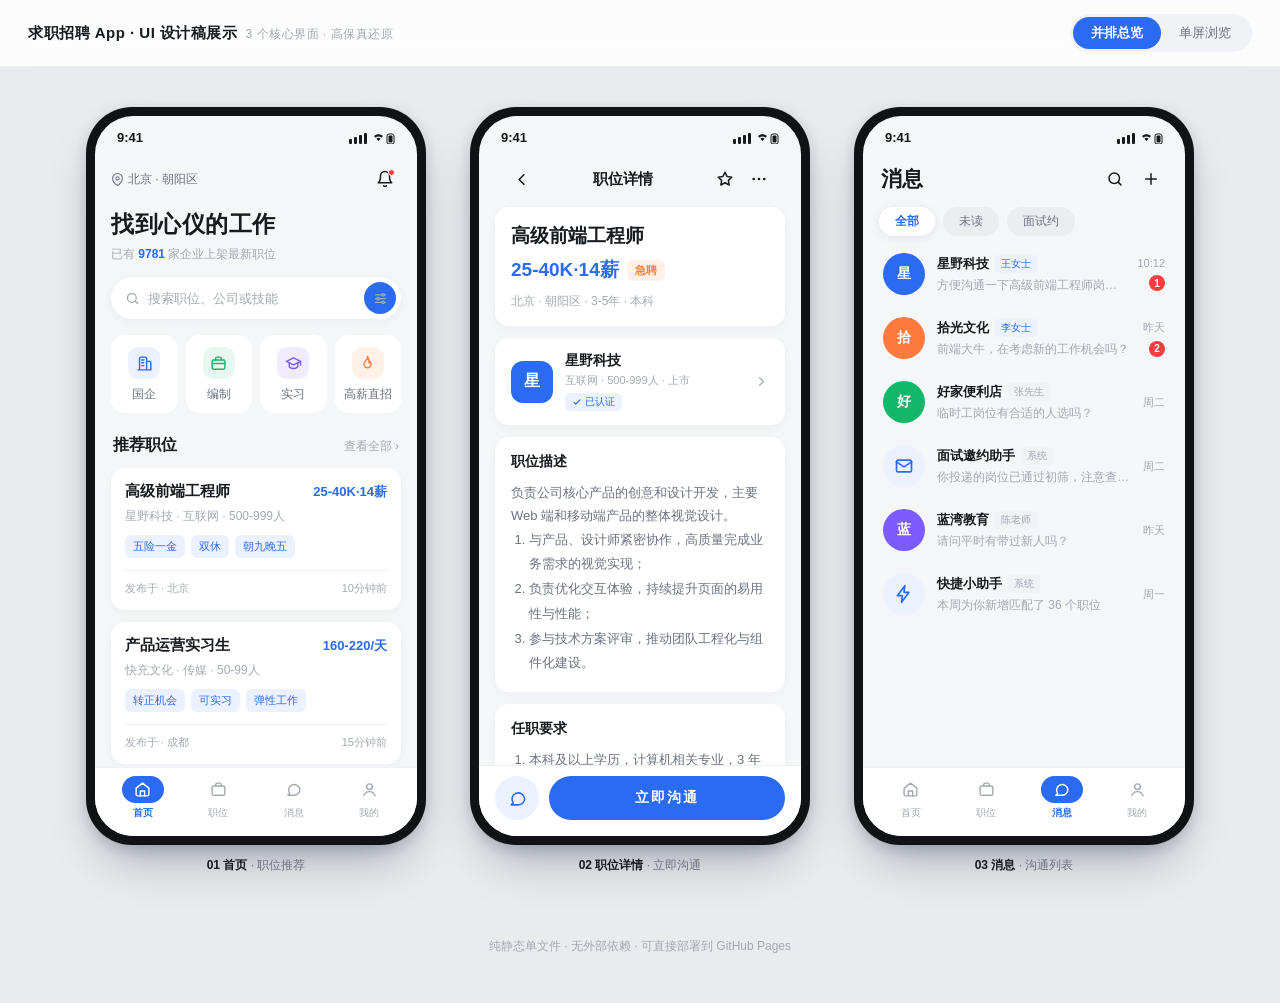
==== commit 6a9723e6: "Add files via upload" ====
--- a/index.html
+++ b/index.html
@@ -1,160 +1,395 @@
 <!DOCTYPE html>
 <html lang="zh-CN">
 <head>
-  <meta charset="UTF-8" />
-  <meta name="viewport" content="width=device-width, initial-scale=1.0" />
-  <title>首页 · 求职招聘 App UI 展示</title>
-  <link rel="stylesheet" href="css/style.css" />
+<meta charset="UTF-8" />
+<meta name="viewport" content="width=device-width, initial-scale=1.0" />
+<title>求职招聘 App · UI 设计稿展示</title>
+<style>
+  :root {
+    --blue:#2A6BF2; --blue-dark:#1E57D6; --blue-soft:#EBF1FF;
+    --orange:#FF7A3D; --green:#12B76A; --purple:#7C5CFF;
+    --text:#171A1F; --text-2:#6B7280; --text-3:#A3A9B3;
+    --bg:#F5F6F8; --card:#fff; --line:#EEF0F3; --danger:#F53F3F;
+    --radius:14px;
+  }
+  * { margin:0; padding:0; box-sizing:border-box; }
+  body {
+    font-family:"PingFang SC","Hiragino Sans GB","Microsoft YaHei",-apple-system,sans-serif;
+    background:#E9EBEE; color:var(--text); -webkit-font-smoothing:antialiased;
+  }
+  a { text-decoration:none; color:inherit; }
+  button { font-family:inherit; border:none; background:none; cursor:pointer; color:inherit; }
+  input { font-family:inherit; border:none; outline:none; background:transparent; }
+  ul { list-style:none; }
+
+  /* ===== 站点头部 ===== */
+  .topbar {
+    position:sticky; top:0; z-index:50;
+    display:flex; align-items:center; justify-content:space-between; gap:16px; flex-wrap:wrap;
+    padding:14px 28px;
+    background:rgba(255,255,255,.86); backdrop-filter:blur(12px);
+    border-bottom:1px solid rgba(0,0,0,.06);
+  }
+  .brand { font-size:15px; font-weight:700; letter-spacing:.5px; }
+  .brand span { font-weight:400; color:var(--text-3); font-size:12px; margin-left:8px; }
+  .seg { display:flex; background:#F0F2F5; border-radius:999px; padding:3px; }
+  .seg button { padding:7px 18px; border-radius:999px; font-size:13px; color:var(--text-2); transition:all .2s; }
+  .seg button.on { background:var(--blue); color:#fff; font-weight:600; }
+
+  .wrap { padding:40px 24px 64px; }
+  .grid { display:flex; flex-wrap:wrap; justify-content:center; gap:44px; }
+  .frame { display:flex; flex-direction:column; align-items:center; gap:12px; }
+  .frame figcaption { font-size:12px; color:var(--text-2); }
+  .frame figcaption b { color:var(--text); font-weight:600; }
+
+  .single { display:flex; flex-direction:column; align-items:center; gap:20px; }
+  .single.hidden, .grid.hidden { display:none; }
+  .tabs { display:flex; gap:8px; flex-wrap:wrap; justify-content:center; }
+  .tab-btn { padding:8px 22px; border-radius:999px; font-size:13px; color:var(--text-2); background:#fff; box-shadow:0 2px 8px rgba(20,40,90,.06); transition:all .2s; }
+  .tab-btn.on { background:var(--blue); color:#fff; font-weight:600; }
+
+  /* ===== 手机外壳 ===== */
+  .phone {
+    width:340px; max-width:100%; background:#101215;
+    border-radius:46px; padding:9px;
+    box-shadow:0 26px 50px -18px rgba(15,25,50,.38), 0 4px 14px rgba(15,25,50,.16);
+  }
+  .screen {
+    height:720px; background:var(--bg); border-radius:38px; overflow:hidden;
+    display:flex; flex-direction:column;
+  }
+  .statusbar {
+    flex:none; display:flex; align-items:center; justify-content:space-between;
+    padding:14px 22px 4px; font-size:13px; font-weight:600;
+  }
+  .page { flex:1; overflow-y:auto; padding:8px 16px 20px; scrollbar-width:none; }
+  .page::-webkit-scrollbar { display:none; }
+
+  /* ===== 首页 ===== */
+  .loc-row { display:flex; align-items:center; justify-content:space-between; margin:6px 0 14px; }
+  .loc { display:inline-flex; align-items:center; gap:4px; font-size:12px; color:var(--text-2); }
+  .icon-btn { position:relative; width:32px; height:32px; display:grid; place-items:center; border-radius:50%; transition:background .2s; }
+  .icon-btn:active { background:rgba(0,0,0,.06); }
+  .icon-btn .dot { position:absolute; top:6px; right:6px; width:7px; height:7px; border-radius:50%; background:var(--danger); border:1.5px solid var(--bg); }
+  .home-hero h1 { font-size:23px; font-weight:700; letter-spacing:.5px; }
+  .home-hero .sub { margin-top:6px; font-size:12px; color:var(--text-3); }
+  .home-hero .sub b { color:var(--blue); }
+  .search {
+    display:flex; align-items:center; gap:8px; margin-top:14px; padding:5px 5px 5px 14px;
+    background:var(--card); border-radius:999px; box-shadow:0 2px 10px rgba(20,40,90,.05);
+  }
+  .search svg { flex:none; color:var(--text-3); }
+  .search input { flex:1; font-size:13px; color:var(--text); }
+  .search input::placeholder { color:var(--text-3); }
+  .search-go { flex:none; width:32px; height:32px; border-radius:50%; display:grid; place-items:center; background:var(--blue); color:#fff; }
+  .quick-grid { display:grid; grid-template-columns:repeat(4,1fr); gap:8px; margin-top:16px; }
+  .quick { display:flex; flex-direction:column; align-items:center; gap:7px; padding:12px 0 10px; background:var(--card); border-radius:var(--radius); font-size:12px; color:var(--text-2); transition:transform .15s; }
+  .quick:active { transform:scale(.95); }
+  .q-ico { width:32px; height:32px; border-radius:10px; display:grid; place-items:center; color:var(--blue); background:var(--blue-soft); }
+  .q-ico.g { color:var(--green); background:#E8F8F0; }
+  .q-ico.p { color:var(--purple); background:#F0EBFF; }
+  .q-ico.o { color:var(--orange); background:#FFF1E8; }
+  .section-head { display:flex; align-items:baseline; justify-content:space-between; margin:22px 2px 12px; }
+  .section-head h2 { font-size:16px; font-weight:700; }
+  .section-head a { font-size:12px; color:var(--text-3); }
+  .job-card { display:block; background:var(--card); border-radius:var(--radius); padding:14px; margin-bottom:12px; box-shadow:0 2px 10px rgba(20,40,90,.04); transition:transform .15s; }
+  .job-card:active { transform:scale(.98); }
+  .job-top { display:flex; align-items:baseline; justify-content:space-between; gap:10px; }
+  .job-top h3 { font-size:15px; font-weight:700; }
+  .salary { font-size:13px; font-weight:700; color:var(--blue); white-space:nowrap; }
+  .job-meta { margin-top:7px; font-size:12px; color:var(--text-3); }
+  .tags { display:flex; flex-wrap:wrap; gap:6px; margin-top:10px; }
+  .tags span { font-size:11px; color:var(--blue); background:var(--blue-soft); padding:4px 8px; border-radius:6px; }
+  .job-foot { display:flex; justify-content:space-between; margin-top:12px; padding-top:10px; border-top:1px solid var(--line); font-size:11px; color:var(--text-3); }
+
+  /* ===== TabBar ===== */
+  .tabbar { flex:none; display:flex; align-items:center; justify-content:space-around; padding:8px 10px 16px; background:var(--card); border-top:1px solid var(--line); }
+  .tab { display:flex; flex-direction:column; align-items:center; gap:3px; font-size:10px; color:var(--text-3); }
+  .tab .tab-ico { width:42px; height:27px; border-radius:999px; display:grid; place-items:center; transition:background .2s; }
+  .tab.on { color:var(--blue); font-weight:600; }
+  .tab.on .tab-ico { background:var(--blue); color:#fff; }
+
+  /* ===== 详情页 ===== */
+  .navbar { flex:none; display:flex; align-items:center; justify-content:space-between; padding:6px 10px; }
+  .navbar .navbar-title { font-size:15px; font-weight:600; }
+  .navbar .nav-group { display:flex; gap:2px; }
+  .detail-card { background:var(--card); border-radius:var(--radius); padding:16px; margin-top:6px; box-shadow:0 2px 10px rgba(20,40,90,.04); }
+  .detail-card h1 { font-size:19px; font-weight:700; }
+  .salary-row { display:flex; align-items:center; gap:8px; margin-top:8px; }
+  .salary-lg { font-size:19px; font-weight:800; color:var(--blue); }
+  .badge-hot { font-size:11px; color:var(--orange); background:#FFF1E8; padding:3px 8px; border-radius:6px; font-weight:600; }
+  .detail-meta { margin-top:10px; font-size:12px; color:var(--text-3); }
+  .company-row { display:flex; align-items:center; gap:12px; background:var(--card); border-radius:var(--radius); padding:14px 16px; margin-top:12px; box-shadow:0 2px 10px rgba(20,40,90,.04); }
+  .company-logo { flex:none; width:42px; height:42px; border-radius:12px; display:grid; place-items:center; background:var(--blue); color:#fff; font-size:16px; font-weight:700; }
+  .company-info { flex:1; min-width:0; }
+  .company-info h3 { font-size:14px; font-weight:700; }
+  .company-info p { margin-top:3px; font-size:11px; color:var(--text-3); }
+  .cert { display:inline-flex; align-items:center; gap:3px; margin-top:5px; font-size:10px; color:var(--blue); background:var(--blue-soft); padding:2px 7px; border-radius:5px; }
+  .block { background:var(--card); border-radius:var(--radius); padding:16px; margin-top:12px; box-shadow:0 2px 10px rgba(20,40,90,.04); }
+  .block h2 { font-size:14px; font-weight:700; margin-bottom:10px; }
+  .block p { font-size:13px; line-height:1.8; color:var(--text-2); }
+  .block ol { padding-left:18px; }
+  .block ol li { font-size:13px; line-height:1.9; color:var(--text-2); }
+  .actionbar { flex:none; display:flex; align-items:center; gap:10px; padding:10px 16px 16px; background:var(--card); border-top:1px solid var(--line); }
+  .chat-fab { flex:none; width:44px; height:44px; border-radius:50%; display:grid; place-items:center; background:var(--blue-soft); color:var(--blue); transition:transform .15s; }
+  .chat-fab:active { transform:scale(.92); }
+  .btn-primary { flex:1; height:44px; border-radius:999px; background:var(--blue); color:#fff; font-size:14px; font-weight:600; letter-spacing:2px; transition:background .2s; }
+  .btn-primary:active { background:var(--blue-dark); }
+  .btn-primary.done { background:#9DB9F5; }
+
+  /* ===== 消息页 ===== */
+  .msg-header { display:flex; align-items:center; justify-content:space-between; padding:6px 2px 12px; }
+  .msg-header h1 { font-size:21px; font-weight:700; }
+  .msg-header .nav-group { display:flex; gap:4px; }
+  .chips { display:flex; gap:8px; margin-bottom:6px; }
+  .chip { padding:6px 16px; border-radius:999px; font-size:12px; color:var(--text-2); background:#EBEDF1; transition:all .2s; }
+  .chip.on { background:var(--card); color:var(--blue); font-weight:600; box-shadow:0 2px 8px rgba(20,40,90,.08); }
+  .msg-item { display:flex; align-items:center; gap:12px; padding:11px 4px; border-radius:12px; transition:background .15s; cursor:pointer; }
+  .msg-item:active { background:rgba(0,0,0,.03); }
+  .avatar { flex:none; width:42px; height:42px; border-radius:50%; display:grid; place-items:center; color:#fff; font-size:14px; font-weight:600; }
+  .avatar.sys { background:var(--blue-soft); color:var(--blue); }
+  .msg-body { flex:1; min-width:0; }
+  .msg-name { display:flex; align-items:center; gap:6px; font-size:13px; font-weight:600; }
+  .msg-name .role { font-size:10px; font-weight:500; color:var(--text-3); background:#F0F2F5; padding:2px 6px; border-radius:4px; }
+  .msg-name .role.b { color:var(--blue); background:var(--blue-soft); }
+  .msg-preview { margin-top:4px; font-size:12px; color:var(--text-3); white-space:nowrap; overflow:hidden; text-overflow:ellipsis; }
+  .msg-side { flex:none; display:flex; flex-direction:column; align-items:flex-end; gap:6px; }
+  .msg-time { font-size:11px; color:var(--text-3); }
+  .msg-badge { min-width:16px; height:16px; padding:0 4px; border-radius:999px; background:var(--danger); color:#fff; font-size:10px; font-weight:600; display:grid; place-items:center; }
+  .msg-item.hide { display:none; }
+
+  footer { text-align:center; padding:0 24px 48px; font-size:12px; color:var(--text-3); }
+
+  @media (max-width:1180px) { .grid { gap:36px; } .phone { width:300px; } }
+  @media (max-width:900px) { .grid { flex-direction:column; align-items:center; } .phone { width:340px; } }
+  @media (max-width:480px) { .topbar { padding:12px 16px; } .wrap { padding:24px 12px 40px; } .phone { width:100%; padding:6px; } }
+</style>
 </head>
 <body>
-  <header class="stage-bar">
-    <span class="stage-title">求职招聘 App · UI 高保真展示</span>
-    <nav class="stage-nav">
-      <a href="index.html" class="active">首页</a>
-      <a href="job-detail.html">职位详情</a>
-      <a href="messages.html">消息</a>
-    </nav>
-  </header>
-
-  <main class="stage-body">
-    <section class="phone">
-      <div class="screen">
-
-        <!-- 状态栏 -->
-        <div class="statusbar">
-          <span>9:41</span>
-          <svg width="46" height="12" viewBox="0 0 46 12" fill="currentColor">
-            <rect x="0" y="7" width="3" height="5" rx="1"/><rect x="5" y="5" width="3" height="7" rx="1"/>
-            <rect x="10" y="3" width="3" height="9" rx="1"/><rect x="15" y="1" width="3" height="11" rx="1"/>
-            <path d="M25 4c2.6-2.3 6.4-2.3 9 0l-1.5 1.7a4.6 4.6 0 0 0-6 0L25 4zm2.4 2.7a3 3 0 0 1 4.2 0L29.5 9l-2.1-2.3z"/>
-            <rect x="38" y="2" width="7" height="10" rx="2" fill="none" stroke="currentColor"/>
-            <rect x="39.5" y="3.5" width="4" height="7" rx="1"/>
-          </svg>
-        </div>
-
-        <!-- 页面内容 -->
-        <div class="page">
-          <div class="loc-row">
-            <span class="loc">
-              <svg width="13" height="13" viewBox="0 0 24 24" fill="none" stroke="currentColor" stroke-width="2" stroke-linecap="round" stroke-linejoin="round">
-                <path d="M21 10c0 7-9 13-9 13s-9-6-9-13a9 9 0 0 1 18 0z"/><circle cx="12" cy="10" r="3"/>
-              </svg>
-              北京 · 朝阳区
-            </span>
-            <button class="icon-btn" title="通知">
-              <svg width="19" height="19" viewBox="0 0 24 24" fill="none" stroke="currentColor" stroke-width="2" stroke-linecap="round" stroke-linejoin="round">
-                <path d="M18 8a6 6 0 0 0-12 0c0 7-3 9-3 9h18s-3-2-3-9"/><path d="M13.7 21a2 2 0 0 1-3.4 0"/>
-              </svg>
-              <i class="dot"></i>
-            </button>
-          </div>
-
-          <div class="home-hero">
-            <h1>找到心仪的工作</h1>
-            <p class="sub">已有 <b>9781</b> 家企业上架最新职位</p>
-          </div>
-
-          <div class="search">
-            <svg width="16" height="16" viewBox="0 0 24 24" fill="none" stroke="currentColor" stroke-width="2" stroke-linecap="round">
-              <circle cx="11" cy="11" r="7"/><path d="m20 20-3.5-3.5"/>
-            </svg>
-            <input type="text" placeholder="搜索职位、公司或技能" />
-            <button class="search-go" title="筛选">
-              <svg width="16" height="16" viewBox="0 0 24 24" fill="none" stroke="currentColor" stroke-width="2" stroke-linecap="round">
-                <path d="M4 6h10M18 6h2M4 12h2M10 12h10M4 18h10M18 18h2"/>
-                <circle cx="16" cy="6" r="2"/><circle cx="8" cy="12" r="2"/><circle cx="16" cy="18" r="2"/>
-              </svg>
-            </button>
-          </div>
-
-          <div class="quick-grid">
-            <a class="quick" href="job-detail.html">
-              <span class="q-ico">
-                <svg width="18" height="18" viewBox="0 0 24 24" fill="none" stroke="currentColor" stroke-width="2" stroke-linecap="round" stroke-linejoin="round">
-                  <path d="M3 21h18M5 21V5a2 2 0 0 1 2-2h6a2 2 0 0 1 2 2v16M15 9h4a2 2 0 0 1 2 2v10"/>
-                  <path d="M8 7h3M8 11h3M8 15h3"/>
-                </svg>
-              </span>国企
-            </a>
-            <a class="quick" href="job-detail.html">
-              <span class="q-ico green">
-                <svg width="18" height="18" viewBox="0 0 24 24" fill="none" stroke="currentColor" stroke-width="2" stroke-linecap="round" stroke-linejoin="round">
-                  <rect x="3" y="7" width="18" height="13" rx="2"/><path d="M8 7V5a2 2 0 0 1 2-2h4a2 2 0 0 1 2 2v2"/><path d="M3 12h18"/>
-                </svg>
-              </span>编制
-            </a>
-            <a class="quick" href="job-detail.html">
-              <span class="q-ico purple">
-                <svg width="18" height="18" viewBox="0 0 24 24" fill="none" stroke="currentColor" stroke-width="2" stroke-linecap="round" stroke-linejoin="round">
-                  <path d="M22 9 12 4 2 9l10 5 10-5z"/><path d="M6 11.5V16c0 1.5 2.7 3 6 3s6-1.5 6-3v-4.5"/><path d="M22 9v5"/>
-                </svg>
-              </span>实习
-            </a>
-            <a class="quick" href="job-detail.html">
-              <span class="q-ico orange">
-                <svg width="18" height="18" viewBox="0 0 24 24" fill="none" stroke="currentColor" stroke-width="2" stroke-linecap="round" stroke-linejoin="round">
-                  <path d="M12 2c1 3-1 4.5-2.5 6C8 9.5 7 11 7 13a5 5 0 0 0 10 0c0-1.5-.5-2.7-1.5-4-.3 1-.8 1.7-1.5 2 .3-2.5-.5-6-2-9z"/>
-                </svg>
-              </span>高薪直招
-            </a>
-          </div>
-
-          <div class="section-head">
-            <h2>推荐职位</h2>
-            <a href="job-detail.html">查看全部 ›</a>
-          </div>
-
-          <a class="job-card" href="job-detail.html">
-            <div class="job-top"><h3>高级前端工程师</h3><span class="salary">25-40K·14薪</span></div>
-            <p class="job-meta">星野科技 · 互联网 · 500-999人</p>
-            <div class="tags"><span>五险一金</span><span>双休</span><span>朝九晚五</span></div>
-            <div class="job-foot"><span>发布于 · 北京</span><span>10分钟前</span></div>
-          </a>
-
-          <a class="job-card" href="job-detail.html">
-            <div class="job-top"><h3>产品运营实习生</h3><span class="salary">160-220/天</span></div>
-            <p class="job-meta">快充文化 · 传媒 · 50-99人</p>
-            <div class="tags"><span>转正机会</span><span>可实习</span><span>弹性工作</span></div>
-            <div class="job-foot"><span>发布于 · 成都</span><span>15分钟前</span></div>
-          </a>
-        </div>
-
-        <!-- 底部 TabBar -->
-        <nav class="tabbar">
-          <a class="tab active" href="index.html">
-            <span class="tab-ico">
-              <svg width="18" height="18" viewBox="0 0 24 24" fill="none" stroke="currentColor" stroke-width="2" stroke-linecap="round" stroke-linejoin="round">
-                <path d="m3 10 9-7 9 7v9a2 2 0 0 1-2 2H5a2 2 0 0 1-2-2z"/><path d="M9 21v-7h6v7"/>
-              </svg>
-            </span>首页
-          </a>
-          <a class="tab" href="job-detail.html">
-            <span class="tab-ico">
-              <svg width="18" height="18" viewBox="0 0 24 24" fill="none" stroke="currentColor" stroke-width="2" stroke-linecap="round" stroke-linejoin="round">
-                <rect x="3" y="7" width="18" height="13" rx="2"/><path d="M8 7V5a2 2 0 0 1 2-2h4a2 2 0 0 1 2 2v2"/>
-              </svg>
-            </span>职位
-          </a>
-          <a class="tab" href="messages.html">
-            <span class="tab-ico">
-              <svg width="18" height="18" viewBox="0 0 24 24" fill="none" stroke="currentColor" stroke-width="2" stroke-linecap="round" stroke-linejoin="round">
-                <path d="M21 12a8 8 0 0 1-8 8H4l2.5-2.5A8 8 0 1 1 21 12z"/>
-              </svg>
-            </span>消息
-          </a>
-          <a class="tab" href="index.html">
-            <span class="tab-ico">
-              <svg width="18" height="18" viewBox="0 0 24 24" fill="none" stroke="currentColor" stroke-width="2" stroke-linecap="round" stroke-linejoin="round">
-                <circle cx="12" cy="8" r="4"/><path d="M4 21c1.5-4 4.5-6 8-6s6.5 2 8 6"/>
-              </svg>
-            </span>我的
-          </a>
-        </nav>
-
-      </div>
-    </section>
-  </main>
-
-  <script src="js/main.js"></script>
+
+<header class="topbar">
+  <div class="brand">求职招聘 App · UI 设计稿展示<span>3 个核心界面 · 高保真还原</span></div>
+  <div class="seg">
+    <button data-view="grid" class="on">并排总览</button>
+    <button data-view="single">单屏浏览</button>
+  </div>
+</header>
+
+<main class="wrap">
+  <section id="gridView" class="grid">
+    <figure class="frame"><div class="phone" data-screen="home"></div><figcaption><b>01 首页</b> · 职位推荐</figcaption></figure>
+    <figure class="frame"><div class="phone" data-screen="job"></div><figcaption><b>02 职位详情</b> · 立即沟通</figcaption></figure>
+    <figure class="frame"><div class="phone" data-screen="messages"></div><figcaption><b>03 消息</b> · 沟通列表</figcaption></figure>
+  </section>
+
+  <section id="singleView" class="single hidden">
+    <div class="tabs">
+      <button class="tab-btn on" data-go="home">首页</button>
+      <button class="tab-btn" data-go="job">职位详情</button>
+      <button class="tab-btn" data-go="messages">消息</button>
+    </div>
+    <div class="phone" id="singlePhone"></div>
+  </section>
+</main>
+
+<footer>纯静态单文件 · 无外部依赖 · 可直接部署到 GitHub Pages</footer>
+
+<script>
+(function () {
+  var STATUS = '<div class="statusbar"><span>9:41</span>' +
+    '<svg width="46" height="12" viewBox="0 0 46 12" fill="currentColor">' +
+    '<rect x="0" y="7" width="3" height="5" rx="1"/><rect x="5" y="5" width="3" height="7" rx="1"/>' +
+    '<rect x="10" y="3" width="3" height="9" rx="1"/><rect x="15" y="1" width="3" height="11" rx="1"/>' +
+    '<path d="M25 4c2.6-2.3 6.4-2.3 9 0l-1.5 1.7a4.6 4.6 0 0 0-6 0L25 4zm2.4 2.7a3 3 0 0 1 4.2 0L29.5 9l-2.1-2.3z"/>' +
+    '<rect x="38" y="2" width="7" height="10" rx="2" fill="none" stroke="currentColor"/>' +
+    '<rect x="39.5" y="3.5" width="4" height="7" rx="1"/></svg></div>';
+
+  var TABS = {
+    home: '<svg width="17" height="17" viewBox="0 0 24 24" fill="none" stroke="currentColor" stroke-width="2" stroke-linecap="round" stroke-linejoin="round"><path d="m3 10 9-7 9 7v9a2 2 0 0 1-2 2H5a2 2 0 0 1-2-2z"/><path d="M9 21v-7h6v7"/></svg>',
+    job: '<svg width="17" height="17" viewBox="0 0 24 24" fill="none" stroke="currentColor" stroke-width="2" stroke-linecap="round" stroke-linejoin="round"><rect x="3" y="7" width="18" height="13" rx="2"/><path d="M8 7V5a2 2 0 0 1 2-2h4a2 2 0 0 1 2 2v2"/></svg>',
+    messages: '<svg width="17" height="17" viewBox="0 0 24 24" fill="none" stroke="currentColor" stroke-width="2" stroke-linecap="round" stroke-linejoin="round"><path d="M21 12a8 8 0 0 1-8 8H4l2.5-2.5A8 8 0 1 1 21 12z"/></svg>',
+    me: '<svg width="17" height="17" viewBox="0 0 24 24" fill="none" stroke="currentColor" stroke-width="2" stroke-linecap="round" stroke-linejoin="round"><circle cx="12" cy="8" r="4"/><path d="M4 21c1.5-4 4.5-6 8-6s6.5 2 8 6"/></svg>'
+  };
+
+  function tabbar(active) {
+    var items = [['home', '首页'], ['job', '职位'], ['messages', '消息'], ['me', '我的']];
+    var html = '<nav class="tabbar">';
+    items.forEach(function (it) {
+      var key = it[0] === 'me' ? 'me' : it[0];
+      var on = it[0] === active ? ' on' : '';
+      var go = ' data-go="' + (it[0] === 'me' ? 'home' : it[0]) + '"';
+      html += '<a class="tab' + on + '"' + go + '><span class="tab-ico">' + TABS[key] + '</span>' + it[1] + '</a>';
+    });
+    return html + '</nav>';
+  }
+
+  var HOME =
+    '<div class="loc-row"><span class="loc">' +
+    '<svg width="13" height="13" viewBox="0 0 24 24" fill="none" stroke="currentColor" stroke-width="2" stroke-linecap="round" stroke-linejoin="round"><path d="M21 10c0 7-9 13-9 13s-9-6-9-13a9 9 0 0 1 18 0z"/><circle cx="12" cy="10" r="3"/></svg>' +
+    '北京 · 朝阳区</span>' +
+    '<button class="icon-btn"><svg width="18" height="18" viewBox="0 0 24 24" fill="none" stroke="currentColor" stroke-width="2" stroke-linecap="round" stroke-linejoin="round"><path d="M18 8a6 6 0 0 0-12 0c0 7-3 9-3 9h18s-3-2-3-9"/><path d="M13.7 21a2 2 0 0 1-3.4 0"/></svg><i class="dot"></i></button></div>' +
+    '<div class="home-hero"><h1>找到心仪的工作</h1><p class="sub">已有 <b>9781</b> 家企业上架最新职位</p></div>' +
+    '<div class="search"><svg width="15" height="15" viewBox="0 0 24 24" fill="none" stroke="currentColor" stroke-width="2" stroke-linecap="round"><circle cx="11" cy="11" r="7"/><path d="m20 20-3.5-3.5"/></svg>' +
+    '<input type="text" placeholder="搜索职位、公司或技能" data-role="search" />' +
+    '<button class="search-go"><svg width="15" height="15" viewBox="0 0 24 24" fill="none" stroke="currentColor" stroke-width="2" stroke-linecap="round"><path d="M4 6h10M18 6h2M4 12h2M10 12h10M4 18h10M18 18h2"/><circle cx="16" cy="6" r="2"/><circle cx="8" cy="12" r="2"/><circle cx="16" cy="18" r="2"/></svg></button></div>' +
+    '<div class="quick-grid">' +
+    '<a class="quick" data-go="job"><span class="q-ico"><svg width="17" height="17" viewBox="0 0 24 24" fill="none" stroke="currentColor" stroke-width="2" stroke-linecap="round" stroke-linejoin="round"><path d="M3 21h18M5 21V5a2 2 0 0 1 2-2h6a2 2 0 0 1 2 2v16M15 9h4a2 2 0 0 1 2 2v10"/><path d="M8 7h3M8 11h3M8 15h3"/></svg></span>国企</a>' +
+    '<a class="quick" data-go="job"><span class="q-ico g"><svg width="17" height="17" viewBox="0 0 24 24" fill="none" stroke="currentColor" stroke-width="2" stroke-linecap="round" stroke-linejoin="round"><rect x="3" y="7" width="18" height="13" rx="2"/><path d="M8 7V5a2 2 0 0 1 2-2h4a2 2 0 0 1 2 2v2"/><path d="M3 12h18"/></svg></span>编制</a>' +
+    '<a class="quick" data-go="job"><span class="q-ico p"><svg width="17" height="17" viewBox="0 0 24 24" fill="none" stroke="currentColor" stroke-width="2" stroke-linecap="round" stroke-linejoin="round"><path d="M22 9 12 4 2 9l10 5 10-5z"/><path d="M6 11.5V16c0 1.5 2.7 3 6 3s6-1.5 6-3v-4.5"/><path d="M22 9v5"/></svg></span>实习</a>' +
+    '<a class="quick" data-go="job"><span class="q-ico o"><svg width="17" height="17" viewBox="0 0 24 24" fill="none" stroke="currentColor" stroke-width="2" stroke-linecap="round" stroke-linejoin="round"><path d="M12 2c1 3-1 4.5-2.5 6C8 9.5 7 11 7 13a5 5 0 0 0 10 0c0-1.5-.5-2.7-1.5-4-.3 1-.8 1.7-1.5 2 .3-2.5-.5-6-2-9z"/></svg></span>高薪直招</a>' +
+    '</div>' +
+    '<div class="section-head"><h2>推荐职位</h2><a data-go="job">查看全部 ›</a></div>' +
+    '<a class="job-card" data-go="job"><div class="job-top"><h3>高级前端工程师</h3><span class="salary">25-40K·14薪</span></div>' +
+    '<p class="job-meta">星野科技 · 互联网 · 500-999人</p>' +
+    '<div class="tags"><span>五险一金</span><span>双休</span><span>朝九晚五</span></div>' +
+    '<div class="job-foot"><span>发布于 · 北京</span><span>10分钟前</span></div></a>' +
+    '<a class="job-card" data-go="job"><div class="job-top"><h3>产品运营实习生</h3><span class="salary">160-220/天</span></div>' +
+    '<p class="job-meta">快充文化 · 传媒 · 50-99人</p>' +
+    '<div class="tags"><span>转正机会</span><span>可实习</span><span>弹性工作</span></div>' +
+    '<div class="job-foot"><span>发布于 · 成都</span><span>15分钟前</span></div></a>';
+
+  var JOB =
+    '<div class="navbar">' +
+    '<a class="icon-btn" data-go="home"><svg width="19" height="19" viewBox="0 0 24 24" fill="none" stroke="currentColor" stroke-width="2" stroke-linecap="round" stroke-linejoin="round"><path d="m15 18-6-6 6-6"/></svg></a>' +
+    '<span class="navbar-title">职位详情</span><div class="nav-group">' +
+    '<button class="icon-btn" data-role="fav"><svg width="18" height="18" viewBox="0 0 24 24" fill="none" stroke="currentColor" stroke-width="2" stroke-linecap="round" stroke-linejoin="round"><path d="m12 3 2.7 5.6 6.3.9-4.5 4.3 1 6.2-5.5-3-5.5 3 1-6.2L3 9.5l6.3-.9z"/></svg></button>' +
+    '<button class="icon-btn"><svg width="18" height="18" viewBox="0 0 24 24" fill="currentColor"><circle cx="5" cy="12" r="1.8"/><circle cx="12" cy="12" r="1.8"/><circle cx="19" cy="12" r="1.8"/></svg></button>' +
+    '</div></div>' +
+    '<div class="detail-card"><h1>高级前端工程师</h1>' +
+    '<div class="salary-row"><span class="salary-lg">25-40K·14薪</span><span class="badge-hot">急聘</span></div>' +
+    '<p class="detail-meta">北京 · 朝阳区 · 3-5年 · 本科</p></div>' +
+    '<div class="company-row"><span class="company-logo">星</span><div class="company-info">' +
+    '<h3>星野科技</h3><p>互联网 · 500-999人 · 上市</p>' +
+    '<span class="cert"><svg width="10" height="10" viewBox="0 0 24 24" fill="none" stroke="currentColor" stroke-width="3" stroke-linecap="round" stroke-linejoin="round"><path d="m5 13 4 4L19 7"/></svg>已认证</span></div>' +
+    '<svg width="15" height="15" viewBox="0 0 24 24" fill="none" stroke="#A3A9B3" stroke-width="2" stroke-linecap="round" stroke-linejoin="round"><path d="m9 18 6-6-6-6"/></svg></div>' +
+    '<div class="block"><h2>职位描述</h2><p>负责公司核心产品的创意和设计开发，主要 Web 端和移动端产品的整体视觉设计。</p>' +
+    '<ol><li>与产品、设计师紧密协作，高质量完成业务需求的视觉实现；</li>' +
+    '<li>负责优化交互体验，持续提升页面的易用性与性能；</li>' +
+    '<li>参与技术方案评审，推动团队工程化与组件化建设。</li></ol></div>' +
+    '<div class="block"><h2>任职要求</h2>' +
+    '<ol><li>本科及以上学历，计算机相关专业，3 年以上前端开发经验；</li>' +
+    '<li>精通 React / TypeScript，具备组件化开发和性能优化经验；</li>' +
+    '<li>有大厂工作经验优先，具备良好的审美与团队协作能力。</li></ol></div>';
+
+  var MESSAGES =
+    '<div class="msg-header"><h1>消息</h1><div class="nav-group">' +
+    '<button class="icon-btn"><svg width="18" height="18" viewBox="0 0 24 24" fill="none" stroke="currentColor" stroke-width="2" stroke-linecap="round"><circle cx="11" cy="11" r="7"/><path d="m20 20-3.5-3.5"/></svg></button>' +
+    '<button class="icon-btn"><svg width="18" height="18" viewBox="0 0 24 24" fill="none" stroke="currentColor" stroke-width="2" stroke-linecap="round"><path d="M12 5v14M5 12h14"/></svg></button>' +
+    '</div></div>' +
+    '<div class="chips"><button class="chip on" data-filter="all">全部</button>' +
+    '<button class="chip" data-filter="unread">未读</button>' +
+    '<button class="chip" data-filter="interview">面试约</button></div>' +
+    '<ul>' +
+    '<li class="msg-item" data-type="chat" data-unread="1"><span class="avatar" style="background:#2A6BF2">星</span>' +
+    '<div class="msg-body"><div class="msg-name">星野科技<span class="role b">王女士</span></div>' +
+    '<p class="msg-preview">方便沟通一下高级前端工程师岗位吗？</p></div>' +
+    '<div class="msg-side"><span class="msg-time">10:12</span><span class="msg-badge">1</span></div></li>' +
+    '<li class="msg-item" data-type="chat" data-unread="1"><span class="avatar" style="background:#FF7A3D">拾</span>' +
+    '<div class="msg-body"><div class="msg-name">拾光文化<span class="role b">李女士</span></div>' +
+    '<p class="msg-preview">前端大牛，在考虑新的工作机会吗？</p></div>' +
+    '<div class="msg-side"><span class="msg-time">昨天</span><span class="msg-badge">2</span></div></li>' +
+    '<li class="msg-item" data-type="interview"><span class="avatar" style="background:#12B76A">好</span>' +
+    '<div class="msg-body"><div class="msg-name">好家便利店<span class="role">张先生</span></div>' +
+    '<p class="msg-preview">临时工岗位有合适的人选吗？</p></div>' +
+    '<div class="msg-side"><span class="msg-time">周二</span></div></li>' +
+    '<li class="msg-item" data-type="system"><span class="avatar sys">' +
+    '<svg width="20" height="20" viewBox="0 0 24 24" fill="none" stroke="currentColor" stroke-width="2" stroke-linecap="round" stroke-linejoin="round"><rect x="3" y="5" width="18" height="14" rx="2"/><path d="m3 7 9 6 9-6"/></svg></span>' +
+    '<div class="msg-body"><div class="msg-name">面试邀约助手<span class="role">系统</span></div>' +
+    '<p class="msg-preview">你投递的岗位已通过初筛，注意查收邀约！</p></div>' +
+    '<div class="msg-side"><span class="msg-time">周二</span></div></li>' +
+    '<li class="msg-item" data-type="chat"><span class="avatar" style="background:#7C5CFF">蓝</span>' +
+    '<div class="msg-body"><div class="msg-name">蓝湾教育<span class="role">陈老师</span></div>' +
+    '<p class="msg-preview">请问平时有带过新人吗？</p></div>' +
+    '<div class="msg-side"><span class="msg-time">昨天</span></div></li>' +
+    '<li class="msg-item" data-type="system"><span class="avatar sys">' +
+    '<svg width="20" height="20" viewBox="0 0 24 24" fill="none" stroke="currentColor" stroke-width="2" stroke-linecap="round" stroke-linejoin="round"><path d="M13 2 4 14h6l-1 8 9-12h-6z"/></svg></span>' +
+    '<div class="msg-body"><div class="msg-name">快捷小助手<span class="role">系统</span></div>' +
+    '<p class="msg-preview">本周为你新增匹配了 36 个职位</p></div>' +
+    '<div class="msg-side"><span class="msg-time">周一</span></div></li>' +
+    '</ul>';
+
+  function screenHTML(key) {
+    if (key === 'home') return STATUS + '<div class="page">' + HOME + '</div>' + tabbar('home');
+    if (key === 'job') return STATUS + '<div class="page">' + JOB + '</div>' +
+      '<div class="actionbar"><button class="chat-fab"><svg width="19" height="19" viewBox="0 0 24 24" fill="none" stroke="currentColor" stroke-width="2" stroke-linecap="round" stroke-linejoin="round"><path d="M21 12a8 8 0 0 1-8 8H4l2.5-2.5A8 8 0 1 1 21 12z"/></svg></button>' +
+      '<button class="btn-primary" data-role="chat">立即沟通</button></div>';
+    return STATUS + '<div class="page">' + MESSAGES + '</div>' + tabbar('messages');
+  }
+
+  var gridView = document.getElementById('gridView');
+  var singleView = document.getElementById('singleView');
+  var singlePhone = document.getElementById('singlePhone');
+  var current = 'home';
+
+  // 并排总览：三台手机
+  Array.prototype.forEach.call(document.querySelectorAll('[data-screen]'), function (el) {
+    el.innerHTML = '<div class="screen">' + screenHTML(el.dataset.screen) + '</div>';
+  });
+
+  function show(key) {
+    if (['home', 'job', 'messages'].indexOf(key) === -1) key = 'home';
+    current = key;
+    singlePhone.innerHTML = '<div class="screen">' + screenHTML(key) + '</div>';
+    Array.prototype.forEach.call(document.querySelectorAll('.tab-btn'), function (b) {
+      b.classList.toggle('on', b.dataset.go === key);
+    });
+    if (location.hash.slice(1) !== key) history.replaceState(null, '', '#' + key);
+  }
+
+  function setView(v) {
+    var single = v === 'single';
+    gridView.classList.toggle('hidden', single);
+    singleView.classList.toggle('hidden', !single);
+    Array.prototype.forEach.call(document.querySelectorAll('.seg button'), function (b) {
+      b.classList.toggle('on', b.dataset.view === v);
+    });
+    if (single) show(current);
+  }
+
+  // 事件委托：页面内导航
+  document.addEventListener('click', function (e) {
+    var nav = e.target.closest('[data-go]');
+    if (nav) {
+      e.preventDefault();
+      setView('single');
+      show(nav.dataset.go);
+      return;
+    }
+    var chip = e.target.closest('.chip');
+    if (chip) {
+      Array.prototype.forEach.call(document.querySelectorAll('.chip'), function (c) { c.classList.remove('on'); });
+      chip.classList.add('on');
+      var f = chip.dataset.filter;
+      Array.prototype.forEach.call(document.querySelectorAll('.msg-item'), function (it) {
+        var t = it.dataset.type;
+        var ok = f === 'all' || (f === 'unread' && it.dataset.unread === '1') ||
+          (f === 'interview' && (t === 'interview' || t === 'system'));
+        it.classList.toggle('hide', !ok);
+      });
+      return;
+    }
+    var fav = e.target.closest('[data-role="fav"]');
+    if (fav) {
+      var on = fav.style.color !== 'rgb(255, 122, 61)';
+      fav.style.color = on ? '#FF7A3D' : '';
+      return;
+    }
+    var chat = e.target.closest('[data-role="chat"]');
+    if (chat) {
+      chat.classList.add('done');
+      chat.textContent = '已发送沟通请求';
+      setTimeout(function () { chat.classList.remove('done'); chat.textContent = '立即沟通'; }, 1800);
+    }
+  });
+
+  document.querySelector('.seg').addEventListener('click', function (e) {
+    var b = e.target.closest('button');
+    if (b) setView(b.dataset.view);
+  });
+
+  var start = (location.hash.slice(1) || 'home');
+  if (start === 'home' && !location.hash) { show('home'); } else { current = start; show(start); }
+})();
+</script>
 </body>
 </html>
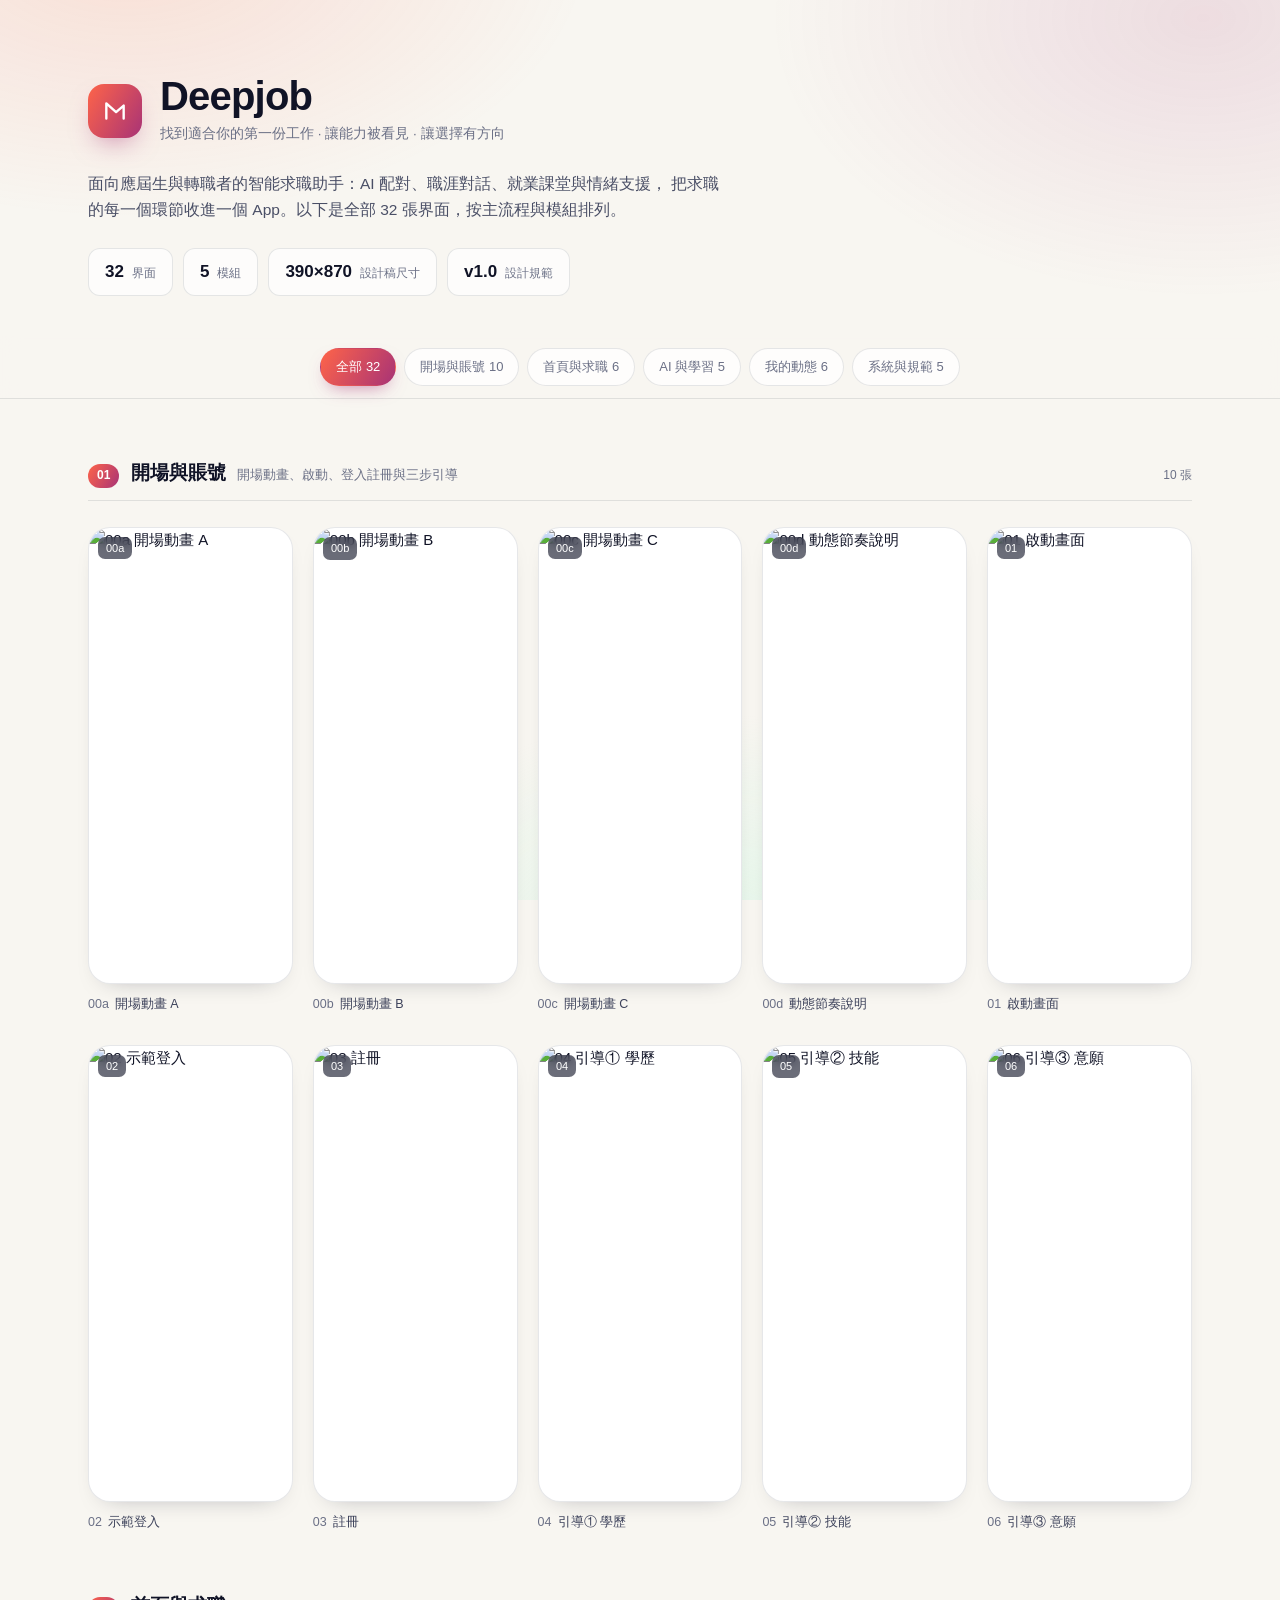
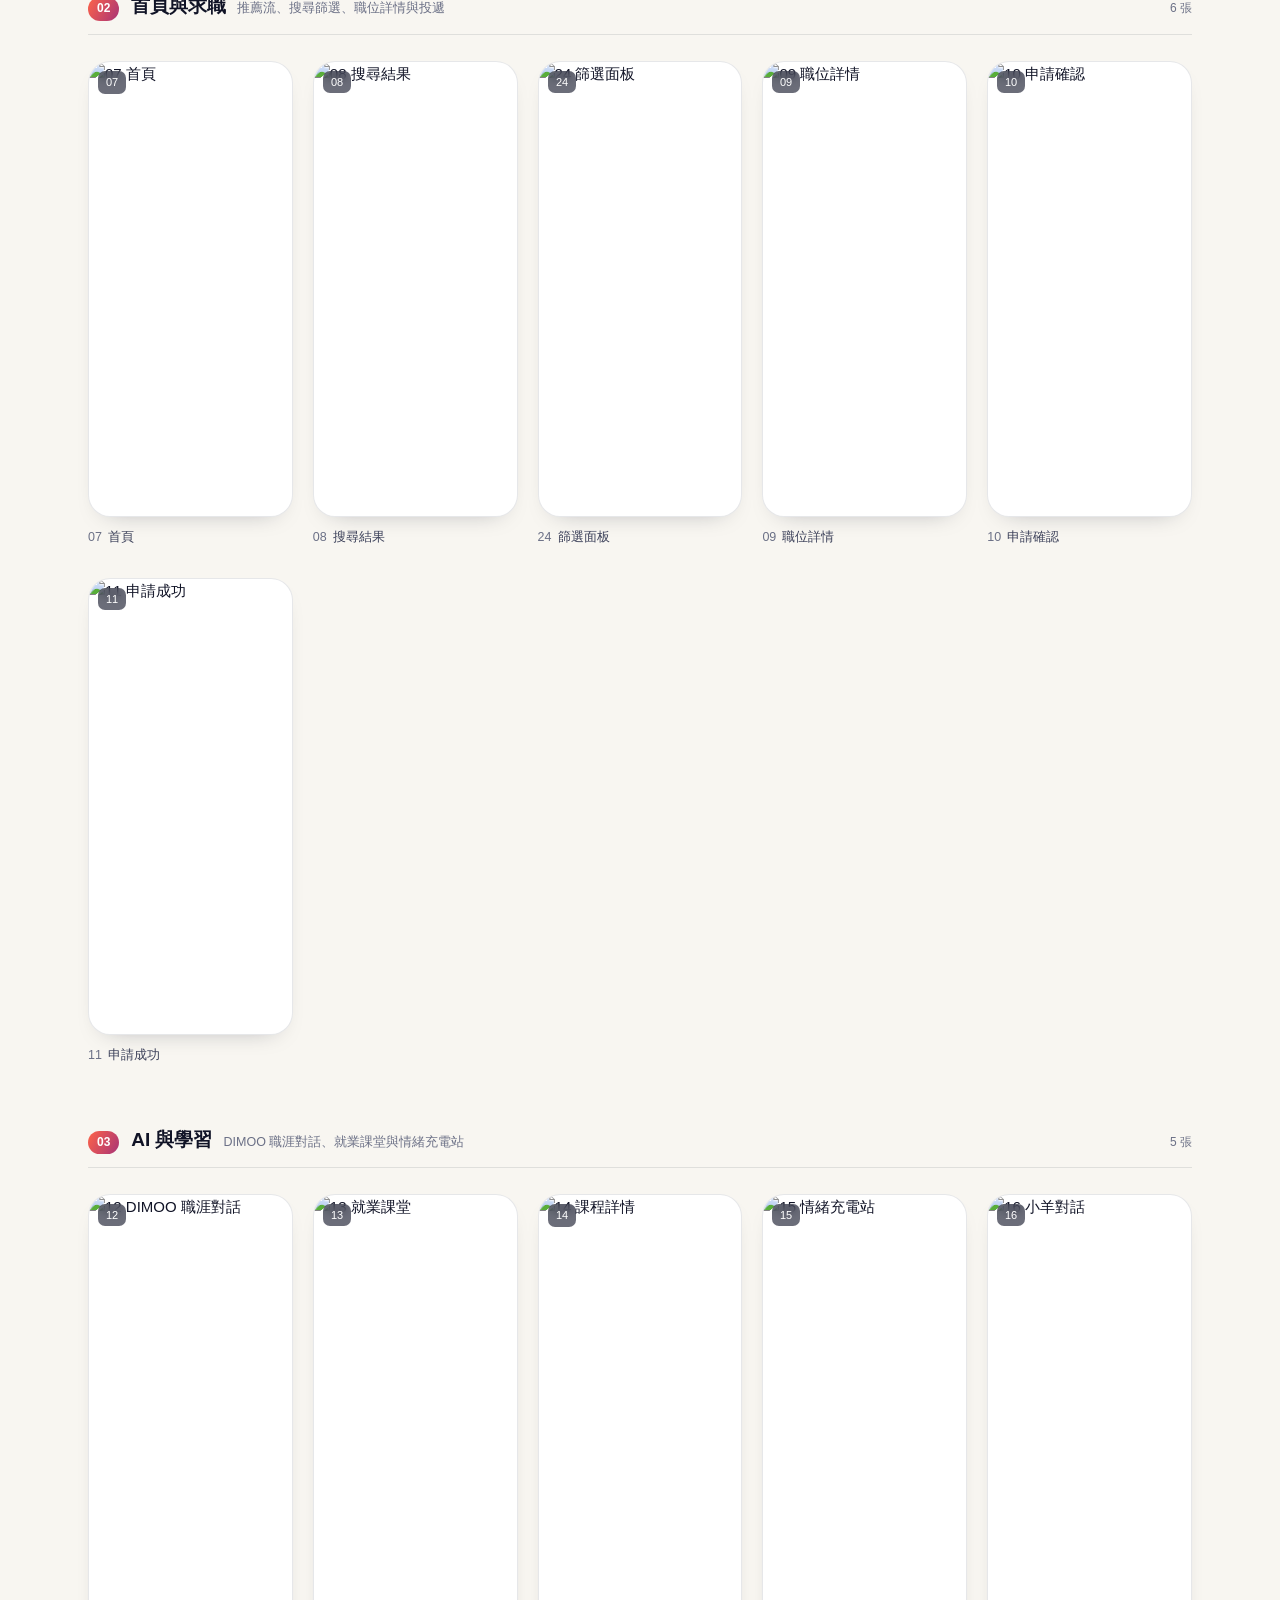
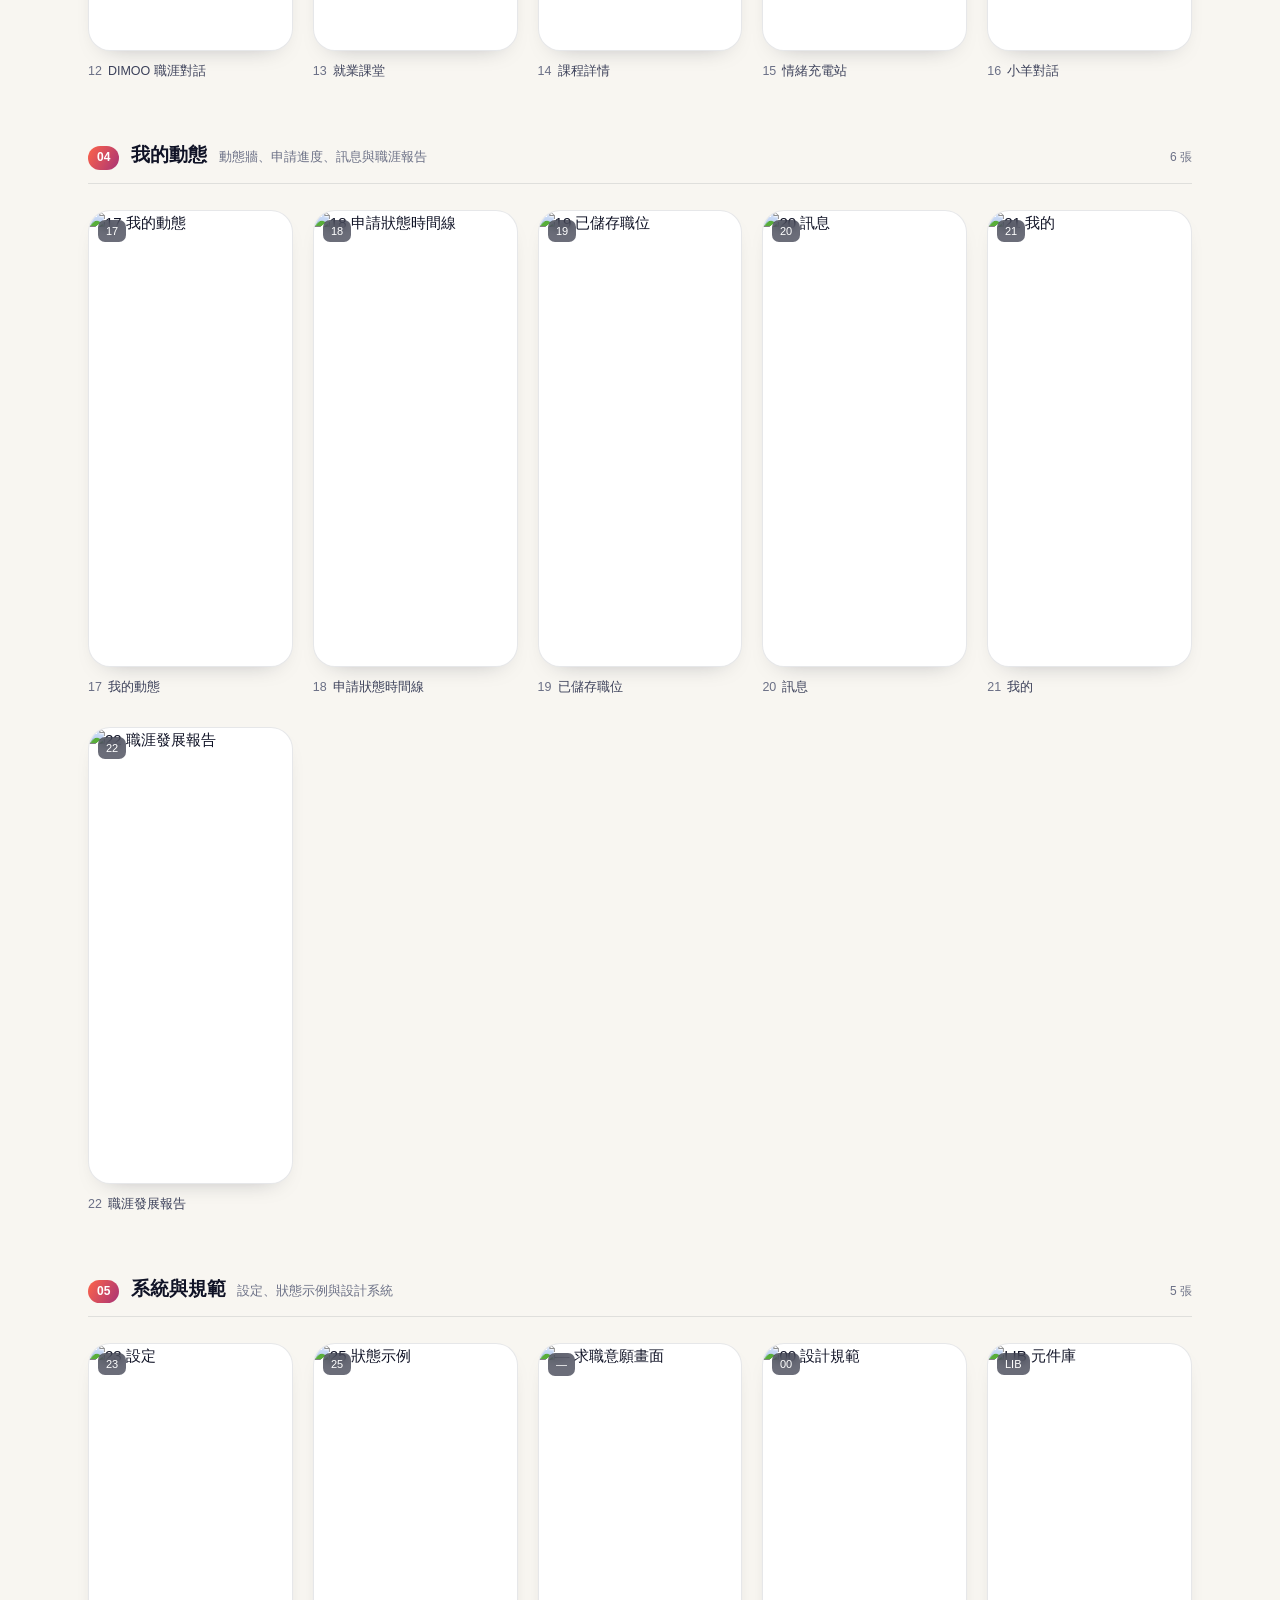
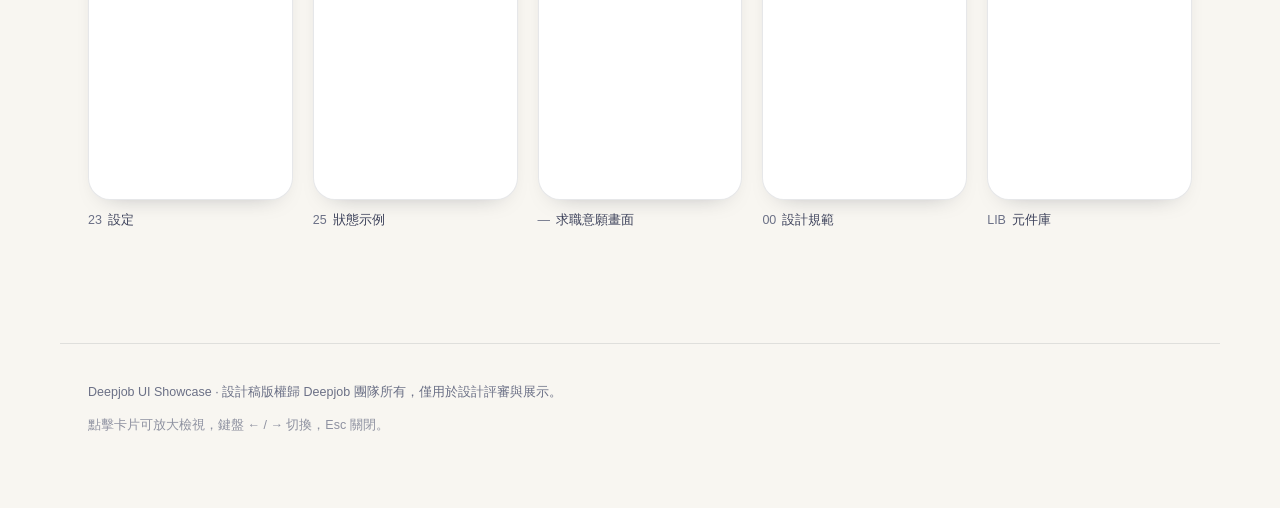
==== commit 7f768252: "Add files via upload" ====
--- a/index.html
+++ b/index.html
@@ -1,395 +1,70 @@
 <!DOCTYPE html>
-<html lang="zh-CN">
+<html lang="zh-Hant">
 <head>
-<meta charset="UTF-8" />
-<meta name="viewport" content="width=device-width, initial-scale=1.0" />
-<title>求职招聘 App · UI 设计稿展示</title>
-<style>
-  :root {
-    --blue:#2A6BF2; --blue-dark:#1E57D6; --blue-soft:#EBF1FF;
-    --orange:#FF7A3D; --green:#12B76A; --purple:#7C5CFF;
-    --text:#171A1F; --text-2:#6B7280; --text-3:#A3A9B3;
-    --bg:#F5F6F8; --card:#fff; --line:#EEF0F3; --danger:#F53F3F;
-    --radius:14px;
-  }
-  * { margin:0; padding:0; box-sizing:border-box; }
-  body {
-    font-family:"PingFang SC","Hiragino Sans GB","Microsoft YaHei",-apple-system,sans-serif;
-    background:#E9EBEE; color:var(--text); -webkit-font-smoothing:antialiased;
-  }
-  a { text-decoration:none; color:inherit; }
-  button { font-family:inherit; border:none; background:none; cursor:pointer; color:inherit; }
-  input { font-family:inherit; border:none; outline:none; background:transparent; }
-  ul { list-style:none; }
-
-  /* ===== 站点头部 ===== */
-  .topbar {
-    position:sticky; top:0; z-index:50;
-    display:flex; align-items:center; justify-content:space-between; gap:16px; flex-wrap:wrap;
-    padding:14px 28px;
-    background:rgba(255,255,255,.86); backdrop-filter:blur(12px);
-    border-bottom:1px solid rgba(0,0,0,.06);
-  }
-  .brand { font-size:15px; font-weight:700; letter-spacing:.5px; }
-  .brand span { font-weight:400; color:var(--text-3); font-size:12px; margin-left:8px; }
-  .seg { display:flex; background:#F0F2F5; border-radius:999px; padding:3px; }
-  .seg button { padding:7px 18px; border-radius:999px; font-size:13px; color:var(--text-2); transition:all .2s; }
-  .seg button.on { background:var(--blue); color:#fff; font-weight:600; }
-
-  .wrap { padding:40px 24px 64px; }
-  .grid { display:flex; flex-wrap:wrap; justify-content:center; gap:44px; }
-  .frame { display:flex; flex-direction:column; align-items:center; gap:12px; }
-  .frame figcaption { font-size:12px; color:var(--text-2); }
-  .frame figcaption b { color:var(--text); font-weight:600; }
-
-  .single { display:flex; flex-direction:column; align-items:center; gap:20px; }
-  .single.hidden, .grid.hidden { display:none; }
-  .tabs { display:flex; gap:8px; flex-wrap:wrap; justify-content:center; }
-  .tab-btn { padding:8px 22px; border-radius:999px; font-size:13px; color:var(--text-2); background:#fff; box-shadow:0 2px 8px rgba(20,40,90,.06); transition:all .2s; }
-  .tab-btn.on { background:var(--blue); color:#fff; font-weight:600; }
-
-  /* ===== 手机外壳 ===== */
-  .phone {
-    width:340px; max-width:100%; background:#101215;
-    border-radius:46px; padding:9px;
-    box-shadow:0 26px 50px -18px rgba(15,25,50,.38), 0 4px 14px rgba(15,25,50,.16);
-  }
-  .screen {
-    height:720px; background:var(--bg); border-radius:38px; overflow:hidden;
-    display:flex; flex-direction:column;
-  }
-  .statusbar {
-    flex:none; display:flex; align-items:center; justify-content:space-between;
-    padding:14px 22px 4px; font-size:13px; font-weight:600;
-  }
-  .page { flex:1; overflow-y:auto; padding:8px 16px 20px; scrollbar-width:none; }
-  .page::-webkit-scrollbar { display:none; }
-
-  /* ===== 首页 ===== */
-  .loc-row { display:flex; align-items:center; justify-content:space-between; margin:6px 0 14px; }
-  .loc { display:inline-flex; align-items:center; gap:4px; font-size:12px; color:var(--text-2); }
-  .icon-btn { position:relative; width:32px; height:32px; display:grid; place-items:center; border-radius:50%; transition:background .2s; }
-  .icon-btn:active { background:rgba(0,0,0,.06); }
-  .icon-btn .dot { position:absolute; top:6px; right:6px; width:7px; height:7px; border-radius:50%; background:var(--danger); border:1.5px solid var(--bg); }
-  .home-hero h1 { font-size:23px; font-weight:700; letter-spacing:.5px; }
-  .home-hero .sub { margin-top:6px; font-size:12px; color:var(--text-3); }
-  .home-hero .sub b { color:var(--blue); }
-  .search {
-    display:flex; align-items:center; gap:8px; margin-top:14px; padding:5px 5px 5px 14px;
-    background:var(--card); border-radius:999px; box-shadow:0 2px 10px rgba(20,40,90,.05);
-  }
-  .search svg { flex:none; color:var(--text-3); }
-  .search input { flex:1; font-size:13px; color:var(--text); }
-  .search input::placeholder { color:var(--text-3); }
-  .search-go { flex:none; width:32px; height:32px; border-radius:50%; display:grid; place-items:center; background:var(--blue); color:#fff; }
-  .quick-grid { display:grid; grid-template-columns:repeat(4,1fr); gap:8px; margin-top:16px; }
-  .quick { display:flex; flex-direction:column; align-items:center; gap:7px; padding:12px 0 10px; background:var(--card); border-radius:var(--radius); font-size:12px; color:var(--text-2); transition:transform .15s; }
-  .quick:active { transform:scale(.95); }
-  .q-ico { width:32px; height:32px; border-radius:10px; display:grid; place-items:center; color:var(--blue); background:var(--blue-soft); }
-  .q-ico.g { color:var(--green); background:#E8F8F0; }
-  .q-ico.p { color:var(--purple); background:#F0EBFF; }
-  .q-ico.o { color:var(--orange); background:#FFF1E8; }
-  .section-head { display:flex; align-items:baseline; justify-content:space-between; margin:22px 2px 12px; }
-  .section-head h2 { font-size:16px; font-weight:700; }
-  .section-head a { font-size:12px; color:var(--text-3); }
-  .job-card { display:block; background:var(--card); border-radius:var(--radius); padding:14px; margin-bottom:12px; box-shadow:0 2px 10px rgba(20,40,90,.04); transition:transform .15s; }
-  .job-card:active { transform:scale(.98); }
-  .job-top { display:flex; align-items:baseline; justify-content:space-between; gap:10px; }
-  .job-top h3 { font-size:15px; font-weight:700; }
-  .salary { font-size:13px; font-weight:700; color:var(--blue); white-space:nowrap; }
-  .job-meta { margin-top:7px; font-size:12px; color:var(--text-3); }
-  .tags { display:flex; flex-wrap:wrap; gap:6px; margin-top:10px; }
-  .tags span { font-size:11px; color:var(--blue); background:var(--blue-soft); padding:4px 8px; border-radius:6px; }
-  .job-foot { display:flex; justify-content:space-between; margin-top:12px; padding-top:10px; border-top:1px solid var(--line); font-size:11px; color:var(--text-3); }
-
-  /* ===== TabBar ===== */
-  .tabbar { flex:none; display:flex; align-items:center; justify-content:space-around; padding:8px 10px 16px; background:var(--card); border-top:1px solid var(--line); }
-  .tab { display:flex; flex-direction:column; align-items:center; gap:3px; font-size:10px; color:var(--text-3); }
-  .tab .tab-ico { width:42px; height:27px; border-radius:999px; display:grid; place-items:center; transition:background .2s; }
-  .tab.on { color:var(--blue); font-weight:600; }
-  .tab.on .tab-ico { background:var(--blue); color:#fff; }
-
-  /* ===== 详情页 ===== */
-  .navbar { flex:none; display:flex; align-items:center; justify-content:space-between; padding:6px 10px; }
-  .navbar .navbar-title { font-size:15px; font-weight:600; }
-  .navbar .nav-group { display:flex; gap:2px; }
-  .detail-card { background:var(--card); border-radius:var(--radius); padding:16px; margin-top:6px; box-shadow:0 2px 10px rgba(20,40,90,.04); }
-  .detail-card h1 { font-size:19px; font-weight:700; }
-  .salary-row { display:flex; align-items:center; gap:8px; margin-top:8px; }
-  .salary-lg { font-size:19px; font-weight:800; color:var(--blue); }
-  .badge-hot { font-size:11px; color:var(--orange); background:#FFF1E8; padding:3px 8px; border-radius:6px; font-weight:600; }
-  .detail-meta { margin-top:10px; font-size:12px; color:var(--text-3); }
-  .company-row { display:flex; align-items:center; gap:12px; background:var(--card); border-radius:var(--radius); padding:14px 16px; margin-top:12px; box-shadow:0 2px 10px rgba(20,40,90,.04); }
-  .company-logo { flex:none; width:42px; height:42px; border-radius:12px; display:grid; place-items:center; background:var(--blue); color:#fff; font-size:16px; font-weight:700; }
-  .company-info { flex:1; min-width:0; }
-  .company-info h3 { font-size:14px; font-weight:700; }
-  .company-info p { margin-top:3px; font-size:11px; color:var(--text-3); }
-  .cert { display:inline-flex; align-items:center; gap:3px; margin-top:5px; font-size:10px; color:var(--blue); background:var(--blue-soft); padding:2px 7px; border-radius:5px; }
-  .block { background:var(--card); border-radius:var(--radius); padding:16px; margin-top:12px; box-shadow:0 2px 10px rgba(20,40,90,.04); }
-  .block h2 { font-size:14px; font-weight:700; margin-bottom:10px; }
-  .block p { font-size:13px; line-height:1.8; color:var(--text-2); }
-  .block ol { padding-left:18px; }
-  .block ol li { font-size:13px; line-height:1.9; color:var(--text-2); }
-  .actionbar { flex:none; display:flex; align-items:center; gap:10px; padding:10px 16px 16px; background:var(--card); border-top:1px solid var(--line); }
-  .chat-fab { flex:none; width:44px; height:44px; border-radius:50%; display:grid; place-items:center; background:var(--blue-soft); color:var(--blue); transition:transform .15s; }
-  .chat-fab:active { transform:scale(.92); }
-  .btn-primary { flex:1; height:44px; border-radius:999px; background:var(--blue); color:#fff; font-size:14px; font-weight:600; letter-spacing:2px; transition:background .2s; }
-  .btn-primary:active { background:var(--blue-dark); }
-  .btn-primary.done { background:#9DB9F5; }
-
-  /* ===== 消息页 ===== */
-  .msg-header { display:flex; align-items:center; justify-content:space-between; padding:6px 2px 12px; }
-  .msg-header h1 { font-size:21px; font-weight:700; }
-  .msg-header .nav-group { display:flex; gap:4px; }
-  .chips { display:flex; gap:8px; margin-bottom:6px; }
-  .chip { padding:6px 16px; border-radius:999px; font-size:12px; color:var(--text-2); background:#EBEDF1; transition:all .2s; }
-  .chip.on { background:var(--card); color:var(--blue); font-weight:600; box-shadow:0 2px 8px rgba(20,40,90,.08); }
-  .msg-item { display:flex; align-items:center; gap:12px; padding:11px 4px; border-radius:12px; transition:background .15s; cursor:pointer; }
-  .msg-item:active { background:rgba(0,0,0,.03); }
-  .avatar { flex:none; width:42px; height:42px; border-radius:50%; display:grid; place-items:center; color:#fff; font-size:14px; font-weight:600; }
-  .avatar.sys { background:var(--blue-soft); color:var(--blue); }
-  .msg-body { flex:1; min-width:0; }
-  .msg-name { display:flex; align-items:center; gap:6px; font-size:13px; font-weight:600; }
-  .msg-name .role { font-size:10px; font-weight:500; color:var(--text-3); background:#F0F2F5; padding:2px 6px; border-radius:4px; }
-  .msg-name .role.b { color:var(--blue); background:var(--blue-soft); }
-  .msg-preview { margin-top:4px; font-size:12px; color:var(--text-3); white-space:nowrap; overflow:hidden; text-overflow:ellipsis; }
-  .msg-side { flex:none; display:flex; flex-direction:column; align-items:flex-end; gap:6px; }
-  .msg-time { font-size:11px; color:var(--text-3); }
-  .msg-badge { min-width:16px; height:16px; padding:0 4px; border-radius:999px; background:var(--danger); color:#fff; font-size:10px; font-weight:600; display:grid; place-items:center; }
-  .msg-item.hide { display:none; }
-
-  footer { text-align:center; padding:0 24px 48px; font-size:12px; color:var(--text-3); }
-
-  @media (max-width:1180px) { .grid { gap:36px; } .phone { width:300px; } }
-  @media (max-width:900px) { .grid { flex-direction:column; align-items:center; } .phone { width:340px; } }
-  @media (max-width:480px) { .topbar { padding:12px 16px; } .wrap { padding:24px 12px 40px; } .phone { width:100%; padding:6px; } }
-</style>
+  <meta charset="utf-8" />
+  <meta name="viewport" content="width=device-width, initial-scale=1" />
+  <title>Deepjob · 界面设计总览</title>
+  <meta name="description" content="Deepjob APP 32 张界面设计总览：找到适合你的第一份工作，让能力被看见，让选择有方向。" />
+  <link rel="stylesheet" href="styles.css" />
 </head>
 <body>
+  <div class="glow" aria-hidden="true"></div>
 
-<header class="topbar">
-  <div class="brand">求职招聘 App · UI 设计稿展示<span>3 个核心界面 · 高保真还原</span></div>
-  <div class="seg">
-    <button data-view="grid" class="on">并排总览</button>
-    <button data-view="single">单屏浏览</button>
+  <header class="hero wrap">
+    <div class="brand">
+      <span class="mark" aria-hidden="true">
+        <svg viewBox="0 0 24 24" width="26" height="26" fill="none" stroke="#fff" stroke-width="2.2" stroke-linecap="round" stroke-linejoin="round">
+          <path d="M4 19V5l9 8 7-6v12" />
+        </svg>
+      </span>
+      <div>
+        <h1>Deepjob</h1>
+        <p class="tagline">找到適合你的第一份工作 · 讓能力被看見 · 讓選擇有方向</p>
+      </div>
+    </div>
+
+    <p class="lede">
+      面向應屆生與轉職者的智能求職助手：AI 配對、職涯對話、就業課堂與情緒支援，
+      把求職的每一個環節收進一個 App。以下是全部 32 張界面，按主流程與模組排列。
+    </p>
+
+    <div class="stats">
+      <div class="stat"><b id="statScreens">32</b><span>界面</span></div>
+      <div class="stat"><b>5</b><span>模組</span></div>
+      <div class="stat"><b>390×870</b><span>設計稿尺寸</span></div>
+      <div class="stat"><b>v1.0</b><span>設計規範</span></div>
+    </div>
+  </header>
+
+  <nav class="bar" id="nav" aria-label="模組篩選"></nav>
+
+  <main id="app" class="wrap"></main>
+
+  <footer class="wrap foot">
+    <p>Deepjob UI Showcase · 設計稿版權歸 Deepjob 團隊所有，僅用於設計評審與展示。</p>
+    <p class="hint">點擊卡片可放大檢視，鍵盤 ← / → 切換，Esc 關閉。</p>
+  </footer>
+
+  <div class="lightbox" id="lightbox" hidden role="dialog" aria-modal="true" aria-label="界面放大檢視">
+    <button class="lb-btn lb-close" type="button" aria-label="關閉">
+      <svg viewBox="0 0 24 24" width="22" height="22" fill="none" stroke="currentColor" stroke-width="2.4" stroke-linecap="round"><path d="M6 6l12 12M18 6L6 18"/></svg>
+    </button>
+    <button class="lb-btn lb-prev" type="button" aria-label="上一張">
+      <svg viewBox="0 0 24 24" width="26" height="26" fill="none" stroke="currentColor" stroke-width="2.4" stroke-linecap="round" stroke-linejoin="round"><path d="M15 5l-7 7 7 7"/></svg>
+    </button>
+    <figure class="lb-stage">
+      <img id="lbImg" alt="" />
+      <figcaption>
+        <span class="lb-no" id="lbNo"></span>
+        <span class="lb-title" id="lbTitle"></span>
+        <span class="lb-count" id="lbCount"></span>
+      </figcaption>
+    </figure>
+    <button class="lb-btn lb-next" type="button" aria-label="下一張">
+      <svg viewBox="0 0 24 24" width="26" height="26" fill="none" stroke="currentColor" stroke-width="2.4" stroke-linecap="round" stroke-linejoin="round"><path d="M9 5l7 7-7 7"/></svg>
+    </button>
   </div>
-</header>
 
-<main class="wrap">
-  <section id="gridView" class="grid">
-    <figure class="frame"><div class="phone" data-screen="home"></div><figcaption><b>01 首页</b> · 职位推荐</figcaption></figure>
-    <figure class="frame"><div class="phone" data-screen="job"></div><figcaption><b>02 职位详情</b> · 立即沟通</figcaption></figure>
-    <figure class="frame"><div class="phone" data-screen="messages"></div><figcaption><b>03 消息</b> · 沟通列表</figcaption></figure>
-  </section>
-
-  <section id="singleView" class="single hidden">
-    <div class="tabs">
-      <button class="tab-btn on" data-go="home">首页</button>
-      <button class="tab-btn" data-go="job">职位详情</button>
-      <button class="tab-btn" data-go="messages">消息</button>
-    </div>
-    <div class="phone" id="singlePhone"></div>
-  </section>
-</main>
-
-<footer>纯静态单文件 · 无外部依赖 · 可直接部署到 GitHub Pages</footer>
-
-<script>
-(function () {
-  var STATUS = '<div class="statusbar"><span>9:41</span>' +
-    '<svg width="46" height="12" viewBox="0 0 46 12" fill="currentColor">' +
-    '<rect x="0" y="7" width="3" height="5" rx="1"/><rect x="5" y="5" width="3" height="7" rx="1"/>' +
-    '<rect x="10" y="3" width="3" height="9" rx="1"/><rect x="15" y="1" width="3" height="11" rx="1"/>' +
-    '<path d="M25 4c2.6-2.3 6.4-2.3 9 0l-1.5 1.7a4.6 4.6 0 0 0-6 0L25 4zm2.4 2.7a3 3 0 0 1 4.2 0L29.5 9l-2.1-2.3z"/>' +
-    '<rect x="38" y="2" width="7" height="10" rx="2" fill="none" stroke="currentColor"/>' +
-    '<rect x="39.5" y="3.5" width="4" height="7" rx="1"/></svg></div>';
-
-  var TABS = {
-    home: '<svg width="17" height="17" viewBox="0 0 24 24" fill="none" stroke="currentColor" stroke-width="2" stroke-linecap="round" stroke-linejoin="round"><path d="m3 10 9-7 9 7v9a2 2 0 0 1-2 2H5a2 2 0 0 1-2-2z"/><path d="M9 21v-7h6v7"/></svg>',
-    job: '<svg width="17" height="17" viewBox="0 0 24 24" fill="none" stroke="currentColor" stroke-width="2" stroke-linecap="round" stroke-linejoin="round"><rect x="3" y="7" width="18" height="13" rx="2"/><path d="M8 7V5a2 2 0 0 1 2-2h4a2 2 0 0 1 2 2v2"/></svg>',
-    messages: '<svg width="17" height="17" viewBox="0 0 24 24" fill="none" stroke="currentColor" stroke-width="2" stroke-linecap="round" stroke-linejoin="round"><path d="M21 12a8 8 0 0 1-8 8H4l2.5-2.5A8 8 0 1 1 21 12z"/></svg>',
-    me: '<svg width="17" height="17" viewBox="0 0 24 24" fill="none" stroke="currentColor" stroke-width="2" stroke-linecap="round" stroke-linejoin="round"><circle cx="12" cy="8" r="4"/><path d="M4 21c1.5-4 4.5-6 8-6s6.5 2 8 6"/></svg>'
-  };
-
-  function tabbar(active) {
-    var items = [['home', '首页'], ['job', '职位'], ['messages', '消息'], ['me', '我的']];
-    var html = '<nav class="tabbar">';
-    items.forEach(function (it) {
-      var key = it[0] === 'me' ? 'me' : it[0];
-      var on = it[0] === active ? ' on' : '';
-      var go = ' data-go="' + (it[0] === 'me' ? 'home' : it[0]) + '"';
-      html += '<a class="tab' + on + '"' + go + '><span class="tab-ico">' + TABS[key] + '</span>' + it[1] + '</a>';
-    });
-    return html + '</nav>';
-  }
-
-  var HOME =
-    '<div class="loc-row"><span class="loc">' +
-    '<svg width="13" height="13" viewBox="0 0 24 24" fill="none" stroke="currentColor" stroke-width="2" stroke-linecap="round" stroke-linejoin="round"><path d="M21 10c0 7-9 13-9 13s-9-6-9-13a9 9 0 0 1 18 0z"/><circle cx="12" cy="10" r="3"/></svg>' +
-    '北京 · 朝阳区</span>' +
-    '<button class="icon-btn"><svg width="18" height="18" viewBox="0 0 24 24" fill="none" stroke="currentColor" stroke-width="2" stroke-linecap="round" stroke-linejoin="round"><path d="M18 8a6 6 0 0 0-12 0c0 7-3 9-3 9h18s-3-2-3-9"/><path d="M13.7 21a2 2 0 0 1-3.4 0"/></svg><i class="dot"></i></button></div>' +
-    '<div class="home-hero"><h1>找到心仪的工作</h1><p class="sub">已有 <b>9781</b> 家企业上架最新职位</p></div>' +
-    '<div class="search"><svg width="15" height="15" viewBox="0 0 24 24" fill="none" stroke="currentColor" stroke-width="2" stroke-linecap="round"><circle cx="11" cy="11" r="7"/><path d="m20 20-3.5-3.5"/></svg>' +
-    '<input type="text" placeholder="搜索职位、公司或技能" data-role="search" />' +
-    '<button class="search-go"><svg width="15" height="15" viewBox="0 0 24 24" fill="none" stroke="currentColor" stroke-width="2" stroke-linecap="round"><path d="M4 6h10M18 6h2M4 12h2M10 12h10M4 18h10M18 18h2"/><circle cx="16" cy="6" r="2"/><circle cx="8" cy="12" r="2"/><circle cx="16" cy="18" r="2"/></svg></button></div>' +
-    '<div class="quick-grid">' +
-    '<a class="quick" data-go="job"><span class="q-ico"><svg width="17" height="17" viewBox="0 0 24 24" fill="none" stroke="currentColor" stroke-width="2" stroke-linecap="round" stroke-linejoin="round"><path d="M3 21h18M5 21V5a2 2 0 0 1 2-2h6a2 2 0 0 1 2 2v16M15 9h4a2 2 0 0 1 2 2v10"/><path d="M8 7h3M8 11h3M8 15h3"/></svg></span>国企</a>' +
-    '<a class="quick" data-go="job"><span class="q-ico g"><svg width="17" height="17" viewBox="0 0 24 24" fill="none" stroke="currentColor" stroke-width="2" stroke-linecap="round" stroke-linejoin="round"><rect x="3" y="7" width="18" height="13" rx="2"/><path d="M8 7V5a2 2 0 0 1 2-2h4a2 2 0 0 1 2 2v2"/><path d="M3 12h18"/></svg></span>编制</a>' +
-    '<a class="quick" data-go="job"><span class="q-ico p"><svg width="17" height="17" viewBox="0 0 24 24" fill="none" stroke="currentColor" stroke-width="2" stroke-linecap="round" stroke-linejoin="round"><path d="M22 9 12 4 2 9l10 5 10-5z"/><path d="M6 11.5V16c0 1.5 2.7 3 6 3s6-1.5 6-3v-4.5"/><path d="M22 9v5"/></svg></span>实习</a>' +
-    '<a class="quick" data-go="job"><span class="q-ico o"><svg width="17" height="17" viewBox="0 0 24 24" fill="none" stroke="currentColor" stroke-width="2" stroke-linecap="round" stroke-linejoin="round"><path d="M12 2c1 3-1 4.5-2.5 6C8 9.5 7 11 7 13a5 5 0 0 0 10 0c0-1.5-.5-2.7-1.5-4-.3 1-.8 1.7-1.5 2 .3-2.5-.5-6-2-9z"/></svg></span>高薪直招</a>' +
-    '</div>' +
-    '<div class="section-head"><h2>推荐职位</h2><a data-go="job">查看全部 ›</a></div>' +
-    '<a class="job-card" data-go="job"><div class="job-top"><h3>高级前端工程师</h3><span class="salary">25-40K·14薪</span></div>' +
-    '<p class="job-meta">星野科技 · 互联网 · 500-999人</p>' +
-    '<div class="tags"><span>五险一金</span><span>双休</span><span>朝九晚五</span></div>' +
-    '<div class="job-foot"><span>发布于 · 北京</span><span>10分钟前</span></div></a>' +
-    '<a class="job-card" data-go="job"><div class="job-top"><h3>产品运营实习生</h3><span class="salary">160-220/天</span></div>' +
-    '<p class="job-meta">快充文化 · 传媒 · 50-99人</p>' +
-    '<div class="tags"><span>转正机会</span><span>可实习</span><span>弹性工作</span></div>' +
-    '<div class="job-foot"><span>发布于 · 成都</span><span>15分钟前</span></div></a>';
-
-  var JOB =
-    '<div class="navbar">' +
-    '<a class="icon-btn" data-go="home"><svg width="19" height="19" viewBox="0 0 24 24" fill="none" stroke="currentColor" stroke-width="2" stroke-linecap="round" stroke-linejoin="round"><path d="m15 18-6-6 6-6"/></svg></a>' +
-    '<span class="navbar-title">职位详情</span><div class="nav-group">' +
-    '<button class="icon-btn" data-role="fav"><svg width="18" height="18" viewBox="0 0 24 24" fill="none" stroke="currentColor" stroke-width="2" stroke-linecap="round" stroke-linejoin="round"><path d="m12 3 2.7 5.6 6.3.9-4.5 4.3 1 6.2-5.5-3-5.5 3 1-6.2L3 9.5l6.3-.9z"/></svg></button>' +
-    '<button class="icon-btn"><svg width="18" height="18" viewBox="0 0 24 24" fill="currentColor"><circle cx="5" cy="12" r="1.8"/><circle cx="12" cy="12" r="1.8"/><circle cx="19" cy="12" r="1.8"/></svg></button>' +
-    '</div></div>' +
-    '<div class="detail-card"><h1>高级前端工程师</h1>' +
-    '<div class="salary-row"><span class="salary-lg">25-40K·14薪</span><span class="badge-hot">急聘</span></div>' +
-    '<p class="detail-meta">北京 · 朝阳区 · 3-5年 · 本科</p></div>' +
-    '<div class="company-row"><span class="company-logo">星</span><div class="company-info">' +
-    '<h3>星野科技</h3><p>互联网 · 500-999人 · 上市</p>' +
-    '<span class="cert"><svg width="10" height="10" viewBox="0 0 24 24" fill="none" stroke="currentColor" stroke-width="3" stroke-linecap="round" stroke-linejoin="round"><path d="m5 13 4 4L19 7"/></svg>已认证</span></div>' +
-    '<svg width="15" height="15" viewBox="0 0 24 24" fill="none" stroke="#A3A9B3" stroke-width="2" stroke-linecap="round" stroke-linejoin="round"><path d="m9 18 6-6-6-6"/></svg></div>' +
-    '<div class="block"><h2>职位描述</h2><p>负责公司核心产品的创意和设计开发，主要 Web 端和移动端产品的整体视觉设计。</p>' +
-    '<ol><li>与产品、设计师紧密协作，高质量完成业务需求的视觉实现；</li>' +
-    '<li>负责优化交互体验，持续提升页面的易用性与性能；</li>' +
-    '<li>参与技术方案评审，推动团队工程化与组件化建设。</li></ol></div>' +
-    '<div class="block"><h2>任职要求</h2>' +
-    '<ol><li>本科及以上学历，计算机相关专业，3 年以上前端开发经验；</li>' +
-    '<li>精通 React / TypeScript，具备组件化开发和性能优化经验；</li>' +
-    '<li>有大厂工作经验优先，具备良好的审美与团队协作能力。</li></ol></div>';
-
-  var MESSAGES =
-    '<div class="msg-header"><h1>消息</h1><div class="nav-group">' +
-    '<button class="icon-btn"><svg width="18" height="18" viewBox="0 0 24 24" fill="none" stroke="currentColor" stroke-width="2" stroke-linecap="round"><circle cx="11" cy="11" r="7"/><path d="m20 20-3.5-3.5"/></svg></button>' +
-    '<button class="icon-btn"><svg width="18" height="18" viewBox="0 0 24 24" fill="none" stroke="currentColor" stroke-width="2" stroke-linecap="round"><path d="M12 5v14M5 12h14"/></svg></button>' +
-    '</div></div>' +
-    '<div class="chips"><button class="chip on" data-filter="all">全部</button>' +
-    '<button class="chip" data-filter="unread">未读</button>' +
-    '<button class="chip" data-filter="interview">面试约</button></div>' +
-    '<ul>' +
-    '<li class="msg-item" data-type="chat" data-unread="1"><span class="avatar" style="background:#2A6BF2">星</span>' +
-    '<div class="msg-body"><div class="msg-name">星野科技<span class="role b">王女士</span></div>' +
-    '<p class="msg-preview">方便沟通一下高级前端工程师岗位吗？</p></div>' +
-    '<div class="msg-side"><span class="msg-time">10:12</span><span class="msg-badge">1</span></div></li>' +
-    '<li class="msg-item" data-type="chat" data-unread="1"><span class="avatar" style="background:#FF7A3D">拾</span>' +
-    '<div class="msg-body"><div class="msg-name">拾光文化<span class="role b">李女士</span></div>' +
-    '<p class="msg-preview">前端大牛，在考虑新的工作机会吗？</p></div>' +
-    '<div class="msg-side"><span class="msg-time">昨天</span><span class="msg-badge">2</span></div></li>' +
-    '<li class="msg-item" data-type="interview"><span class="avatar" style="background:#12B76A">好</span>' +
-    '<div class="msg-body"><div class="msg-name">好家便利店<span class="role">张先生</span></div>' +
-    '<p class="msg-preview">临时工岗位有合适的人选吗？</p></div>' +
-    '<div class="msg-side"><span class="msg-time">周二</span></div></li>' +
-    '<li class="msg-item" data-type="system"><span class="avatar sys">' +
-    '<svg width="20" height="20" viewBox="0 0 24 24" fill="none" stroke="currentColor" stroke-width="2" stroke-linecap="round" stroke-linejoin="round"><rect x="3" y="5" width="18" height="14" rx="2"/><path d="m3 7 9 6 9-6"/></svg></span>' +
-    '<div class="msg-body"><div class="msg-name">面试邀约助手<span class="role">系统</span></div>' +
-    '<p class="msg-preview">你投递的岗位已通过初筛，注意查收邀约！</p></div>' +
-    '<div class="msg-side"><span class="msg-time">周二</span></div></li>' +
-    '<li class="msg-item" data-type="chat"><span class="avatar" style="background:#7C5CFF">蓝</span>' +
-    '<div class="msg-body"><div class="msg-name">蓝湾教育<span class="role">陈老师</span></div>' +
-    '<p class="msg-preview">请问平时有带过新人吗？</p></div>' +
-    '<div class="msg-side"><span class="msg-time">昨天</span></div></li>' +
-    '<li class="msg-item" data-type="system"><span class="avatar sys">' +
-    '<svg width="20" height="20" viewBox="0 0 24 24" fill="none" stroke="currentColor" stroke-width="2" stroke-linecap="round" stroke-linejoin="round"><path d="M13 2 4 14h6l-1 8 9-12h-6z"/></svg></span>' +
-    '<div class="msg-body"><div class="msg-name">快捷小助手<span class="role">系统</span></div>' +
-    '<p class="msg-preview">本周为你新增匹配了 36 个职位</p></div>' +
-    '<div class="msg-side"><span class="msg-time">周一</span></div></li>' +
-    '</ul>';
-
-  function screenHTML(key) {
-    if (key === 'home') return STATUS + '<div class="page">' + HOME + '</div>' + tabbar('home');
-    if (key === 'job') return STATUS + '<div class="page">' + JOB + '</div>' +
-      '<div class="actionbar"><button class="chat-fab"><svg width="19" height="19" viewBox="0 0 24 24" fill="none" stroke="currentColor" stroke-width="2" stroke-linecap="round" stroke-linejoin="round"><path d="M21 12a8 8 0 0 1-8 8H4l2.5-2.5A8 8 0 1 1 21 12z"/></svg></button>' +
-      '<button class="btn-primary" data-role="chat">立即沟通</button></div>';
-    return STATUS + '<div class="page">' + MESSAGES + '</div>' + tabbar('messages');
-  }
-
-  var gridView = document.getElementById('gridView');
-  var singleView = document.getElementById('singleView');
-  var singlePhone = document.getElementById('singlePhone');
-  var current = 'home';
-
-  // 并排总览：三台手机
-  Array.prototype.forEach.call(document.querySelectorAll('[data-screen]'), function (el) {
-    el.innerHTML = '<div class="screen">' + screenHTML(el.dataset.screen) + '</div>';
-  });
-
-  function show(key) {
-    if (['home', 'job', 'messages'].indexOf(key) === -1) key = 'home';
-    current = key;
-    singlePhone.innerHTML = '<div class="screen">' + screenHTML(key) + '</div>';
-    Array.prototype.forEach.call(document.querySelectorAll('.tab-btn'), function (b) {
-      b.classList.toggle('on', b.dataset.go === key);
-    });
-    if (location.hash.slice(1) !== key) history.replaceState(null, '', '#' + key);
-  }
-
-  function setView(v) {
-    var single = v === 'single';
-    gridView.classList.toggle('hidden', single);
-    singleView.classList.toggle('hidden', !single);
-    Array.prototype.forEach.call(document.querySelectorAll('.seg button'), function (b) {
-      b.classList.toggle('on', b.dataset.view === v);
-    });
-    if (single) show(current);
-  }
-
-  // 事件委托：页面内导航
-  document.addEventListener('click', function (e) {
-    var nav = e.target.closest('[data-go]');
-    if (nav) {
-      e.preventDefault();
-      setView('single');
-      show(nav.dataset.go);
-      return;
-    }
-    var chip = e.target.closest('.chip');
-    if (chip) {
-      Array.prototype.forEach.call(document.querySelectorAll('.chip'), function (c) { c.classList.remove('on'); });
-      chip.classList.add('on');
-      var f = chip.dataset.filter;
-      Array.prototype.forEach.call(document.querySelectorAll('.msg-item'), function (it) {
-        var t = it.dataset.type;
-        var ok = f === 'all' || (f === 'unread' && it.dataset.unread === '1') ||
-          (f === 'interview' && (t === 'interview' || t === 'system'));
-        it.classList.toggle('hide', !ok);
-      });
-      return;
-    }
-    var fav = e.target.closest('[data-role="fav"]');
-    if (fav) {
-      var on = fav.style.color !== 'rgb(255, 122, 61)';
-      fav.style.color = on ? '#FF7A3D' : '';
-      return;
-    }
-    var chat = e.target.closest('[data-role="chat"]');
-    if (chat) {
-      chat.classList.add('done');
-      chat.textContent = '已发送沟通请求';
-      setTimeout(function () { chat.classList.remove('done'); chat.textContent = '立即沟通'; }, 1800);
-    }
-  });
-
-  document.querySelector('.seg').addEventListener('click', function (e) {
-    var b = e.target.closest('button');
-    if (b) setView(b.dataset.view);
-  });
-
-  var start = (location.hash.slice(1) || 'home');
-  if (start === 'home' && !location.hash) { show('home'); } else { current = start; show(start); }
-})();
-</script>
+  <script src="app.js"></script>
 </body>
 </html>
--- a/styles.css
+++ b/styles.css
@@ -0,0 +1,183 @@
+:root {
+  --cream: #f8f6f1;
+  --charcoal: #101326;
+  --muted: #6b7086;
+  --line: rgba(16, 19, 38, 0.1);
+  --card: #ffffff;
+  --grad: linear-gradient(120deg, #fe6449, #a83376);
+  --mint: #bff8dd;
+  --shadow: 0 20px 45px -24px rgba(16, 19, 38, 0.35);
+  --radius: 22px;
+}
+
+* { box-sizing: border-box; }
+html { scroll-behavior: smooth; }
+body {
+  margin: 0;
+  background: var(--cream);
+  color: var(--charcoal);
+  font: 15px/1.65 -apple-system, "SF Pro SC", "SF Pro TC", "PingFang TC", "Noto Sans TC", "Helvetica Neue", Arial, sans-serif;
+  -webkit-font-smoothing: antialiased;
+}
+
+.glow {
+  position: fixed;
+  inset: 0;
+  pointer-events: none;
+  z-index: -1;
+  background:
+    radial-gradient(680px 400px at 10% -6%, rgba(254, 100, 73, 0.16), transparent 68%),
+    radial-gradient(620px 400px at 94% 2%, rgba(168, 51, 118, 0.13), transparent 70%),
+    radial-gradient(520px 360px at 55% 108%, rgba(191, 248, 221, 0.4), transparent 72%);
+}
+
+.wrap { max-width: 1160px; margin: 0 auto; padding: 0 28px; }
+
+/* ---------- Hero ---------- */
+.hero { padding-top: 76px; }
+.brand { display: flex; align-items: center; gap: 18px; }
+.mark {
+  display: grid; place-items: center;
+  width: 54px; height: 54px; border-radius: 16px;
+  background: var(--grad);
+  box-shadow: 0 12px 26px -10px rgba(168, 51, 118, 0.55);
+  flex: none;
+}
+.brand h1 {
+  margin: 0; font-size: 40px; line-height: 1; letter-spacing: -0.02em; font-weight: 800;
+}
+.tagline { margin: 7px 0 0; font-size: 13.5px; color: var(--muted); }
+
+.lede { max-width: 640px; margin: 26px 0 0; color: #4a4f66; font-size: 15.5px; }
+
+.stats { display: flex; flex-wrap: wrap; gap: 10px; margin-top: 26px; }
+.stat {
+  display: flex; align-items: baseline; gap: 8px;
+  padding: 9px 16px; border-radius: 12px;
+  border: 1px solid var(--line); background: rgba(255, 255, 255, 0.7);
+}
+.stat b { font-size: 17px; font-variant-numeric: tabular-nums; }
+.stat span { font-size: 12px; color: var(--muted); }
+
+/* ---------- Sticky filter bar ---------- */
+.bar {
+  position: sticky; top: 0; z-index: 10;
+  margin-top: 40px;
+  padding: 12px 0;
+  display: flex; justify-content: center; flex-wrap: wrap; gap: 8px;
+  background: color-mix(in srgb, var(--cream) 82%, transparent);
+  backdrop-filter: blur(10px);
+  border-bottom: 1px solid var(--line);
+}
+.chip {
+  appearance: none; cursor: pointer;
+  font: inherit; font-size: 13px;
+  color: var(--muted);
+  padding: 7px 15px; border-radius: 999px;
+  border: 1px solid var(--line); background: rgba(255, 255, 255, 0.7);
+  transition: 0.18s ease;
+}
+.chip:hover { color: var(--charcoal); border-color: rgba(168, 51, 118, 0.45); }
+.chip.active {
+  color: #fff; border-color: transparent;
+  background: var(--grad);
+  box-shadow: 0 8px 18px -8px rgba(168, 51, 118, 0.6);
+}
+
+/* ---------- Sections & grid ---------- */
+main.wrap { padding-bottom: 40px; }
+section { margin-top: 58px; }
+.head { display: flex; align-items: baseline; gap: 12px; padding-bottom: 12px; border-bottom: 1px solid var(--line); }
+.head em {
+  font-style: normal; font-size: 12px; font-weight: 700;
+  color: #fff; background: var(--grad);
+  padding: 2px 9px; border-radius: 999px;
+}
+.head h2 { margin: 0; font-size: 19px; font-weight: 700; letter-spacing: -0.01em; }
+.head .count { margin-left: auto; font-size: 12px; color: var(--muted); }
+.head .desc { font-size: 12.5px; color: var(--muted); }
+
+.grid {
+  display: grid; gap: 30px 20px;
+  margin-top: 26px;
+  grid-template-columns: repeat(auto-fill, minmax(180px, 1fr));
+}
+
+.shot { display: flex; flex-direction: column; gap: 10px; cursor: zoom-in; }
+.phone {
+  position: relative; width: 100%; aspect-ratio: 390 / 870;
+  border-radius: var(--radius); overflow: hidden;
+  background: var(--card);
+  border: 1px solid var(--line);
+  box-shadow: 0 10px 26px -18px rgba(16, 19, 38, 0.4);
+  transition: transform 0.22s ease, box-shadow 0.22s ease, border-color 0.22s ease;
+}
+.shot:hover .phone {
+  transform: translateY(-6px);
+  border-color: rgba(168, 51, 118, 0.4);
+  box-shadow: var(--shadow);
+}
+.phone img { display: block; width: 100%; height: 100%; object-fit: cover; object-position: top; }
+.phone .no {
+  position: absolute; top: 9px; left: 9px; z-index: 2;
+  font-size: 11px; font-variant-numeric: tabular-nums;
+  padding: 2px 8px; border-radius: 7px;
+  background: rgba(16, 19, 38, 0.62); color: #fff;
+  backdrop-filter: blur(4px);
+}
+.cap { font-size: 12.5px; color: #3c415a; }
+.cap i {
+  font-style: normal; color: var(--muted);
+  font-variant-numeric: tabular-nums; margin-right: 6px;
+}
+
+/* reveal on scroll */
+.shot { opacity: 0; transform: translateY(14px); }
+.shot.in { opacity: 1; transform: none; transition: opacity 0.5s ease, transform 0.5s ease; }
+.shot.in .phone { transition: transform 0.22s ease, box-shadow 0.22s ease, border-color 0.22s ease; }
+
+/* ---------- Footer ---------- */
+.foot {
+  margin-top: 72px; padding-top: 26px; padding-bottom: 60px;
+  border-top: 1px solid var(--line);
+  color: var(--muted); font-size: 12.5px;
+}
+.foot .hint { margin-top: 4px; opacity: 0.75; }
+
+/* ---------- Lightbox ---------- */
+.lightbox {
+  position: fixed; inset: 0; z-index: 50;
+  display: flex; align-items: center; justify-content: center; gap: 18px;
+  padding: 24px;
+  background: rgba(16, 19, 38, 0.92);
+  backdrop-filter: blur(8px);
+}
+.lightbox[hidden] { display: none; }
+.lb-stage { margin: 0; display: flex; flex-direction: column; align-items: center; gap: 14px; max-width: min(88vw, 420px); }
+.lb-stage img {
+  max-width: 100%; max-height: 82vh;
+  border-radius: 18px; box-shadow: 0 30px 80px -20px rgba(0, 0, 0, 0.7);
+}
+.lb-stage figcaption {
+  display: flex; align-items: baseline; gap: 10px;
+  color: #dfe4f5; font-size: 13.5px;
+}
+.lb-no { color: #fe6449; font-weight: 700; font-variant-numeric: tabular-nums; }
+.lb-count { color: #8b93b3; font-size: 12px; margin-left: auto; }
+.lb-btn {
+  appearance: none; cursor: pointer;
+  display: grid; place-items: center;
+  width: 44px; height: 44px; border-radius: 50%;
+  color: #fff; border: 1px solid rgba(255, 255, 255, 0.22);
+  background: rgba(255, 255, 255, 0.08);
+  transition: 0.18s ease; flex: none;
+}
+.lb-btn:hover { background: var(--grad); border-color: transparent; }
+.lb-close { position: absolute; top: 22px; right: 22px; }
+
+@media (max-width: 640px) {
+  .hero { padding-top: 52px; }
+  .brand h1 { font-size: 30px; }
+  .lightbox { gap: 8px; padding: 12px; }
+  .lb-btn { width: 38px; height: 38px; }
+}
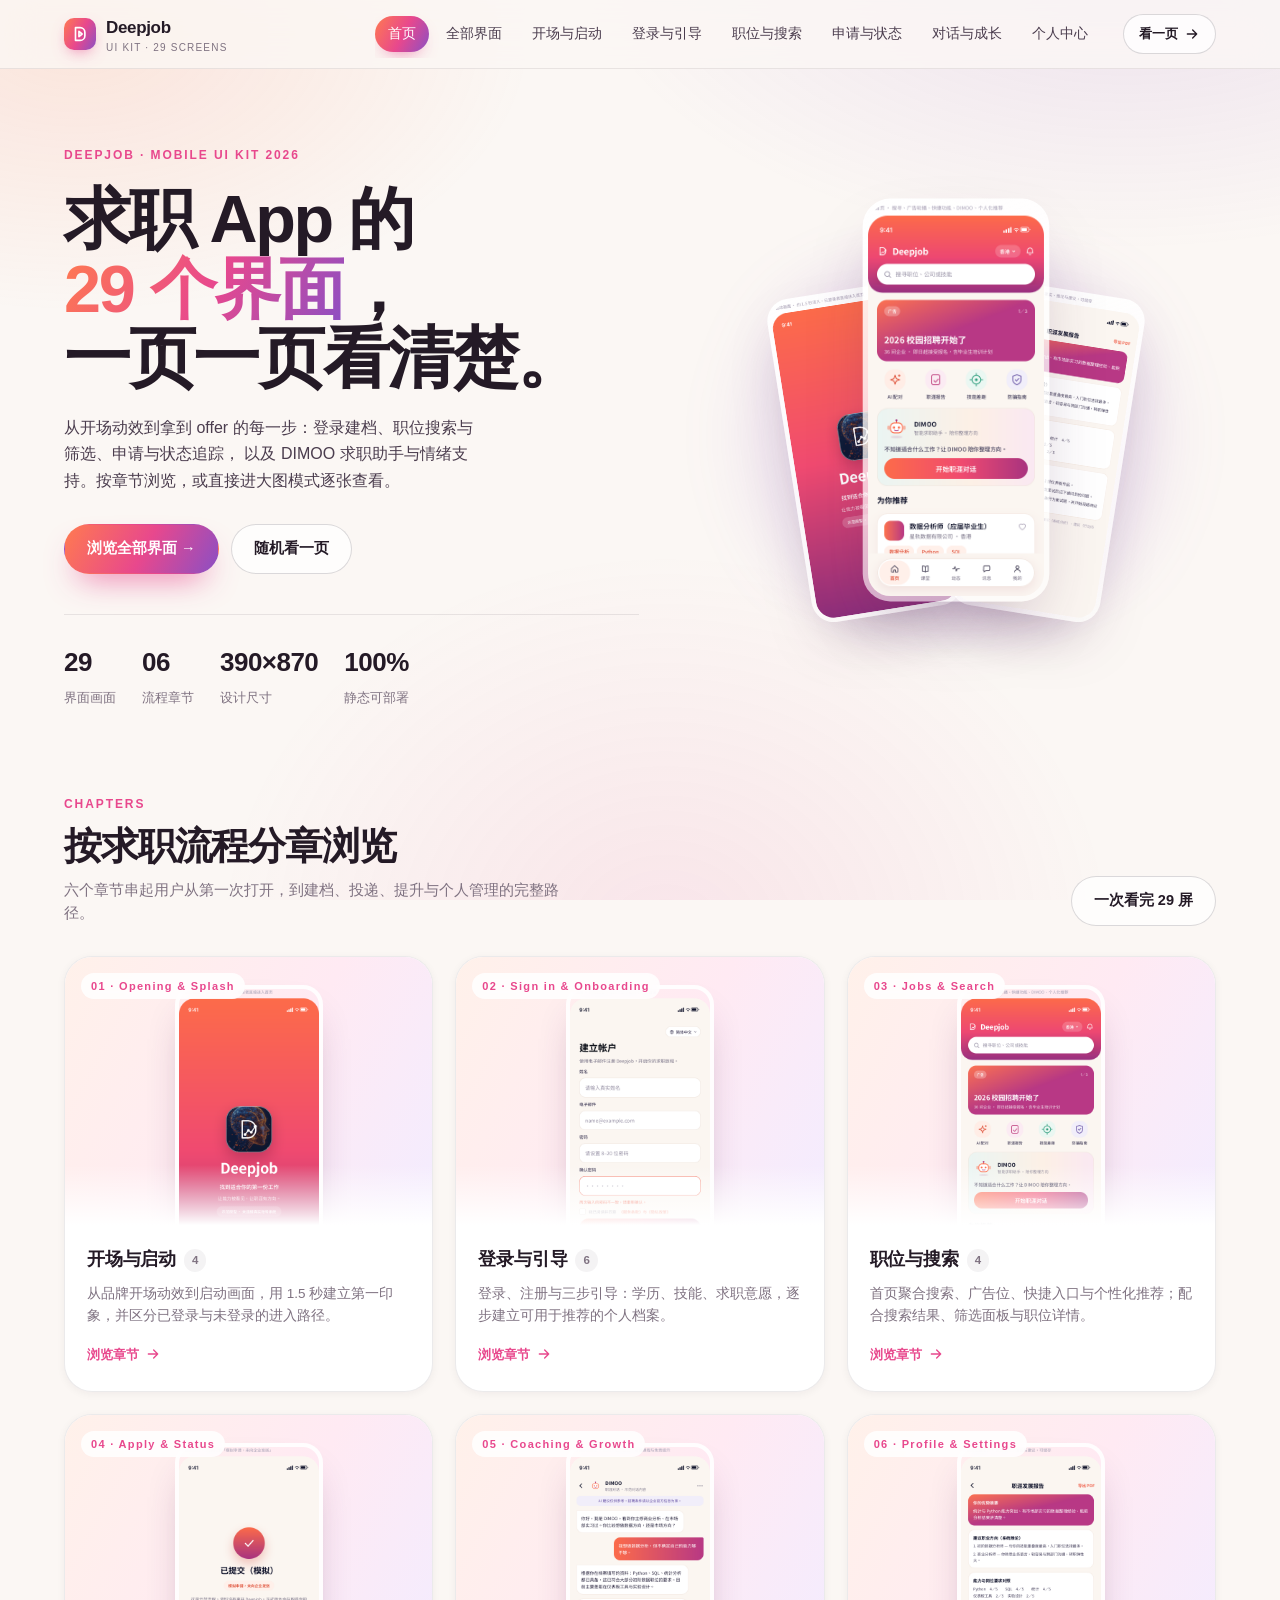
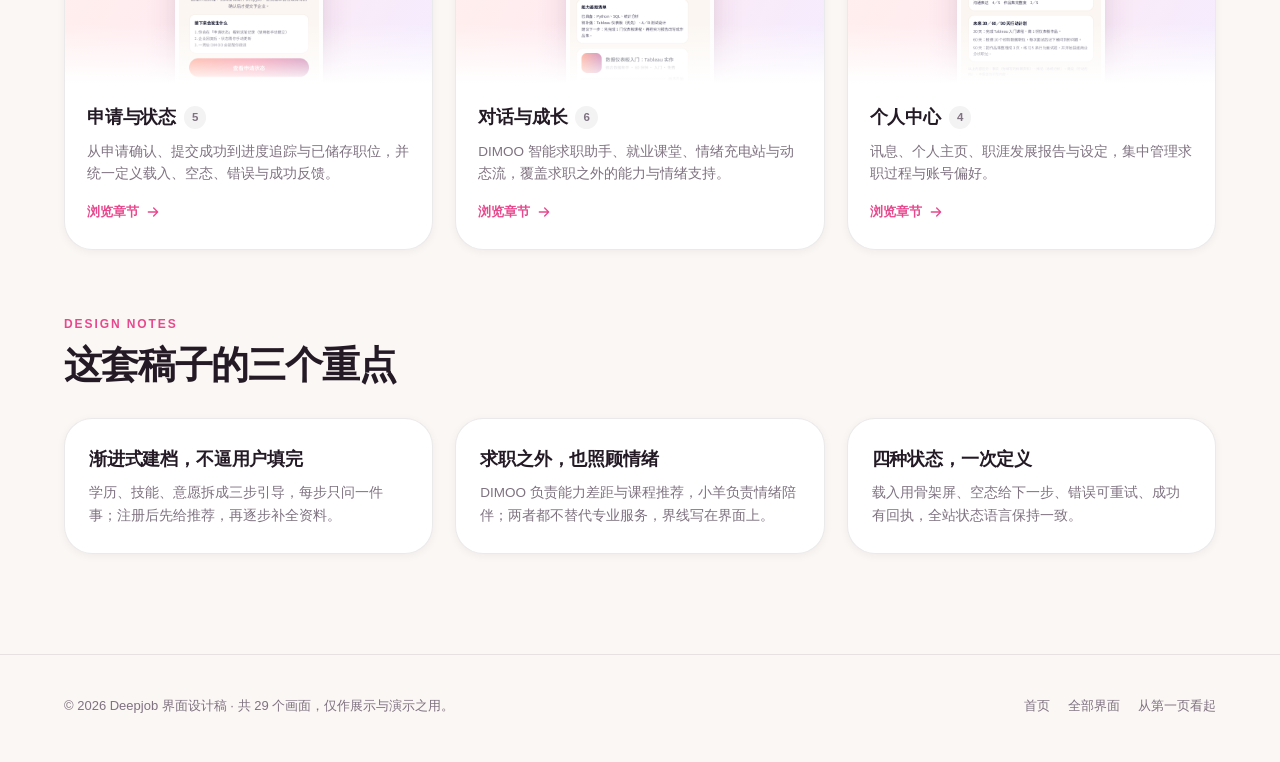
==== commit 45533c10: "Add files via upload" ====
--- a/index.html
+++ b/index.html
@@ -1,70 +1,96 @@
 <!DOCTYPE html>
-<html lang="zh-Hant">
+<html lang="zh-CN">
 <head>
-  <meta charset="utf-8" />
-  <meta name="viewport" content="width=device-width, initial-scale=1" />
-  <title>Deepjob · 界面设计总览</title>
-  <meta name="description" content="Deepjob APP 32 张界面设计总览：找到适合你的第一份工作，让能力被看见，让选择有方向。" />
-  <link rel="stylesheet" href="styles.css" />
+<meta charset="UTF-8">
+<meta name="viewport" content="width=device-width, initial-scale=1">
+<title>Deepjob · 求职 App 界面集（29 屏）</title>
+<meta name="description" content="Deepjob 求职 App 的 29 个界面设计稿：开场启动、登录引导、职位搜索、申请状态、对话与成长、个人中心。">
+<link rel="icon" href="data:image/svg+xml,%3Csvg xmlns='http://www.w3.org/2000/svg' viewBox='0 0 32 32'%3E%3Cdefs%3E%3ClinearGradient id='g' x1='0' y1='0' x2='1' y2='1'%3E%3Cstop offset='0' stop-color='%23FF7A50'/%3E%3Cstop offset='.55' stop-color='%23E8488D'/%3E%3Cstop offset='1' stop-color='%238B4FC4'/%3E%3C/linearGradient%3E%3C/defs%3E%3Crect width='32' height='32' rx='9' fill='url(%23g)'/%3E%3Cpath d='M11 8h5.4a4.6 4.6 0 0 1 4.6 4.6v6.8a4.6 4.6 0 0 1-4.6 4.6H11z' fill='none' stroke='%23fff' stroke-width='2.2'/%3E%3C/svg%3E">
+<link rel="stylesheet" href="assets/css/style.css">
 </head>
-<body>
-  <div class="glow" aria-hidden="true"></div>
+<body data-root="./" data-page="home">
 
-  <header class="hero wrap">
-    <div class="brand">
-      <span class="mark" aria-hidden="true">
-        <svg viewBox="0 0 24 24" width="26" height="26" fill="none" stroke="#fff" stroke-width="2.2" stroke-linecap="round" stroke-linejoin="round">
-          <path d="M4 19V5l9 8 7-6v12" />
-        </svg>
-      </span>
+<header class="site-header" data-header></header>
+
+<main>
+  <section class="hero">
+    <div class="wrap hero-inner">
       <div>
-        <h1>Deepjob</h1>
-        <p class="tagline">找到適合你的第一份工作 · 讓能力被看見 · 讓選擇有方向</p>
+        <span class="eyebrow">Deepjob · Mobile UI Kit 2026</span>
+        <h1>求职 App 的<br><span class="grad-text">29 个界面</span>，<br>一页一页看清楚。</h1>
+        <p class="lead">
+          从开场动效到拿到 offer 的每一步：登录建档、职位搜索与筛选、申请与状态追踪，
+          以及 DIMOO 求职助手与情绪支持。按章节浏览，或直接进大图模式逐张查看。
+        </p>
+        <div class="hero-actions">
+          <a class="btn btn-primary" href="pages/all.html">浏览全部界面 →</a>
+          <button class="btn btn-ghost" type="button" data-random>随机看一页</button>
+        </div>
+        <div class="hero-stats">
+          <div><strong>29</strong><span>界面画面</span></div>
+          <div><strong>06</strong><span>流程章节</span></div>
+          <div><strong>390×870</strong><span>设计尺寸</span></div>
+          <div><strong>100%</strong><span>静态可部署</span></div>
+        </div>
+      </div>
+
+      <div class="phone-stack" aria-hidden="true">
+        <div class="p p1"><img src="images/s01.png" alt="" loading="eager"></div>
+        <div class="p p2"><img src="images/s07.png" alt="" loading="eager"></div>
+        <div class="p p3"><img src="images/s22.png" alt="" loading="eager"></div>
       </div>
     </div>
+  </section>
 
-    <p class="lede">
-      面向應屆生與轉職者的智能求職助手：AI 配對、職涯對話、就業課堂與情緒支援，
-      把求職的每一個環節收進一個 App。以下是全部 32 張界面，按主流程與模組排列。
-    </p>
+  <section class="home-sections">
+    <div class="wrap">
+      <div class="section-head">
+        <div>
+          <span class="eyebrow">Chapters</span>
+          <h2>按求职流程分章浏览</h2>
+          <p>六个章节串起用户从第一次打开，到建档、投递、提升与个人管理的完整路径。</p>
+        </div>
+        <a class="btn btn-ghost" href="pages/all.html">一次看完 29 屏</a>
+      </div>
+      <div class="section-grid" data-sections></div>
+    </div>
+  </section>
 
-    <div class="stats">
-      <div class="stat"><b id="statScreens">32</b><span>界面</span></div>
-      <div class="stat"><b>5</b><span>模組</span></div>
-      <div class="stat"><b>390×870</b><span>設計稿尺寸</span></div>
-      <div class="stat"><b>v1.0</b><span>設計規範</span></div>
+  <section class="home-sections">
+    <div class="wrap">
+      <div class="section-head">
+        <div>
+          <span class="eyebrow">Design notes</span>
+          <h2>这套稿子的三个重点</h2>
+        </div>
+      </div>
+      <div class="section-grid">
+        <div class="section-card reveal" style="cursor:default">
+          <div class="body" style="padding:26px 24px">
+            <h3>渐进式建档，不逼用户填完</h3>
+            <p style="-webkit-line-clamp:5">学历、技能、意愿拆成三步引导，每步只问一件事；注册后先给推荐，再逐步补全资料。</p>
+          </div>
+        </div>
+        <div class="section-card reveal" style="cursor:default">
+          <div class="body" style="padding:26px 24px">
+            <h3>求职之外，也照顾情绪</h3>
+            <p style="-webkit-line-clamp:5">DIMOO 负责能力差距与课程推荐，小羊负责情绪陪伴；两者都不替代专业服务，界线写在界面上。</p>
+          </div>
+        </div>
+        <div class="section-card reveal" style="cursor:default">
+          <div class="body" style="padding:26px 24px">
+            <h3>四种状态，一次定义</h3>
+            <p style="-webkit-line-clamp:5">载入用骨架屏、空态给下一步、错误可重试、成功有回执，全站状态语言保持一致。</p>
+          </div>
+        </div>
+      </div>
     </div>
-  </header>
+  </section>
+</main>
 
-  <nav class="bar" id="nav" aria-label="模組篩選"></nav>
+<footer class="site-footer" data-footer></footer>
 
-  <main id="app" class="wrap"></main>
-
-  <footer class="wrap foot">
-    <p>Deepjob UI Showcase · 設計稿版權歸 Deepjob 團隊所有，僅用於設計評審與展示。</p>
-    <p class="hint">點擊卡片可放大檢視，鍵盤 ← / → 切換，Esc 關閉。</p>
-  </footer>
-
-  <div class="lightbox" id="lightbox" hidden role="dialog" aria-modal="true" aria-label="界面放大檢視">
-    <button class="lb-btn lb-close" type="button" aria-label="關閉">
-      <svg viewBox="0 0 24 24" width="22" height="22" fill="none" stroke="currentColor" stroke-width="2.4" stroke-linecap="round"><path d="M6 6l12 12M18 6L6 18"/></svg>
-    </button>
-    <button class="lb-btn lb-prev" type="button" aria-label="上一張">
-      <svg viewBox="0 0 24 24" width="26" height="26" fill="none" stroke="currentColor" stroke-width="2.4" stroke-linecap="round" stroke-linejoin="round"><path d="M15 5l-7 7 7 7"/></svg>
-    </button>
-    <figure class="lb-stage">
-      <img id="lbImg" alt="" />
-      <figcaption>
-        <span class="lb-no" id="lbNo"></span>
-        <span class="lb-title" id="lbTitle"></span>
-        <span class="lb-count" id="lbCount"></span>
-      </figcaption>
-    </figure>
-    <button class="lb-btn lb-next" type="button" aria-label="下一張">
-      <svg viewBox="0 0 24 24" width="26" height="26" fill="none" stroke="currentColor" stroke-width="2.4" stroke-linecap="round" stroke-linejoin="round"><path d="M9 5l7 7-7 7"/></svg>
-    </button>
-  </div>
-
-  <script src="app.js"></script>
+<script src="assets/js/data.js"></script>
+<script src="assets/js/main.js" defer></script>
 </body>
 </html>
--- a/assets/css/style.css
+++ b/assets/css/style.css
@@ -0,0 +1,898 @@
+/* ============================================================
+   Deepjob UI Kit — 展示站点样式
+   ============================================================ */
+
+:root {
+  --brand-1: #ff7a50;
+  --brand-2: #e8488d;
+  --brand-3: #8b4fc4;
+  --brand-grad: linear-gradient(118deg, #ff7a50 0%, #e8488d 52%, #8b4fc4 100%);
+  --brand-soft: linear-gradient(118deg, #fff1ea 0%, #ffeaf3 55%, #f3ecff 100%);
+
+  --paper: #fbf7f4;
+  --surface: #ffffff;
+  --ink: #241a26;
+  --ink-soft: #4b3d4e;
+  --muted: #7f7281;
+  --line: rgba(36, 26, 38, 0.09);
+  --line-strong: rgba(36, 26, 38, 0.16);
+
+  --radius-sm: 12px;
+  --radius: 20px;
+  --radius-lg: 28px;
+  --shadow-sm: 0 2px 8px rgba(36, 26, 38, 0.05);
+  --shadow: 0 14px 34px -12px rgba(80, 38, 84, 0.22);
+  --shadow-lg: 0 32px 70px -24px rgba(80, 38, 84, 0.36);
+  --ease: cubic-bezier(0.22, 1, 0.36, 1);
+  --header-h: 68px;
+  --max: 1200px;
+}
+
+* { box-sizing: border-box; }
+
+html { scroll-behavior: smooth; -webkit-text-size-adjust: 100%; }
+
+body {
+  margin: 0;
+  font-family: "PingFang SC", "Hiragino Sans GB", "Microsoft YaHei", "Noto Sans SC",
+    -apple-system, BlinkMacSystemFont, "Segoe UI", sans-serif;
+  color: var(--ink);
+  background: var(--paper);
+  line-height: 1.65;
+  -webkit-font-smoothing: antialiased;
+}
+
+body::before {
+  content: "";
+  position: fixed;
+  inset: 0;
+  pointer-events: none;
+  z-index: -1;
+  background:
+    radial-gradient(900px 520px at 88% -8%, rgba(139, 79, 196, 0.14), transparent 62%),
+    radial-gradient(760px 460px at 6% 4%, rgba(255, 122, 80, 0.15), transparent 60%),
+    radial-gradient(700px 600px at 52% 104%, rgba(232, 72, 141, 0.1), transparent 64%);
+}
+
+img { display: block; max-width: 100%; }
+a { color: inherit; text-decoration: none; }
+button { font: inherit; color: inherit; }
+::selection { background: rgba(232, 72, 141, 0.18); }
+
+.wrap {
+  width: 100%;
+  max-width: var(--max);
+  margin: 0 auto;
+  padding: 0 24px;
+}
+
+.eyebrow {
+  display: inline-flex;
+  align-items: center;
+  gap: 8px;
+  font-size: 12px;
+  font-weight: 600;
+  letter-spacing: 0.16em;
+  text-transform: uppercase;
+  color: var(--brand-2);
+}
+
+.grad-text {
+  background: var(--brand-grad);
+  -webkit-background-clip: text;
+  background-clip: text;
+  color: transparent;
+}
+
+/* ---------------- Header ---------------- */
+.site-header {
+  position: sticky;
+  top: 0;
+  z-index: 60;
+  background: rgba(251, 247, 244, 0.82);
+  backdrop-filter: saturate(180%) blur(18px);
+  -webkit-backdrop-filter: saturate(180%) blur(18px);
+  border-bottom: 1px solid var(--line);
+}
+
+.header-inner {
+  display: flex;
+  align-items: center;
+  gap: 22px;
+  height: var(--header-h);
+  min-width: 0;
+}
+
+.brand {
+  display: flex;
+  align-items: center;
+  gap: 10px;
+  flex: none;
+  font-weight: 800;
+  letter-spacing: -0.02em;
+  font-size: 17px;
+}
+
+.brand-mark {
+  width: 32px;
+  height: 32px;
+  border-radius: 10px;
+  background: var(--brand-grad);
+  display: grid;
+  place-items: center;
+  box-shadow: 0 6px 16px -6px rgba(232, 72, 141, 0.75);
+  flex: none;
+}
+
+.brand-mark svg { width: 18px; height: 18px; }
+
+.brand small {
+  display: block;
+  font-size: 10px;
+  font-weight: 500;
+  letter-spacing: 0.12em;
+  color: var(--muted);
+  text-transform: uppercase;
+  line-height: 1.2;
+}
+
+.nav {
+  margin-left: auto;
+  min-width: 0;
+  display: flex;
+  align-items: center;
+  gap: 4px;
+  overflow-x: auto;
+  scrollbar-width: none;
+  -ms-overflow-style: none;
+  padding: 6px 0;
+}
+
+.nav::-webkit-scrollbar { display: none; }
+
+.nav a {
+  flex: none;
+  padding: 7px 13px;
+  border-radius: 999px;
+  font-size: 13.5px;
+  font-weight: 500;
+  color: var(--ink-soft);
+  white-space: nowrap;
+  transition: background 0.25s var(--ease), color 0.25s var(--ease);
+}
+
+.nav a:hover { background: rgba(232, 72, 141, 0.09); color: var(--brand-2); }
+.nav a.is-active { background: var(--brand-grad); color: #fff; box-shadow: 0 8px 18px -10px rgba(232, 72, 141, 0.9); }
+
+.header-cta {
+  flex: none;
+  display: inline-flex;
+  align-items: center;
+  gap: 6px;
+  padding: 8px 15px;
+  border-radius: 999px;
+  border: 1px solid var(--line-strong);
+  background: rgba(255, 255, 255, 0.7);
+  font-size: 13px;
+  font-weight: 600;
+  transition: all 0.25s var(--ease);
+}
+
+.header-cta:hover { border-color: transparent; background: var(--brand-grad); color: #fff; }
+
+/* ---------------- Buttons ---------------- */
+.btn {
+  display: inline-flex;
+  align-items: center;
+  justify-content: center;
+  gap: 8px;
+  padding: 12px 22px;
+  border-radius: 999px;
+  font-size: 14.5px;
+  font-weight: 600;
+  border: 1px solid transparent;
+  cursor: pointer;
+  transition: transform 0.25s var(--ease), box-shadow 0.25s var(--ease),
+    background 0.25s var(--ease), border-color 0.25s var(--ease);
+  background: transparent;
+}
+
+.btn:active { transform: translateY(1px) scale(0.995); }
+
+.btn-primary {
+  background: var(--brand-grad);
+  color: #fff;
+  box-shadow: 0 16px 32px -14px rgba(232, 72, 141, 0.85);
+}
+
+.btn-primary:hover { transform: translateY(-2px); box-shadow: 0 22px 40px -16px rgba(232, 72, 141, 0.9); }
+
+.btn-ghost {
+  border-color: var(--line-strong);
+  background: rgba(255, 255, 255, 0.72);
+  color: var(--ink);
+}
+
+.btn-ghost:hover { border-color: var(--brand-2); color: var(--brand-2); transform: translateY(-2px); }
+
+/* ---------------- Hero ---------------- */
+.hero { position: relative; overflow: hidden; padding: 72px 0 40px; }
+
+.hero-inner {
+  display: grid;
+  grid-template-columns: minmax(0, 1.05fr) minmax(0, 0.95fr);
+  align-items: center;
+  gap: 56px;
+}
+
+.hero h1 {
+  margin: 18px 0 0;
+  font-size: clamp(38px, 5.2vw, 68px);
+  line-height: 1.04;
+  letter-spacing: -0.035em;
+  font-weight: 800;
+}
+
+.hero p.lead {
+  margin: 22px 0 0;
+  max-width: 46ch;
+  font-size: 16px;
+  color: var(--ink-soft);
+}
+
+.hero-actions { display: flex; flex-wrap: wrap; gap: 12px; margin-top: 30px; }
+
+.hero-stats {
+  display: flex;
+  flex-wrap: wrap;
+  gap: 26px;
+  margin-top: 40px;
+  padding-top: 26px;
+  border-top: 1px solid var(--line);
+}
+
+.hero-stats div strong {
+  display: block;
+  font-size: 26px;
+  font-weight: 800;
+  letter-spacing: -0.02em;
+  font-variant-numeric: tabular-nums;
+}
+
+.hero-stats div span { font-size: 12.5px; color: var(--muted); }
+
+/* 手机叠层 */
+.phone-stack {
+  position: relative;
+  height: 470px;
+  display: flex;
+  align-items: center;
+  justify-content: center;
+}
+
+.phone-stack::before {
+  content: "";
+  position: absolute;
+  inset: 12% -6% 8%;
+  border-radius: 50%;
+  background: radial-gradient(circle at 50% 50%, rgba(232, 72, 141, 0.24), rgba(139, 79, 196, 0.14) 45%, transparent 70%);
+  filter: blur(24px);
+}
+
+.phone-stack .p {
+  position: absolute;
+  width: 176px;
+  border-radius: 26px;
+  padding: 5px;
+  background: linear-gradient(160deg, rgba(255, 255, 255, 0.95), rgba(255, 255, 255, 0.55));
+  box-shadow: var(--shadow-lg);
+  transition: transform 0.6s var(--ease);
+}
+
+.phone-stack .p img { border-radius: 21px; }
+.phone-stack .p1 { transform: translate(-52%, 26px) rotate(-9deg) scale(0.86); z-index: 1; }
+.phone-stack .p2 { transform: translate(0, -26px) scale(1.06); z-index: 3; }
+.phone-stack .p3 { transform: translate(52%, 26px) rotate(9deg) scale(0.86); z-index: 2; }
+
+.phone-stack:hover .p1 { transform: translate(-58%, 18px) rotate(-12deg) scale(0.88); }
+.phone-stack:hover .p3 { transform: translate(58%, 18px) rotate(12deg) scale(0.88); }
+.phone-stack:hover .p2 { transform: translate(0, -34px) scale(1.08); }
+
+/* ---------------- Section shell ---------------- */
+.section-head {
+  display: flex;
+  align-items: flex-end;
+  justify-content: space-between;
+  gap: 24px;
+  margin: 0 0 30px;
+}
+
+.section-head h2 {
+  margin: 8px 0 0;
+  font-size: clamp(26px, 3vw, 38px);
+  line-height: 1.15;
+  letter-spacing: -0.03em;
+  font-weight: 800;
+}
+
+.section-head p {
+  margin: 10px 0 0;
+  max-width: 62ch;
+  color: var(--muted);
+  font-size: 14.5px;
+}
+
+.home-sections { padding: 40px 0 20px; }
+
+.section-grid {
+  display: grid;
+  grid-template-columns: repeat(3, minmax(0, 1fr));
+  gap: 22px;
+}
+
+.section-card {
+  position: relative;
+  display: flex;
+  flex-direction: column;
+  overflow: hidden;
+  border-radius: var(--radius-lg);
+  background: var(--surface);
+  border: 1px solid var(--line);
+  box-shadow: var(--shadow-sm);
+  transition: transform 0.45s var(--ease), box-shadow 0.45s var(--ease), border-color 0.45s var(--ease);
+}
+
+.section-card:hover {
+  transform: translateY(-6px);
+  box-shadow: var(--shadow);
+  border-color: rgba(232, 72, 141, 0.28);
+}
+
+.section-card .cover {
+  position: relative;
+  height: 268px;
+  overflow: hidden;
+  background: var(--brand-soft);
+}
+
+.section-card .cover img {
+  position: absolute;
+  left: 50%;
+  top: 28px;
+  width: 148px;
+  transform: translateX(-50%);
+  border-radius: 20px;
+  border: 4px solid rgba(255, 255, 255, 0.9);
+  box-shadow: 0 22px 42px -18px rgba(80, 38, 84, 0.45);
+  transition: transform 0.55s var(--ease), top 0.55s var(--ease);
+}
+
+.section-card:hover .cover img { transform: translateX(-50%) translateY(-8px) scale(1.03); }
+
+.section-card .cover::after {
+  content: "";
+  position: absolute;
+  inset: auto 0 0;
+  height: 60px;
+  background: linear-gradient(to top, var(--surface), transparent);
+}
+
+.section-card .num-tag {
+  position: absolute;
+  top: 16px;
+  left: 16px;
+  z-index: 2;
+  padding: 4px 10px;
+  border-radius: 999px;
+  background: rgba(255, 255, 255, 0.85);
+  backdrop-filter: blur(6px);
+  font-size: 11px;
+  font-weight: 700;
+  letter-spacing: 0.12em;
+  color: var(--brand-2);
+}
+
+.section-card .body { padding: 20px 22px 24px; }
+
+.section-card h3 {
+  margin: 0;
+  font-size: 18px;
+  font-weight: 700;
+  letter-spacing: -0.01em;
+  display: flex;
+  align-items: center;
+  gap: 8px;
+}
+
+.section-card h3 .count {
+  font-size: 11.5px;
+  font-weight: 600;
+  color: var(--muted);
+  background: rgba(36, 26, 38, 0.05);
+  padding: 2px 8px;
+  border-radius: 999px;
+}
+
+.section-card p {
+  margin: 8px 0 0;
+  font-size: 13.5px;
+  color: var(--muted);
+  display: -webkit-box;
+  -webkit-line-clamp: 2;
+  -webkit-box-orient: vertical;
+  overflow: hidden;
+}
+
+.section-card .more {
+  margin-top: 16px;
+  font-size: 13px;
+  font-weight: 600;
+  color: var(--brand-2);
+  display: inline-flex;
+  align-items: center;
+  gap: 6px;
+}
+
+.section-card .more svg { transition: transform 0.35s var(--ease); }
+.section-card:hover .more svg { transform: translateX(4px); }
+
+/* ---------------- Page head ---------------- */
+.page-head { padding: 54px 0 12px; }
+
+.page-head .crumb {
+  font-size: 12.5px;
+  color: var(--muted);
+  display: flex;
+  align-items: center;
+  gap: 8px;
+}
+
+.page-head .crumb a:hover { color: var(--brand-2); }
+
+.page-head h1 {
+  margin: 14px 0 0;
+  font-size: clamp(30px, 4vw, 50px);
+  line-height: 1.1;
+  letter-spacing: -0.03em;
+  font-weight: 800;
+}
+
+.page-head .num {
+  font-size: 12px;
+  font-weight: 700;
+  letter-spacing: 0.2em;
+  color: var(--brand-2);
+}
+
+.page-head p.desc { margin: 16px 0 0; max-width: 66ch; color: var(--ink-soft); font-size: 15px; }
+
+.page-meta {
+  display: flex;
+  flex-wrap: wrap;
+  align-items: center;
+  gap: 12px;
+  margin-top: 22px;
+}
+
+.chip {
+  padding: 6px 13px;
+  border-radius: 999px;
+  border: 1px solid var(--line);
+  background: rgba(255, 255, 255, 0.7);
+  font-size: 12.5px;
+  color: var(--ink-soft);
+}
+
+.filter-bar {
+  display: flex;
+  flex-wrap: wrap;
+  align-items: center;
+  gap: 12px;
+  margin: 30px 0 26px;
+}
+
+.search-box {
+  position: relative;
+  flex: 1 1 260px;
+  max-width: 380px;
+}
+
+.search-box svg {
+  position: absolute;
+  left: 14px;
+  top: 50%;
+  transform: translateY(-50%);
+  width: 16px;
+  height: 16px;
+  color: var(--muted);
+  pointer-events: none;
+}
+
+.search-box input {
+  width: 100%;
+  padding: 11px 16px 11px 40px;
+  border-radius: 999px;
+  border: 1px solid var(--line-strong);
+  background: rgba(255, 255, 255, 0.8);
+  font-size: 14px;
+  color: var(--ink);
+  outline: none;
+  transition: border-color 0.25s var(--ease), box-shadow 0.25s var(--ease);
+}
+
+.search-box input::placeholder { color: var(--muted); }
+.search-box input:focus { border-color: var(--brand-2); box-shadow: 0 0 0 4px rgba(232, 72, 141, 0.12); }
+
+.filter-count { font-size: 13px; color: var(--muted); font-variant-numeric: tabular-nums; }
+
+/* ---------------- Gallery ---------------- */
+.gallery {
+  display: grid;
+  grid-template-columns: repeat(auto-fill, minmax(196px, 1fr));
+  gap: 30px 24px;
+  padding: 8px 0 20px;
+}
+
+.shot {
+  display: flex;
+  flex-direction: column;
+  gap: 12px;
+  cursor: pointer;
+  text-align: left;
+  border: 0;
+  background: none;
+  padding: 0;
+  transform: translateY(14px);
+  opacity: 0;
+  animation: shotIn 0.6s var(--ease) forwards;
+}
+
+@keyframes shotIn {
+  to { transform: none; opacity: 1; }
+}
+
+.shot-frame {
+  position: relative;
+  display: block;
+  border-radius: 24px;
+  padding: 6px;
+  background: linear-gradient(165deg, #ffffff, #f4ecf7);
+  border: 1px solid var(--line);
+  box-shadow: var(--shadow-sm);
+  transition: transform 0.45s var(--ease), box-shadow 0.45s var(--ease),
+    background 0.45s var(--ease), border-color 0.45s var(--ease);
+  overflow: hidden;
+}
+
+.shot-frame img {
+  width: 100%;
+  border-radius: 19px;
+  aspect-ratio: 390 / 870;
+  object-fit: cover;
+  object-position: top;
+}
+
+.shot-frame .badge {
+  position: absolute;
+  left: 14px;
+  top: 14px;
+  z-index: 2;
+  min-width: 26px;
+  padding: 2px 7px;
+  border-radius: 7px;
+  background: rgba(36, 26, 38, 0.62);
+  backdrop-filter: blur(6px);
+  color: #fff;
+  font-size: 10.5px;
+  font-weight: 700;
+  letter-spacing: 0.04em;
+  text-align: center;
+}
+
+.shot-frame .peek {
+  position: absolute;
+  inset: auto 6px 6px;
+  z-index: 2;
+  padding: 26px 8px 10px;
+  border-radius: 0 0 19px 19px;
+  background: linear-gradient(to top, rgba(36, 26, 38, 0.78), transparent);
+  color: #fff;
+  font-size: 12px;
+  font-weight: 600;
+  opacity: 0;
+  transform: translateY(6px);
+  transition: opacity 0.35s var(--ease), transform 0.35s var(--ease);
+  text-align: center;
+}
+
+.shot:hover .shot-frame {
+  transform: translateY(-7px);
+  box-shadow: var(--shadow);
+  border-color: transparent;
+  background: var(--brand-grad);
+}
+
+.shot:hover .peek { opacity: 1; transform: none; }
+.shot:focus-visible { outline: none; }
+.shot:focus-visible .shot-frame { box-shadow: 0 0 0 3px rgba(232, 72, 141, 0.5), var(--shadow); }
+
+.shot-meta { display: flex; flex-direction: column; padding: 0 4px; }
+.shot-meta .idx { font-size: 11px; font-weight: 700; letter-spacing: 0.14em; color: var(--brand-2); }
+.shot-meta .t { font-size: 14.5px; font-weight: 600; margin-top: 2px; letter-spacing: -0.01em; }
+.shot-meta .d {
+  font-size: 12.5px;
+  color: var(--muted);
+  margin-top: 3px;
+  display: -webkit-box;
+  -webkit-line-clamp: 2;
+  -webkit-box-orient: vertical;
+  overflow: hidden;
+}
+
+.empty-state {
+  grid-column: 1 / -1;
+  text-align: center;
+  padding: 70px 20px;
+  color: var(--muted);
+  font-size: 14px;
+}
+
+/* ---------------- Viewer ---------------- */
+.viewer { padding: 28px 0 70px; }
+
+.viewer-top {
+  display: flex;
+  flex-wrap: wrap;
+  align-items: center;
+  justify-content: space-between;
+  gap: 14px;
+  margin-bottom: 24px;
+}
+
+.viewer-top .left { display: flex; align-items: center; gap: 14px; font-size: 13px; color: var(--muted); }
+
+.back-link {
+  display: inline-flex;
+  align-items: center;
+  gap: 7px;
+  padding: 8px 14px;
+  border-radius: 999px;
+  border: 1px solid var(--line-strong);
+  background: rgba(255, 255, 255, 0.72);
+  font-size: 13px;
+  font-weight: 600;
+  transition: all 0.25s var(--ease);
+}
+
+.back-link:hover { border-color: transparent; background: var(--brand-grad); color: #fff; }
+
+.viewer-grid {
+  display: grid;
+  grid-template-columns: minmax(0, 0.9fr) minmax(0, 1.1fr);
+  gap: 48px;
+  align-items: start;
+}
+
+.viewer-stage {
+  position: sticky;
+  top: calc(var(--header-h) + 24px);
+  display: flex;
+  align-items: center;
+  justify-content: center;
+  gap: 10px;
+}
+
+.stage-frame {
+  position: relative;
+  border-radius: 34px;
+  padding: 8px;
+  background: linear-gradient(160deg, #ffffff, #f0e6f6);
+  border: 1px solid var(--line);
+  box-shadow: var(--shadow-lg);
+  max-width: 380px;
+  width: 100%;
+  cursor: zoom-in;
+}
+
+.stage-frame img { border-radius: 27px; width: 100%; }
+
+.nav-btn {
+  flex: none;
+  width: 42px;
+  height: 42px;
+  border-radius: 50%;
+  border: 1px solid var(--line-strong);
+  background: rgba(255, 255, 255, 0.82);
+  display: grid;
+  place-items: center;
+  cursor: pointer;
+  transition: all 0.25s var(--ease);
+  box-shadow: var(--shadow-sm);
+}
+
+.nav-btn:hover { background: var(--brand-grad); color: #fff; border-color: transparent; transform: scale(1.06); }
+.nav-btn svg { width: 18px; height: 18px; }
+
+.viewer-info { padding-top: 6px; }
+
+.viewer-info .no {
+  font-size: 12px;
+  font-weight: 700;
+  letter-spacing: 0.22em;
+  color: var(--brand-2);
+}
+
+.viewer-info h1 {
+  margin: 10px 0 0;
+  font-size: clamp(28px, 3.4vw, 42px);
+  line-height: 1.15;
+  letter-spacing: -0.03em;
+  font-weight: 800;
+}
+
+.viewer-info .desc { margin: 14px 0 0; color: var(--ink-soft); font-size: 15px; max-width: 52ch; }
+
+.viewer-info .meta-row {
+  display: flex;
+  flex-wrap: wrap;
+  gap: 10px;
+  margin-top: 22px;
+}
+
+.viewer-actions { display: flex; flex-wrap: wrap; gap: 10px; margin-top: 26px; }
+
+.thumbs-wrap { margin-top: 44px; }
+
+.thumbs-wrap .label {
+  font-size: 11.5px;
+  font-weight: 700;
+  letter-spacing: 0.16em;
+  text-transform: uppercase;
+  color: var(--muted);
+  margin-bottom: 12px;
+}
+
+.thumbs {
+  display: flex;
+  gap: 10px;
+  overflow-x: auto;
+  padding: 4px 2px 14px;
+  scrollbar-width: thin;
+  scroll-behavior: smooth;
+}
+
+.thumbs::-webkit-scrollbar { height: 6px; }
+.thumbs::-webkit-scrollbar-thumb { background: rgba(36, 26, 38, 0.18); border-radius: 99px; }
+
+.thumbs a {
+  flex: none;
+  width: 74px;
+  border-radius: 12px;
+  padding: 3px;
+  border: 1px solid var(--line);
+  background: #fff;
+  transition: all 0.25s var(--ease);
+  opacity: 0.72;
+}
+
+.thumbs a img { border-radius: 9px; aspect-ratio: 390 / 870; object-fit: cover; object-position: top; }
+.thumbs a:hover { opacity: 1; transform: translateY(-3px); }
+.thumbs a.is-active { opacity: 1; border-color: transparent; background: var(--brand-grad); box-shadow: 0 10px 20px -12px rgba(232, 72, 141, 0.9); }
+
+/* Lightbox */
+.lightbox {
+  position: fixed;
+  inset: 0;
+  z-index: 120;
+  display: none;
+  padding: 32px 20px;
+  background: rgba(26, 18, 30, 0.88);
+  backdrop-filter: blur(10px);
+  overflow: auto;
+}
+
+.lightbox.is-open { display: block; }
+.lightbox img { margin: 0 auto; width: auto; max-width: min(560px, 100%); border-radius: 18px; }
+.lightbox .close {
+  position: fixed;
+  right: 20px;
+  top: 18px;
+  width: 40px;
+  height: 40px;
+  border-radius: 50%;
+  border: 1px solid rgba(255, 255, 255, 0.3);
+  background: rgba(255, 255, 255, 0.12);
+  color: #fff;
+  font-size: 20px;
+  cursor: pointer;
+  display: grid;
+  place-items: center;
+}
+
+/* ---------------- Prev / next strip ---------------- */
+.pager {
+  display: grid;
+  grid-template-columns: 1fr 1fr;
+  gap: 16px;
+  margin-top: 56px;
+  padding-top: 28px;
+  border-top: 1px solid var(--line);
+}
+
+.pager a {
+  display: flex;
+  align-items: center;
+  gap: 12px;
+  padding: 14px 18px;
+  border-radius: var(--radius);
+  border: 1px solid var(--line);
+  background: rgba(255, 255, 255, 0.7);
+  transition: all 0.3s var(--ease);
+}
+
+.pager a:hover { border-color: rgba(232, 72, 141, 0.3); box-shadow: var(--shadow); transform: translateY(-3px); }
+.pager a.next { justify-content: flex-end; text-align: right; }
+.pager .dir { font-size: 11px; letter-spacing: 0.16em; color: var(--muted); text-transform: uppercase; }
+.pager .name { font-size: 14.5px; font-weight: 600; }
+
+/* ---------------- Footer ---------------- */
+.site-footer {
+  margin-top: 80px;
+  border-top: 1px solid var(--line);
+  padding: 40px 0 46px;
+  font-size: 13px;
+  color: var(--muted);
+}
+
+.footer-inner { display: flex; flex-wrap: wrap; align-items: center; justify-content: space-between; gap: 18px; }
+.footer-inner .links { display: flex; flex-wrap: wrap; gap: 18px; }
+.footer-inner a:hover { color: var(--brand-2); }
+
+/* ---------------- Reveal ---------------- */
+.reveal { opacity: 0; transform: translateY(18px); }
+.reveal.is-in { opacity: 1; transform: none; transition: opacity 0.7s var(--ease), transform 0.7s var(--ease); }
+
+/* ---------------- Responsive ---------------- */
+@media (max-width: 1080px) {
+  .section-grid { grid-template-columns: repeat(2, minmax(0, 1fr)); }
+  .viewer-grid { gap: 32px; }
+}
+
+@media (max-width: 900px) {
+  .header-inner { gap: 12px; }
+  .header-cta { display: none; }
+  .brand { font-size: 16px; }
+  .nav { flex: 1 1 0; min-width: 0; margin-left: 0; justify-content: flex-start; }
+  .hero { padding: 44px 0 24px; }
+  .hero-inner { grid-template-columns: 1fr; gap: 26px; }
+  .phone-stack { height: 400px; order: -1; }
+  .phone-stack .p { width: 148px; }
+  .viewer-grid { grid-template-columns: 1fr; }
+  .viewer-stage { position: static; }
+  .section-head { flex-direction: column; align-items: flex-start; }
+  .gallery { grid-template-columns: repeat(auto-fill, minmax(150px, 1fr)); gap: 22px 16px; }
+  .shot-frame { border-radius: 20px; }
+  .shot-frame img { border-radius: 15px; }
+}
+
+@media (max-width: 640px) {
+  .wrap { padding: 0 18px; }
+  .section-grid { grid-template-columns: 1fr; }
+  .brand small { display: none; }
+  .nav a { padding: 6px 11px; font-size: 13px; }
+  .hero-stats { gap: 20px; }
+  .hero-stats div strong { font-size: 22px; }
+  .gallery { grid-template-columns: repeat(2, minmax(0, 1fr)); gap: 18px 12px; }
+  .shot-meta .d { display: none; }
+  .pager { grid-template-columns: 1fr; }
+  .thumbs a { width: 62px; }
+  .stage-frame { width: min(100%, 340px); }
+  .nav-btn { width: 36px; height: 36px; }
+}
+
+@media (prefers-reduced-motion: reduce) {
+  *, *::before, *::after { animation-duration: 0.001ms !important; transition-duration: 0.001ms !important; }
+  .reveal { opacity: 1; transform: none; }
+  .shot { opacity: 1; transform: none; }
+  html { scroll-behavior: auto; }
+}
